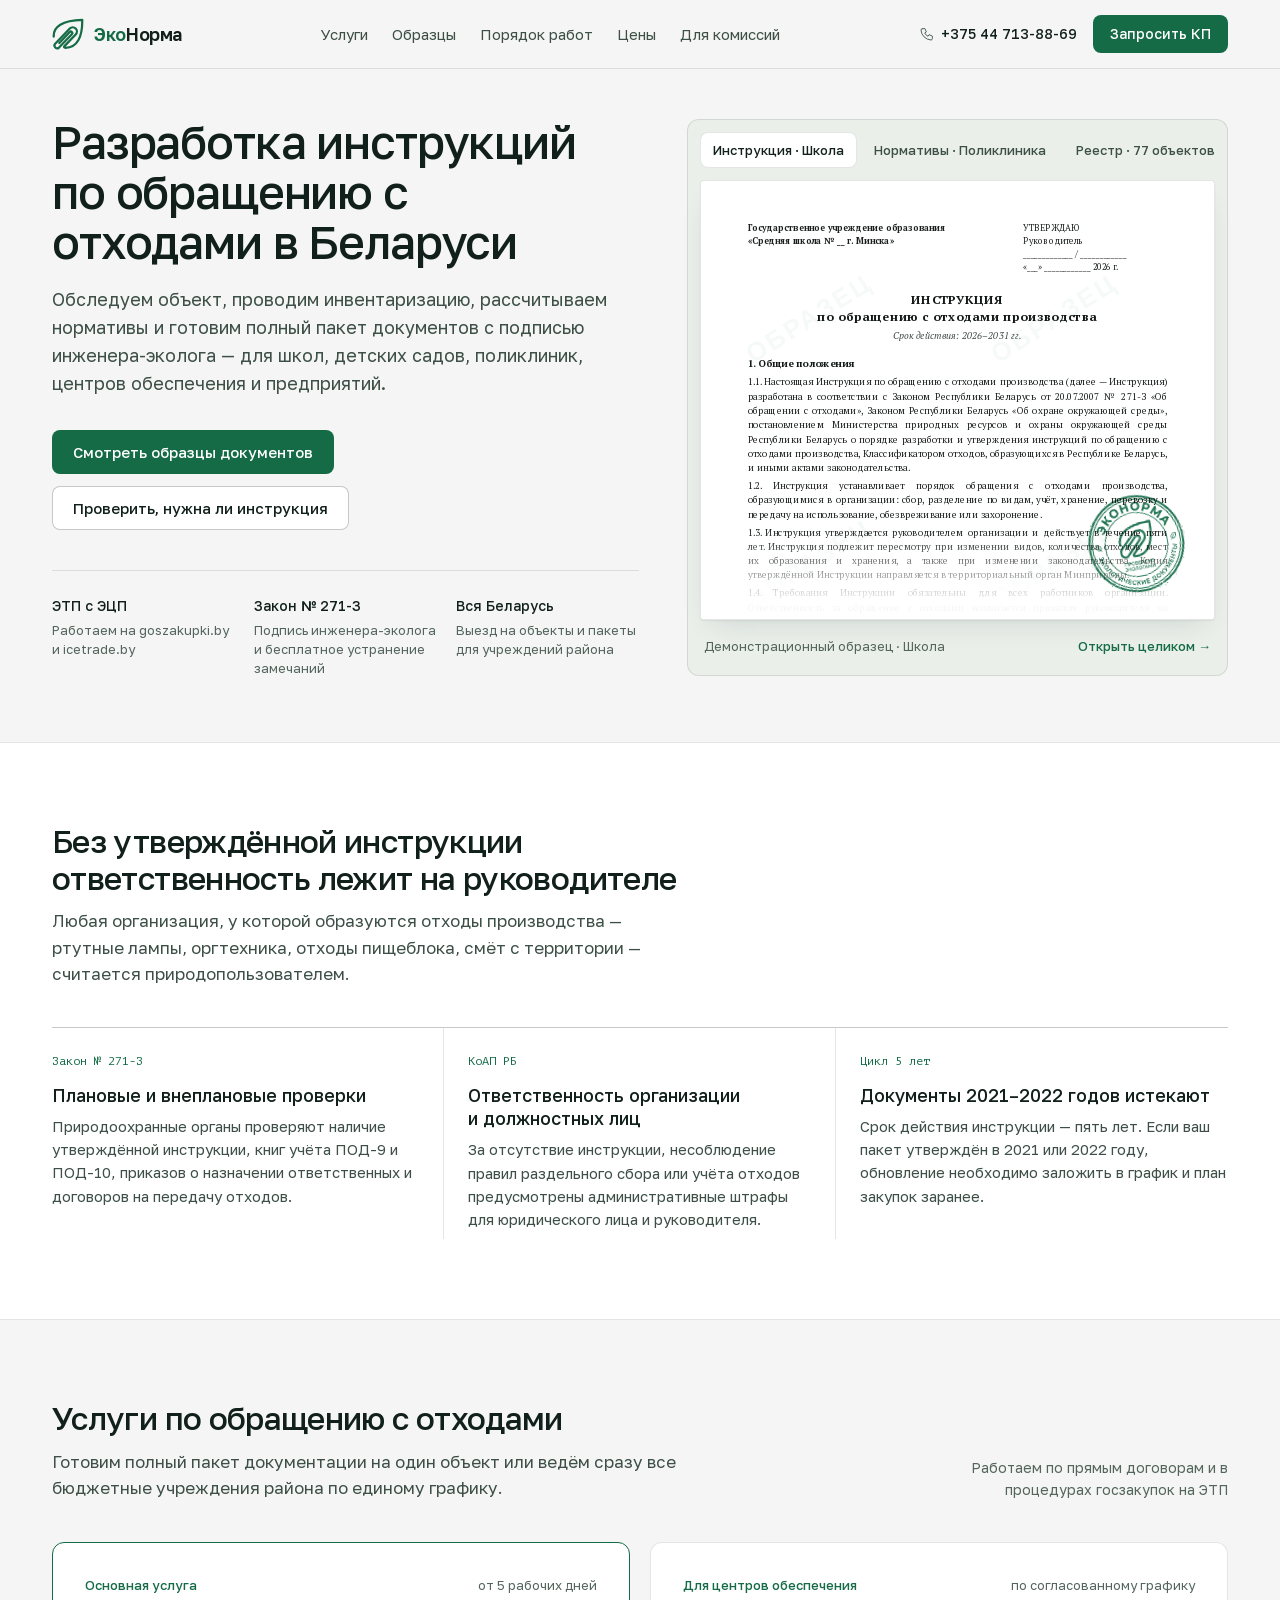
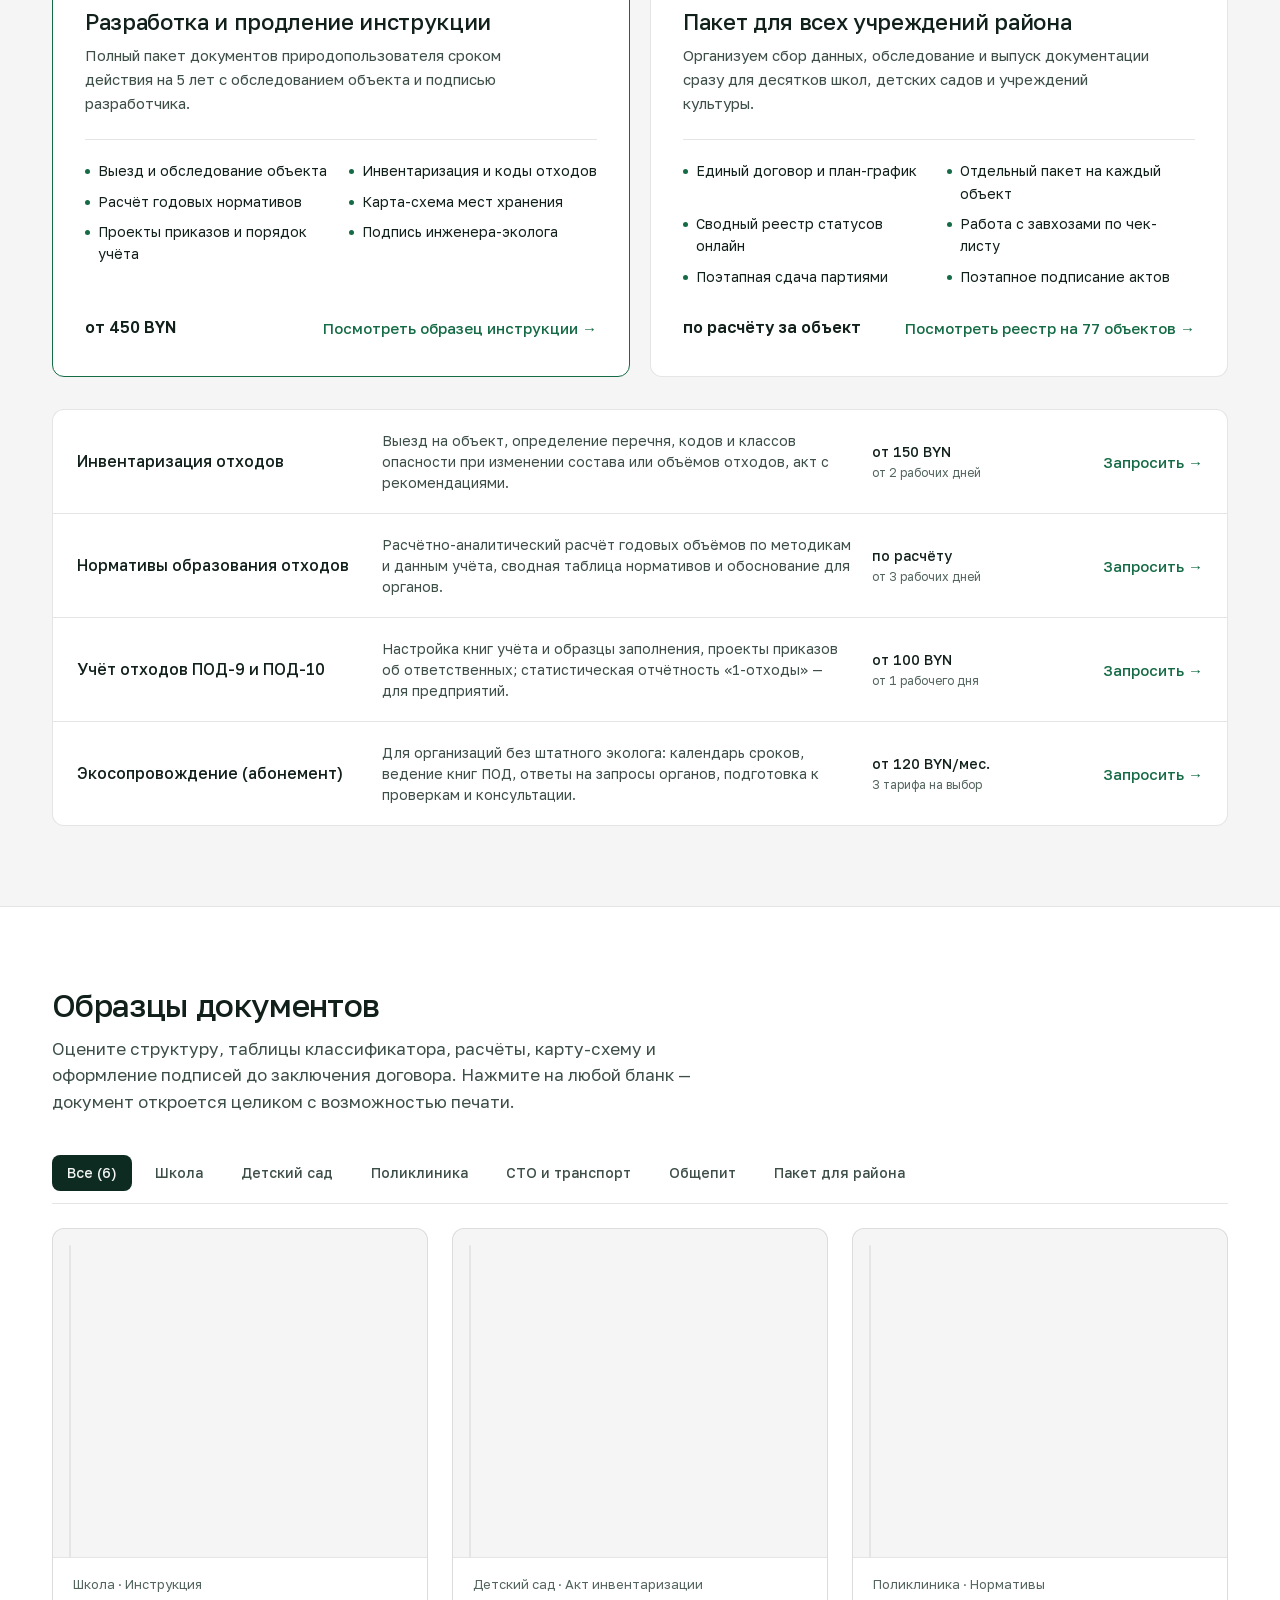
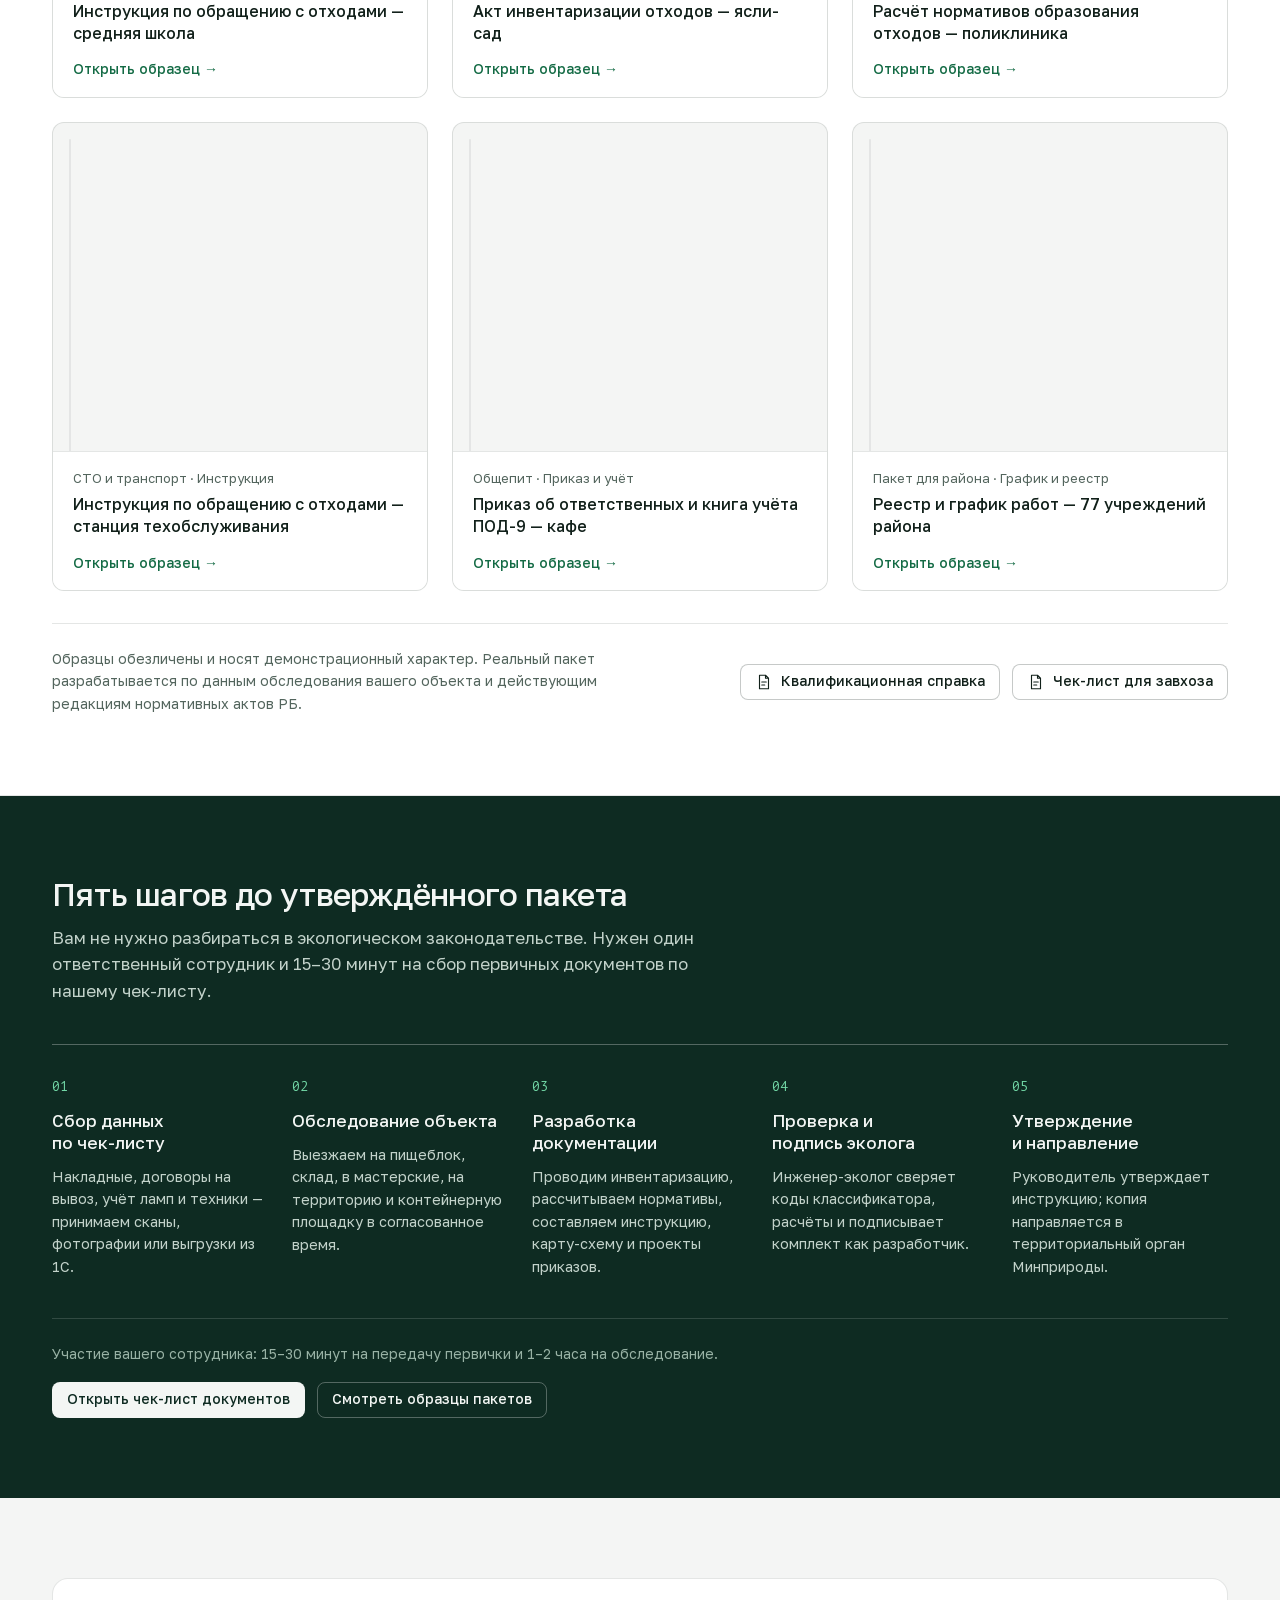
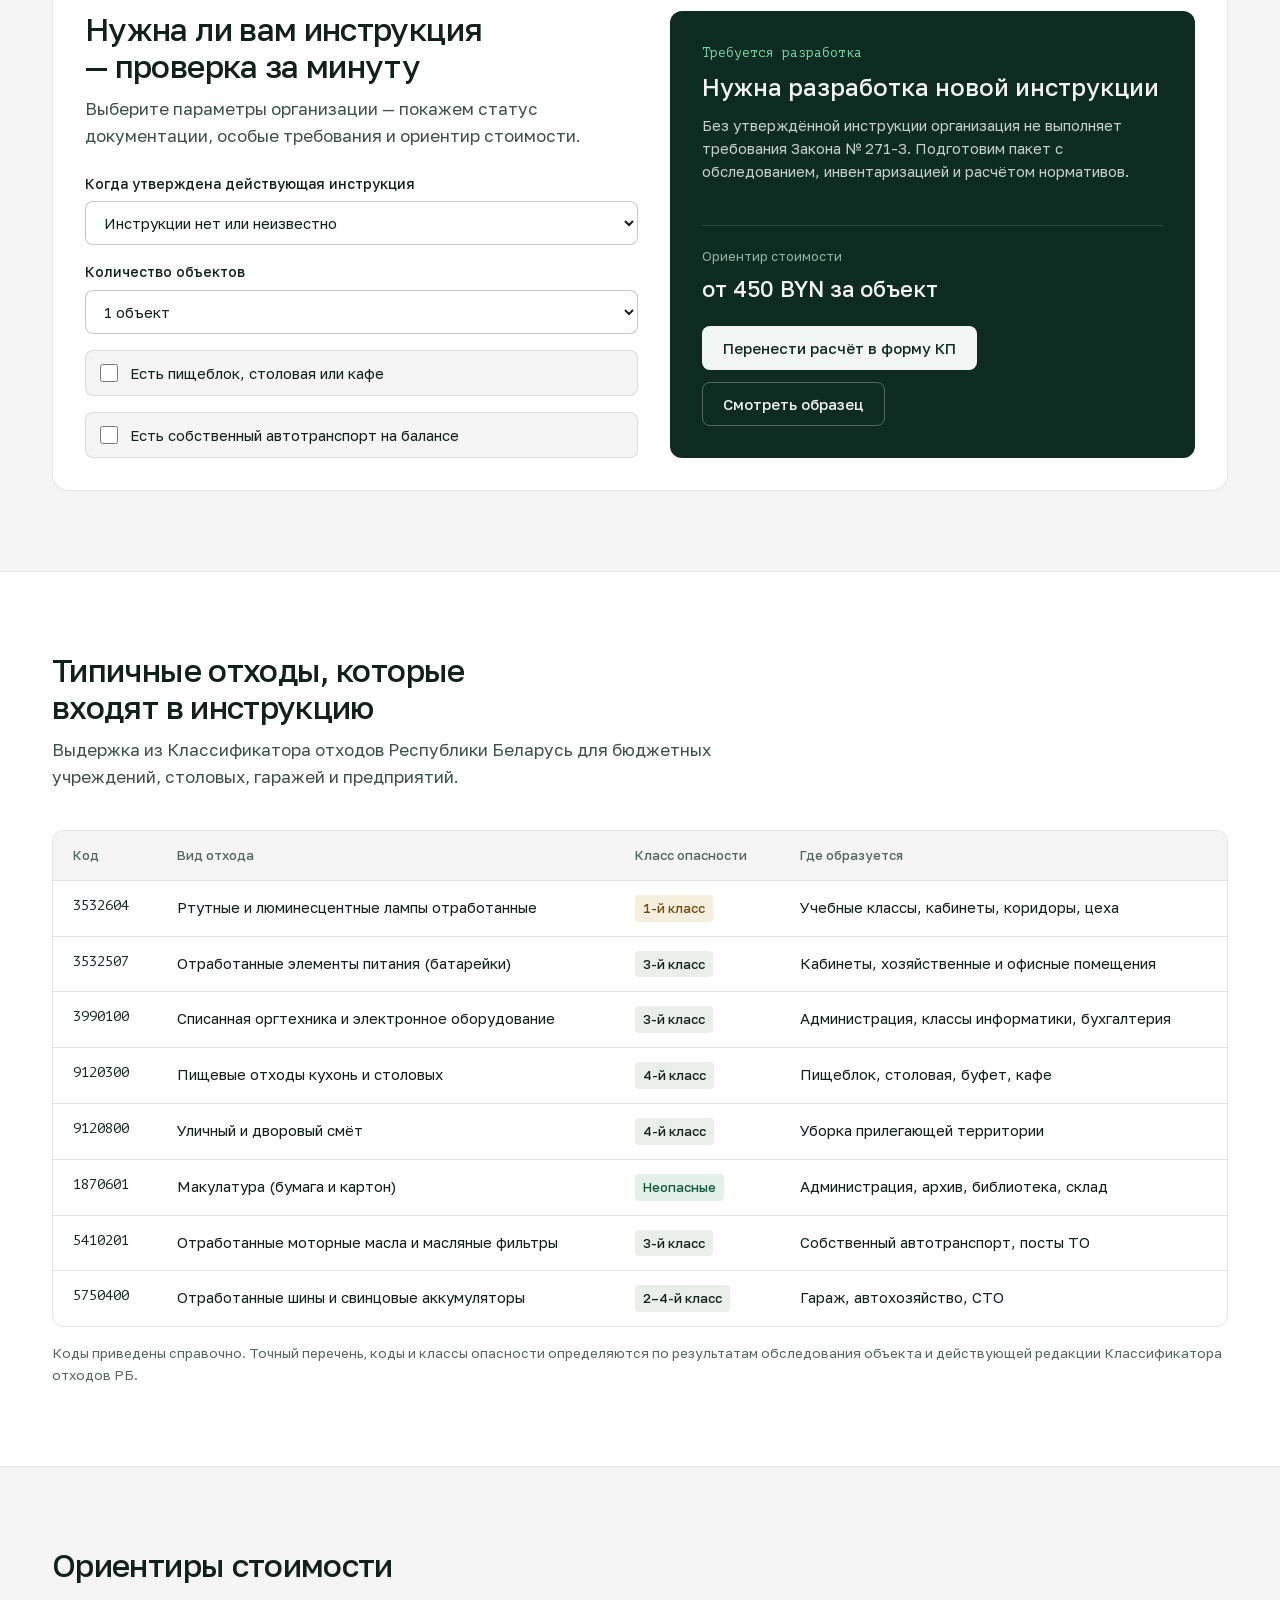
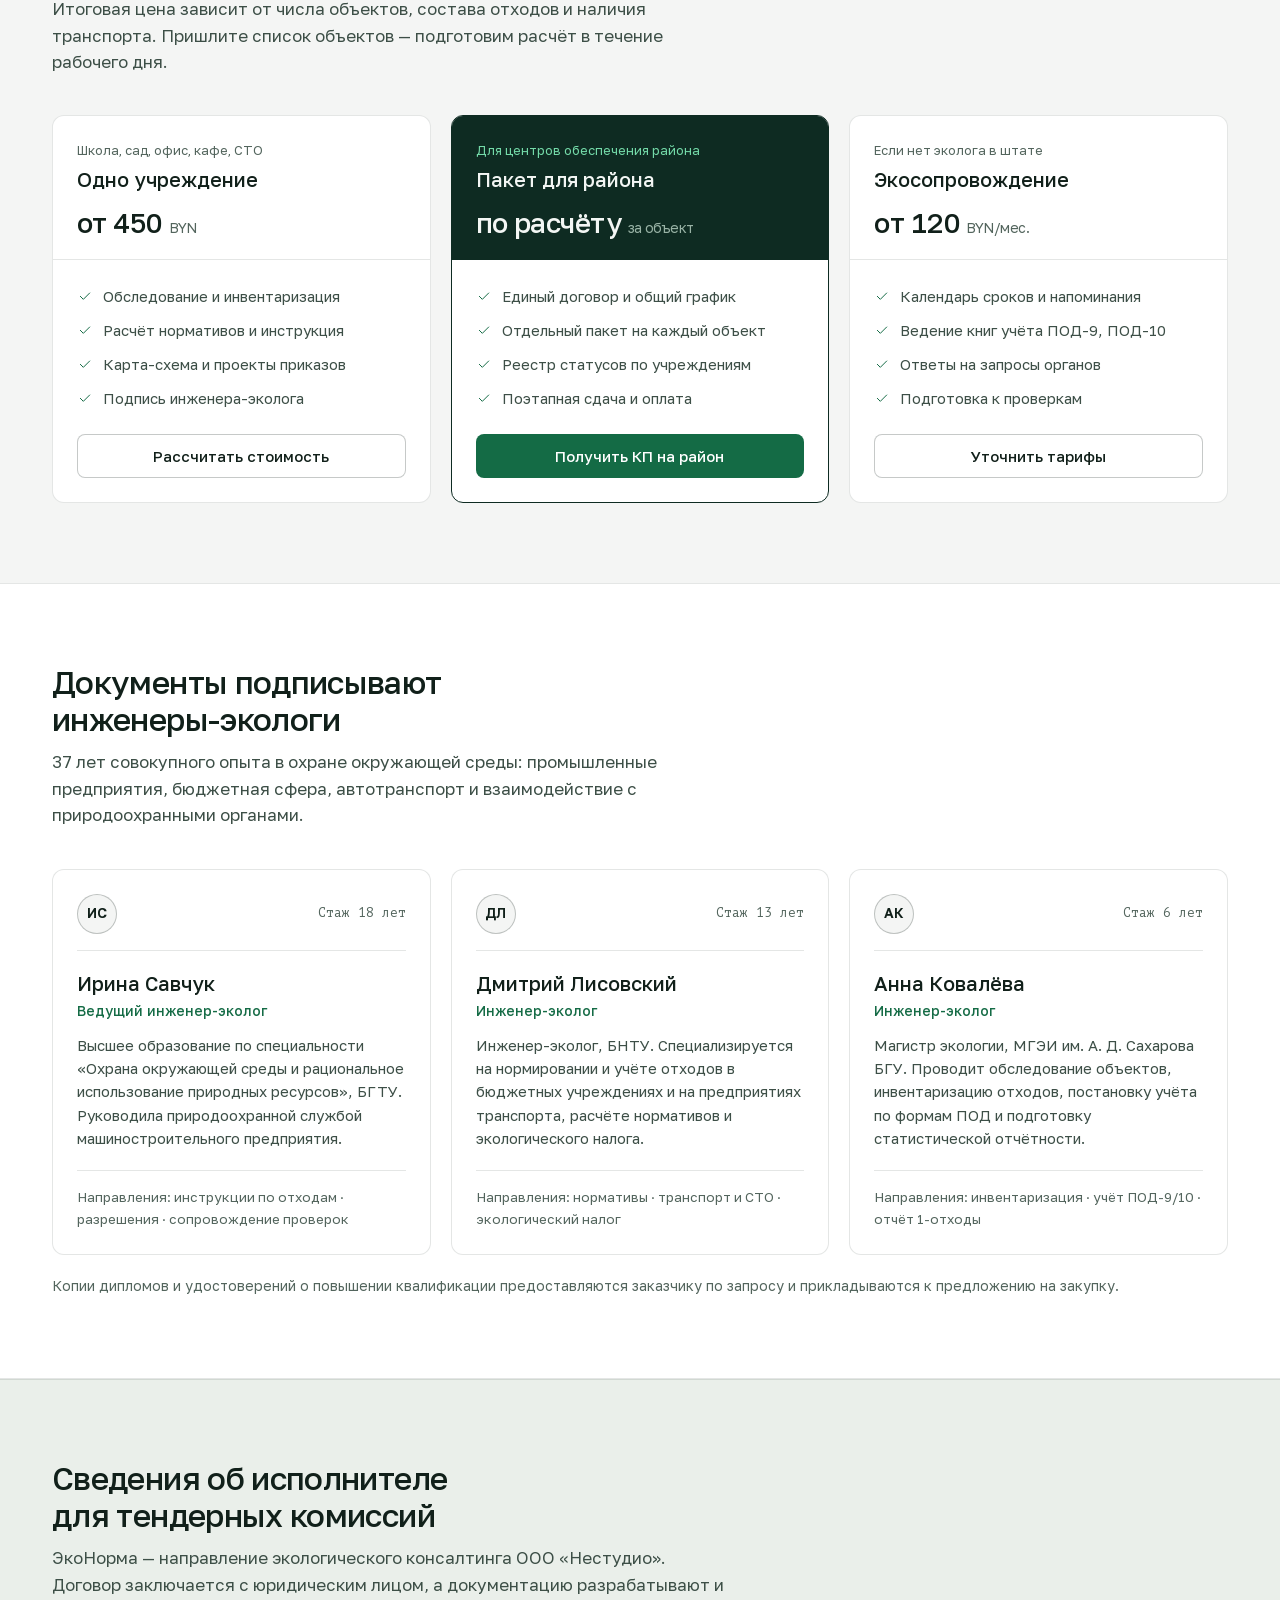
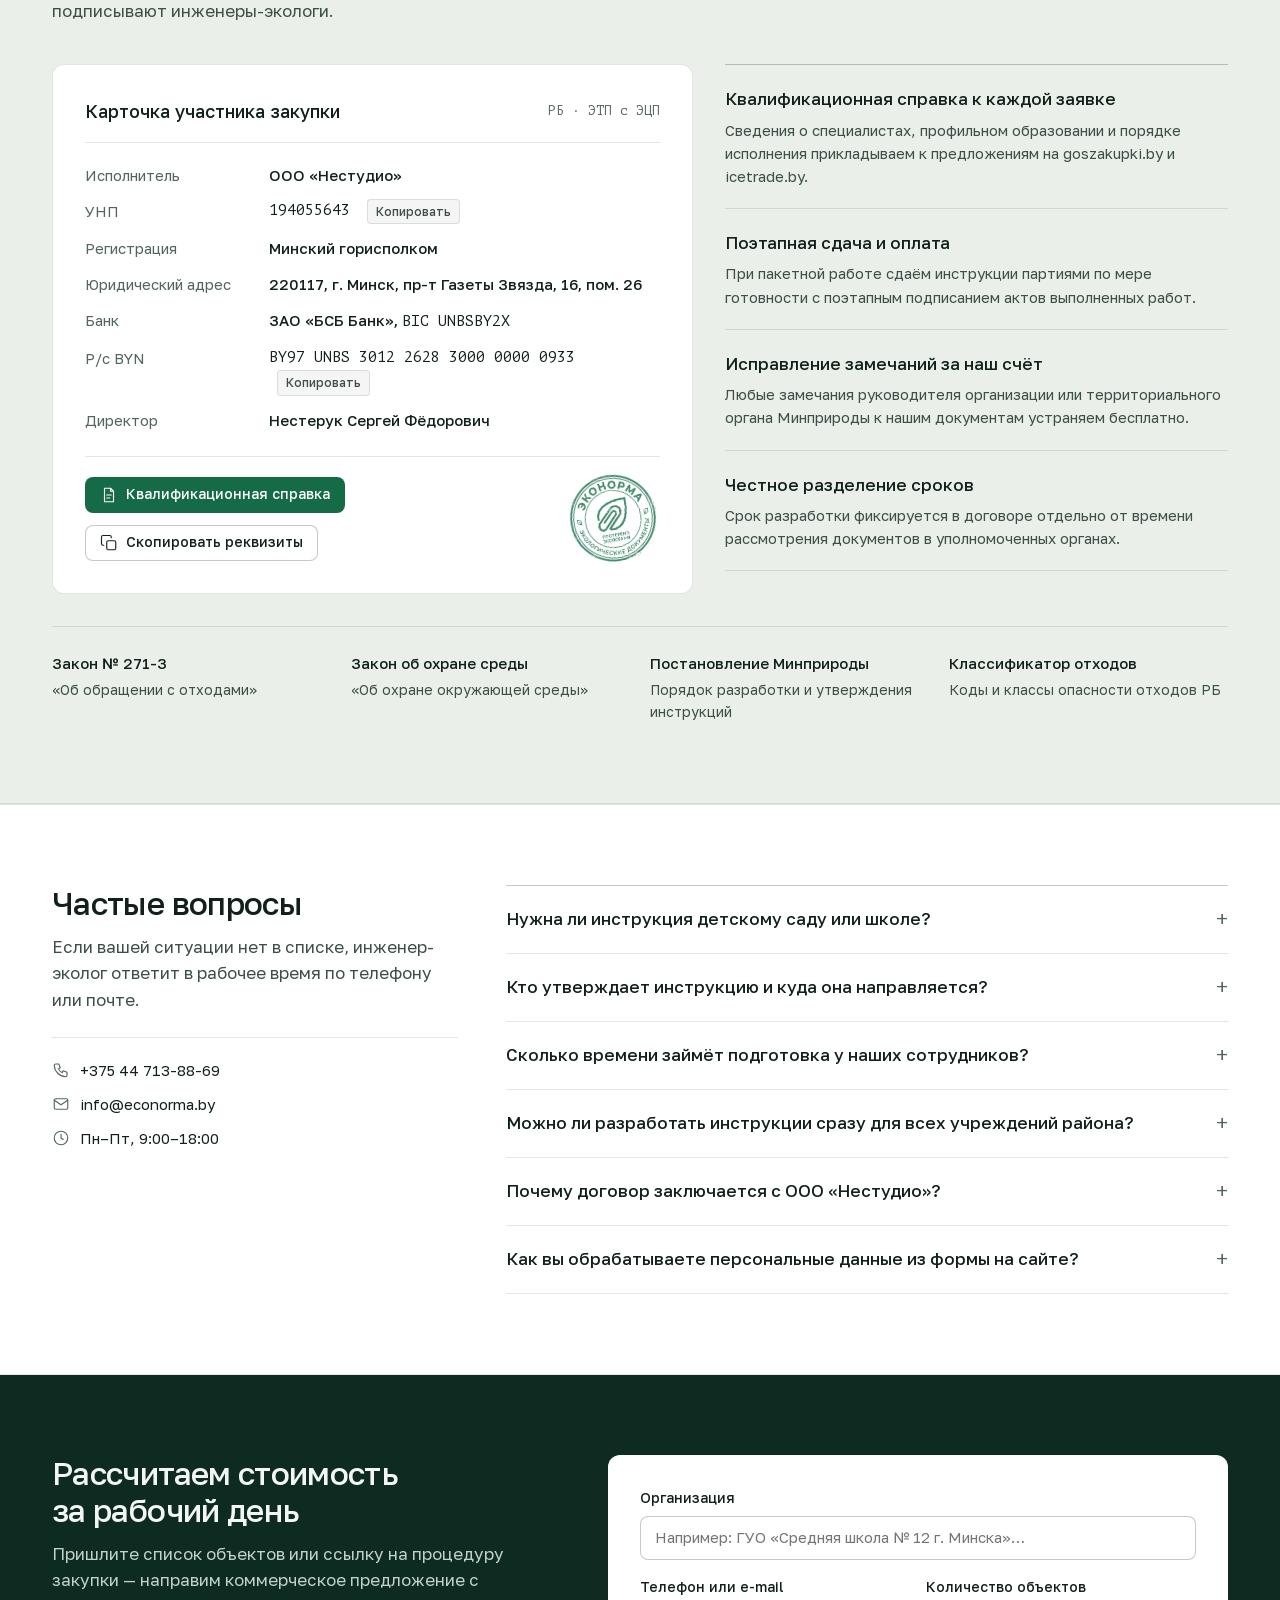
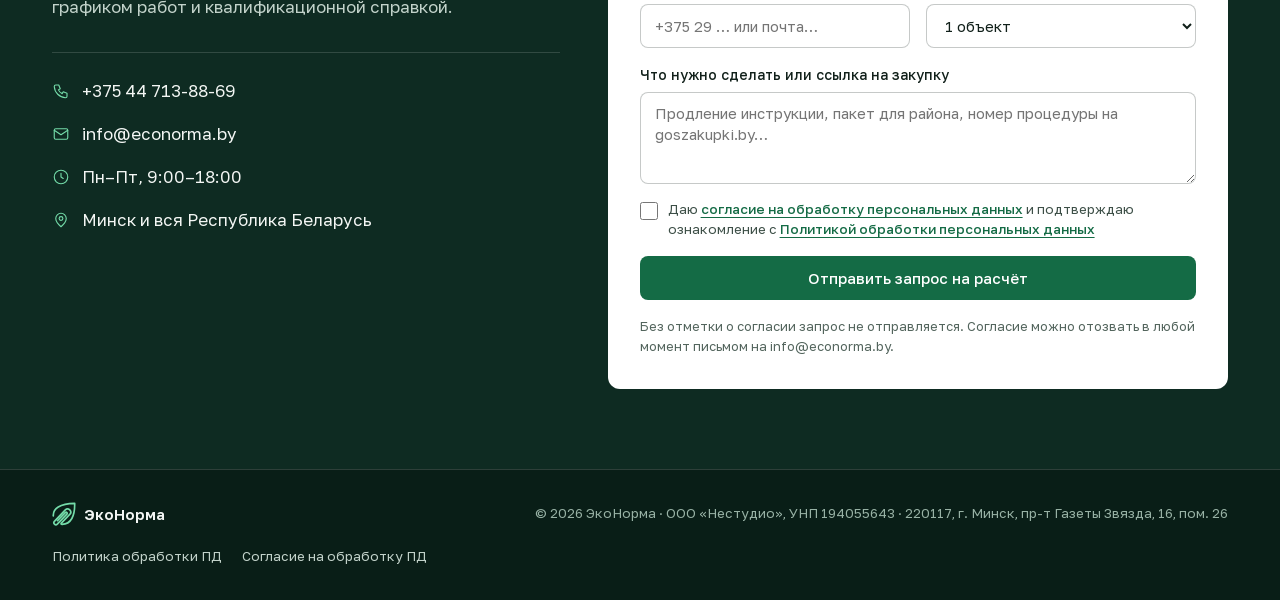
==== index.html @ 9ed4cd0b "Initial release: ЭкоНорма website (econorma.by)" ====
<!doctype html>
<html lang="ru">
<head>
  <meta charset="utf-8">
  <meta name="viewport" content="width=device-width, initial-scale=1">
  <title>ЭкоНорма — разработка инструкций по обращению с отходами в Беларуси</title>
  <meta name="description" content="Инструкции по обращению с отходами производства, инвентаризация, нормативы и учёт ПОД-9/ПОД-10 для школ, детских садов, поликлиник и предприятий Республики Беларусь. Образцы документов и самопроверка онлайн.">
  <meta name="theme-color" content="#F4F5F4">
  <meta property="og:type" content="website">
  <meta property="og:locale" content="ru_RU">
  <meta property="og:title" content="ЭкоНорма — экологическая документация по отходам для организаций Беларуси">
  <meta property="og:description" content="Разработка и продление инструкций по обращению с отходами, инвентаризация, нормативы и пакетное сопровождение учреждений района.">
  <meta property="og:image" content="assets/img/og-cover.png">
  <meta name="twitter:card" content="summary_large_image">
  <link rel="icon" type="image/svg+xml" href="assets/img/favicon.svg">
  <link rel="apple-touch-icon" href="assets/img/stamp.png">
  <link rel="stylesheet" href="css/fonts.css">
  <link rel="stylesheet" href="css/tokens.css">
  <link rel="stylesheet" href="css/docs.css">
  <link rel="stylesheet" href="css/styles.css">
</head>
<body>
  <a class="skip-link" href="#main">Перейти к содержанию</a>

  <!-- Uniform 1.5px line icon sprite + authentic ЭкоНорма paperclip-leaf mark -->
  <svg width="0" height="0" style="position:absolute" aria-hidden="true">
    <symbol id="econorma-mark" viewBox="0 0 400 400">
      <path d="M22 232C14 110 130 28 378 22C382 230 318 372 168 372C152 372 146 362 156 352L296 206A52 52 0 0 0 222 132L40 322A34 34 0 0 0 88 370L248 202A18 18 0 0 0 222 176L92 312"/>
    </symbol>
    <symbol id="ic-phone" viewBox="0 0 24 24"><path d="M5 4h4l2 5-2.5 1.5a11 11 0 0 0 5 5L15 13l5 2v4a2 2 0 0 1-2 2A16 16 0 0 1 3 6a2 2 0 0 1 2-2"/></symbol>
    <symbol id="ic-mail" viewBox="0 0 24 24"><rect x="3" y="5" width="18" height="14" rx="2"/><path d="M3 7l9 6 9-6"/></symbol>
    <symbol id="ic-clock" viewBox="0 0 24 24"><circle cx="12" cy="12" r="9"/><path d="M12 7v5l3 2"/></symbol>
    <symbol id="ic-pin" viewBox="0 0 24 24"><path d="M12 21s-7-6.2-7-11a7 7 0 0 1 14 0c0 4.8-7 11-7 11z"/><circle cx="12" cy="10" r="2.5"/></symbol>
    <symbol id="ic-check" viewBox="0 0 24 24"><path d="M5 12.5l4.5 4.5L19 7.5"/></symbol>
    <symbol id="ic-menu" viewBox="0 0 24 24"><path d="M4 7h16M4 12h16M4 17h16"/></symbol>
    <symbol id="ic-close" viewBox="0 0 24 24"><path d="M6 6l12 12M18 6L6 18"/></symbol>
    <symbol id="ic-left" viewBox="0 0 24 24"><path d="M19 12H5M11 6l-6 6 6 6"/></symbol>
    <symbol id="ic-right" viewBox="0 0 24 24"><path d="M5 12h14M13 6l6 6-6 6"/></symbol>
    <symbol id="ic-print" viewBox="0 0 24 24"><path d="M6 9V3h12v6M6 18H4a2 2 0 0 1-2-2v-5a2 2 0 0 1 2-2h16a2 2 0 0 1 2 2v5a2 2 0 0 1-2 2h-2"/><rect x="6" y="14" width="12" height="7"/></symbol>
    <symbol id="ic-copy" viewBox="0 0 24 24"><rect x="9" y="9" width="12" height="12" rx="2"/><path d="M5 15H4a2 2 0 0 1-2-2V4a2 2 0 0 1 2-2h9a2 2 0 0 1 2 2v1"/></symbol>
    <symbol id="ic-doc" viewBox="0 0 24 24"><path d="M6 3h8l4 4v14H6zM14 3v4h4M9 12h6M9 16h4"/></symbol>
  </svg>

  <header class="site-header" id="top">
    <div class="wrap header-inner">
      <a class="brand" href="#top" aria-label="ЭкоНорма — на главную" translate="no">
        <svg class="brand-mark" viewBox="0 0 400 400" aria-hidden="true"><use href="#econorma-mark"/></svg>
        <span class="brand-wordmark"><span>Эко</span>Норма</span>
      </a>

      <nav class="main-nav" aria-label="Основная навигация">
        <a href="#services">Услуги</a>
        <a href="#docs">Образцы</a>
        <a href="#process">Порядок работ</a>
        <a href="#prices">Цены</a>
        <a href="#tender">Для комиссий</a>
      </nav>

      <div class="header-actions">
        <a class="header-phone" href="tel:+375447138869">
          <svg class="icon" aria-hidden="true"><use href="#ic-phone"/></svg>
          <span>+375 44 713-88-69</span>
        </a>
        <a class="btn btn-primary header-cta" href="#contact">Запросить КП</a>
        <button type="button" class="menu-toggle" id="menuToggle" aria-label="Открыть меню" aria-expanded="false" aria-controls="mobileDrawer">
          <svg class="icon" aria-hidden="true"><use href="#ic-menu"/></svg>
        </button>
      </div>
    </div>

    <nav class="mobile-drawer" id="mobileDrawer" aria-label="Мобильное меню">
      <div class="mobile-drawer-links">
        <a href="#services">Услуги</a>
        <a href="#docs">Образцы документов</a>
        <a href="#process">Порядок работ</a>
        <a href="#check">Самопроверка</a>
        <a href="#prices">Цены</a>
        <a href="#tender">Для комиссий</a>
        <a href="#faq">Частые вопросы</a>
      </div>
      <div class="mobile-drawer-footer">
        <a class="btn btn-primary" href="#contact">Запросить КП</a>
        <a class="btn btn-secondary tnum" href="tel:+375447138869">+375 44 713-88-69</a>
      </div>
    </nav>
  </header>

  <main id="main">
    <!-- HERO -->
    <section class="hero" aria-labelledby="hero-heading">
      <div class="wrap hero-grid">
        <div class="hero-copy">
          <h1 id="hero-heading">Разработка инструкций по обращению с отходами в Беларуси</h1>
          <p class="hero-lead">Обследуем объект, проводим инвентаризацию, рассчитываем нормативы и готовим полный пакет документов с подписью инженера-эколога — для школ, детских садов, поликлиник, центров обеспечения и предприятий.</p>

          <div class="hero-actions">
            <a class="btn btn-primary" href="#docs">Смотреть образцы документов</a>
            <a class="btn btn-secondary" href="#check">Проверить, нужна ли инструкция</a>
          </div>

          <dl class="hero-facts">
            <div class="hero-fact">
              <dt>ЭТП с ЭЦП</dt>
              <dd>Работаем на goszakupki.by и icetrade.by</dd>
            </div>
            <div class="hero-fact">
              <dt>Закон № 271-З</dt>
              <dd>Подпись инженера-эколога и бесплатное устранение замечаний</dd>
            </div>
            <div class="hero-fact">
              <dt>Вся Беларусь</dt>
              <dd>Выезд на объекты и пакеты для учреждений района</dd>
            </div>
          </dl>
        </div>

        <div class="dossier" aria-label="Предпросмотр образцов документации">
          <div class="dossier-tabs" id="heroTabs" role="tablist" aria-label="Выбор образца документа"></div>
          <div class="dossier-stage" id="heroStage" role="button" tabindex="0" aria-label="Открыть образец документа целиком">
            <div class="dossier-scale" id="heroScale"></div>
            <img class="dossier-stamp" src="assets/img/stamp.png" alt="Штамп «ЭкоНорма — проверено экологами»" width="112" height="112" fetchpriority="high">
          </div>
          <div class="dossier-bar">
            <span id="heroDocCaption">Демонстрационный образец · Школа</span>
            <button type="button" class="dossier-open" id="heroOpenDoc">Открыть целиком →</button>
          </div>
        </div>
      </div>
    </section>

    <!-- REGULATORY BASIS -->
    <section class="section section-white" aria-labelledby="why-heading">
      <div class="wrap">
        <div class="section-head">
          <div class="section-head-copy">
            <h2 id="why-heading">Без утверждённой инструкции ответственность лежит на руководителе</h2>
            <p class="section-lead">Любая организация, у которой образуются отходы производства — ртутные лампы, оргтехника, отходы пищеблока, смёт с территории — считается природопользователем.</p>
          </div>
        </div>

        <div class="risk-strip">
          <article class="risk-item">
            <div class="risk-code">Закон № 271-З</div>
            <h3>Плановые и внеплановые проверки</h3>
            <p>Природоохранные органы проверяют наличие утверждённой инструкции, книг учёта ПОД-9 и ПОД-10, приказов о назначении ответственных и договоров на передачу отходов.</p>
          </article>
          <article class="risk-item">
            <div class="risk-code">КоАП РБ</div>
            <h3>Ответственность организации и должностных лиц</h3>
            <p>За отсутствие инструкции, несоблюдение правил раздельного сбора или учёта отходов предусмотрены административные штрафы для юридического лица и руководителя.</p>
          </article>
          <article class="risk-item">
            <div class="risk-code">Цикл 5 лет</div>
            <h3>Документы 2021–2022 годов истекают</h3>
            <p>Срок действия инструкции — пять лет. Если ваш пакет утверждён в 2021 или 2022 году, обновление необходимо заложить в график и план закупок заранее.</p>
          </article>
        </div>
      </div>
    </section>

    <!-- SERVICES -->
    <section class="section" id="services" aria-labelledby="services-heading">
      <div class="wrap">
        <div class="section-head">
          <div class="section-head-copy">
            <h2 id="services-heading">Услуги по обращению с отходами</h2>
            <p class="section-lead">Готовим полный пакет документации на один объект или ведём сразу все бюджетные учреждения района по единому графику.</p>
          </div>
          <p class="section-aside-note">Работаем по прямым договорам и в процедурах госзакупок на ЭТП</p>
        </div>

        <div class="flagships">
          <article class="flagship flagship-accent">
            <div class="flagship-head">
              <span class="flagship-tag">Основная услуга</span>
              <span class="flagship-term">от 5 рабочих дней</span>
            </div>
            <h3>Разработка и продление инструкции</h3>
            <p class="flagship-desc">Полный пакет документов природопользователя сроком действия на 5 лет с обследованием объекта и подписью разработчика.</p>
            <ul class="flagship-list">
              <li>Выезд и обследование объекта</li>
              <li>Инвентаризация и коды отходов</li>
              <li>Расчёт годовых нормативов</li>
              <li>Карта-схема мест хранения</li>
              <li>Проекты приказов и порядок учёта</li>
              <li>Подпись инженера-эколога</li>
            </ul>
            <div class="flagship-foot">
              <span class="flagship-price">от 450 BYN</span>
              <button type="button" class="text-link" data-open-doc="school">Посмотреть образец инструкции →</button>
            </div>
          </article>

          <article class="flagship">
            <div class="flagship-head">
              <span class="flagship-tag">Для центров обеспечения</span>
              <span class="flagship-term">по согласованному графику</span>
            </div>
            <h3>Пакет для всех учреждений района</h3>
            <p class="flagship-desc">Организуем сбор данных, обследование и выпуск документации сразу для десятков школ, детских садов и учреждений культуры.</p>
            <ul class="flagship-list">
              <li>Единый договор и план-график</li>
              <li>Отдельный пакет на каждый объект</li>
              <li>Сводный реестр статусов онлайн</li>
              <li>Работа с завхозами по чек-листу</li>
              <li>Поэтапная сдача партиями</li>
              <li>Поэтапное подписание актов</li>
            </ul>
            <div class="flagship-foot">
              <span class="flagship-price">по расчёту за объект</span>
              <button type="button" class="text-link" data-open-doc="center">Посмотреть реестр на 77 объектов →</button>
            </div>
          </article>
        </div>

        <div class="service-ledger" aria-label="Дополнительные услуги">
          <div class="service-row">
            <h3>Инвентаризация отходов</h3>
            <p>Выезд на объект, определение перечня, кодов и классов опасности при изменении состава или объёмов отходов, акт с рекомендациями.</p>
            <div class="service-meta">от 150 BYN<small>от 2 рабочих дней</small></div>
            <button type="button" class="text-link" data-prefill-count="1 объект" data-prefill-msg="Инвентаризация отходов производства">Запросить →</button>
          </div>
          <div class="service-row">
            <h3>Нормативы образования отходов</h3>
            <p>Расчётно-аналитический расчёт годовых объёмов по методикам и данным учёта, сводная таблица нормативов и обоснование для органов.</p>
            <div class="service-meta">по расчёту<small>от 3 рабочих дней</small></div>
            <button type="button" class="text-link" data-prefill-count="1 объект" data-prefill-msg="Расчёт нормативов образования отходов">Запросить →</button>
          </div>
          <div class="service-row">
            <h3>Учёт отходов ПОД-9 и ПОД-10</h3>
            <p>Настройка книг учёта и образцы заполнения, проекты приказов об ответственных; статистическая отчётность «1-отходы» — для предприятий.</p>
            <div class="service-meta">от 100 BYN<small>от 1 рабочего дня</small></div>
            <button type="button" class="text-link" data-prefill-count="1 объект" data-prefill-msg="Настройка учёта отходов ПОД-9 и ПОД-10">Запросить →</button>
          </div>
          <div class="service-row">
            <h3>Экосопровождение (абонемент)</h3>
            <p>Для организаций без штатного эколога: календарь сроков, ведение книг ПОД, ответы на запросы органов, подготовка к проверкам и консультации.</p>
            <div class="service-meta">от 120 BYN/мес.<small>3 тарифа на выбор</small></div>
            <button type="button" class="text-link" data-prefill-count="1 объект" data-prefill-msg="Экосопровождение (абонемент)">Запросить →</button>
          </div>
        </div>
      </div>
    </section>

    <!-- DOCUMENT SAMPLES -->
    <section class="section section-white" id="docs" aria-labelledby="docs-heading">
      <div class="wrap">
        <div class="section-head">
          <div class="section-head-copy">
            <h2 id="docs-heading">Образцы документов</h2>
            <p class="section-lead">Оцените структуру, таблицы классификатора, расчёты, карту-схему и оформление подписей до заключения договора. Нажмите на любой бланк — документ откроется целиком с возможностью печати.</p>
          </div>
        </div>

        <div class="filter-tabs" id="docFilters" role="group" aria-label="Фильтр образцов по типу организации"></div>
        <div class="doc-grid" id="docGrid"></div>

        <div class="docs-footer-bar">
          <p class="docs-disclaimer">Образцы обезличены и носят демонстрационный характер. Реальный пакет разрабатывается по данным обследования вашего объекта и действующим редакциям нормативных актов РБ.</p>
          <div class="docs-extra-actions">
            <button type="button" class="btn btn-secondary btn-sm" data-open-doc="qual">
              <svg class="icon" aria-hidden="true"><use href="#ic-doc"/></svg>
              Квалификационная справка
            </button>
            <button type="button" class="btn btn-secondary btn-sm" data-open-doc="checklist">
              <svg class="icon" aria-hidden="true"><use href="#ic-doc"/></svg>
              Чек-лист для завхоза
            </button>
          </div>
        </div>
      </div>
    </section>

    <!-- PROCESS PROTOCOL -->
    <section class="section section-dark" id="process" aria-labelledby="process-heading">
      <div class="wrap">
        <div class="section-head">
          <div class="section-head-copy">
            <h2 id="process-heading">Пять шагов до утверждённого пакета</h2>
            <p class="section-lead">Вам не нужно разбираться в экологическом законодательстве. Нужен один ответственный сотрудник и 15–30 минут на сбор первичных документов по нашему чек-листу.</p>
          </div>
        </div>

        <ol class="process-grid" style="list-style:none">
          <li class="process-step">
            <span class="process-num">01</span>
            <h3>Сбор данных по чек-листу</h3>
            <p>Накладные, договоры на вывоз, учёт ламп и техники — принимаем сканы, фотографии или выгрузки из 1С.</p>
          </li>
          <li class="process-step">
            <span class="process-num">02</span>
            <h3>Обследование объекта</h3>
            <p>Выезжаем на пищеблок, склад, в мастерские, на территорию и контейнерную площадку в согласованное время.</p>
          </li>
          <li class="process-step">
            <span class="process-num">03</span>
            <h3>Разработка документации</h3>
            <p>Проводим инвентаризацию, рассчитываем нормативы, составляем инструкцию, карту-схему и проекты приказов.</p>
          </li>
          <li class="process-step">
            <span class="process-num">04</span>
            <h3>Проверка и подпись эколога</h3>
            <p>Инженер-эколог сверяет коды классификатора, расчёты и подписывает комплект как разработчик.</p>
          </li>
          <li class="process-step">
            <span class="process-num">05</span>
            <h3>Утверждение и направление</h3>
            <p>Руководитель утверждает инструкцию; копия направляется в территориальный орган Минприроды.</p>
          </li>
        </ol>

        <div class="process-bar">
          <p class="process-time-note">Участие вашего сотрудника: 15–30 минут на передачу первички и 1–2 часа на обследование.</p>
          <div class="process-actions">
            <button type="button" class="btn btn-dark-primary btn-sm" data-open-doc="checklist">Открыть чек-лист документов</button>
            <a class="btn btn-dark-ghost btn-sm" href="#docs">Смотреть образцы пакетов</a>
          </div>
        </div>
      </div>
    </section>

    <!-- SELF-CHECK CALCULATOR -->
    <section class="section" id="check" aria-labelledby="check-heading">
      <div class="wrap">
        <div class="checker">
          <div>
            <h2 id="check-heading">Нужна ли вам инструкция — проверка за минуту</h2>
            <p class="section-lead">Выберите параметры организации — покажем статус документации, особые требования и ориентир стоимости.</p>

            <div class="checker-form">
              <div class="field">
                <label for="qYear">Когда утверждена действующая инструкция</label>
                <select class="select" id="qYear">
                  <option value="none">Инструкции нет или неизвестно</option>
                  <option value="old">Утверждена в 2021 году или раньше</option>
                  <option value="mid">Утверждена в 2022 году</option>
                  <option value="new">Утверждена в 2023–2026 годах</option>
                </select>
              </div>

              <div class="field">
                <label for="qCount">Количество объектов</label>
                <select class="select" id="qCount">
                  <option value="1">1 объект</option>
                  <option value="5">2–10 объектов</option>
                  <option value="20">11–30 объектов</option>
                  <option value="50">более 30 объектов</option>
                </select>
              </div>

              <label class="check-row" for="qFood">
                <input type="checkbox" id="qFood">
                <span>Есть пищеблок, столовая или кафе</span>
              </label>

              <label class="check-row" for="qCar">
                <input type="checkbox" id="qCar">
                <span>Есть собственный автотранспорт на балансе</span>
              </label>
            </div>
          </div>

          <div class="checker-output" id="checkerOutput" aria-live="polite"></div>
        </div>
      </div>
    </section>

    <!-- WASTE CLASSIFIER EXCERPT -->
    <section class="section section-white" id="waste" aria-labelledby="waste-heading">
      <div class="wrap">
        <div class="section-head">
          <div class="section-head-copy">
            <h2 id="waste-heading">Типичные отходы, которые входят в инструкцию</h2>
            <p class="section-lead">Выдержка из Классификатора отходов Республики Беларусь для бюджетных учреждений, столовых, гаражей и предприятий.</p>
          </div>
        </div>

        <div class="table-wrap">
          <table class="classifier-table">
            <thead>
              <tr>
                <th scope="col">Код</th>
                <th scope="col">Вид отхода</th>
                <th scope="col">Класс опасности</th>
                <th scope="col">Где образуется</th>
              </tr>
            </thead>
            <tbody>
              <tr>
                <td class="waste-code">3532604</td>
                <td>Ртутные и люминесцентные лампы отработанные</td>
                <td><span class="hazard-tag is-high">1-й класс</span></td>
                <td>Учебные классы, кабинеты, коридоры, цеха</td>
              </tr>
              <tr>
                <td class="waste-code">3532507</td>
                <td>Отработанные элементы питания (батарейки)</td>
                <td><span class="hazard-tag">3-й класс</span></td>
                <td>Кабинеты, хозяйственные и офисные помещения</td>
              </tr>
              <tr>
                <td class="waste-code">3990100</td>
                <td>Списанная оргтехника и электронное оборудование</td>
                <td><span class="hazard-tag">3-й класс</span></td>
                <td>Администрация, классы информатики, бухгалтерия</td>
              </tr>
              <tr>
                <td class="waste-code">9120300</td>
                <td>Пищевые отходы кухонь и столовых</td>
                <td><span class="hazard-tag">4-й класс</span></td>
                <td>Пищеблок, столовая, буфет, кафе</td>
              </tr>
              <tr>
                <td class="waste-code">9120800</td>
                <td>Уличный и дворовый смёт</td>
                <td><span class="hazard-tag">4-й класс</span></td>
                <td>Уборка прилегающей территории</td>
              </tr>
              <tr>
                <td class="waste-code">1870601</td>
                <td>Макулатура (бумага и картон)</td>
                <td><span class="hazard-tag is-safe">Неопасные</span></td>
                <td>Администрация, архив, библиотека, склад</td>
              </tr>
              <tr>
                <td class="waste-code">5410201</td>
                <td>Отработанные моторные масла и масляные фильтры</td>
                <td><span class="hazard-tag">3-й класс</span></td>
                <td>Собственный автотранспорт, посты ТО</td>
              </tr>
              <tr>
                <td class="waste-code">5750400</td>
                <td>Отработанные шины и свинцовые аккумуляторы</td>
                <td><span class="hazard-tag">2–4-й класс</span></td>
                <td>Гараж, автохозяйство, СТО</td>
              </tr>
            </tbody>
          </table>
        </div>
        <p class="table-caption-note">Коды приведены справочно. Точный перечень, коды и классы опасности определяются по результатам обследования объекта и действующей редакции Классификатора отходов РБ.</p>
      </div>
    </section>

    <!-- PRICING -->
    <section class="section" id="prices" aria-labelledby="prices-heading">
      <div class="wrap">
        <div class="section-head">
          <div class="section-head-copy">
            <h2 id="prices-heading">Ориентиры стоимости</h2>
            <p class="section-lead">Итоговая цена зависит от числа объектов, состава отходов и наличия транспорта. Пришлите список объектов — подготовим расчёт в течение рабочего дня.</p>
          </div>
        </div>

        <div class="pricing-grid">
          <article class="price-card">
            <div class="price-card-top">
              <div class="price-audience">Школа, сад, офис, кафе, СТО</div>
              <h3>Одно учреждение</h3>
              <div class="price-amount">от 450 <small>BYN</small></div>
            </div>
            <div class="price-card-body">
              <ul class="price-list">
                <li><svg class="icon" aria-hidden="true"><use href="#ic-check"/></svg><span>Обследование и инвентаризация</span></li>
                <li><svg class="icon" aria-hidden="true"><use href="#ic-check"/></svg><span>Расчёт нормативов и инструкция</span></li>
                <li><svg class="icon" aria-hidden="true"><use href="#ic-check"/></svg><span>Карта-схема и проекты приказов</span></li>
                <li><svg class="icon" aria-hidden="true"><use href="#ic-check"/></svg><span>Подпись инженера-эколога</span></li>
              </ul>
              <button type="button" class="btn btn-secondary" data-prefill-count="1 объект" data-prefill-msg="Инструкция для одного учреждения">Рассчитать стоимость</button>
            </div>
          </article>

          <article class="price-card price-card-featured">
            <div class="price-card-top">
              <div class="price-audience">Для центров обеспечения района</div>
              <h3>Пакет для района</h3>
              <div class="price-amount">по расчёту <small>за объект</small></div>
            </div>
            <div class="price-card-body">
              <ul class="price-list">
                <li><svg class="icon" aria-hidden="true"><use href="#ic-check"/></svg><span>Единый договор и общий график</span></li>
                <li><svg class="icon" aria-hidden="true"><use href="#ic-check"/></svg><span>Отдельный пакет на каждый объект</span></li>
                <li><svg class="icon" aria-hidden="true"><use href="#ic-check"/></svg><span>Реестр статусов по учреждениям</span></li>
                <li><svg class="icon" aria-hidden="true"><use href="#ic-check"/></svg><span>Поэтапная сдача и оплата</span></li>
              </ul>
              <button type="button" class="btn btn-primary" data-prefill-count="более 30 объектов" data-prefill-msg="Пакет для учреждений района (центр обеспечения)">Получить КП на район</button>
            </div>
          </article>

          <article class="price-card">
            <div class="price-card-top">
              <div class="price-audience">Если нет эколога в штате</div>
              <h3>Экосопровождение</h3>
              <div class="price-amount">от 120 <small>BYN/мес.</small></div>
            </div>
            <div class="price-card-body">
              <ul class="price-list">
                <li><svg class="icon" aria-hidden="true"><use href="#ic-check"/></svg><span>Календарь сроков и напоминания</span></li>
                <li><svg class="icon" aria-hidden="true"><use href="#ic-check"/></svg><span>Ведение книг учёта ПОД-9, ПОД-10</span></li>
                <li><svg class="icon" aria-hidden="true"><use href="#ic-check"/></svg><span>Ответы на запросы органов</span></li>
                <li><svg class="icon" aria-hidden="true"><use href="#ic-check"/></svg><span>Подготовка к проверкам</span></li>
              </ul>
              <button type="button" class="btn btn-secondary" data-prefill-count="1 объект" data-prefill-msg="Экосопровождение (абонемент)">Уточнить тарифы</button>
            </div>
          </article>
        </div>
      </div>
    </section>

    <!-- SPECIALISTS -->
    <section class="section section-white" id="team" aria-labelledby="team-heading">
      <div class="wrap">
        <div class="section-head">
          <div class="section-head-copy">
            <h2 id="team-heading">Документы подписывают инженеры-экологи</h2>
            <p class="section-lead">37 лет совокупного опыта в охране окружающей среды: промышленные предприятия, бюджетная сфера, автотранспорт и взаимодействие с природоохранными органами.</p>
          </div>
        </div>

        <div class="roster-grid">
          <article class="specialist">
            <div class="specialist-head">
              <div class="specialist-seal" aria-hidden="true">ИС</div>
              <span class="specialist-exp">Стаж 18 лет</span>
            </div>
            <h3>Ирина Савчук</h3>
            <div class="specialist-role">Ведущий инженер-эколог</div>
            <p class="specialist-bio">Высшее образование по специальности «Охрана окружающей среды и рациональное использование природных ресурсов», БГТУ. Руководила природоохранной службой машиностроительного предприятия.</p>
            <p class="specialist-focus">Направления: инструкции по отходам · разрешения · сопровождение проверок</p>
          </article>

          <article class="specialist">
            <div class="specialist-head">
              <div class="specialist-seal" aria-hidden="true">ДЛ</div>
              <span class="specialist-exp">Стаж 13 лет</span>
            </div>
            <h3>Дмитрий Лисовский</h3>
            <div class="specialist-role">Инженер-эколог</div>
            <p class="specialist-bio">Инженер-эколог, БНТУ. Специализируется на нормировании и учёте отходов в бюджетных учреждениях и на предприятиях транспорта, расчёте нормативов и экологического налога.</p>
            <p class="specialist-focus">Направления: нормативы · транспорт и СТО · экологический налог</p>
          </article>

          <article class="specialist">
            <div class="specialist-head">
              <div class="specialist-seal" aria-hidden="true">АК</div>
              <span class="specialist-exp">Стаж 6 лет</span>
            </div>
            <h3>Анна Ковалёва</h3>
            <div class="specialist-role">Инженер-эколог</div>
            <p class="specialist-bio">Магистр экологии, МГЭИ им. А. Д. Сахарова БГУ. Проводит обследование объектов, инвентаризацию отходов, постановку учёта по формам ПОД и подготовку статистической отчётности.</p>
            <p class="specialist-focus">Направления: инвентаризация · учёт ПОД-9/10 · отчёт 1-отходы</p>
          </article>
        </div>

        <p class="roster-note">Копии дипломов и удостоверений о повышении квалификации предоставляются заказчику по запросу и прикладываются к предложению на закупку.</p>
      </div>
    </section>

    <!-- FOR TENDER COMMISSIONS -->
    <section class="section section-tinted" id="tender" aria-labelledby="tender-heading">
      <div class="wrap">
        <div class="section-head">
          <div class="section-head-copy">
            <h2 id="tender-heading">Сведения об исполнителе для тендерных комиссий</h2>
            <p class="section-lead">ЭкоНорма — направление экологического консалтинга ООО «Нестудио». Договор заключается с юридическим лицом, а документацию разрабатывают и подписывают инженеры-экологи.</p>
          </div>
        </div>

        <div class="tender-grid">
          <div class="requisites-card">
            <div class="requisites-head">
              <h3>Карточка участника закупки</h3>
              <span class="mono" style="font-size:13px;color:var(--ink-muted)">РБ · ЭТП с ЭЦП</span>
            </div>

            <dl class="requisites-list">
              <dt>Исполнитель</dt>
              <dd>ООО «Нестудио»</dd>

              <dt>УНП</dt>
              <dd class="mono">
                194055643
                <button type="button" class="copy-inline" data-copy="194055643" data-copy-label="УНП 194055643 скопирован">Копировать</button>
              </dd>

              <dt>Регистрация</dt>
              <dd>Минский горисполком</dd>

              <dt>Юридический адрес</dt>
              <dd>220117, г. Минск, пр-т Газеты Звязда, 16, пом. 26</dd>

              <dt>Банк</dt>
              <dd>ЗАО «БСБ Банк», <span class="mono">BIC UNBSBY2X</span></dd>

              <dt>Р/с BYN</dt>
              <dd class="mono">
                BY97 UNBS 3012 2628 3000 0000 0933
                <button type="button" class="copy-inline" data-copy="BY97UNBS30122628300000000933" data-copy-label="Расчётный счёт скопирован">Копировать</button>
              </dd>

              <dt>Директор</dt>
              <dd>Нестерук Сергей Фёдорович</dd>
            </dl>

            <div class="requisites-actions">
              <button type="button" class="btn btn-primary btn-sm" data-open-doc="qual">
                <svg class="icon" aria-hidden="true"><use href="#ic-doc"/></svg>
                Квалификационная справка
              </button>
              <button type="button" class="btn btn-secondary btn-sm" id="copyAllRequisites">
                <svg class="icon" aria-hidden="true"><use href="#ic-copy"/></svg>
                Скопировать реквизиты
              </button>
            </div>

            <img class="requisites-stamp" src="assets/img/stamp.png" alt="" width="100" height="100" loading="lazy">
          </div>

          <ul class="principles-list">
            <li>
              <h3>Квалификационная справка к каждой заявке</h3>
              <p>Сведения о специалистах, профильном образовании и порядке исполнения прикладываем к предложениям на goszakupki.by и icetrade.by.</p>
            </li>
            <li>
              <h3>Поэтапная сдача и оплата</h3>
              <p>При пакетной работе сдаём инструкции партиями по мере готовности с поэтапным подписанием актов выполненных работ.</p>
            </li>
            <li>
              <h3>Исправление замечаний за наш счёт</h3>
              <p>Любые замечания руководителя организации или территориального органа Минприроды к нашим документам устраняем бесплатно.</p>
            </li>
            <li>
              <h3>Честное разделение сроков</h3>
              <p>Срок разработки фиксируется в договоре отдельно от времени рассмотрения документов в уполномоченных органах.</p>
            </li>
          </ul>
        </div>

        <dl class="law-strip">
          <div class="law-item">
            <dt>Закон № 271-З</dt>
            <dd>«Об обращении с отходами»</dd>
          </div>
          <div class="law-item">
            <dt>Закон об охране среды</dt>
            <dd>«Об охране окружающей среды»</dd>
          </div>
          <div class="law-item">
            <dt>Постановление Минприроды</dt>
            <dd>Порядок разработки и утверждения инструкций</dd>
          </div>
          <div class="law-item">
            <dt>Классификатор отходов</dt>
            <dd>Коды и классы опасности отходов РБ</dd>
          </div>
        </dl>
      </div>
    </section>

    <!-- FAQ -->
    <section class="section section-white" id="faq" aria-labelledby="faq-heading">
      <div class="wrap faq-grid">
        <div class="faq-aside">
          <h2 id="faq-heading">Частые вопросы</h2>
          <p class="section-lead">Если вашей ситуации нет в списке, инженер-эколог ответит в рабочее время по телефону или почте.</p>
          <div class="faq-contacts">
            <a href="tel:+375447138869"><svg class="icon" aria-hidden="true"><use href="#ic-phone"/></svg><span>+375 44 713-88-69</span></a>
            <a href="mailto:info@econorma.by"><svg class="icon" aria-hidden="true"><use href="#ic-mail"/></svg><span>info@econorma.by</span></a>
            <span><svg class="icon" aria-hidden="true"><use href="#ic-clock"/></svg><span>Пн–Пт, 9:00–18:00</span></span>
          </div>
        </div>

        <div class="faq-list">
          <details class="faq-item">
            <summary>Нужна ли инструкция детскому саду или школе?</summary>
            <div class="faq-answer">Да. Если в учреждении образуются отходы производства — ртутные лампы, оргтехника, отходы пищеблока, смёт с территории, металлолом, — законодательство требует утверждённую инструкцию и ведение учёта отходов.</div>
          </details>
          <details class="faq-item">
            <summary>Кто утверждает инструкцию и куда она направляется?</summary>
            <div class="faq-answer">Инструкцию утверждает руководитель организации-природопользователя. Копия утверждённой инструкции направляется в территориальный орган Минприроды (для Минска — Минский городской комитет природных ресурсов и охраны окружающей среды).</div>
          </details>
          <details class="faq-item">
            <summary>Сколько времени займёт подготовка у наших сотрудников?</summary>
            <div class="faq-answer">Обычно 15–30 минут на сбор первичных документов по нашему чек-листу (подходят сканы, фотографии и выгрузки из 1С) и 1–2 часа на совместное обследование объекта при выезде специалиста.</div>
          </details>
          <details class="faq-item">
            <summary>Можно ли разработать инструкции сразу для всех учреждений района?</summary>
            <div class="faq-answer">Да. Работаем с центрами по обеспечению деятельности бюджетных организаций: заключаем единый договор, согласуем график выездов, готовим отдельный пакет на каждое учреждение, ведём реестр статусов и сдаём работы поэтапно.</div>
          </details>
          <details class="faq-item">
            <summary>Почему договор заключается с ООО «Нестудио»?</summary>
            <div class="faq-answer">ЭкоНорма — профильное экологическое направление ООО «Нестудио». Сами документы разрабатывают, проверяют и подписывают дипломированные инженеры-экологи, а ООО «Нестудио» несёт ответственность по договору за сроки и качество.</div>
          </details>
          <details class="faq-item">
            <summary>Как вы обрабатываете персональные данные из формы на сайте?</summary>
            <div class="faq-answer">Исключительно для ответа на запрос и подготовки коммерческого предложения, на основании согласия и в соответствии с Законом РБ от 07.05.2021 № 99-З. Подробно — в <a href="politika.html">Политике обработки персональных данных</a>.</div>
          </details>
        </div>
      </div>
    </section>

    <!-- CONTACT & LEAD FORM -->
    <section class="section section-dark" id="contact" aria-labelledby="contact-heading">
      <div class="wrap contact-grid">
        <div>
          <h2 id="contact-heading">Рассчитаем стоимость за рабочий день</h2>
          <p class="section-lead">Пришлите список объектов или ссылку на процедуру закупки — направим коммерческое предложение с графиком работ и квалификационной справкой.</p>

          <div class="contact-list">
            <a href="tel:+375447138869">
              <svg class="icon" aria-hidden="true"><use href="#ic-phone"/></svg>
              <span>+375 44 713-88-69</span>
            </a>
            <a href="mailto:info@econorma.by">
              <svg class="icon" aria-hidden="true"><use href="#ic-mail"/></svg>
              <span>info@econorma.by</span>
            </a>
            <span>
              <svg class="icon" aria-hidden="true"><use href="#ic-clock"/></svg>
              <span>Пн–Пт, 9:00–18:00</span>
            </span>
            <span>
              <svg class="icon" aria-hidden="true"><use href="#ic-pin"/></svg>
              <span>Минск и вся Республика Беларусь</span>
            </span>
          </div>
        </div>

        <form class="lead-form" id="leadForm" novalidate>
          <div class="field">
            <label for="fOrg">Организация</label>
            <input class="input" id="fOrg" name="org" type="text" autocomplete="organization" placeholder="Например: ГУО «Средняя школа № 12 г. Минска»…" required>
          </div>

          <div class="form-row-2">
            <div class="field">
              <label for="fContact">Телефон или e-mail</label>
              <input class="input" id="fContact" name="contact" type="text" autocomplete="tel" spellcheck="false" placeholder="+375 29 … или почта…" required>
            </div>

            <div class="field">
              <label for="fObjects">Количество объектов</label>
              <select class="select" id="fObjects" name="objects">
                <option value="1 объект">1 объект</option>
                <option value="2–10 объектов">2–10 объектов</option>
                <option value="11–30 объектов">11–30 объектов</option>
                <option value="более 30 объектов">более 30 объектов</option>
              </select>
            </div>
          </div>

          <div class="field">
            <label for="fComment">Что нужно сделать или ссылка на закупку</label>
            <textarea class="textarea" id="fComment" name="comment" rows="3" placeholder="Продление инструкции, пакет для района, номер процедуры на goszakupki.by…"></textarea>
          </div>

          <label class="form-consent" for="fConsent">
            <input type="checkbox" id="fConsent" name="consent" required>
            <span>Даю <a href="soglasie.html" target="_blank" rel="noopener">согласие на обработку персональных данных</a> и подтверждаю ознакомление с <a href="politika.html" target="_blank" rel="noopener">Политикой обработки персональных данных</a></span>
          </label>

          <div class="form-error" id="formError" role="alert"></div>

          <button class="btn btn-primary" type="submit">Отправить запрос на расчёт</button>
          <p class="form-footnote">Без отметки о согласии запрос не отправляется. Согласие можно отозвать в любой момент письмом на info@econorma.by.</p>
        </form>
      </div>
    </section>
  </main>

  <footer class="site-footer">
    <div class="wrap footer-inner">
      <a class="footer-brand" href="#top" translate="no">
        <svg class="brand-mark" viewBox="0 0 400 400" aria-hidden="true"><use href="#econorma-mark"/></svg>
        <span>ЭкоНорма</span>
      </a>
      <span>© 2026 ЭкоНорма · ООО «Нестудио», УНП 194055643 · 220117, г. Минск, пр-т Газеты Звязда, 16, пом. 26</span>
      <div class="footer-links">
        <a href="politika.html">Политика обработки ПД</a>
        <a href="soglasie.html">Согласие на обработку ПД</a>
      </div>
    </div>
  </footer>

  <!-- Full-screen A4 Document Reader Modal -->
  <div class="modal" id="docModal" role="dialog" aria-modal="true" aria-labelledby="modalTitle">
    <div class="modal-bar">
      <button type="button" class="modal-icon-btn" id="modalPrev" aria-label="Предыдущий документ">
        <svg class="icon" aria-hidden="true"><use href="#ic-left"/></svg>
      </button>
      <div class="modal-meta">
        <small id="modalType"></small>
        <strong id="modalTitle"></strong>
      </div>
      <button type="button" class="btn btn-dark-ghost btn-sm btn-hide-sm" id="modalPrint">
        <svg class="icon" aria-hidden="true"><use href="#ic-print"/></svg>
        Печать / PDF
      </button>
      <button type="button" class="btn btn-dark-primary btn-sm btn-hide-sm" id="modalCta">Запросить такой пакет</button>
      <button type="button" class="modal-icon-btn" id="modalNext" aria-label="Следующий документ">
        <svg class="icon" aria-hidden="true"><use href="#ic-right"/></svg>
      </button>
      <button type="button" class="modal-icon-btn" id="modalClose" aria-label="Закрыть просмотр">
        <svg class="icon" aria-hidden="true"><use href="#ic-close"/></svg>
      </button>
    </div>
    <div class="modal-body" id="modalBody"></div>
  </div>

  <div class="status-live" id="statusLive" role="status" aria-live="polite"></div>

  <script src="js/docs-data.js"></script>
  <script src="js/app.js"></script>
</body>
</html>
---- css/fonts.css ----
/* Self-hosted Cyrillic & Latin fonts (Paratype: Golos Text, PT Mono, PT Serif).
   Zero external font requests — compliant with Belarus Law № 99-З. */

/* Golos Text (Variable 400..700) */
@font-face {
  font-family: 'Golos Text';
  font-style: normal;
  font-weight: 400 700;
  font-display: swap;
  src: url('../assets/fonts/golos-text-400-normal-cyrillic-ext.woff2') format('woff2');
  unicode-range: U+0460-052F, U+1C80-1C8A, U+20B4, U+2DE0-2DFF, U+A640-A69F, U+FE2E-FE2F;
}

@font-face {
  font-family: 'Golos Text';
  font-style: normal;
  font-weight: 400 700;
  font-display: swap;
  src: url('../assets/fonts/golos-text-400-normal-cyrillic.woff2') format('woff2');
  unicode-range: U+0301, U+0400-045F, U+0490-0491, U+04B0-04B1, U+2116;
}

@font-face {
  font-family: 'Golos Text';
  font-style: normal;
  font-weight: 400 700;
  font-display: swap;
  src: url('../assets/fonts/golos-text-400-normal-latin-ext.woff2') format('woff2');
  unicode-range: U+0100-02BA, U+02BD-02C5, U+02C7-02CC, U+02CE-02D7, U+02DD-02FF, U+0304, U+0308, U+0329, U+1D00-1DBF, U+1E00-1E9F, U+1EF2-1EFF, U+2020, U+20A0-20AB, U+20AD-20C4, U+2113, U+2C60-2C7F, U+A720-A7FF;
}

@font-face {
  font-family: 'Golos Text';
  font-style: normal;
  font-weight: 400 700;
  font-display: swap;
  src: url('../assets/fonts/golos-text-400-normal-latin.woff2') format('woff2');
  unicode-range: U+0000-00FF, U+0131, U+0152-0153, U+02BB-02BC, U+02C6, U+02DA, U+02DC, U+0304, U+0308, U+0329, U+2000-206F, U+20AC, U+2122, U+2191, U+2193, U+2212, U+2215, U+FEFF, U+FFFD;
}

/* PT Mono (400) — classifier codes, UNP, IBAN, regulatory indices */
@font-face {
  font-family: 'PT Mono';
  font-style: normal;
  font-weight: 400;
  font-display: swap;
  src: url('../assets/fonts/pt-mono-400-normal-cyrillic-ext.woff2') format('woff2');
  unicode-range: U+0460-052F, U+1C80-1C8A, U+20B4, U+2DE0-2DFF, U+A640-A69F, U+FE2E-FE2F;
}

@font-face {
  font-family: 'PT Mono';
  font-style: normal;
  font-weight: 400;
  font-display: swap;
  src: url('../assets/fonts/pt-mono-400-normal-cyrillic.woff2') format('woff2');
  unicode-range: U+0301, U+0400-045F, U+0490-0491, U+04B0-04B1, U+2116;
}

@font-face {
  font-family: 'PT Mono';
  font-style: normal;
  font-weight: 400;
  font-display: swap;
  src: url('../assets/fonts/pt-mono-400-normal-latin-ext.woff2') format('woff2');
  unicode-range: U+0100-02BA, U+02BD-02C5, U+02C7-02CC, U+02CE-02D7, U+02DD-02FF, U+0304, U+0308, U+0329, U+1D00-1DBF, U+1E00-1E9F, U+1EF2-1EFF, U+2020, U+20A0-20AB, U+20AD-20C4, U+2113, U+2C60-2C7F, U+A720-A7FF;
}

@font-face {
  font-family: 'PT Mono';
  font-style: normal;
  font-weight: 400;
  font-display: swap;
  src: url('../assets/fonts/pt-mono-400-normal-latin.woff2') format('woff2');
  unicode-range: U+0000-00FF, U+0131, U+0152-0153, U+02BB-02BC, U+02C6, U+02DA, U+02DC, U+0304, U+0308, U+0329, U+2000-206F, U+20AC, U+2122, U+2191, U+2193, U+2212, U+2215, U+FEFF, U+FFFD;
}

/* PT Serif (400, 400 italic, 700) — authentic A4 regulatory document sheets */
@font-face {
  font-family: 'PT Serif';
  font-style: normal;
  font-weight: 400;
  font-display: swap;
  src: url('../assets/fonts/pt-serif-400-normal-cyrillic-ext.woff2') format('woff2');
  unicode-range: U+0460-052F, U+1C80-1C8A, U+20B4, U+2DE0-2DFF, U+A640-A69F, U+FE2E-FE2F;
}

@font-face {
  font-family: 'PT Serif';
  font-style: normal;
  font-weight: 400;
  font-display: swap;
  src: url('../assets/fonts/pt-serif-400-normal-cyrillic.woff2') format('woff2');
  unicode-range: U+0301, U+0400-045F, U+0490-0491, U+04B0-04B1, U+2116;
}

@font-face {
  font-family: 'PT Serif';
  font-style: normal;
  font-weight: 400;
  font-display: swap;
  src: url('../assets/fonts/pt-serif-400-normal-latin-ext.woff2') format('woff2');
  unicode-range: U+0100-02BA, U+02BD-02C5, U+02C7-02CC, U+02CE-02D7, U+02DD-02FF, U+0304, U+0308, U+0329, U+1D00-1DBF, U+1E00-1E9F, U+1EF2-1EFF, U+2020, U+20A0-20AB, U+20AD-20C4, U+2113, U+2C60-2C7F, U+A720-A7FF;
}

@font-face {
  font-family: 'PT Serif';
  font-style: normal;
  font-weight: 400;
  font-display: swap;
  src: url('../assets/fonts/pt-serif-400-normal-latin.woff2') format('woff2');
  unicode-range: U+0000-00FF, U+0131, U+0152-0153, U+02BB-02BC, U+02C6, U+02DA, U+02DC, U+0304, U+0308, U+0329, U+2000-206F, U+20AC, U+2122, U+2191, U+2193, U+2212, U+2215, U+FEFF, U+FFFD;
}

@font-face {
  font-family: 'PT Serif';
  font-style: italic;
  font-weight: 400;
  font-display: swap;
  src: url('../assets/fonts/pt-serif-400-italic-cyrillic-ext.woff2') format('woff2');
  unicode-range: U+0460-052F, U+1C80-1C8A, U+20B4, U+2DE0-2DFF, U+A640-A69F, U+FE2E-FE2F;
}

@font-face {
  font-family: 'PT Serif';
  font-style: italic;
  font-weight: 400;
  font-display: swap;
  src: url('../assets/fonts/pt-serif-400-italic-cyrillic.woff2') format('woff2');
  unicode-range: U+0301, U+0400-045F, U+0490-0491, U+04B0-04B1, U+2116;
}

@font-face {
  font-family: 'PT Serif';
  font-style: italic;
  font-weight: 400;
  font-display: swap;
  src: url('../assets/fonts/pt-serif-400-italic-latin-ext.woff2') format('woff2');
  unicode-range: U+0100-02BA, U+02BD-02C5, U+02C7-02CC, U+02CE-02D7, U+02DD-02FF, U+0304, U+0308, U+0329, U+1D00-1DBF, U+1E00-1E9F, U+1EF2-1EFF, U+2020, U+20A0-20AB, U+20AD-20C4, U+2113, U+2C60-2C7F, U+A720-A7FF;
}

@font-face {
  font-family: 'PT Serif';
  font-style: italic;
  font-weight: 400;
  font-display: swap;
  src: url('../assets/fonts/pt-serif-400-italic-latin.woff2') format('woff2');
  unicode-range: U+0000-00FF, U+0131, U+0152-0153, U+02BB-02BC, U+02C6, U+02DA, U+02DC, U+0304, U+0308, U+0329, U+2000-206F, U+20AC, U+2122, U+2191, U+2193, U+2212, U+2215, U+FEFF, U+FFFD;
}

@font-face {
  font-family: 'PT Serif';
  font-style: normal;
  font-weight: 700;
  font-display: swap;
  src: url('../assets/fonts/pt-serif-700-normal-cyrillic-ext.woff2') format('woff2');
  unicode-range: U+0460-052F, U+1C80-1C8A, U+20B4, U+2DE0-2DFF, U+A640-A69F, U+FE2E-FE2F;
}

@font-face {
  font-family: 'PT Serif';
  font-style: normal;
  font-weight: 700;
  font-display: swap;
  src: url('../assets/fonts/pt-serif-700-normal-cyrillic.woff2') format('woff2');
  unicode-range: U+0301, U+0400-045F, U+0490-0491, U+04B0-04B1, U+2116;
}

@font-face {
  font-family: 'PT Serif';
  font-style: normal;
  font-weight: 700;
  font-display: swap;
  src: url('../assets/fonts/pt-serif-700-normal-latin-ext.woff2') format('woff2');
  unicode-range: U+0100-02BA, U+02BD-02C5, U+02C7-02CC, U+02CE-02D7, U+02DD-02FF, U+0304, U+0308, U+0329, U+1D00-1DBF, U+1E00-1E9F, U+1EF2-1EFF, U+2020, U+20A0-20AB, U+20AD-20C4, U+2113, U+2C60-2C7F, U+A720-A7FF;
}

@font-face {
  font-family: 'PT Serif';
  font-style: normal;
  font-weight: 700;
  font-display: swap;
  src: url('../assets/fonts/pt-serif-700-normal-latin.woff2') format('woff2');
  unicode-range: U+0000-00FF, U+0131, U+0152-0153, U+02BB-02BC, U+02C6, U+02DA, U+02DC, U+0304, U+0308, U+0329, U+2000-206F, U+20AC, U+2122, U+2191, U+2193, U+2212, U+2215, U+FEFF, U+FFFD;
}
---- css/tokens.css ----
/* Design tokens for ЭкоНорма
   Mineral archival paper ground + crisp A4 white sheets + deep institutional pine.
   All foreground/background pairs exceed WCAG AA (>= 4.5:1 body, >= 3:1 large). */

:root {
  /* Surfaces */
  --bg-ground: #F4F5F4;
  --bg-surface: #FFFFFF;
  --bg-subtle: #EAEFEA;
  --bg-hover: #E3EAE5;
  --bg-dark: #0E2B22;
  --bg-dark-raised: #15392E;
  --bg-dark-deep: #091E17;

  /* Borders */
  --border-hairline: rgba(17, 32, 26, 0.11);
  --border-strong: rgba(17, 32, 26, 0.24);
  --border-dark: rgba(243, 246, 244, 0.15);
  --border-dark-strong: rgba(243, 246, 244, 0.3);

  /* Ink (3 roles on light, 3 roles on dark) */
  --ink-primary: #11201A;
  --ink-secondary: #3D4F47;
  --ink-muted: #53655D;

  --ink-on-dark: #F3F6F4;
  --ink-on-dark-secondary: #C2D2CA;
  --ink-on-dark-muted: #98B2A5;

  /* Single brand accent (verified 6.45:1 with white and on white) */
  --accent: #146B45;
  --accent-hover: #0F5335;
  --accent-soft: #E3EFE9;
  --accent-soft-ink: #0E4D31;
  --accent-on-dark: #74DBA9;

  /* Semantic statuses (used only for document statuses & form validation) */
  --status-ok-bg: #E3F1E9;
  --status-ok-ink: #0F5736;
  --status-info-bg: #E7EEF5;
  --status-info-ink: #1D496E;
  --status-warn-bg: #F6EFE0;
  --status-warn-ink: #724A09;
  --status-err-bg: #FAEAEA;
  --status-err-ink: #991E1E;

  /* Typography */
  --font-sans: 'Golos Text', -apple-system, BlinkMacSystemFont, 'Segoe UI', Roboto, sans-serif;
  --font-mono: 'PT Mono', ui-monospace, 'SFMono-Regular', Menlo, Consolas, monospace;
  --font-doc: 'PT Serif', Georgia, 'Times New Roman', serif;

  /* Spacing scale (4px grid) */
  --s-1: 4px;
  --s-2: 8px;
  --s-3: 12px;
  --s-4: 16px;
  --s-5: 20px;
  --s-6: 24px;
  --s-8: 32px;
  --s-10: 40px;
  --s-12: 48px;
  --s-16: 64px;
  --s-20: 80px;
  --s-24: 96px;

  /* Radii (nested math) */
  --r-xs: 4px;
  --r-sm: 8px;
  --r-md: 12px;
  --r-lg: 16px;

  /* Elevation (neutral, restrained, never colored glows) */
  --shadow-sheet: 0 1px 2px rgba(17, 32, 26, 0.06), 0 12px 28px -12px rgba(17, 32, 26, 0.14);
  --shadow-modal: 0 24px 64px -20px rgba(9, 24, 18, 0.55);

  /* Motion (restrained, functional only) */
  --ease: cubic-bezier(0.22, 1, 0.36, 1);
  --dur-fast: 150ms;
  --dur-mid: 220ms;

  /* Layout */
  --container: 1240px;
  --header-h: 68px;
}
---- css/docs.css ----
/* Authentic A4 regulatory document sheets (used in hero preview, sample gallery, and reader modal) */

.doc-paper {
  width: 794px;
  background-color: #FFFFFF;
  color: #1A1F1D;
  padding: 64px 72px 56px;
  font-family: var(--font-doc);
  font-size: 14.5px;
  line-height: 1.52;
  position: relative;
  background-image: url("data:image/svg+xml,%3Csvg xmlns='http://www.w3.org/2000/svg' width='380' height='380'%3E%3Ctext x='48' y='210' transform='rotate(-32 190 190)' font-family='Arial, sans-serif' font-weight='700' font-size='40' letter-spacing='4' fill='%23146B45' fill-opacity='.045'%3E%D0%9E%D0%91%D0%A0%D0%90%D0%97%D0%95%D0%A6%3C/text%3E%3C/svg%3E");
}

.doc-paper h1.d-title {
  font-family: var(--font-doc);
  font-size: 19px;
  font-weight: 700;
  text-align: center;
  letter-spacing: 0.03em;
  line-height: 1.35;
  margin: 28px 0 6px;
  color: #111815;
}

.doc-paper .d-sub {
  text-align: center;
  font-style: italic;
  color: #3E4A45;
  margin-bottom: 20px;
}

.doc-paper h2 {
  font-family: var(--font-doc);
  font-size: 15.5px;
  font-weight: 700;
  line-height: 1.35;
  letter-spacing: 0;
  margin: 22px 0 8px;
  color: #111815;
}

.doc-paper h3 {
  font-family: var(--font-doc);
  font-size: 14.5px;
  font-weight: 700;
  margin: 14px 0 4px;
  color: #111815;
}

.doc-paper p {
  margin: 6px 0;
  text-align: justify;
  max-width: none;
}

.doc-paper ul,
.doc-paper ol {
  margin: 6px 0 8px 22px;
}

.doc-paper li {
  margin-bottom: 4px;
}

.d-top {
  display: flex;
  justify-content: space-between;
  align-items: flex-start;
  gap: 32px;
  font-size: 13.5px;
  line-height: 1.45;
}

.d-org {
  max-width: 54%;
  font-weight: 700;
}

.d-appr {
  text-align: left;
  min-width: 224px;
}

.d-tab {
  width: 100%;
  border-collapse: collapse;
  font-size: 11.5px;
  margin: 10px 0 12px;
  font-family: var(--font-sans);
  font-variant-numeric: tabular-nums;
}

.d-tab th,
.d-tab td {
  border: 1px solid #6E7773;
  padding: 5px 6px;
  vertical-align: top;
  text-align: left;
}

.d-tab th {
  background-color: #EEF2EF;
  font-weight: 600;
  color: #11201A;
}

.d-kv {
  width: 100%;
  border-collapse: collapse;
  font-size: 13.5px;
  margin: 8px 0 12px;
}

.d-kv td {
  border-bottom: 1px dotted #9BA6A1;
  padding: 5px 4px;
  vertical-align: top;
}

.d-kv td:first-child {
  width: 44%;
  color: #414E48;
}

.d-formula {
  background-color: #F2F6F3;
  border: 1px solid #D3DFD8;
  padding: 8px 12px;
  font-family: var(--font-sans);
  font-size: 13px;
  font-variant-numeric: tabular-nums;
  text-align: left !important;
}

.d-small {
  font-size: 12px;
  color: #4B5751;
}

.d-map {
  width: 100%;
  border: 1px solid #BFCAC4;
  margin: 8px 0;
  background-color: #FFFFFF;
  display: block;
}

.d-sign {
  display: flex;
  justify-content: space-between;
  align-items: center;
  gap: 24px;
  margin-top: 28px;
  padding-top: 16px;
  border-top: 1px solid #D4DDD8;
  font-size: 13px;
}

.d-sign p {
  text-align: left;
  margin: 5px 0;
}

.d-stamp {
  width: 168px;
  height: auto;
  mix-blend-mode: multiply;
  transform: rotate(-8deg);
  flex: none;
}

.d-foot {
  margin-top: 20px;
  font-size: 11px;
  color: #5C6862;
  border-top: 1px solid #DCE3DF;
  padding-top: 8px;
  font-family: var(--font-sans);
  text-align: left !important;
}

.d-status {
  display: inline-block;
  font-weight: 600;
  font-size: 11px;
  padding: 2px 6px;
  border-radius: 3px;
  white-space: nowrap;
}

.d-status.ok {
  background-color: var(--status-ok-bg);
  color: var(--status-ok-ink);
}

.d-status.mid {
  background-color: var(--status-info-bg);
  color: var(--status-info-ink);
}

.d-status.wait {
  background-color: var(--status-warn-bg);
  color: var(--status-warn-ink);
}

.d-check-list {
  list-style: none;
  margin: 8px 0 14px 0 !important;
  padding: 0;
}

.d-check-list li {
  display: flex;
  align-items: flex-start;
  gap: 10px;
  padding: 6px 0;
  border-bottom: 1px dotted #C6D0CB;
}

.d-check-box {
  display: inline-block;
  width: 14px;
  height: 14px;
  border: 1.5px solid #2A3832;
  border-radius: 2px;
  margin-top: 3px;
  flex: none;
}

/* Clean print output when user prints from the document modal */
@media print {
  body * {
    visibility: hidden;
  }

  .modal.is-open,
  .modal.is-open .modal-body,
  .modal.is-open .modal-scale,
  .modal.is-open .doc-paper,
  .modal.is-open .doc-paper * {
    visibility: visible;
  }

  .modal.is-open {
    position: static;
    background: #FFFFFF;
    display: block;
  }

  .modal-bar {
    display: none !important;
  }

  .modal-body {
    padding: 0 !important;
    overflow: visible !important;
  }

  .modal-scale {
    width: auto !important;
    height: auto !important;
  }

  .doc-paper {
    transform: none !important;
    box-shadow: none !important;
    width: 100% !important;
    padding: 12mm 15mm !important;
  }
}
---- css/styles.css ----
/* ЭкоНорма — main stylesheet
   Restrained, editorial, high-contrast institutional design system.
   Zero scroll-reveal gimmicks, zero looping animations, zero card-hover jumps. */

*,
*::before,
*::after {
  box-sizing: border-box;
  margin: 0;
  padding: 0;
}

html {
  scroll-behavior: smooth;
  -webkit-text-size-adjust: 100%;
  color-scheme: light;
  scrollbar-color: rgba(17, 32, 26, 0.25) transparent;
}

@media (prefers-reduced-motion: reduce) {
  html {
    scroll-behavior: auto;
  }
}

body {
  font-family: var(--font-sans);
  font-size: 16px;
  line-height: 1.6;
  color: var(--ink-primary);
  background-color: var(--bg-ground);
  -webkit-font-smoothing: antialiased;
  text-rendering: optimizeLegibility;
  caret-color: var(--accent);
  overflow-x: clip;
}

body.modal-open,
body.nav-open {
  overflow: hidden;
}

::selection {
  background-color: #CFE6DA;
  color: var(--bg-dark);
}

a {
  color: inherit;
  text-underline-offset: 3px;
  text-decoration-thickness: 1px;
  -webkit-tap-highlight-color: rgba(20, 107, 69, 0.14);
}

button,
input,
select,
textarea {
  font: inherit;
  color: inherit;
  touch-action: manipulation;
}

img,
svg {
  display: block;
  max-width: 100%;
}

:focus-visible {
  outline: 2px solid var(--accent);
  outline-offset: 2px;
}

.section-dark :focus-visible,
.site-footer :focus-visible,
.modal-bar :focus-visible {
  outline-color: var(--accent-on-dark);
}

/* Skip link */
.skip-link {
  position: fixed;
  top: -100px;
  left: 16px;
  z-index: 200;
  background-color: var(--bg-dark);
  color: var(--ink-on-dark);
  padding: 10px 16px;
  border-radius: var(--r-sm);
  font-size: 14px;
  font-weight: 500;
  text-decoration: none;
}

.skip-link:focus {
  top: 12px;
}

/* Layout container */
.wrap {
  max-width: var(--container);
  margin: 0 auto;
  padding-inline: var(--s-8);
}

.icon {
  width: 18px;
  height: 18px;
  fill: none;
  stroke: currentColor;
  stroke-width: 1.5;
  stroke-linecap: round;
  stroke-linejoin: round;
  flex: none;
}

.mono {
  font-family: var(--font-mono);
  font-variant-numeric: tabular-nums;
}

.tnum {
  font-variant-numeric: tabular-nums;
}

.sr-only {
  position: absolute;
  width: 1px;
  height: 1px;
  padding: 0;
  margin: -1px;
  overflow: hidden;
  clip: rect(0, 0, 0, 0);
  white-space: nowrap;
  border: 0;
}

/* Buttons */
.btn {
  display: inline-flex;
  align-items: center;
  justify-content: center;
  gap: var(--s-2);
  min-height: 44px;
  padding: 10px 20px;
  border-radius: var(--r-sm);
  border: 1px solid transparent;
  font-size: 15px;
  font-weight: 500;
  line-height: 1.2;
  text-decoration: none;
  cursor: pointer;
  white-space: nowrap;
  transition: background-color var(--dur-fast) var(--ease),
              border-color var(--dur-fast) var(--ease),
              color var(--dur-fast) var(--ease);
}

.btn-primary {
  background-color: var(--accent);
  color: #FFFFFF;
}

.btn-primary:hover {
  background-color: var(--accent-hover);
}

.btn-secondary {
  background-color: var(--bg-surface);
  color: var(--ink-primary);
  border-color: var(--border-strong);
}

.btn-secondary:hover {
  background-color: var(--bg-subtle);
  border-color: var(--ink-primary);
}

.btn-dark-primary {
  background-color: #F3F6F4;
  color: var(--bg-dark);
}

.btn-dark-primary:hover {
  background-color: #FFFFFF;
}

.btn-dark-ghost {
  background-color: transparent;
  color: var(--ink-on-dark);
  border-color: var(--border-dark-strong);
}

.btn-dark-ghost:hover {
  background-color: var(--bg-dark-raised);
  border-color: var(--ink-on-dark);
}

.btn-sm {
  min-height: 36px;
  padding: 8px 14px;
  font-size: 14px;
}

.text-link {
  display: inline-flex;
  align-items: center;
  gap: 6px;
  color: var(--accent);
  font-size: 15px;
  font-weight: 500;
  text-decoration: none;
  background: none;
  border: 0;
  padding: 4px 0;
  cursor: pointer;
  transition: color var(--dur-fast) var(--ease);
}

.text-link:hover {
  color: var(--accent-hover);
  text-decoration: underline;
}

/* Header */
.site-header {
  position: sticky;
  top: 0;
  z-index: 60;
  background-color: rgba(244, 245, 244, 0.94);
  backdrop-filter: blur(8px);
  border-bottom: 1px solid var(--border-hairline);
}

.header-inner {
  display: flex;
  align-items: center;
  justify-content: space-between;
  gap: var(--s-6);
  height: var(--header-h);
}

.brand {
  display: inline-flex;
  align-items: center;
  gap: 10px;
  text-decoration: none;
  flex: none;
}

.brand-mark {
  width: 32px;
  height: 32px;
  fill: none;
  stroke: var(--accent);
  stroke-width: 28;
  stroke-linecap: round;
  stroke-linejoin: round;
  flex: none;
}

.brand-wordmark {
  font-size: 18px;
  font-weight: 600;
  letter-spacing: -0.02em;
  line-height: 1;
  color: var(--ink-primary);
}

.brand-wordmark span {
  color: var(--accent);
}

.main-nav {
  display: flex;
  align-items: center;
  gap: var(--s-6);
}

.main-nav a {
  font-size: 15px;
  font-weight: 400;
  color: var(--ink-secondary);
  text-decoration: none;
  padding: 6px 0;
  white-space: nowrap;
  transition: color var(--dur-fast) var(--ease);
}

.main-nav a:hover {
  color: var(--ink-primary);
}

.header-actions {
  display: flex;
  align-items: center;
  gap: var(--s-4);
  flex: none;
}

.header-phone {
  display: inline-flex;
  align-items: center;
  gap: 6px;
  font-size: 14px;
  font-weight: 500;
  color: var(--ink-primary);
  text-decoration: none;
  white-space: nowrap;
  font-variant-numeric: tabular-nums;
}

.header-phone:hover {
  color: var(--accent);
}

.header-phone .icon {
  width: 16px;
  height: 16px;
  color: var(--ink-muted);
}

.header-cta {
  min-height: 38px;
  padding: 8px 16px;
  font-size: 14px;
}

.menu-toggle {
  display: none;
  align-items: center;
  justify-content: center;
  width: 40px;
  height: 40px;
  border: 1px solid var(--border-strong);
  border-radius: var(--r-sm);
  background-color: var(--bg-surface);
  color: var(--ink-primary);
  cursor: pointer;
}

.mobile-drawer {
  display: none;
  border-top: 1px solid var(--border-hairline);
  background-color: var(--bg-surface);
  padding: var(--s-4) var(--s-5) var(--s-6);
}

.mobile-drawer.is-open {
  display: block;
}

.mobile-drawer-links {
  display: flex;
  flex-direction: column;
}

.mobile-drawer-links a {
  padding: 14px 0;
  border-bottom: 1px solid var(--border-hairline);
  font-size: 16px;
  font-weight: 500;
  color: var(--ink-primary);
  text-decoration: none;
}

.mobile-drawer-footer {
  display: flex;
  flex-direction: column;
  gap: var(--s-3);
  margin-top: var(--s-5);
}

/* Section base & vertical cadence */
.section {
  padding-block: var(--s-20);
  scroll-margin-top: var(--header-h);
}

.section-white {
  background-color: var(--bg-surface);
  border-top: 1px solid var(--border-hairline);
  border-bottom: 1px solid var(--border-hairline);
}

.section-tinted {
  background-color: var(--bg-subtle);
  border-top: 1px solid var(--border-hairline);
  border-bottom: 1px solid var(--border-hairline);
}

.section-dark {
  background-color: var(--bg-dark);
  color: var(--ink-on-dark);
}

.section-head {
  display: flex;
  align-items: flex-end;
  justify-content: space-between;
  gap: var(--s-8);
  margin-bottom: var(--s-10);
  flex-wrap: wrap;
}

.section-head-copy {
  max-width: 680px;
}

h1,
h2,
h3 {
  font-weight: 500;
  text-wrap: balance;
}

h2 {
  font-size: clamp(1.625rem, 2.5vw, 2.25rem);
  line-height: 1.15;
  letter-spacing: -0.02em;
  color: var(--ink-primary);
}

.section-dark h2 {
  color: var(--ink-on-dark);
}

.section-lead {
  margin-top: var(--s-3);
  font-size: 17px;
  line-height: 1.55;
  color: var(--ink-secondary);
  max-width: 62ch;
  text-wrap: pretty;
}

.section-dark .section-lead {
  color: var(--ink-on-dark-secondary);
}

.section-aside-note {
  font-size: 14px;
  color: var(--ink-muted);
  max-width: 300px;
  text-align: right;
}

/* HERO */
.hero {
  padding-block: var(--s-12) var(--s-16);
}

.hero-grid {
  display: grid;
  grid-template-columns: minmax(0, 1.04fr) minmax(0, 0.96fr);
  gap: var(--s-12);
  align-items: center;
}

.hero-copy {
  min-width: 0;
}

.hero-copy h1 {
  font-size: clamp(2.125rem, 3.6vw, 3.25rem);
  line-height: 1.08;
  letter-spacing: -0.025em;
  color: var(--ink-primary);
}

.hero-lead {
  margin-top: var(--s-5);
  font-size: 18px;
  line-height: 1.55;
  color: var(--ink-secondary);
  max-width: 52ch;
  text-wrap: pretty;
}

.hero-actions {
  display: flex;
  flex-wrap: wrap;
  gap: var(--s-3);
  margin-top: var(--s-8);
}

.hero-facts {
  display: grid;
  grid-template-columns: repeat(3, minmax(0, 1fr));
  gap: var(--s-5);
  margin-top: var(--s-10);
  padding-top: var(--s-6);
  border-top: 1px solid var(--border-hairline);
}

.hero-fact dt {
  font-size: 14px;
  font-weight: 500;
  color: var(--ink-primary);
}

.hero-fact dd {
  margin-top: 4px;
  font-size: 13px;
  line-height: 1.45;
  color: var(--ink-muted);
}

/* Hero interactive A4 dossier */
.dossier {
  min-width: 0;
  background-color: var(--bg-subtle);
  border: 1px solid var(--border-hairline);
  border-radius: var(--r-md);
  padding: var(--s-3);
}

.dossier-tabs {
  display: flex;
  gap: var(--s-1);
  margin-bottom: var(--s-3);
  overflow-x: auto;
  scrollbar-width: none;
}

.dossier-tabs::-webkit-scrollbar {
  display: none;
}

.dossier-tab {
  flex: 1 0 auto;
  min-height: 36px;
  padding: 6px 12px;
  border-radius: var(--r-sm);
  border: 1px solid transparent;
  background-color: transparent;
  color: var(--ink-secondary);
  font-size: 13px;
  font-weight: 500;
  cursor: pointer;
  white-space: nowrap;
  transition: background-color var(--dur-fast) var(--ease),
              border-color var(--dur-fast) var(--ease),
              color var(--dur-fast) var(--ease);
}

.dossier-tab:hover {
  color: var(--ink-primary);
  background-color: rgba(255, 255, 255, 0.55);
}

.dossier-tab[aria-selected="true"] {
  background-color: var(--bg-surface);
  color: var(--ink-primary);
  border-color: var(--border-hairline);
}

.dossier-stage {
  position: relative;
  height: 440px;
  background-color: #FFFFFF;
  border: 1px solid var(--border-hairline);
  border-radius: var(--r-xs);
  overflow: hidden;
  box-shadow: var(--shadow-sheet);
  cursor: pointer;
}

.dossier-stage:hover {
  border-color: var(--border-strong);
}

.dossier-stage::after {
  content: "";
  position: absolute;
  inset: auto 0 0 0;
  height: 88px;
  background: linear-gradient(to bottom, rgba(255, 255, 255, 0), rgba(255, 255, 255, 0.96) 82%);
  pointer-events: none;
}

.dossier-scale {
  position: absolute;
  top: 0;
  left: 0;
  transform-origin: 0 0;
  pointer-events: none;
}

.dossier-stamp {
  position: absolute;
  right: 16px;
  bottom: 14px;
  width: 112px;
  height: 112px;
  object-fit: contain;
  mix-blend-mode: multiply;
  transform: rotate(-10deg);
  pointer-events: none;
  z-index: 2;
}

.dossier-bar {
  display: flex;
  align-items: center;
  justify-content: space-between;
  gap: var(--s-3);
  padding: var(--s-3) var(--s-1) 2px;
  font-size: 13px;
  color: var(--ink-muted);
}

.dossier-open {
  display: inline-flex;
  align-items: center;
  gap: 6px;
  border: 0;
  background: none;
  color: var(--accent);
  font-size: 13px;
  font-weight: 500;
  cursor: pointer;
  padding: 4px 0;
  white-space: nowrap;
}

.dossier-open:hover {
  color: var(--accent-hover);
  text-decoration: underline;
}

/* REGULATORY RISKS (Editorial ruled strip, no boxed cards) */
.risk-strip {
  display: grid;
  grid-template-columns: repeat(3, minmax(0, 1fr));
  border-top: 1px solid var(--border-strong);
}

.risk-item {
  padding: var(--s-6) var(--s-6) var(--s-2) 0;
  border-right: 1px solid var(--border-hairline);
}

.risk-item:not(:first-child) {
  padding-left: var(--s-6);
}

.risk-item:last-child {
  border-right: 0;
  padding-right: 0;
}

.risk-code {
  font-family: var(--font-mono);
  font-size: 12px;
  color: var(--accent);
  margin-bottom: var(--s-3);
}

.risk-item h3 {
  font-size: 18px;
  line-height: 1.3;
  color: var(--ink-primary);
  margin-bottom: var(--s-2);
}

.risk-item p {
  font-size: 15px;
  line-height: 1.55;
  color: var(--ink-secondary);
}

/* SERVICES (2 Flagships + 4-row institutional schedule) */
.flagships {
  display: grid;
  grid-template-columns: repeat(2, minmax(0, 1fr));
  gap: var(--s-5);
}

.flagship {
  background-color: var(--bg-surface);
  border: 1px solid var(--border-hairline);
  border-radius: var(--r-md);
  padding: var(--s-8);
  display: flex;
  flex-direction: column;
}

.flagship-accent {
  border-color: var(--accent);
}

.flagship-head {
  display: flex;
  align-items: baseline;
  justify-content: space-between;
  gap: var(--s-4);
  flex-wrap: wrap;
}

.flagship-tag {
  font-size: 13px;
  font-weight: 500;
  color: var(--accent);
}

.flagship-term {
  font-size: 13px;
  font-variant-numeric: tabular-nums;
  color: var(--ink-muted);
}

.flagship h3 {
  font-size: 22px;
  line-height: 1.25;
  letter-spacing: -0.015em;
  color: var(--ink-primary);
  margin-top: var(--s-3);
}

.flagship-desc {
  margin-top: var(--s-2);
  font-size: 15px;
  color: var(--ink-secondary);
  max-width: 52ch;
}

.flagship-list {
  list-style: none;
  display: grid;
  grid-template-columns: repeat(2, minmax(0, 1fr));
  gap: 8px var(--s-4);
  margin-top: var(--s-6);
  padding-top: var(--s-5);
  border-top: 1px solid var(--border-hairline);
  font-size: 14px;
  color: var(--ink-primary);
}

.flagship-list li {
  display: flex;
  align-items: flex-start;
  gap: 8px;
}

.flagship-list li::before {
  content: "";
  width: 5px;
  height: 5px;
  border-radius: 50%;
  background-color: var(--accent);
  margin-top: 9px;
  flex: none;
}

.flagship-foot {
  margin-top: auto;
  padding-top: var(--s-6);
  display: flex;
  align-items: center;
  justify-content: space-between;
  gap: var(--s-4);
  flex-wrap: wrap;
}

.flagship-price {
  font-size: 16px;
  font-weight: 600;
  color: var(--ink-primary);
  font-variant-numeric: tabular-nums;
}

/* Ruled register of additional services */
.service-ledger {
  margin-top: var(--s-8);
  background-color: var(--bg-surface);
  border: 1px solid var(--border-hairline);
  border-radius: var(--r-md);
  overflow: hidden;
}

.service-row {
  display: grid;
  grid-template-columns: minmax(210px, 1.15fr) minmax(0, 1.9fr) minmax(160px, 0.85fr) auto;
  align-items: center;
  gap: var(--s-5);
  padding: var(--s-5) var(--s-6);
  border-bottom: 1px solid var(--border-hairline);
}

.service-row:last-child {
  border-bottom: 0;
}

.service-row h3 {
  font-size: 16px;
  font-weight: 500;
  color: var(--ink-primary);
}

.service-row p {
  font-size: 14px;
  line-height: 1.5;
  color: var(--ink-secondary);
}

.service-meta {
  font-size: 14px;
  font-weight: 500;
  color: var(--ink-primary);
  font-variant-numeric: tabular-nums;
  white-space: nowrap;
}

.service-meta small {
  display: block;
  font-size: 12px;
  font-weight: 400;
  color: var(--ink-muted);
}

/* DOCUMENT SAMPLES */
.filter-tabs {
  display: flex;
  flex-wrap: wrap;
  gap: var(--s-2);
  margin-bottom: var(--s-6);
  border-bottom: 1px solid var(--border-hairline);
  padding-bottom: var(--s-3);
}

.filter-tab {
  min-height: 36px;
  padding: 6px 14px;
  border-radius: var(--r-sm);
  border: 1px solid transparent;
  background-color: transparent;
  color: var(--ink-secondary);
  font-size: 14px;
  font-weight: 500;
  cursor: pointer;
  transition: background-color var(--dur-fast) var(--ease),
              border-color var(--dur-fast) var(--ease),
              color var(--dur-fast) var(--ease);
}

.filter-tab:hover {
  color: var(--ink-primary);
  background-color: var(--bg-ground);
}

.filter-tab.is-active {
  background-color: var(--bg-dark);
  color: var(--ink-on-dark);
}

.doc-grid {
  display: grid;
  grid-template-columns: repeat(3, minmax(0, 1fr));
  gap: var(--s-6);
}

.doc-card {
  background-color: var(--bg-ground);
  border: 1px solid var(--border-hairline);
  border-radius: var(--r-md);
  overflow: hidden;
  display: flex;
  flex-direction: column;
  cursor: pointer;
  text-align: left;
  transition: border-color var(--dur-fast) var(--ease);
}

.doc-card:hover {
  border-color: var(--accent);
}

.doc-card-thumb {
  position: relative;
  height: 312px;
  margin: var(--s-4) var(--s-4) 0;
  border-radius: var(--r-xs) var(--r-xs) 0 0;
  background-color: #FFFFFF;
  border: 1px solid var(--border-hairline);
  border-bottom: 0;
  overflow: hidden;
}

.doc-card-thumb .doc-paper {
  position: absolute;
  top: 0;
  left: 0;
  transform-origin: 0 0;
  pointer-events: none;
}

.doc-card-thumb::after {
  content: "";
  position: absolute;
  inset: auto 0 0 0;
  height: 56px;
  background: linear-gradient(to bottom, rgba(255, 255, 255, 0), rgba(255, 255, 255, 0.96));
  pointer-events: none;
}

.doc-card-info {
  background-color: var(--bg-surface);
  border-top: 1px solid var(--border-hairline);
  padding: var(--s-4) var(--s-5);
  display: flex;
  flex-direction: column;
  gap: 6px;
  flex: 1;
}

.doc-card-meta {
  font-size: 13px;
  color: var(--ink-muted);
  white-space: nowrap;
  overflow: hidden;
  text-overflow: ellipsis;
}

.doc-card-title {
  font-size: 16px;
  font-weight: 500;
  line-height: 1.35;
  color: var(--ink-primary);
}

.doc-card-action {
  margin-top: auto;
  padding-top: var(--s-2);
  display: inline-flex;
  align-items: center;
  gap: 6px;
  font-size: 14px;
  font-weight: 500;
  color: var(--accent);
}

.docs-footer-bar {
  margin-top: var(--s-8);
  padding-top: var(--s-6);
  border-top: 1px solid var(--border-hairline);
  display: flex;
  align-items: center;
  justify-content: space-between;
  gap: var(--s-6);
  flex-wrap: wrap;
}

.docs-disclaimer {
  font-size: 14px;
  color: var(--ink-muted);
  max-width: 66ch;
}

.docs-extra-actions {
  display: flex;
  flex-wrap: wrap;
  gap: var(--s-3);
}

/* PROCESS (Dark institutional protocol band) */
.process-grid {
  display: grid;
  grid-template-columns: repeat(5, minmax(0, 1fr));
  gap: var(--s-6);
  border-top: 1px solid var(--border-dark-strong);
  padding-top: var(--s-8);
}

.process-step {
  display: flex;
  flex-direction: column;
  gap: var(--s-3);
}

.process-num {
  font-family: var(--font-mono);
  font-size: 13px;
  color: var(--accent-on-dark);
}

.process-step h3 {
  font-size: 17px;
  line-height: 1.3;
  color: var(--ink-on-dark);
}

.process-step p {
  font-size: 14.5px;
  line-height: 1.55;
  color: var(--ink-on-dark-secondary);
}

.process-bar {
  margin-top: var(--s-10);
  padding-top: var(--s-6);
  border-top: 1px solid var(--border-dark);
  display: flex;
  align-items: center;
  justify-content: space-between;
  gap: var(--s-4);
  flex-wrap: wrap;
}

.process-time-note {
  font-size: 14px;
  color: var(--ink-on-dark-muted);
}

.process-actions {
  display: flex;
  flex-wrap: wrap;
  gap: var(--s-3);
}

/* SELF-CHECK CALCULATOR */
.checker {
  background-color: var(--bg-surface);
  border: 1px solid var(--border-hairline);
  border-radius: var(--r-lg);
  padding: var(--s-8);
  display: grid;
  grid-template-columns: minmax(0, 1fr) minmax(0, 0.95fr);
  gap: var(--s-8);
  align-items: stretch;
}

.checker-form {
  display: flex;
  flex-direction: column;
  gap: var(--s-4);
  margin-top: var(--s-6);
}

.field {
  display: flex;
  flex-direction: column;
  gap: 6px;
}

.field label {
  font-size: 14px;
  font-weight: 500;
  color: var(--ink-primary);
}

.input,
.select,
.textarea {
  width: 100%;
  min-height: 44px;
  padding: 10px 14px;
  border-radius: var(--r-sm);
  border: 1px solid var(--border-strong);
  background-color: var(--bg-surface);
  color: var(--ink-primary);
  font-size: 15px;
  line-height: 1.4;
  transition: border-color var(--dur-fast) var(--ease);
}

.input:hover,
.select:hover,
.textarea:hover {
  border-color: var(--ink-primary);
}

.textarea {
  min-height: 92px;
  resize: vertical;
}

.check-row {
  display: flex;
  align-items: center;
  gap: var(--s-3);
  min-height: 44px;
  padding: 10px 14px;
  border-radius: var(--r-sm);
  border: 1px solid var(--border-hairline);
  background-color: var(--bg-ground);
  font-size: 15px;
  color: var(--ink-primary);
  cursor: pointer;
  transition: border-color var(--dur-fast) var(--ease),
              background-color var(--dur-fast) var(--ease);
}

.check-row:hover {
  border-color: var(--border-strong);
  background-color: var(--bg-subtle);
}

.check-row input[type="checkbox"] {
  width: 18px;
  height: 18px;
  accent-color: var(--accent);
  flex: none;
}

.checker-output {
  background-color: var(--bg-dark);
  color: var(--ink-on-dark);
  border-radius: var(--r-md);
  padding: var(--s-8);
  display: flex;
  flex-direction: column;
  justify-content: space-between;
  gap: var(--s-6);
}

.checker-status {
  font-size: 13px;
  font-family: var(--font-mono);
  color: var(--accent-on-dark);
}

.checker-title {
  margin-top: var(--s-2);
  font-size: 24px;
  font-weight: 500;
  line-height: 1.25;
  color: var(--ink-on-dark);
}

.checker-summary {
  margin-top: var(--s-3);
  font-size: 15px;
  line-height: 1.55;
  color: var(--ink-on-dark-secondary);
}

.checker-notes {
  list-style: none;
  margin-top: var(--s-4);
  padding-top: var(--s-4);
  border-top: 1px solid var(--border-dark);
  display: grid;
  gap: 8px;
  font-size: 14px;
  color: var(--ink-on-dark);
}

.checker-notes li {
  display: flex;
  gap: 8px;
}

.checker-notes li::before {
  content: "—";
  color: var(--accent-on-dark);
  flex: none;
}

.checker-price-box {
  padding-top: var(--s-5);
  border-top: 1px solid var(--border-dark);
}

.checker-price-label {
  font-size: 13px;
  color: var(--ink-on-dark-muted);
}

.checker-price-val {
  margin-top: 4px;
  font-size: 22px;
  font-weight: 500;
  color: var(--ink-on-dark);
  font-variant-numeric: tabular-nums;
}

.checker-actions {
  display: flex;
  flex-wrap: wrap;
  gap: var(--s-3);
  margin-top: var(--s-5);
}

/* WASTE CLASSIFIER TABLE */
.table-wrap {
  background-color: var(--bg-surface);
  border: 1px solid var(--border-hairline);
  border-radius: var(--r-md);
  overflow-x: auto;
}

.classifier-table {
  width: 100%;
  border-collapse: collapse;
  font-size: 15px;
  text-align: left;
  font-variant-numeric: tabular-nums;
}

.classifier-table th {
  padding: 14px var(--s-5);
  font-size: 13px;
  font-weight: 500;
  color: var(--ink-muted);
  background-color: var(--bg-ground);
  border-bottom: 1px solid var(--border-hairline);
  white-space: nowrap;
}

.classifier-table td {
  padding: 14px var(--s-5);
  border-bottom: 1px solid var(--border-hairline);
  vertical-align: top;
  color: var(--ink-primary);
}

.classifier-table tbody tr:last-child td {
  border-bottom: 0;
}

.classifier-table tbody tr:hover {
  background-color: var(--bg-ground);
}

.waste-code {
  font-family: var(--font-mono);
  font-size: 14px;
  color: var(--ink-secondary);
  white-space: nowrap;
}

.hazard-tag {
  display: inline-block;
  padding: 3px 8px;
  border-radius: var(--r-xs);
  font-size: 13px;
  font-weight: 500;
  white-space: nowrap;
  background-color: var(--bg-subtle);
  color: var(--ink-primary);
}

.hazard-tag.is-high {
  background-color: var(--status-warn-bg);
  color: var(--status-warn-ink);
}

.hazard-tag.is-safe {
  background-color: var(--status-ok-bg);
  color: var(--status-ok-ink);
}

.table-caption-note {
  margin-top: var(--s-4);
  font-size: 13.5px;
  color: var(--ink-muted);
}

/* PRICING */
.pricing-grid {
  display: grid;
  grid-template-columns: repeat(3, minmax(0, 1fr));
  gap: var(--s-5);
  align-items: stretch;
}

.price-card {
  background-color: var(--bg-surface);
  border: 1px solid var(--border-hairline);
  border-radius: var(--r-md);
  overflow: hidden;
  display: flex;
  flex-direction: column;
}

.price-card-featured {
  border-color: var(--bg-dark);
}

.price-card-top {
  padding: var(--s-6) var(--s-6) var(--s-5);
  border-bottom: 1px solid var(--border-hairline);
}

.price-card-featured .price-card-top {
  background-color: var(--bg-dark);
  color: var(--ink-on-dark);
  border-bottom-color: var(--bg-dark);
}

.price-audience {
  font-size: 13px;
  color: var(--ink-muted);
  margin-bottom: 6px;
}

.price-card-featured .price-audience {
  color: var(--accent-on-dark);
}

.price-card-top h3 {
  font-size: 20px;
  line-height: 1.25;
}

.price-amount {
  margin-top: var(--s-4);
  font-size: 28px;
  font-weight: 500;
  letter-spacing: -0.02em;
  line-height: 1.1;
  font-variant-numeric: tabular-nums;
}

.price-amount small {
  font-size: 14px;
  font-weight: 400;
  color: var(--ink-muted);
}

.price-card-featured .price-amount small {
  color: var(--ink-on-dark-muted);
}

.price-card-body {
  padding: var(--s-6);
  display: flex;
  flex-direction: column;
  flex: 1;
}

.price-list {
  list-style: none;
  display: grid;
  gap: 10px;
  font-size: 15px;
  color: var(--ink-secondary);
  margin-bottom: var(--s-6);
}

.price-list li {
  display: flex;
  align-items: flex-start;
  gap: 10px;
}

.price-list .icon {
  width: 16px;
  height: 16px;
  margin-top: 4px;
  color: var(--accent);
}

.price-card-body .btn {
  margin-top: auto;
  width: 100%;
}

/* TEAM / SPECIALISTS (Editorial credential roster) */
.roster-grid {
  display: grid;
  grid-template-columns: repeat(3, minmax(0, 1fr));
  gap: var(--s-5);
}

.specialist {
  background-color: var(--bg-surface);
  border: 1px solid var(--border-hairline);
  border-radius: var(--r-md);
  padding: var(--s-6);
  display: flex;
  flex-direction: column;
}

.specialist-head {
  display: flex;
  align-items: center;
  justify-content: space-between;
  gap: var(--s-3);
  padding-bottom: var(--s-4);
  border-bottom: 1px solid var(--border-hairline);
}

.specialist-seal {
  width: 40px;
  height: 40px;
  border-radius: 50%;
  border: 1px solid var(--border-strong);
  background-color: var(--bg-ground);
  display: grid;
  place-items: center;
  font-size: 14px;
  font-weight: 600;
  color: var(--ink-primary);
  flex: none;
}

.specialist-exp {
  font-family: var(--font-mono);
  font-size: 13px;
  color: var(--ink-muted);
}

.specialist h3 {
  margin-top: var(--s-5);
  font-size: 20px;
  line-height: 1.25;
  color: var(--ink-primary);
}

.specialist-role {
  margin-top: 4px;
  font-size: 14px;
  font-weight: 500;
  color: var(--accent);
}

.specialist-bio {
  margin-top: var(--s-3);
  font-size: 15px;
  line-height: 1.55;
  color: var(--ink-secondary);
}

.specialist-focus {
  margin-top: auto;
  padding-top: var(--s-4);
  margin-top: var(--s-5);
  border-top: 1px solid var(--border-hairline);
  font-size: 13.5px;
  color: var(--ink-muted);
}

.roster-note {
  margin-top: var(--s-5);
  font-size: 14px;
  color: var(--ink-muted);
}

/* TENDER COMMISSIONS */
.tender-grid {
  display: grid;
  grid-template-columns: minmax(0, 1.12fr) minmax(0, 0.88fr);
  gap: var(--s-8);
  align-items: start;
}

.requisites-card {
  background-color: var(--bg-surface);
  border: 1px solid var(--border-hairline);
  border-radius: var(--r-md);
  padding: var(--s-8);
  position: relative;
}

.requisites-head {
  display: flex;
  align-items: center;
  justify-content: space-between;
  gap: var(--s-4);
  padding-bottom: var(--s-4);
  border-bottom: 1px solid var(--border-hairline);
  margin-bottom: var(--s-5);
}

.requisites-head h3 {
  font-size: 18px;
  color: var(--ink-primary);
}

.requisites-list {
  display: grid;
  grid-template-columns: 168px minmax(0, 1fr);
  gap: 12px var(--s-4);
  font-size: 15px;
}

.requisites-list dt {
  color: var(--ink-muted);
}

.requisites-list dd {
  color: var(--ink-primary);
  font-weight: 500;
  word-break: break-word;
}

.copy-inline {
  display: inline-flex;
  align-items: center;
  gap: 6px;
  margin-left: 8px;
  padding: 2px 8px;
  border: 1px solid var(--border-hairline);
  border-radius: var(--r-xs);
  background-color: var(--bg-ground);
  font-family: var(--font-sans);
  font-size: 12px;
  font-weight: 500;
  color: var(--ink-secondary);
  cursor: pointer;
  vertical-align: middle;
}

.copy-inline:hover {
  border-color: var(--border-strong);
  color: var(--ink-primary);
}

.requisites-actions {
  margin-top: var(--s-6);
  padding-top: var(--s-5);
  border-top: 1px solid var(--border-hairline);
  display: flex;
  align-items: center;
  flex-wrap: wrap;
  gap: var(--s-3);
  padding-right: 112px;
}

.requisites-stamp {
  position: absolute;
  right: 24px;
  bottom: 20px;
  width: 100px;
  height: 100px;
  object-fit: contain;
  mix-blend-mode: multiply;
  transform: rotate(-10deg);
  opacity: 0.88;
  pointer-events: none;
}

.principles-list {
  list-style: none;
  border-top: 1px solid var(--border-strong);
}

.principles-list li {
  padding: var(--s-5) 0;
  border-bottom: 1px solid var(--border-hairline);
}

.principles-list h3 {
  font-size: 17px;
  color: var(--ink-primary);
  margin-bottom: 6px;
}

.principles-list p {
  font-size: 15px;
  line-height: 1.55;
  color: var(--ink-secondary);
}

.law-strip {
  display: grid;
  grid-template-columns: repeat(4, minmax(0, 1fr));
  gap: var(--s-5);
  margin-top: var(--s-8);
  padding-top: var(--s-6);
  border-top: 1px solid var(--border-hairline);
}

.law-item dt {
  font-size: 15px;
  font-weight: 500;
  color: var(--ink-primary);
}

.law-item dd {
  margin-top: 4px;
  font-size: 14px;
  color: var(--ink-secondary);
}

/* FAQ */
.faq-grid {
  display: grid;
  grid-template-columns: minmax(260px, 0.72fr) minmax(0, 1.28fr);
  gap: var(--s-12);
  align-items: start;
}

.faq-aside {
  position: sticky;
  top: calc(var(--header-h) + var(--s-6));
}

.faq-contacts {
  margin-top: var(--s-6);
  padding-top: var(--s-5);
  border-top: 1px solid var(--border-hairline);
  display: grid;
  gap: 10px;
  font-size: 15px;
}

.faq-contacts a,
.faq-contacts span {
  display: inline-flex;
  align-items: center;
  gap: 10px;
  text-decoration: none;
  color: var(--ink-primary);
  font-variant-numeric: tabular-nums;
}

.faq-contacts a:hover {
  color: var(--accent);
}

.faq-contacts .icon {
  color: var(--ink-muted);
}

.faq-list {
  border-top: 1px solid var(--border-strong);
}

.faq-item {
  border-bottom: 1px solid var(--border-hairline);
}

.faq-item summary {
  list-style: none;
  padding: var(--s-5) 0;
  font-size: 17px;
  font-weight: 500;
  line-height: 1.35;
  color: var(--ink-primary);
  cursor: pointer;
  display: flex;
  align-items: center;
  justify-content: space-between;
  gap: var(--s-4);
}

.faq-item summary::-webkit-details-marker {
  display: none;
}

.faq-item summary::after {
  content: "+";
  font-family: var(--font-mono);
  font-size: 20px;
  color: var(--ink-muted);
  flex: none;
}

.faq-item[open] summary::after {
  content: "−";
  color: var(--accent);
}

.faq-item summary:hover {
  color: var(--accent);
}

.faq-answer {
  padding-bottom: var(--s-5);
  font-size: 15.5px;
  line-height: 1.6;
  color: var(--ink-secondary);
  max-width: 64ch;
}

.faq-answer a {
  color: var(--accent);
}

/* CONTACT */
.contact-grid {
  display: grid;
  grid-template-columns: minmax(0, 0.9fr) minmax(0, 1.1fr);
  gap: var(--s-12);
  align-items: start;
}

.contact-list {
  margin-top: var(--s-8);
  padding-top: var(--s-6);
  border-top: 1px solid var(--border-dark);
  display: grid;
  gap: var(--s-4);
}

.contact-list a,
.contact-list span {
  display: inline-flex;
  align-items: center;
  gap: var(--s-3);
  font-size: 17px;
  color: var(--ink-on-dark);
  text-decoration: none;
  font-variant-numeric: tabular-nums;
}

.contact-list a:hover {
  color: var(--accent-on-dark);
}

.contact-list .icon {
  color: var(--accent-on-dark);
}

.lead-form {
  background-color: var(--bg-surface);
  color: var(--ink-primary);
  border-radius: var(--r-md);
  padding: var(--s-8);
  display: grid;
  gap: var(--s-4);
}

.form-row-2 {
  display: grid;
  grid-template-columns: repeat(2, minmax(0, 1fr));
  gap: var(--s-4);
}

.form-consent {
  display: flex;
  align-items: flex-start;
  gap: 10px;
  font-size: 13.5px;
  line-height: 1.45;
  color: var(--ink-secondary);
  cursor: pointer;
}

.form-consent input {
  width: 18px;
  height: 18px;
  margin-top: 2px;
  accent-color: var(--accent);
  flex: none;
}

.form-consent a {
  color: var(--accent);
  font-weight: 500;
}

.form-error {
  display: none;
  padding: 10px 14px;
  border-radius: var(--r-sm);
  background-color: var(--status-err-bg);
  color: var(--status-err-ink);
  font-size: 14px;
}

.form-error.is-visible {
  display: block;
}

.form-footnote {
  font-size: 13px;
  color: var(--ink-muted);
}

.form-success {
  display: grid;
  gap: var(--s-4);
}

.form-success h3 {
  font-size: 22px;
  color: var(--ink-primary);
}

.form-success p {
  font-size: 15px;
  color: var(--ink-secondary);
}

.form-summary-box {
  background-color: var(--bg-ground);
  border: 1px solid var(--border-hairline);
  border-radius: var(--r-sm);
  padding: var(--s-4);
  font-family: var(--font-mono);
  font-size: 13px;
  line-height: 1.55;
  white-space: pre-wrap;
  color: var(--ink-primary);
}

.form-success-actions {
  display: flex;
  flex-wrap: wrap;
  gap: var(--s-3);
}

/* FOOTER */
.site-footer {
  background-color: var(--bg-dark-deep);
  color: var(--ink-on-dark-muted);
  border-top: 1px solid var(--border-dark);
  padding-block: var(--s-8);
  font-size: 13.5px;
}

.footer-inner {
  display: flex;
  align-items: center;
  justify-content: space-between;
  gap: var(--s-5);
  flex-wrap: wrap;
}

.footer-brand {
  display: inline-flex;
  align-items: center;
  gap: 8px;
  text-decoration: none;
  color: var(--ink-on-dark);
  font-weight: 600;
  font-size: 15px;
}

.footer-brand .brand-mark {
  width: 24px;
  height: 24px;
  stroke: var(--accent-on-dark);
}

.footer-links {
  display: flex;
  flex-wrap: wrap;
  gap: var(--s-5);
}

.footer-links a {
  color: var(--ink-on-dark-secondary);
  text-decoration: none;
}

.footer-links a:hover {
  color: var(--ink-on-dark);
  text-decoration: underline;
}

/* DOCUMENT READER MODAL */
.modal {
  position: fixed;
  inset: 0;
  z-index: 120;
  background-color: rgba(9, 24, 18, 0.78);
  display: none;
  flex-direction: column;
}

.modal.is-open {
  display: flex;
}

.modal-bar {
  display: flex;
  align-items: center;
  gap: var(--s-3);
  padding: 12px var(--s-5);
  background-color: var(--bg-dark);
  color: var(--ink-on-dark);
  border-bottom: 1px solid var(--border-dark);
}

.modal-meta {
  flex: 1;
  min-width: 0;
}

.modal-meta small {
  display: block;
  font-size: 12px;
  color: var(--accent-on-dark);
}

.modal-meta strong {
  display: block;
  font-size: 15px;
  font-weight: 500;
  white-space: nowrap;
  overflow: hidden;
  text-overflow: ellipsis;
}

.modal-icon-btn {
  width: 40px;
  height: 40px;
  border-radius: var(--r-sm);
  border: 1px solid var(--border-dark);
  background-color: var(--bg-dark-raised);
  color: var(--ink-on-dark);
  display: grid;
  place-items: center;
  cursor: pointer;
  flex: none;
  transition: background-color var(--dur-fast) var(--ease),
              border-color var(--dur-fast) var(--ease);
}

.modal-icon-btn:hover {
  border-color: var(--ink-on-dark);
}

.modal-body {
  flex: 1;
  overflow: auto;
  overscroll-behavior: contain;
  padding: var(--s-8) var(--s-4) var(--s-16);
  -webkit-overflow-scrolling: touch;
}

.modal-scale {
  margin: 0 auto;
}

.modal-scale .doc-paper {
  box-shadow: var(--shadow-modal);
  transform-origin: 0 0;
}

/* LEGAL & 404 SUBPAGES */
.legal-main {
  max-width: 860px;
  margin: 0 auto;
  padding: var(--s-12) var(--s-6) var(--s-20);
}

.legal-main h1 {
  font-size: clamp(1.625rem, 3vw, 2.25rem);
  line-height: 1.2;
  margin: var(--s-4) 0 var(--s-2);
}

.legal-main h2 {
  font-size: 20px;
  margin: var(--s-10) 0 var(--s-3);
}

.legal-main h3 {
  font-size: 17px;
  margin: var(--s-5) 0 var(--s-2);
}

.legal-main p,
.legal-main li {
  color: var(--ink-secondary);
  margin-bottom: var(--s-3);
  overflow-wrap: break-word;
}

.legal-main ul,
.legal-main ol {
  padding-left: 22px;
  margin-bottom: var(--s-4);
}

.legal-note {
  background-color: var(--status-warn-bg);
  color: var(--status-warn-ink);
  border: 1px solid rgba(114, 74, 9, 0.22);
  border-radius: var(--r-sm);
  padding: 12px 16px;
  margin: var(--s-5) 0 var(--s-6);
  font-size: 14.5px;
  font-weight: 500;
}

.legal-card {
  background-color: var(--bg-surface);
  border: 1px solid var(--border-hairline);
  border-radius: var(--r-sm);
  padding: var(--s-4) var(--s-5);
  margin: var(--s-4) 0;
}

.legal-card p:last-child {
  margin-bottom: 0;
}

.legal-table-wrap {
  overflow-x: auto;
  margin: var(--s-4) 0 var(--s-6);
  border: 1px solid var(--border-hairline);
  border-radius: var(--r-sm);
  background-color: var(--bg-surface);
}

.legal-table {
  width: 100%;
  min-width: 640px;
  border-collapse: collapse;
  font-size: 14.5px;
}

.legal-table th,
.legal-table td {
  border-bottom: 1px solid var(--border-hairline);
  border-right: 1px solid var(--border-hairline);
  padding: 10px 12px;
  text-align: left;
  vertical-align: top;
}

.legal-table th {
  background-color: var(--bg-ground);
  color: var(--ink-primary);
  font-weight: 500;
}

.legal-table td:last-child,
.legal-table th:last-child {
  border-right: 0;
}

.legal-table tbody tr:last-child td {
  border-bottom: 0;
}

/* Live copy toast */
.status-live {
  position: fixed;
  right: 24px;
  bottom: 24px;
  z-index: 150;
  background-color: var(--bg-dark);
  color: var(--ink-on-dark);
  padding: 10px 16px;
  border-radius: var(--r-sm);
  font-size: 14px;
  font-weight: 500;
  box-shadow: var(--shadow-sheet);
  opacity: 0;
  pointer-events: none;
  transition: opacity var(--dur-mid) var(--ease);
}

.status-live.is-visible {
  opacity: 1;
}

/* RESPONSIVE */
@media (max-width: 1100px) {
  .main-nav,
  .header-phone {
    display: none;
  }

  .menu-toggle {
    display: inline-flex;
  }

  .hero-grid {
    grid-template-columns: minmax(0, 1fr);
    gap: var(--s-10);
  }

  .process-grid {
    grid-template-columns: repeat(2, minmax(0, 1fr));
    gap: var(--s-8) var(--s-6);
  }

  .service-row {
    grid-template-columns: minmax(0, 1fr) auto;
  }

  .service-row p {
    grid-column: 1 / -1;
    order: 3;
  }

  .tender-grid,
  .faq-grid,
  .contact-grid {
    grid-template-columns: minmax(0, 1fr);
    gap: var(--s-8);
  }

  .faq-aside {
    position: static;
  }

  .law-strip {
    grid-template-columns: repeat(2, minmax(0, 1fr));
  }
}

@media (max-width: 900px) {
  .risk-strip,
  .flagships,
  .doc-grid,
  .pricing-grid,
  .roster-grid,
  .checker {
    grid-template-columns: minmax(0, 1fr);
  }

  .risk-item {
    border-right: 0;
    border-bottom: 1px solid var(--border-hairline);
    padding: var(--s-5) 0;
  }

  .risk-item:not(:first-child) {
    padding-left: 0;
  }

  .risk-item:last-child {
    border-bottom: 0;
  }

  .flagship-list {
    grid-template-columns: minmax(0, 1fr);
  }

  .section-aside-note {
    text-align: left;
  }
}

@media (max-width: 640px) {
  .wrap {
    padding-inline: var(--s-5);
  }

  .section {
    padding-block: var(--s-12);
  }

  .hero {
    padding-block: var(--s-8) var(--s-12);
  }

  .header-cta {
    display: none;
  }

  .hero-actions .btn {
    width: 100%;
  }

  .hero-facts {
    grid-template-columns: minmax(0, 1fr);
    gap: var(--s-4);
  }

  .dossier-stage {
    height: 356px;
  }

  .dossier-stamp {
    width: 84px;
    height: 84px;
  }

  .process-grid,
  .law-strip,
  .form-row-2 {
    grid-template-columns: minmax(0, 1fr);
  }

  .flagship,
  .checker,
  .checker-output,
  .requisites-card,
  .lead-form {
    padding: var(--s-5);
  }

  .requisites-list {
    grid-template-columns: minmax(0, 1fr);
    gap: 2px;
  }

  .requisites-list dd {
    margin-bottom: var(--s-3);
  }

  .requisites-actions {
    padding-right: 0;
  }

  .requisites-stamp {
    position: static;
    margin-top: var(--s-4);
    width: 88px;
    height: 88px;
  }

  .service-row {
    grid-template-columns: minmax(0, 1fr);
    gap: var(--s-2);
    padding: var(--s-4) var(--s-5);
  }

  .doc-card-thumb {
    height: 268px;
  }

  .modal-bar .btn-hide-sm {
    display: none;
  }

  .modal-body {
    padding: var(--s-4) var(--s-2) var(--s-12);
  }
}
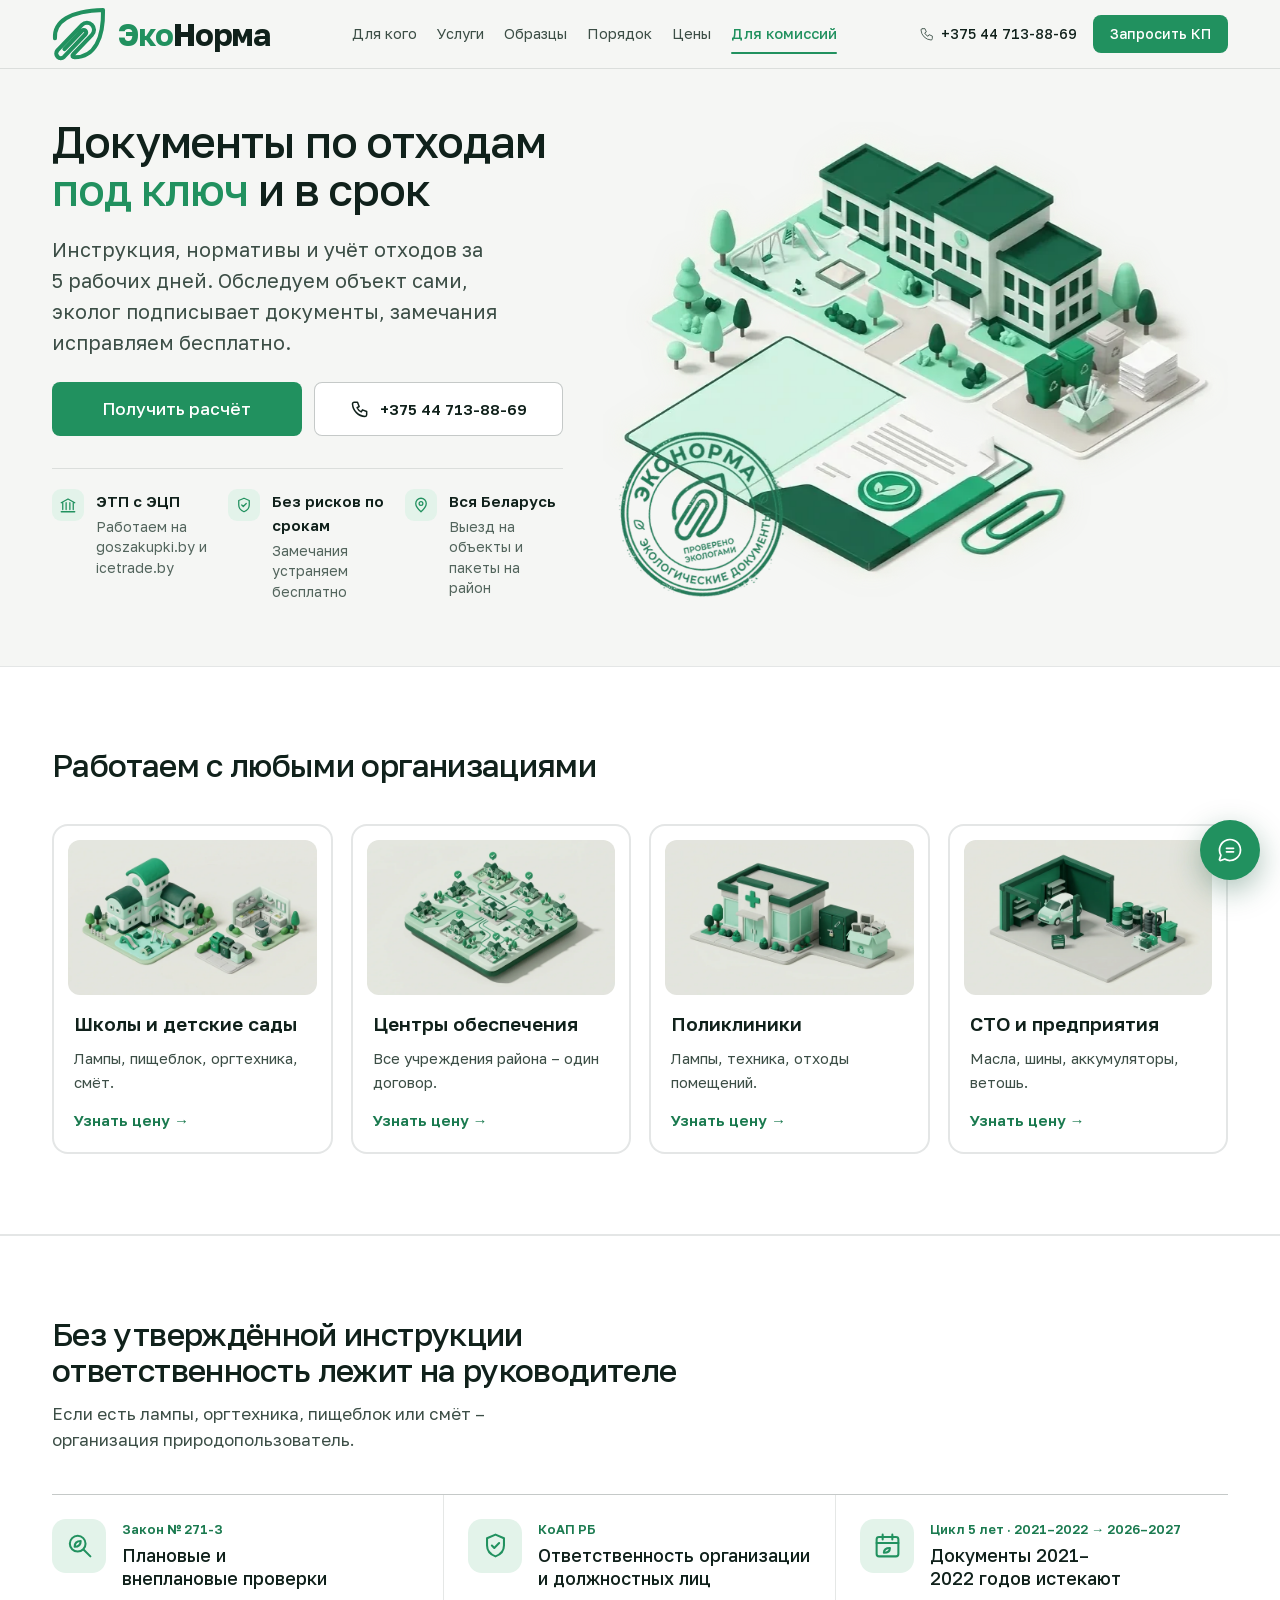
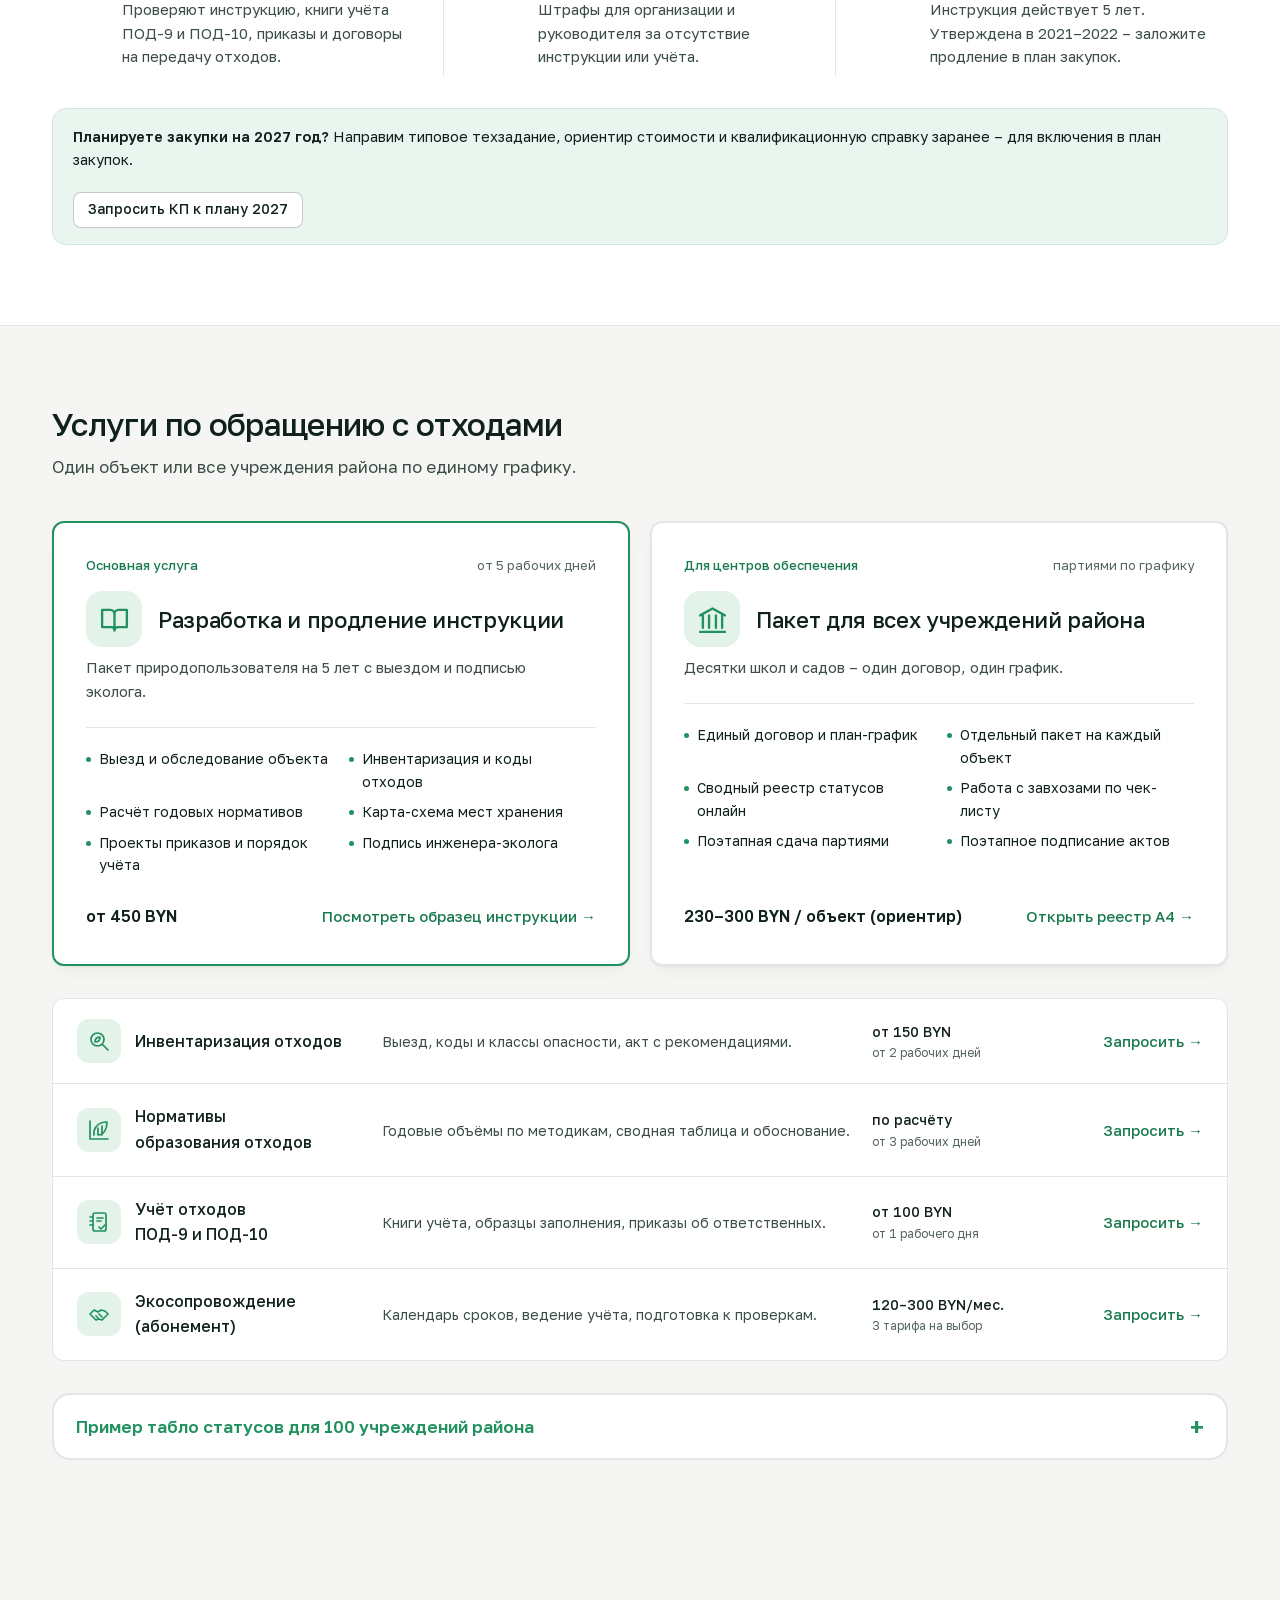
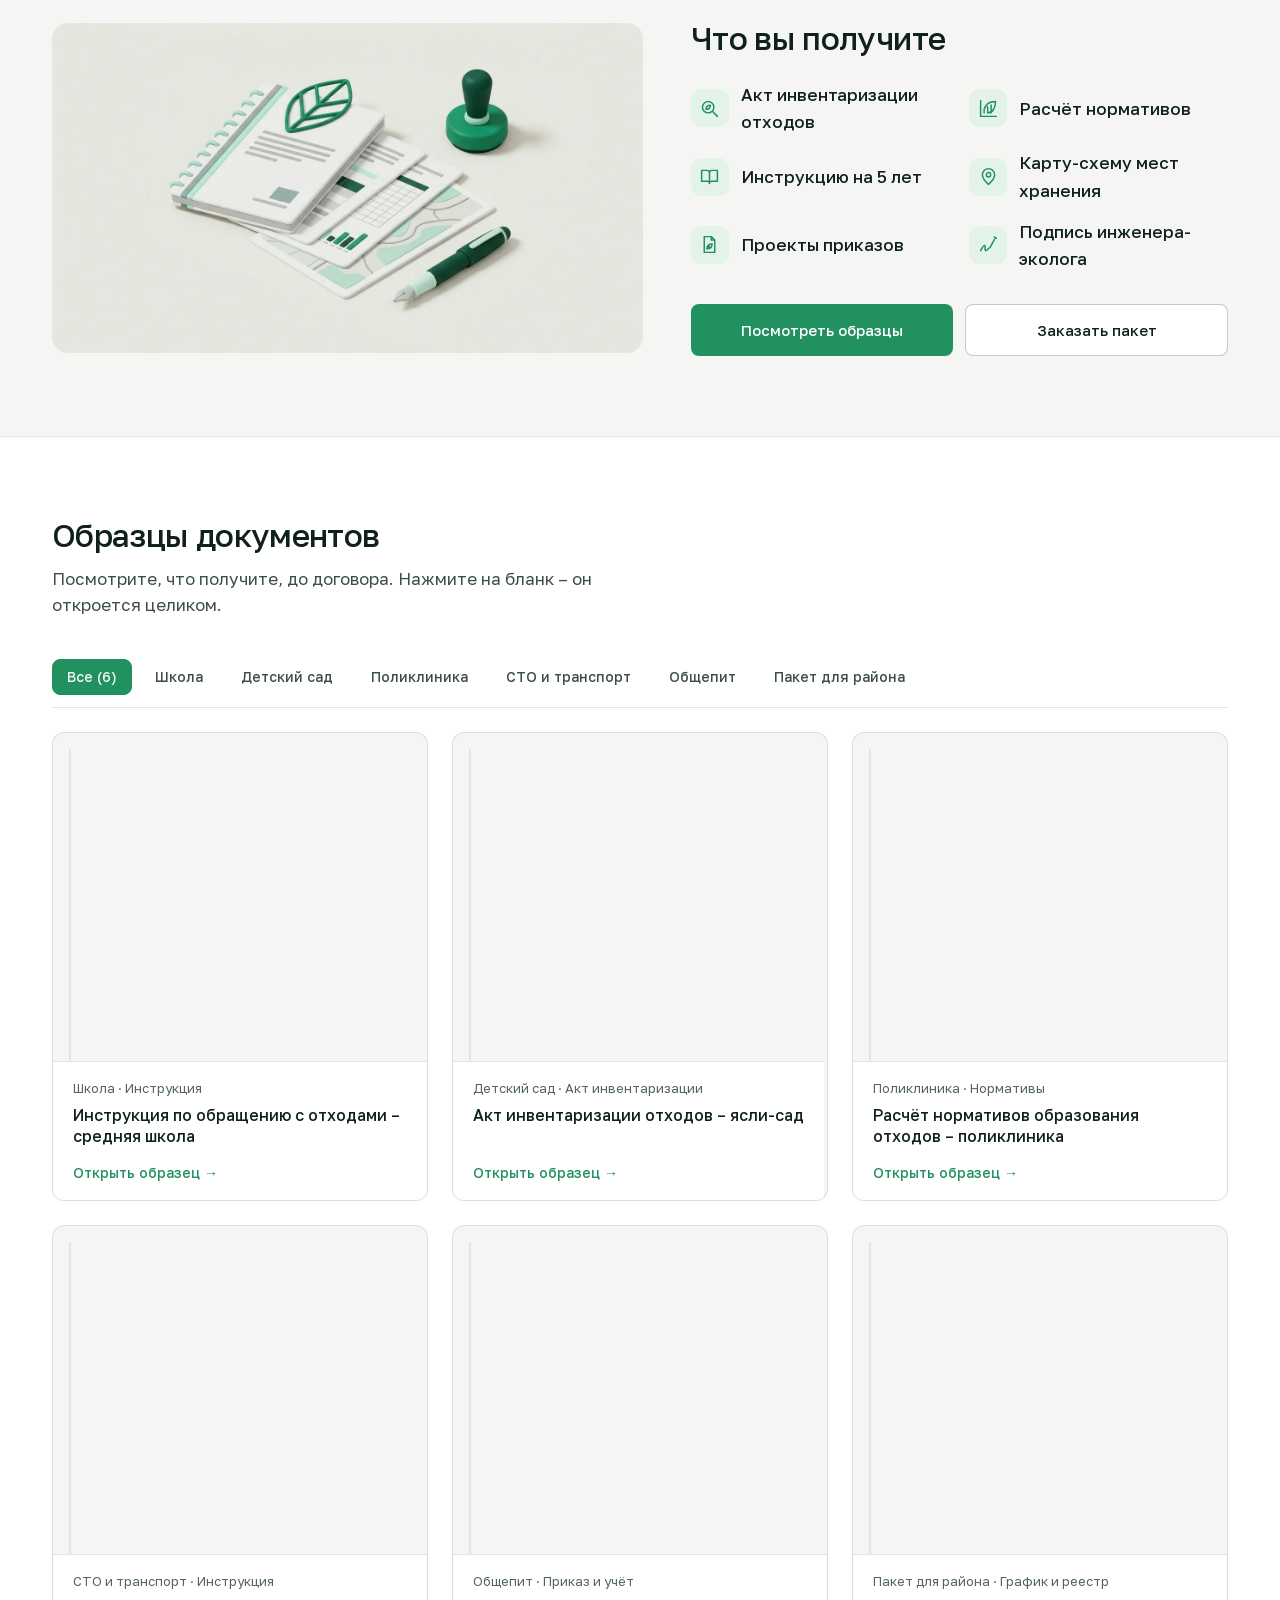
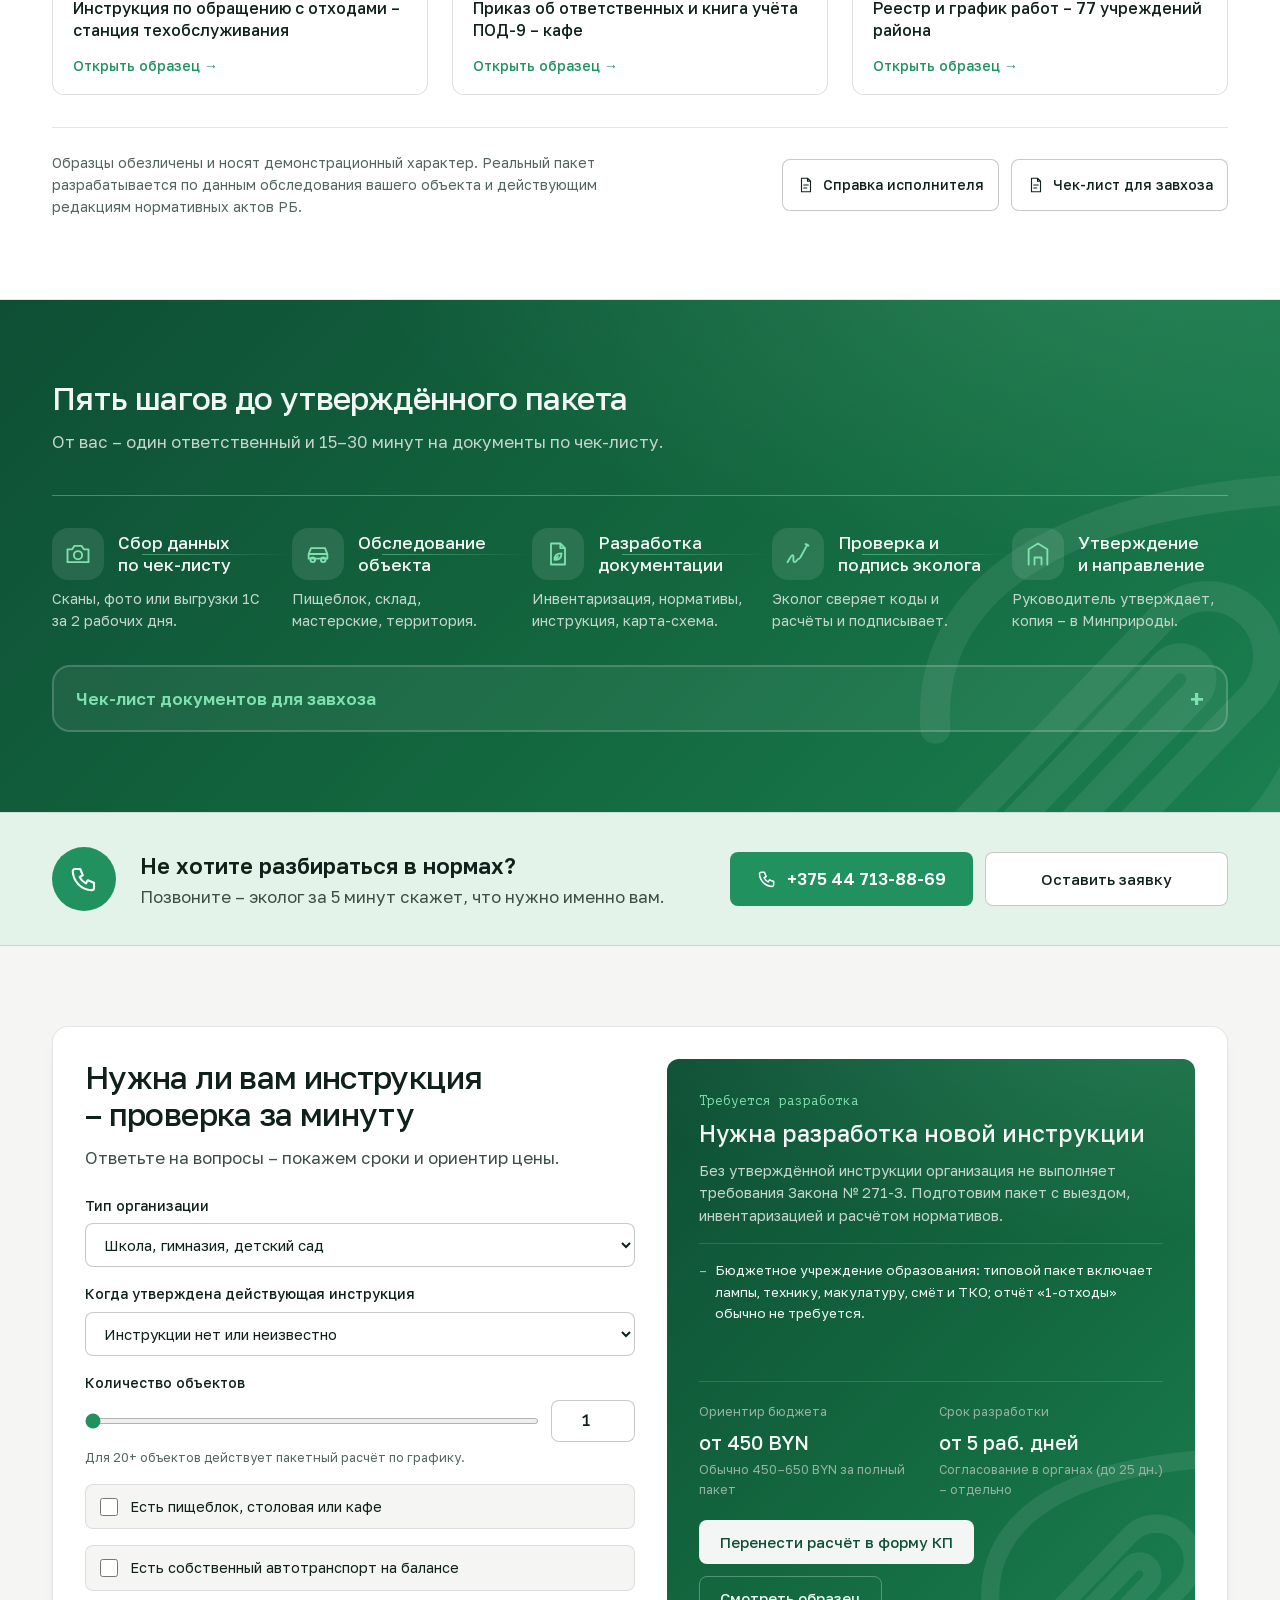
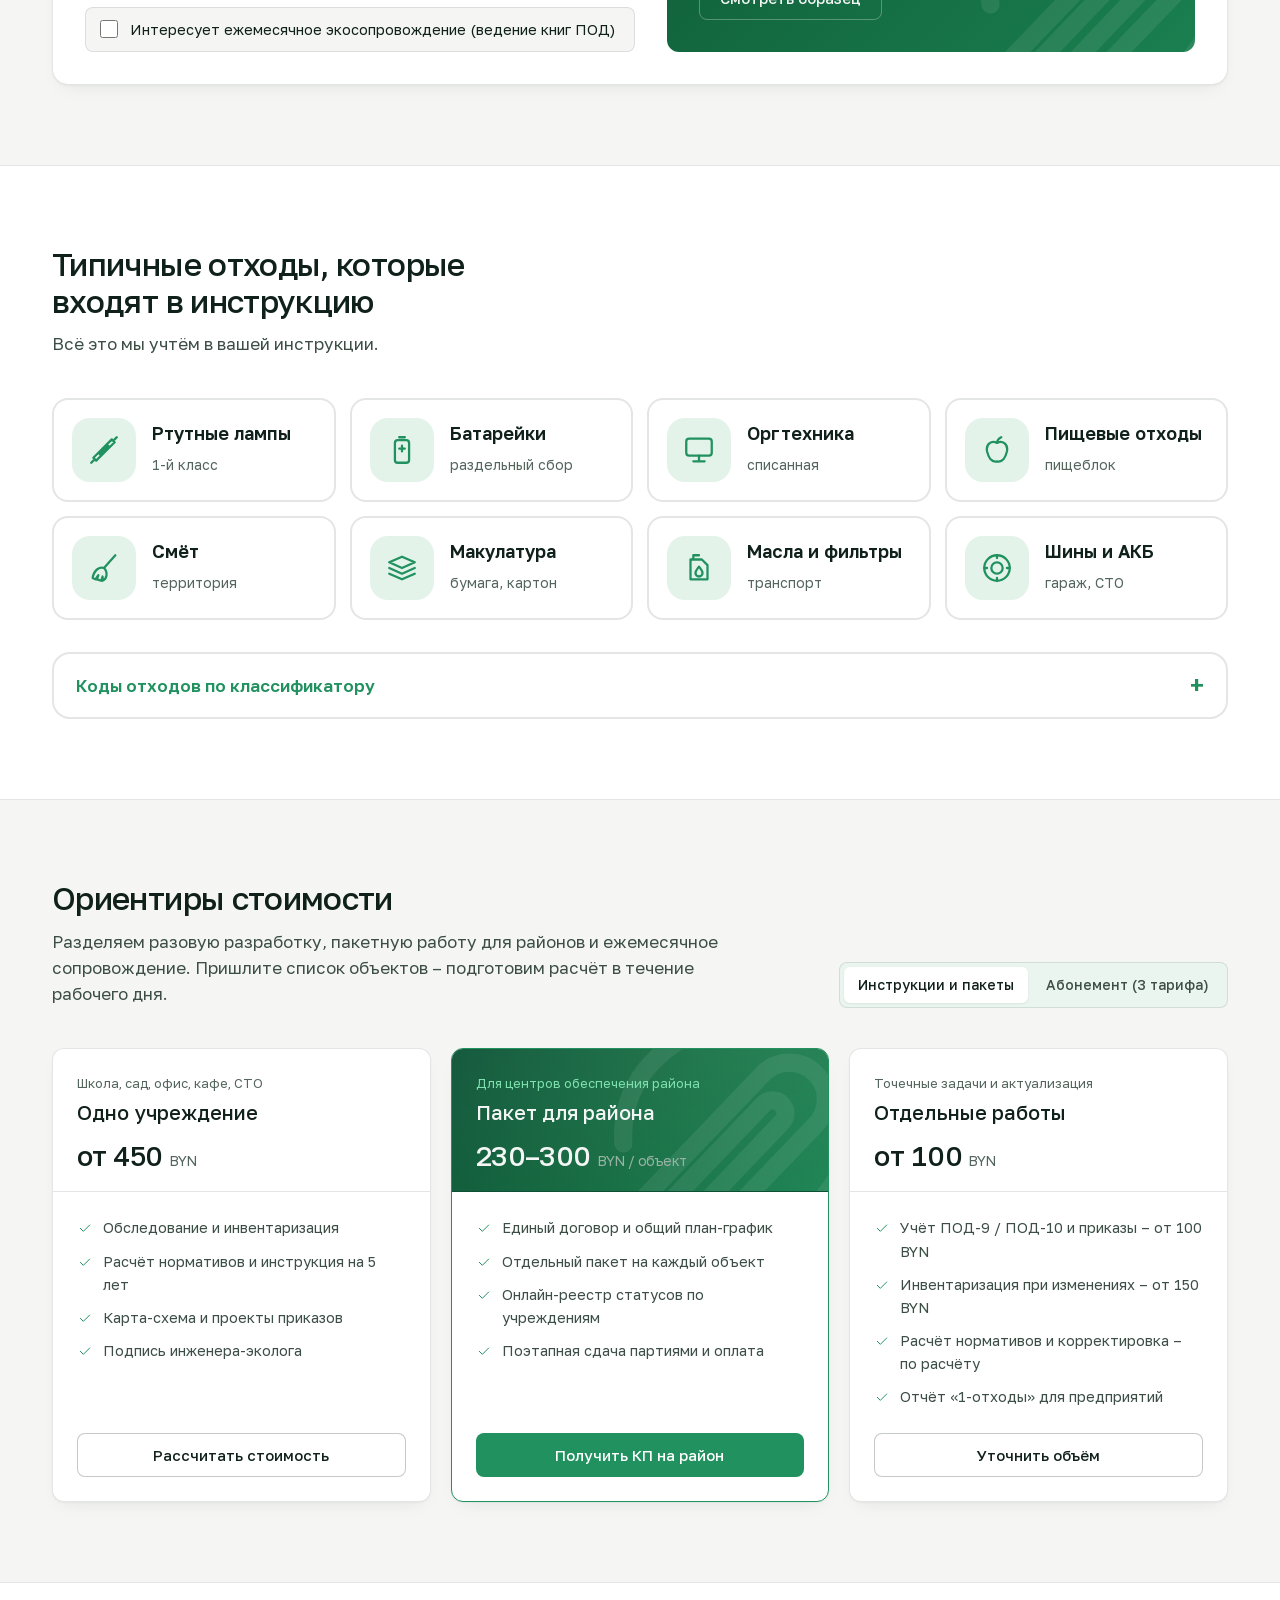
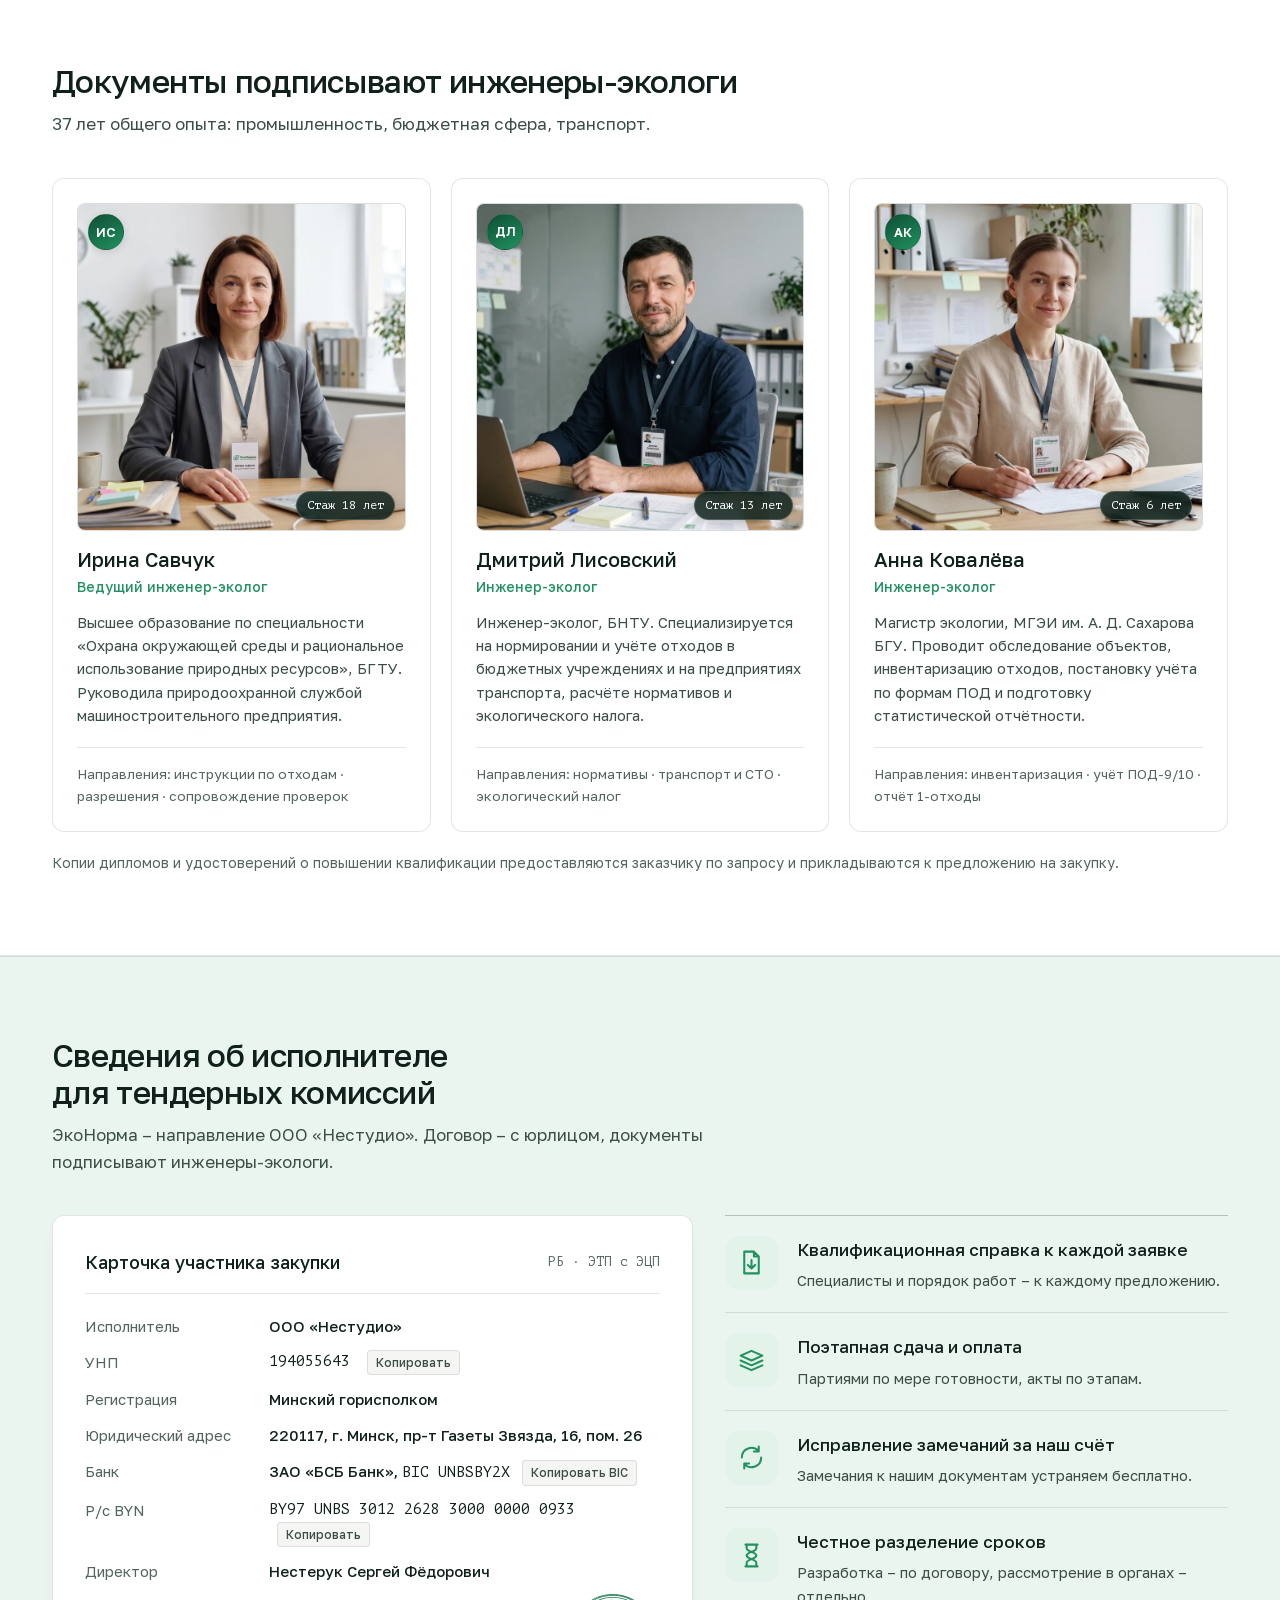
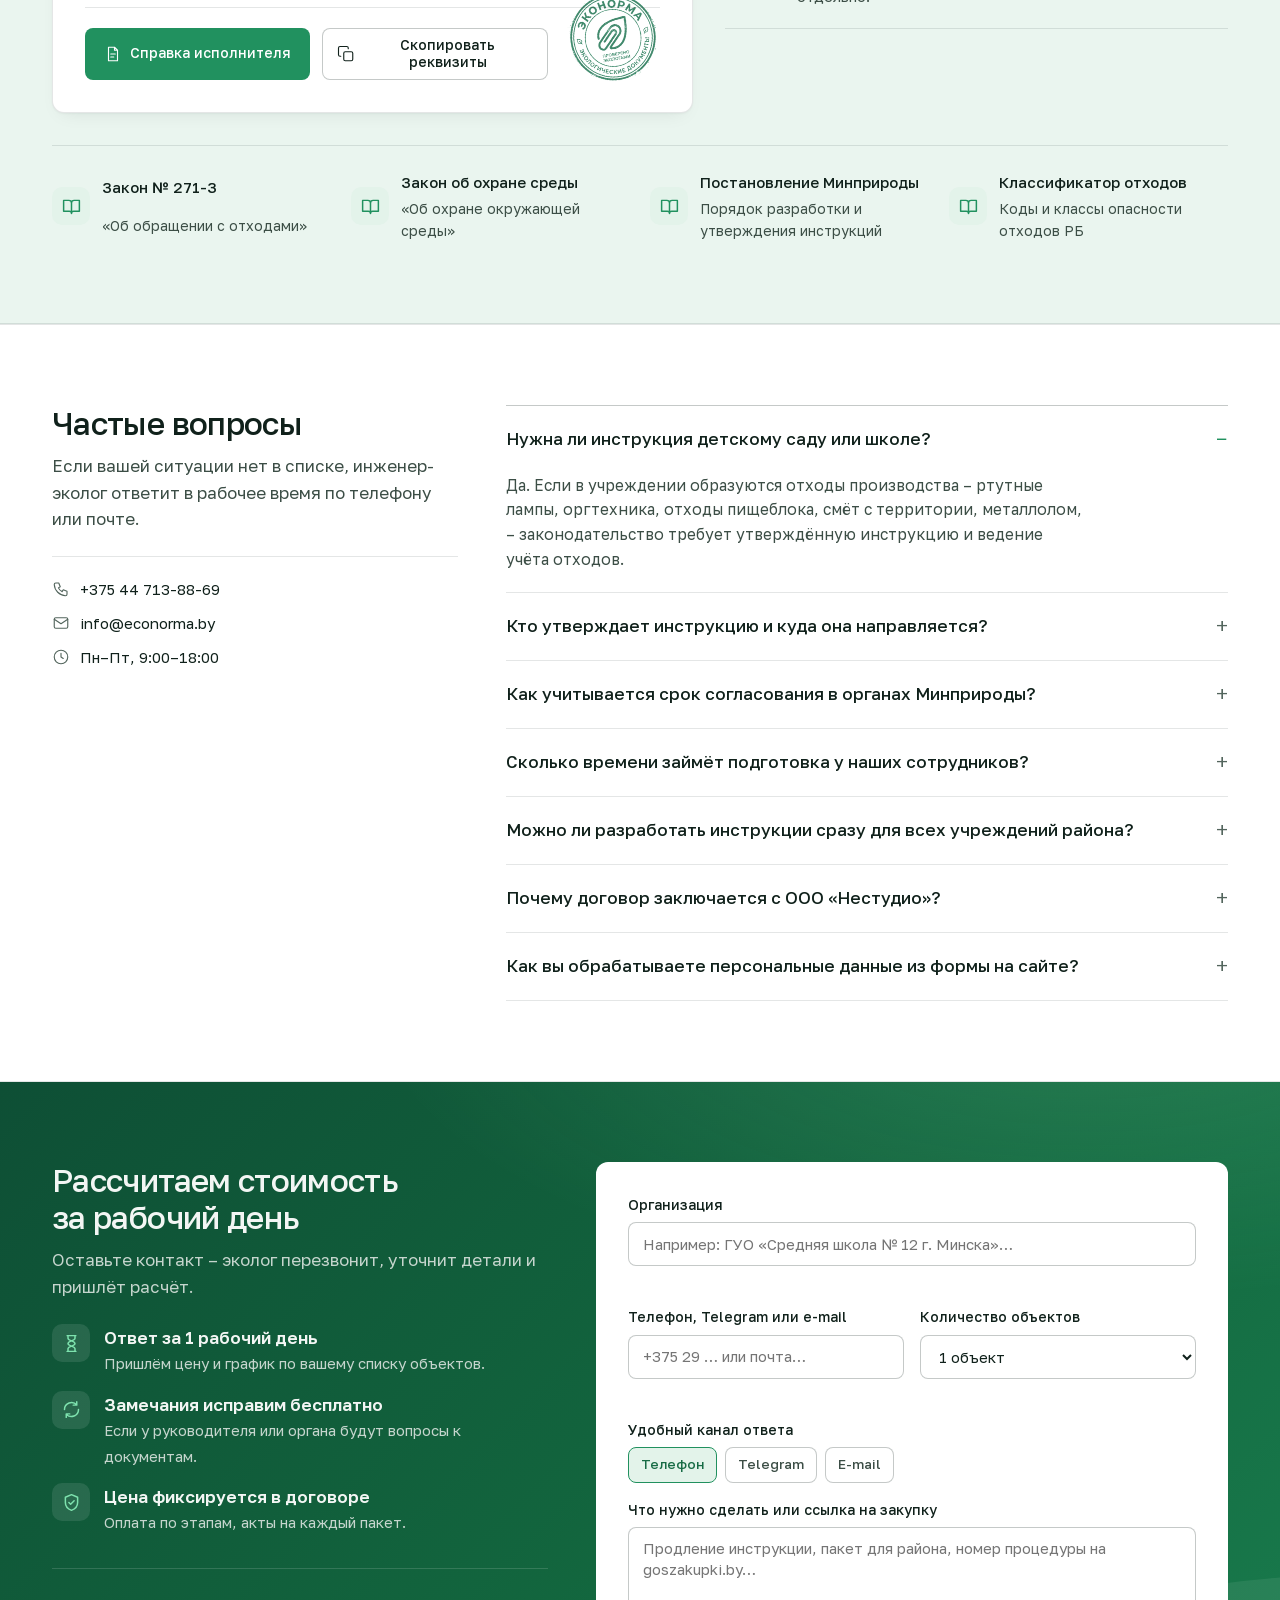
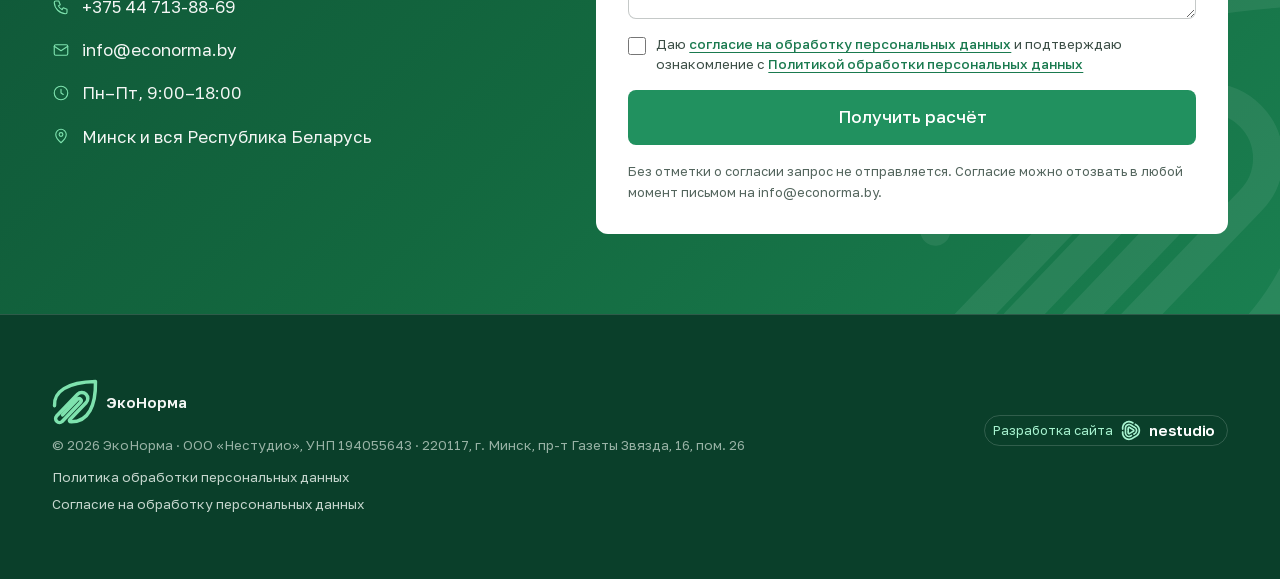
==== commit 89dd1105: "Deploy site v13 (from 05_Сайт_ecoreg/v13)" ====
--- a/index.html
+++ b/index.html
@@ -1,814 +1,1165 @@
-<!doctype html>
-<html lang="ru">
-<head>
-  <meta charset="utf-8">
-  <meta name="viewport" content="width=device-width, initial-scale=1">
-  <title>ЭкоНорма — разработка инструкций по обращению с отходами в Беларуси</title>
-  <meta name="description" content="Инструкции по обращению с отходами производства, инвентаризация, нормативы и учёт ПОД-9/ПОД-10 для школ, детских садов, поликлиник и предприятий Республики Беларусь. Образцы документов и самопроверка онлайн.">
-  <meta name="theme-color" content="#F4F5F4">
-  <meta property="og:type" content="website">
-  <meta property="og:locale" content="ru_RU">
-  <meta property="og:title" content="ЭкоНорма — экологическая документация по отходам для организаций Беларуси">
-  <meta property="og:description" content="Разработка и продление инструкций по обращению с отходами, инвентаризация, нормативы и пакетное сопровождение учреждений района.">
-  <meta property="og:image" content="assets/img/og-cover.png">
-  <meta name="twitter:card" content="summary_large_image">
-  <link rel="icon" type="image/svg+xml" href="assets/img/favicon.svg">
-  <link rel="apple-touch-icon" href="assets/img/stamp.png">
-  <link rel="stylesheet" href="css/fonts.css">
-  <link rel="stylesheet" href="css/tokens.css">
-  <link rel="stylesheet" href="css/docs.css">
-  <link rel="stylesheet" href="css/styles.css">
-</head>
-<body>
-  <a class="skip-link" href="#main">Перейти к содержанию</a>
-
-  <!-- Uniform 1.5px line icon sprite + authentic ЭкоНорма paperclip-leaf mark -->
-  <svg width="0" height="0" style="position:absolute" aria-hidden="true">
-    <symbol id="econorma-mark" viewBox="0 0 400 400">
-      <path d="M22 232C14 110 130 28 378 22C382 230 318 372 168 372C152 372 146 362 156 352L296 206A52 52 0 0 0 222 132L40 322A34 34 0 0 0 88 370L248 202A18 18 0 0 0 222 176L92 312"/>
-    </symbol>
-    <symbol id="ic-phone" viewBox="0 0 24 24"><path d="M5 4h4l2 5-2.5 1.5a11 11 0 0 0 5 5L15 13l5 2v4a2 2 0 0 1-2 2A16 16 0 0 1 3 6a2 2 0 0 1 2-2"/></symbol>
-    <symbol id="ic-mail" viewBox="0 0 24 24"><rect x="3" y="5" width="18" height="14" rx="2"/><path d="M3 7l9 6 9-6"/></symbol>
-    <symbol id="ic-clock" viewBox="0 0 24 24"><circle cx="12" cy="12" r="9"/><path d="M12 7v5l3 2"/></symbol>
-    <symbol id="ic-pin" viewBox="0 0 24 24"><path d="M12 21s-7-6.2-7-11a7 7 0 0 1 14 0c0 4.8-7 11-7 11z"/><circle cx="12" cy="10" r="2.5"/></symbol>
-    <symbol id="ic-check" viewBox="0 0 24 24"><path d="M5 12.5l4.5 4.5L19 7.5"/></symbol>
-    <symbol id="ic-menu" viewBox="0 0 24 24"><path d="M4 7h16M4 12h16M4 17h16"/></symbol>
-    <symbol id="ic-close" viewBox="0 0 24 24"><path d="M6 6l12 12M18 6L6 18"/></symbol>
-    <symbol id="ic-left" viewBox="0 0 24 24"><path d="M19 12H5M11 6l-6 6 6 6"/></symbol>
-    <symbol id="ic-right" viewBox="0 0 24 24"><path d="M5 12h14M13 6l6 6-6 6"/></symbol>
-    <symbol id="ic-print" viewBox="0 0 24 24"><path d="M6 9V3h12v6M6 18H4a2 2 0 0 1-2-2v-5a2 2 0 0 1 2-2h16a2 2 0 0 1 2 2v5a2 2 0 0 1-2 2h-2"/><rect x="6" y="14" width="12" height="7"/></symbol>
-    <symbol id="ic-copy" viewBox="0 0 24 24"><rect x="9" y="9" width="12" height="12" rx="2"/><path d="M5 15H4a2 2 0 0 1-2-2V4a2 2 0 0 1 2-2h9a2 2 0 0 1 2 2v1"/></symbol>
-    <symbol id="ic-doc" viewBox="0 0 24 24"><path d="M6 3h8l4 4v14H6zM14 3v4h4M9 12h6M9 16h4"/></symbol>
-  </svg>
-
-  <header class="site-header" id="top">
-    <div class="wrap header-inner">
-      <a class="brand" href="#top" aria-label="ЭкоНорма — на главную" translate="no">
-        <svg class="brand-mark" viewBox="0 0 400 400" aria-hidden="true"><use href="#econorma-mark"/></svg>
-        <span class="brand-wordmark"><span>Эко</span>Норма</span>
-      </a>
-
-      <nav class="main-nav" aria-label="Основная навигация">
-        <a href="#services">Услуги</a>
-        <a href="#docs">Образцы</a>
-        <a href="#process">Порядок работ</a>
-        <a href="#prices">Цены</a>
-        <a href="#tender">Для комиссий</a>
-      </nav>
-
-      <div class="header-actions">
-        <a class="header-phone" href="tel:+375447138869">
-          <svg class="icon" aria-hidden="true"><use href="#ic-phone"/></svg>
-          <span>+375 44 713-88-69</span>
-        </a>
-        <a class="btn btn-primary header-cta" href="#contact">Запросить КП</a>
-        <button type="button" class="menu-toggle" id="menuToggle" aria-label="Открыть меню" aria-expanded="false" aria-controls="mobileDrawer">
-          <svg class="icon" aria-hidden="true"><use href="#ic-menu"/></svg>
-        </button>
-      </div>
-    </div>
-
-    <nav class="mobile-drawer" id="mobileDrawer" aria-label="Мобильное меню">
-      <div class="mobile-drawer-links">
-        <a href="#services">Услуги</a>
-        <a href="#docs">Образцы документов</a>
-        <a href="#process">Порядок работ</a>
-        <a href="#check">Самопроверка</a>
-        <a href="#prices">Цены</a>
-        <a href="#tender">Для комиссий</a>
-        <a href="#faq">Частые вопросы</a>
-      </div>
-      <div class="mobile-drawer-footer">
-        <a class="btn btn-primary" href="#contact">Запросить КП</a>
-        <a class="btn btn-secondary tnum" href="tel:+375447138869">+375 44 713-88-69</a>
-      </div>
-    </nav>
-  </header>
-
-  <main id="main">
-    <!-- HERO -->
-    <section class="hero" aria-labelledby="hero-heading">
-      <div class="wrap hero-grid">
-        <div class="hero-copy">
-          <h1 id="hero-heading">Разработка инструкций по обращению с отходами в Беларуси</h1>
-          <p class="hero-lead">Обследуем объект, проводим инвентаризацию, рассчитываем нормативы и готовим полный пакет документов с подписью инженера-эколога — для школ, детских садов, поликлиник, центров обеспечения и предприятий.</p>
-
-          <div class="hero-actions">
-            <a class="btn btn-primary" href="#docs">Смотреть образцы документов</a>
-            <a class="btn btn-secondary" href="#check">Проверить, нужна ли инструкция</a>
-          </div>
-
-          <dl class="hero-facts">
-            <div class="hero-fact">
-              <dt>ЭТП с ЭЦП</dt>
-              <dd>Работаем на goszakupki.by и icetrade.by</dd>
-            </div>
-            <div class="hero-fact">
-              <dt>Закон № 271-З</dt>
-              <dd>Подпись инженера-эколога и бесплатное устранение замечаний</dd>
-            </div>
-            <div class="hero-fact">
-              <dt>Вся Беларусь</dt>
-              <dd>Выезд на объекты и пакеты для учреждений района</dd>
-            </div>
-          </dl>
-        </div>
-
-        <div class="dossier" aria-label="Предпросмотр образцов документации">
-          <div class="dossier-tabs" id="heroTabs" role="tablist" aria-label="Выбор образца документа"></div>
-          <div class="dossier-stage" id="heroStage" role="button" tabindex="0" aria-label="Открыть образец документа целиком">
-            <div class="dossier-scale" id="heroScale"></div>
-            <img class="dossier-stamp" src="assets/img/stamp.png" alt="Штамп «ЭкоНорма — проверено экологами»" width="112" height="112" fetchpriority="high">
-          </div>
-          <div class="dossier-bar">
-            <span id="heroDocCaption">Демонстрационный образец · Школа</span>
-            <button type="button" class="dossier-open" id="heroOpenDoc">Открыть целиком →</button>
-          </div>
-        </div>
-      </div>
-    </section>
-
-    <!-- REGULATORY BASIS -->
-    <section class="section section-white" aria-labelledby="why-heading">
-      <div class="wrap">
-        <div class="section-head">
-          <div class="section-head-copy">
-            <h2 id="why-heading">Без утверждённой инструкции ответственность лежит на руководителе</h2>
-            <p class="section-lead">Любая организация, у которой образуются отходы производства — ртутные лампы, оргтехника, отходы пищеблока, смёт с территории — считается природопользователем.</p>
-          </div>
-        </div>
-
-        <div class="risk-strip">
-          <article class="risk-item">
-            <div class="risk-code">Закон № 271-З</div>
-            <h3>Плановые и внеплановые проверки</h3>
-            <p>Природоохранные органы проверяют наличие утверждённой инструкции, книг учёта ПОД-9 и ПОД-10, приказов о назначении ответственных и договоров на передачу отходов.</p>
-          </article>
-          <article class="risk-item">
-            <div class="risk-code">КоАП РБ</div>
-            <h3>Ответственность организации и должностных лиц</h3>
-            <p>За отсутствие инструкции, несоблюдение правил раздельного сбора или учёта отходов предусмотрены административные штрафы для юридического лица и руководителя.</p>
-          </article>
-          <article class="risk-item">
-            <div class="risk-code">Цикл 5 лет</div>
-            <h3>Документы 2021–2022 годов истекают</h3>
-            <p>Срок действия инструкции — пять лет. Если ваш пакет утверждён в 2021 или 2022 году, обновление необходимо заложить в график и план закупок заранее.</p>
-          </article>
-        </div>
-      </div>
-    </section>
-
-    <!-- SERVICES -->
-    <section class="section" id="services" aria-labelledby="services-heading">
-      <div class="wrap">
-        <div class="section-head">
-          <div class="section-head-copy">
-            <h2 id="services-heading">Услуги по обращению с отходами</h2>
-            <p class="section-lead">Готовим полный пакет документации на один объект или ведём сразу все бюджетные учреждения района по единому графику.</p>
-          </div>
-          <p class="section-aside-note">Работаем по прямым договорам и в процедурах госзакупок на ЭТП</p>
-        </div>
-
-        <div class="flagships">
-          <article class="flagship flagship-accent">
-            <div class="flagship-head">
-              <span class="flagship-tag">Основная услуга</span>
-              <span class="flagship-term">от 5 рабочих дней</span>
-            </div>
-            <h3>Разработка и продление инструкции</h3>
-            <p class="flagship-desc">Полный пакет документов природопользователя сроком действия на 5 лет с обследованием объекта и подписью разработчика.</p>
-            <ul class="flagship-list">
-              <li>Выезд и обследование объекта</li>
-              <li>Инвентаризация и коды отходов</li>
-              <li>Расчёт годовых нормативов</li>
-              <li>Карта-схема мест хранения</li>
-              <li>Проекты приказов и порядок учёта</li>
-              <li>Подпись инженера-эколога</li>
-            </ul>
-            <div class="flagship-foot">
-              <span class="flagship-price">от 450 BYN</span>
-              <button type="button" class="text-link" data-open-doc="school">Посмотреть образец инструкции →</button>
-            </div>
-          </article>
-
-          <article class="flagship">
-            <div class="flagship-head">
-              <span class="flagship-tag">Для центров обеспечения</span>
-              <span class="flagship-term">по согласованному графику</span>
-            </div>
-            <h3>Пакет для всех учреждений района</h3>
-            <p class="flagship-desc">Организуем сбор данных, обследование и выпуск документации сразу для десятков школ, детских садов и учреждений культуры.</p>
-            <ul class="flagship-list">
-              <li>Единый договор и план-график</li>
-              <li>Отдельный пакет на каждый объект</li>
-              <li>Сводный реестр статусов онлайн</li>
-              <li>Работа с завхозами по чек-листу</li>
-              <li>Поэтапная сдача партиями</li>
-              <li>Поэтапное подписание актов</li>
-            </ul>
-            <div class="flagship-foot">
-              <span class="flagship-price">по расчёту за объект</span>
-              <button type="button" class="text-link" data-open-doc="center">Посмотреть реестр на 77 объектов →</button>
-            </div>
-          </article>
-        </div>
-
-        <div class="service-ledger" aria-label="Дополнительные услуги">
-          <div class="service-row">
-            <h3>Инвентаризация отходов</h3>
-            <p>Выезд на объект, определение перечня, кодов и классов опасности при изменении состава или объёмов отходов, акт с рекомендациями.</p>
-            <div class="service-meta">от 150 BYN<small>от 2 рабочих дней</small></div>
-            <button type="button" class="text-link" data-prefill-count="1 объект" data-prefill-msg="Инвентаризация отходов производства">Запросить →</button>
-          </div>
-          <div class="service-row">
-            <h3>Нормативы образования отходов</h3>
-            <p>Расчётно-аналитический расчёт годовых объёмов по методикам и данным учёта, сводная таблица нормативов и обоснование для органов.</p>
-            <div class="service-meta">по расчёту<small>от 3 рабочих дней</small></div>
-            <button type="button" class="text-link" data-prefill-count="1 объект" data-prefill-msg="Расчёт нормативов образования отходов">Запросить →</button>
-          </div>
-          <div class="service-row">
-            <h3>Учёт отходов ПОД-9 и ПОД-10</h3>
-            <p>Настройка книг учёта и образцы заполнения, проекты приказов об ответственных; статистическая отчётность «1-отходы» — для предприятий.</p>
-            <div class="service-meta">от 100 BYN<small>от 1 рабочего дня</small></div>
-            <button type="button" class="text-link" data-prefill-count="1 объект" data-prefill-msg="Настройка учёта отходов ПОД-9 и ПОД-10">Запросить →</button>
-          </div>
-          <div class="service-row">
-            <h3>Экосопровождение (абонемент)</h3>
-            <p>Для организаций без штатного эколога: календарь сроков, ведение книг ПОД, ответы на запросы органов, подготовка к проверкам и консультации.</p>
-            <div class="service-meta">от 120 BYN/мес.<small>3 тарифа на выбор</small></div>
-            <button type="button" class="text-link" data-prefill-count="1 объект" data-prefill-msg="Экосопровождение (абонемент)">Запросить →</button>
-          </div>
-        </div>
-      </div>
-    </section>
-
-    <!-- DOCUMENT SAMPLES -->
-    <section class="section section-white" id="docs" aria-labelledby="docs-heading">
-      <div class="wrap">
-        <div class="section-head">
-          <div class="section-head-copy">
-            <h2 id="docs-heading">Образцы документов</h2>
-            <p class="section-lead">Оцените структуру, таблицы классификатора, расчёты, карту-схему и оформление подписей до заключения договора. Нажмите на любой бланк — документ откроется целиком с возможностью печати.</p>
-          </div>
-        </div>
-
-        <div class="filter-tabs" id="docFilters" role="group" aria-label="Фильтр образцов по типу организации"></div>
-        <div class="doc-grid" id="docGrid"></div>
-
-        <div class="docs-footer-bar">
-          <p class="docs-disclaimer">Образцы обезличены и носят демонстрационный характер. Реальный пакет разрабатывается по данным обследования вашего объекта и действующим редакциям нормативных актов РБ.</p>
-          <div class="docs-extra-actions">
-            <button type="button" class="btn btn-secondary btn-sm" data-open-doc="qual">
-              <svg class="icon" aria-hidden="true"><use href="#ic-doc"/></svg>
-              Квалификационная справка
-            </button>
-            <button type="button" class="btn btn-secondary btn-sm" data-open-doc="checklist">
-              <svg class="icon" aria-hidden="true"><use href="#ic-doc"/></svg>
-              Чек-лист для завхоза
-            </button>
-          </div>
-        </div>
-      </div>
-    </section>
-
-    <!-- PROCESS PROTOCOL -->
-    <section class="section section-dark" id="process" aria-labelledby="process-heading">
-      <div class="wrap">
-        <div class="section-head">
-          <div class="section-head-copy">
-            <h2 id="process-heading">Пять шагов до утверждённого пакета</h2>
-            <p class="section-lead">Вам не нужно разбираться в экологическом законодательстве. Нужен один ответственный сотрудник и 15–30 минут на сбор первичных документов по нашему чек-листу.</p>
-          </div>
-        </div>
-
-        <ol class="process-grid" style="list-style:none">
-          <li class="process-step">
-            <span class="process-num">01</span>
-            <h3>Сбор данных по чек-листу</h3>
-            <p>Накладные, договоры на вывоз, учёт ламп и техники — принимаем сканы, фотографии или выгрузки из 1С.</p>
-          </li>
-          <li class="process-step">
-            <span class="process-num">02</span>
-            <h3>Обследование объекта</h3>
-            <p>Выезжаем на пищеблок, склад, в мастерские, на территорию и контейнерную площадку в согласованное время.</p>
-          </li>
-          <li class="process-step">
-            <span class="process-num">03</span>
-            <h3>Разработка документации</h3>
-            <p>Проводим инвентаризацию, рассчитываем нормативы, составляем инструкцию, карту-схему и проекты приказов.</p>
-          </li>
-          <li class="process-step">
-            <span class="process-num">04</span>
-            <h3>Проверка и подпись эколога</h3>
-            <p>Инженер-эколог сверяет коды классификатора, расчёты и подписывает комплект как разработчик.</p>
-          </li>
-          <li class="process-step">
-            <span class="process-num">05</span>
-            <h3>Утверждение и направление</h3>
-            <p>Руководитель утверждает инструкцию; копия направляется в территориальный орган Минприроды.</p>
-          </li>
-        </ol>
-
-        <div class="process-bar">
-          <p class="process-time-note">Участие вашего сотрудника: 15–30 минут на передачу первички и 1–2 часа на обследование.</p>
-          <div class="process-actions">
-            <button type="button" class="btn btn-dark-primary btn-sm" data-open-doc="checklist">Открыть чек-лист документов</button>
-            <a class="btn btn-dark-ghost btn-sm" href="#docs">Смотреть образцы пакетов</a>
-          </div>
-        </div>
-      </div>
-    </section>
-
-    <!-- SELF-CHECK CALCULATOR -->
-    <section class="section" id="check" aria-labelledby="check-heading">
-      <div class="wrap">
-        <div class="checker">
-          <div>
-            <h2 id="check-heading">Нужна ли вам инструкция — проверка за минуту</h2>
-            <p class="section-lead">Выберите параметры организации — покажем статус документации, особые требования и ориентир стоимости.</p>
-
-            <div class="checker-form">
-              <div class="field">
-                <label for="qYear">Когда утверждена действующая инструкция</label>
-                <select class="select" id="qYear">
-                  <option value="none">Инструкции нет или неизвестно</option>
-                  <option value="old">Утверждена в 2021 году или раньше</option>
-                  <option value="mid">Утверждена в 2022 году</option>
-                  <option value="new">Утверждена в 2023–2026 годах</option>
-                </select>
-              </div>
-
-              <div class="field">
-                <label for="qCount">Количество объектов</label>
-                <select class="select" id="qCount">
-                  <option value="1">1 объект</option>
-                  <option value="5">2–10 объектов</option>
-                  <option value="20">11–30 объектов</option>
-                  <option value="50">более 30 объектов</option>
-                </select>
-              </div>
-
-              <label class="check-row" for="qFood">
-                <input type="checkbox" id="qFood">
-                <span>Есть пищеблок, столовая или кафе</span>
-              </label>
-
-              <label class="check-row" for="qCar">
-                <input type="checkbox" id="qCar">
-                <span>Есть собственный автотранспорт на балансе</span>
-              </label>
-            </div>
-          </div>
-
-          <div class="checker-output" id="checkerOutput" aria-live="polite"></div>
-        </div>
-      </div>
-    </section>
-
-    <!-- WASTE CLASSIFIER EXCERPT -->
-    <section class="section section-white" id="waste" aria-labelledby="waste-heading">
-      <div class="wrap">
-        <div class="section-head">
-          <div class="section-head-copy">
-            <h2 id="waste-heading">Типичные отходы, которые входят в инструкцию</h2>
-            <p class="section-lead">Выдержка из Классификатора отходов Республики Беларусь для бюджетных учреждений, столовых, гаражей и предприятий.</p>
-          </div>
-        </div>
-
-        <div class="table-wrap">
-          <table class="classifier-table">
-            <thead>
-              <tr>
-                <th scope="col">Код</th>
-                <th scope="col">Вид отхода</th>
-                <th scope="col">Класс опасности</th>
-                <th scope="col">Где образуется</th>
-              </tr>
-            </thead>
-            <tbody>
-              <tr>
-                <td class="waste-code">3532604</td>
-                <td>Ртутные и люминесцентные лампы отработанные</td>
-                <td><span class="hazard-tag is-high">1-й класс</span></td>
-                <td>Учебные классы, кабинеты, коридоры, цеха</td>
-              </tr>
-              <tr>
-                <td class="waste-code">3532507</td>
-                <td>Отработанные элементы питания (батарейки)</td>
-                <td><span class="hazard-tag">3-й класс</span></td>
-                <td>Кабинеты, хозяйственные и офисные помещения</td>
-              </tr>
-              <tr>
-                <td class="waste-code">3990100</td>
-                <td>Списанная оргтехника и электронное оборудование</td>
-                <td><span class="hazard-tag">3-й класс</span></td>
-                <td>Администрация, классы информатики, бухгалтерия</td>
-              </tr>
-              <tr>
-                <td class="waste-code">9120300</td>
-                <td>Пищевые отходы кухонь и столовых</td>
-                <td><span class="hazard-tag">4-й класс</span></td>
-                <td>Пищеблок, столовая, буфет, кафе</td>
-              </tr>
-              <tr>
-                <td class="waste-code">9120800</td>
-                <td>Уличный и дворовый смёт</td>
-                <td><span class="hazard-tag">4-й класс</span></td>
-                <td>Уборка прилегающей территории</td>
-              </tr>
-              <tr>
-                <td class="waste-code">1870601</td>
-                <td>Макулатура (бумага и картон)</td>
-                <td><span class="hazard-tag is-safe">Неопасные</span></td>
-                <td>Администрация, архив, библиотека, склад</td>
-              </tr>
-              <tr>
-                <td class="waste-code">5410201</td>
-                <td>Отработанные моторные масла и масляные фильтры</td>
-                <td><span class="hazard-tag">3-й класс</span></td>
-                <td>Собственный автотранспорт, посты ТО</td>
-              </tr>
-              <tr>
-                <td class="waste-code">5750400</td>
-                <td>Отработанные шины и свинцовые аккумуляторы</td>
-                <td><span class="hazard-tag">2–4-й класс</span></td>
-                <td>Гараж, автохозяйство, СТО</td>
-              </tr>
-            </tbody>
-          </table>
-        </div>
-        <p class="table-caption-note">Коды приведены справочно. Точный перечень, коды и классы опасности определяются по результатам обследования объекта и действующей редакции Классификатора отходов РБ.</p>
-      </div>
-    </section>
-
-    <!-- PRICING -->
-    <section class="section" id="prices" aria-labelledby="prices-heading">
-      <div class="wrap">
-        <div class="section-head">
-          <div class="section-head-copy">
-            <h2 id="prices-heading">Ориентиры стоимости</h2>
-            <p class="section-lead">Итоговая цена зависит от числа объектов, состава отходов и наличия транспорта. Пришлите список объектов — подготовим расчёт в течение рабочего дня.</p>
-          </div>
-        </div>
-
-        <div class="pricing-grid">
-          <article class="price-card">
-            <div class="price-card-top">
-              <div class="price-audience">Школа, сад, офис, кафе, СТО</div>
-              <h3>Одно учреждение</h3>
-              <div class="price-amount">от 450 <small>BYN</small></div>
-            </div>
-            <div class="price-card-body">
-              <ul class="price-list">
-                <li><svg class="icon" aria-hidden="true"><use href="#ic-check"/></svg><span>Обследование и инвентаризация</span></li>
-                <li><svg class="icon" aria-hidden="true"><use href="#ic-check"/></svg><span>Расчёт нормативов и инструкция</span></li>
-                <li><svg class="icon" aria-hidden="true"><use href="#ic-check"/></svg><span>Карта-схема и проекты приказов</span></li>
-                <li><svg class="icon" aria-hidden="true"><use href="#ic-check"/></svg><span>Подпись инженера-эколога</span></li>
-              </ul>
-              <button type="button" class="btn btn-secondary" data-prefill-count="1 объект" data-prefill-msg="Инструкция для одного учреждения">Рассчитать стоимость</button>
-            </div>
-          </article>
-
-          <article class="price-card price-card-featured">
-            <div class="price-card-top">
-              <div class="price-audience">Для центров обеспечения района</div>
-              <h3>Пакет для района</h3>
-              <div class="price-amount">по расчёту <small>за объект</small></div>
-            </div>
-            <div class="price-card-body">
-              <ul class="price-list">
-                <li><svg class="icon" aria-hidden="true"><use href="#ic-check"/></svg><span>Единый договор и общий график</span></li>
-                <li><svg class="icon" aria-hidden="true"><use href="#ic-check"/></svg><span>Отдельный пакет на каждый объект</span></li>
-                <li><svg class="icon" aria-hidden="true"><use href="#ic-check"/></svg><span>Реестр статусов по учреждениям</span></li>
-                <li><svg class="icon" aria-hidden="true"><use href="#ic-check"/></svg><span>Поэтапная сдача и оплата</span></li>
-              </ul>
-              <button type="button" class="btn btn-primary" data-prefill-count="более 30 объектов" data-prefill-msg="Пакет для учреждений района (центр обеспечения)">Получить КП на район</button>
-            </div>
-          </article>
-
-          <article class="price-card">
-            <div class="price-card-top">
-              <div class="price-audience">Если нет эколога в штате</div>
-              <h3>Экосопровождение</h3>
-              <div class="price-amount">от 120 <small>BYN/мес.</small></div>
-            </div>
-            <div class="price-card-body">
-              <ul class="price-list">
-                <li><svg class="icon" aria-hidden="true"><use href="#ic-check"/></svg><span>Календарь сроков и напоминания</span></li>
-                <li><svg class="icon" aria-hidden="true"><use href="#ic-check"/></svg><span>Ведение книг учёта ПОД-9, ПОД-10</span></li>
-                <li><svg class="icon" aria-hidden="true"><use href="#ic-check"/></svg><span>Ответы на запросы органов</span></li>
-                <li><svg class="icon" aria-hidden="true"><use href="#ic-check"/></svg><span>Подготовка к проверкам</span></li>
-              </ul>
-              <button type="button" class="btn btn-secondary" data-prefill-count="1 объект" data-prefill-msg="Экосопровождение (абонемент)">Уточнить тарифы</button>
-            </div>
-          </article>
-        </div>
-      </div>
-    </section>
-
-    <!-- SPECIALISTS -->
-    <section class="section section-white" id="team" aria-labelledby="team-heading">
-      <div class="wrap">
-        <div class="section-head">
-          <div class="section-head-copy">
-            <h2 id="team-heading">Документы подписывают инженеры-экологи</h2>
-            <p class="section-lead">37 лет совокупного опыта в охране окружающей среды: промышленные предприятия, бюджетная сфера, автотранспорт и взаимодействие с природоохранными органами.</p>
-          </div>
-        </div>
-
-        <div class="roster-grid">
-          <article class="specialist">
-            <div class="specialist-head">
-              <div class="specialist-seal" aria-hidden="true">ИС</div>
-              <span class="specialist-exp">Стаж 18 лет</span>
-            </div>
-            <h3>Ирина Савчук</h3>
-            <div class="specialist-role">Ведущий инженер-эколог</div>
-            <p class="specialist-bio">Высшее образование по специальности «Охрана окружающей среды и рациональное использование природных ресурсов», БГТУ. Руководила природоохранной службой машиностроительного предприятия.</p>
-            <p class="specialist-focus">Направления: инструкции по отходам · разрешения · сопровождение проверок</p>
-          </article>
-
-          <article class="specialist">
-            <div class="specialist-head">
-              <div class="specialist-seal" aria-hidden="true">ДЛ</div>
-              <span class="specialist-exp">Стаж 13 лет</span>
-            </div>
-            <h3>Дмитрий Лисовский</h3>
-            <div class="specialist-role">Инженер-эколог</div>
-            <p class="specialist-bio">Инженер-эколог, БНТУ. Специализируется на нормировании и учёте отходов в бюджетных учреждениях и на предприятиях транспорта, расчёте нормативов и экологического налога.</p>
-            <p class="specialist-focus">Направления: нормативы · транспорт и СТО · экологический налог</p>
-          </article>
-
-          <article class="specialist">
-            <div class="specialist-head">
-              <div class="specialist-seal" aria-hidden="true">АК</div>
-              <span class="specialist-exp">Стаж 6 лет</span>
-            </div>
-            <h3>Анна Ковалёва</h3>
-            <div class="specialist-role">Инженер-эколог</div>
-            <p class="specialist-bio">Магистр экологии, МГЭИ им. А. Д. Сахарова БГУ. Проводит обследование объектов, инвентаризацию отходов, постановку учёта по формам ПОД и подготовку статистической отчётности.</p>
-            <p class="specialist-focus">Направления: инвентаризация · учёт ПОД-9/10 · отчёт 1-отходы</p>
-          </article>
-        </div>
-
-        <p class="roster-note">Копии дипломов и удостоверений о повышении квалификации предоставляются заказчику по запросу и прикладываются к предложению на закупку.</p>
-      </div>
-    </section>
-
-    <!-- FOR TENDER COMMISSIONS -->
-    <section class="section section-tinted" id="tender" aria-labelledby="tender-heading">
-      <div class="wrap">
-        <div class="section-head">
-          <div class="section-head-copy">
-            <h2 id="tender-heading">Сведения об исполнителе для тендерных комиссий</h2>
-            <p class="section-lead">ЭкоНорма — направление экологического консалтинга ООО «Нестудио». Договор заключается с юридическим лицом, а документацию разрабатывают и подписывают инженеры-экологи.</p>
-          </div>
-        </div>
-
-        <div class="tender-grid">
-          <div class="requisites-card">
-            <div class="requisites-head">
-              <h3>Карточка участника закупки</h3>
-              <span class="mono" style="font-size:13px;color:var(--ink-muted)">РБ · ЭТП с ЭЦП</span>
-            </div>
-
-            <dl class="requisites-list">
-              <dt>Исполнитель</dt>
-              <dd>ООО «Нестудио»</dd>
-
-              <dt>УНП</dt>
-              <dd class="mono">
-                194055643
-                <button type="button" class="copy-inline" data-copy="194055643" data-copy-label="УНП 194055643 скопирован">Копировать</button>
-              </dd>
-
-              <dt>Регистрация</dt>
-              <dd>Минский горисполком</dd>
-
-              <dt>Юридический адрес</dt>
-              <dd>220117, г. Минск, пр-т Газеты Звязда, 16, пом. 26</dd>
-
-              <dt>Банк</dt>
-              <dd>ЗАО «БСБ Банк», <span class="mono">BIC UNBSBY2X</span></dd>
-
-              <dt>Р/с BYN</dt>
-              <dd class="mono">
-                BY97 UNBS 3012 2628 3000 0000 0933
-                <button type="button" class="copy-inline" data-copy="BY97UNBS30122628300000000933" data-copy-label="Расчётный счёт скопирован">Копировать</button>
-              </dd>
-
-              <dt>Директор</dt>
-              <dd>Нестерук Сергей Фёдорович</dd>
-            </dl>
-
-            <div class="requisites-actions">
-              <button type="button" class="btn btn-primary btn-sm" data-open-doc="qual">
-                <svg class="icon" aria-hidden="true"><use href="#ic-doc"/></svg>
-                Квалификационная справка
-              </button>
-              <button type="button" class="btn btn-secondary btn-sm" id="copyAllRequisites">
-                <svg class="icon" aria-hidden="true"><use href="#ic-copy"/></svg>
-                Скопировать реквизиты
-              </button>
-            </div>
-
-            <img class="requisites-stamp" src="assets/img/stamp.png" alt="" width="100" height="100" loading="lazy">
-          </div>
-
-          <ul class="principles-list">
-            <li>
-              <h3>Квалификационная справка к каждой заявке</h3>
-              <p>Сведения о специалистах, профильном образовании и порядке исполнения прикладываем к предложениям на goszakupki.by и icetrade.by.</p>
-            </li>
-            <li>
-              <h3>Поэтапная сдача и оплата</h3>
-              <p>При пакетной работе сдаём инструкции партиями по мере готовности с поэтапным подписанием актов выполненных работ.</p>
-            </li>
-            <li>
-              <h3>Исправление замечаний за наш счёт</h3>
-              <p>Любые замечания руководителя организации или территориального органа Минприроды к нашим документам устраняем бесплатно.</p>
-            </li>
-            <li>
-              <h3>Честное разделение сроков</h3>
-              <p>Срок разработки фиксируется в договоре отдельно от времени рассмотрения документов в уполномоченных органах.</p>
-            </li>
-          </ul>
-        </div>
-
-        <dl class="law-strip">
-          <div class="law-item">
-            <dt>Закон № 271-З</dt>
-            <dd>«Об обращении с отходами»</dd>
-          </div>
-          <div class="law-item">
-            <dt>Закон об охране среды</dt>
-            <dd>«Об охране окружающей среды»</dd>
-          </div>
-          <div class="law-item">
-            <dt>Постановление Минприроды</dt>
-            <dd>Порядок разработки и утверждения инструкций</dd>
-          </div>
-          <div class="law-item">
-            <dt>Классификатор отходов</dt>
-            <dd>Коды и классы опасности отходов РБ</dd>
-          </div>
-        </dl>
-      </div>
-    </section>
-
-    <!-- FAQ -->
-    <section class="section section-white" id="faq" aria-labelledby="faq-heading">
-      <div class="wrap faq-grid">
-        <div class="faq-aside">
-          <h2 id="faq-heading">Частые вопросы</h2>
-          <p class="section-lead">Если вашей ситуации нет в списке, инженер-эколог ответит в рабочее время по телефону или почте.</p>
-          <div class="faq-contacts">
-            <a href="tel:+375447138869"><svg class="icon" aria-hidden="true"><use href="#ic-phone"/></svg><span>+375 44 713-88-69</span></a>
-            <a href="mailto:info@econorma.by"><svg class="icon" aria-hidden="true"><use href="#ic-mail"/></svg><span>info@econorma.by</span></a>
-            <span><svg class="icon" aria-hidden="true"><use href="#ic-clock"/></svg><span>Пн–Пт, 9:00–18:00</span></span>
-          </div>
-        </div>
-
-        <div class="faq-list">
-          <details class="faq-item">
-            <summary>Нужна ли инструкция детскому саду или школе?</summary>
-            <div class="faq-answer">Да. Если в учреждении образуются отходы производства — ртутные лампы, оргтехника, отходы пищеблока, смёт с территории, металлолом, — законодательство требует утверждённую инструкцию и ведение учёта отходов.</div>
-          </details>
-          <details class="faq-item">
-            <summary>Кто утверждает инструкцию и куда она направляется?</summary>
-            <div class="faq-answer">Инструкцию утверждает руководитель организации-природопользователя. Копия утверждённой инструкции направляется в территориальный орган Минприроды (для Минска — Минский городской комитет природных ресурсов и охраны окружающей среды).</div>
-          </details>
-          <details class="faq-item">
-            <summary>Сколько времени займёт подготовка у наших сотрудников?</summary>
-            <div class="faq-answer">Обычно 15–30 минут на сбор первичных документов по нашему чек-листу (подходят сканы, фотографии и выгрузки из 1С) и 1–2 часа на совместное обследование объекта при выезде специалиста.</div>
-          </details>
-          <details class="faq-item">
-            <summary>Можно ли разработать инструкции сразу для всех учреждений района?</summary>
-            <div class="faq-answer">Да. Работаем с центрами по обеспечению деятельности бюджетных организаций: заключаем единый договор, согласуем график выездов, готовим отдельный пакет на каждое учреждение, ведём реестр статусов и сдаём работы поэтапно.</div>
-          </details>
-          <details class="faq-item">
-            <summary>Почему договор заключается с ООО «Нестудио»?</summary>
-            <div class="faq-answer">ЭкоНорма — профильное экологическое направление ООО «Нестудио». Сами документы разрабатывают, проверяют и подписывают дипломированные инженеры-экологи, а ООО «Нестудио» несёт ответственность по договору за сроки и качество.</div>
-          </details>
-          <details class="faq-item">
-            <summary>Как вы обрабатываете персональные данные из формы на сайте?</summary>
-            <div class="faq-answer">Исключительно для ответа на запрос и подготовки коммерческого предложения, на основании согласия и в соответствии с Законом РБ от 07.05.2021 № 99-З. Подробно — в <a href="politika.html">Политике обработки персональных данных</a>.</div>
-          </details>
-        </div>
-      </div>
-    </section>
-
-    <!-- CONTACT & LEAD FORM -->
-    <section class="section section-dark" id="contact" aria-labelledby="contact-heading">
-      <div class="wrap contact-grid">
-        <div>
-          <h2 id="contact-heading">Рассчитаем стоимость за рабочий день</h2>
-          <p class="section-lead">Пришлите список объектов или ссылку на процедуру закупки — направим коммерческое предложение с графиком работ и квалификационной справкой.</p>
-
-          <div class="contact-list">
-            <a href="tel:+375447138869">
-              <svg class="icon" aria-hidden="true"><use href="#ic-phone"/></svg>
-              <span>+375 44 713-88-69</span>
-            </a>
-            <a href="mailto:info@econorma.by">
-              <svg class="icon" aria-hidden="true"><use href="#ic-mail"/></svg>
-              <span>info@econorma.by</span>
-            </a>
-            <span>
-              <svg class="icon" aria-hidden="true"><use href="#ic-clock"/></svg>
-              <span>Пн–Пт, 9:00–18:00</span>
-            </span>
-            <span>
-              <svg class="icon" aria-hidden="true"><use href="#ic-pin"/></svg>
-              <span>Минск и вся Республика Беларусь</span>
-            </span>
-          </div>
-        </div>
-
-        <form class="lead-form" id="leadForm" novalidate>
-          <div class="field">
-            <label for="fOrg">Организация</label>
-            <input class="input" id="fOrg" name="org" type="text" autocomplete="organization" placeholder="Например: ГУО «Средняя школа № 12 г. Минска»…" required>
-          </div>
-
-          <div class="form-row-2">
-            <div class="field">
-              <label for="fContact">Телефон или e-mail</label>
-              <input class="input" id="fContact" name="contact" type="text" autocomplete="tel" spellcheck="false" placeholder="+375 29 … или почта…" required>
-            </div>
-
-            <div class="field">
-              <label for="fObjects">Количество объектов</label>
-              <select class="select" id="fObjects" name="objects">
-                <option value="1 объект">1 объект</option>
-                <option value="2–10 объектов">2–10 объектов</option>
-                <option value="11–30 объектов">11–30 объектов</option>
-                <option value="более 30 объектов">более 30 объектов</option>
-              </select>
-            </div>
-          </div>
-
-          <div class="field">
-            <label for="fComment">Что нужно сделать или ссылка на закупку</label>
-            <textarea class="textarea" id="fComment" name="comment" rows="3" placeholder="Продление инструкции, пакет для района, номер процедуры на goszakupki.by…"></textarea>
-          </div>
-
-          <label class="form-consent" for="fConsent">
-            <input type="checkbox" id="fConsent" name="consent" required>
-            <span>Даю <a href="soglasie.html" target="_blank" rel="noopener">согласие на обработку персональных данных</a> и подтверждаю ознакомление с <a href="politika.html" target="_blank" rel="noopener">Политикой обработки персональных данных</a></span>
-          </label>
-
-          <div class="form-error" id="formError" role="alert"></div>
-
-          <button class="btn btn-primary" type="submit">Отправить запрос на расчёт</button>
-          <p class="form-footnote">Без отметки о согласии запрос не отправляется. Согласие можно отозвать в любой момент письмом на info@econorma.by.</p>
-        </form>
-      </div>
-    </section>
-  </main>
-
-  <footer class="site-footer">
-    <div class="wrap footer-inner">
-      <a class="footer-brand" href="#top" translate="no">
-        <svg class="brand-mark" viewBox="0 0 400 400" aria-hidden="true"><use href="#econorma-mark"/></svg>
-        <span>ЭкоНорма</span>
-      </a>
-      <span>© 2026 ЭкоНорма · ООО «Нестудио», УНП 194055643 · 220117, г. Минск, пр-т Газеты Звязда, 16, пом. 26</span>
-      <div class="footer-links">
-        <a href="politika.html">Политика обработки ПД</a>
-        <a href="soglasie.html">Согласие на обработку ПД</a>
-      </div>
-    </div>
-  </footer>
-
-  <!-- Full-screen A4 Document Reader Modal -->
-  <div class="modal" id="docModal" role="dialog" aria-modal="true" aria-labelledby="modalTitle">
-    <div class="modal-bar">
-      <button type="button" class="modal-icon-btn" id="modalPrev" aria-label="Предыдущий документ">
-        <svg class="icon" aria-hidden="true"><use href="#ic-left"/></svg>
-      </button>
-      <div class="modal-meta">
-        <small id="modalType"></small>
-        <strong id="modalTitle"></strong>
-      </div>
-      <button type="button" class="btn btn-dark-ghost btn-sm btn-hide-sm" id="modalPrint">
-        <svg class="icon" aria-hidden="true"><use href="#ic-print"/></svg>
-        Печать / PDF
-      </button>
-      <button type="button" class="btn btn-dark-primary btn-sm btn-hide-sm" id="modalCta">Запросить такой пакет</button>
-      <button type="button" class="modal-icon-btn" id="modalNext" aria-label="Следующий документ">
-        <svg class="icon" aria-hidden="true"><use href="#ic-right"/></svg>
-      </button>
-      <button type="button" class="modal-icon-btn" id="modalClose" aria-label="Закрыть просмотр">
-        <svg class="icon" aria-hidden="true"><use href="#ic-close"/></svg>
-      </button>
-    </div>
-    <div class="modal-body" id="modalBody"></div>
-  </div>
-
-  <div class="status-live" id="statusLive" role="status" aria-live="polite"></div>
-
-  <script src="js/docs-data.js"></script>
-  <script src="js/app.js"></script>
-</body>
-</html>
+<!doctype html>
+<html lang="ru">
+<head>
+  <meta charset="utf-8">
+  <meta name="viewport" content="width=device-width, initial-scale=1">
+  <title>ЭкоНорма – разработка инструкций по обращению с отходами в Беларуси</title>
+  <meta name="description" content="Инструкции по обращению с отходами производства, инвентаризация, нормативы и учёт ПОД-9/ПОД-10 для школ, детских садов, поликлиник, центров обеспечения и предприятий Республики Беларусь. Образцы документов, чек-лист завхоза и самопроверка онлайн.">
+  <meta name="theme-color" content="#21915F">
+  <meta property="og:type" content="website">
+  <meta property="og:locale" content="ru_RU">
+  <meta property="og:title" content="ЭкоНорма – экологическая документация по отходам для организаций Беларуси">
+  <meta property="og:description" content="Разработка и продление инструкций по обращению с отходами, инвентаризация, нормативы и пакетное сопровождение учреждений района.">
+  <meta property="og:image" content="assets/img/og-cover.png">
+  <meta name="twitter:card" content="summary_large_image">
+  <link rel="icon" type="image/svg+xml" href="assets/img/favicon.svg">
+  <link rel="apple-touch-icon" href="assets/img/stamp.png">
+  <link rel="stylesheet" href="css/fonts.css">
+  <link rel="stylesheet" href="css/tokens.css">
+  <link rel="stylesheet" href="css/docs.css">
+  <link rel="stylesheet" href="css/styles.css">
+  <link rel="stylesheet" href="css/v6.css">
+  <link rel="stylesheet" href="css/v7.css">
+  <link rel="stylesheet" href="css/v8.css">
+  <link rel="stylesheet" href="css/v10.css">
+  <link rel="stylesheet" href="css/v11.css">
+  <link rel="stylesheet" href="css/v12.css">
+  <link rel="stylesheet" href="css/v13.css">
+  <script type="application/ld+json">
+  {
+    "@context": "https://schema.org",
+    "@graph": [
+      {
+        "@type": "ProfessionalService",
+        "name": "ЭкоНорма (ООО «Нестудио»)",
+        "url": "https://econorma.by/",
+        "telephone": "+375447138869",
+        "email": "info@econorma.by",
+        "priceRange": "от 100 BYN",
+        "areaServed": {
+          "@type": "Country",
+          "name": "Беларусь"
+        },
+        "address": {
+          "@type": "PostalAddress",
+          "streetAddress": "пр-т Газеты Звязда, 16, пом. 26",
+          "addressLocality": "Минск",
+          "postalCode": "220117",
+          "addressCountry": "BY"
+        },
+        "openingHours": "Mo-Fr 09:00-18:00",
+        "description": "Разработка и продление инструкций по обращению с отходами производства, инвентаризация, расчёт нормативов, постановка учёта ПОД-9/ПОД-10 и пакетное сопровождение учреждений в Беларуси."
+      },
+      {
+        "@type": "FAQPage",
+        "mainEntity": [
+          {
+            "@type": "Question",
+            "name": "Нужна ли инструкция детскому саду или школе?",
+            "acceptedAnswer": {
+              "@type": "Answer",
+              "text": "Да. Если в учреждении образуются отходы производства – ртутные лампы, оргтехника, отходы пищеблока, смёт с территории, металлолом, – законодательство требует утверждённую инструкцию и ведение учёта отходов."
+            }
+          },
+          {
+            "@type": "Question",
+            "name": "Кто утверждает инструкцию и куда она направляется?",
+            "acceptedAnswer": {
+              "@type": "Answer",
+              "text": "Инструкцию утверждает руководитель организации-природопользователя. Копия утверждённой инструкции направляется в территориальный орган Минприроды."
+            }
+          },
+          {
+            "@type": "Question",
+            "name": "Сколько времени занимает разработка и согласование?",
+            "acceptedAnswer": {
+              "@type": "Answer",
+              "text": "Разработка пакета на один объект занимает от 5 рабочих дней после получения первичных данных и обследования. Рассмотрение в уполномоченных органах может занимать до 25 дней и фиксируется в договоре отдельно от срока разработки."
+            }
+          }
+        ]
+      }
+    ]
+  }
+  </script>
+</head>
+<body>
+  <a class="skip-link" href="#main">Перейти к содержанию</a>
+
+  <!-- Uniform 1.5px icon sprite + streamlined ЭкоНорма architectural leaf-sheet mark -->
+  <svg width="0" height="0" style="position:absolute" aria-hidden="true">
+    <symbol id="econorma-mark" viewBox="0 0 400 400" fill="none"><path d="M22 232C14 110 130 28 378 22C382 230 318 372 168 372C152 372 146 362 156 352L296 206A52 52 0 0 0 222 132L40 322A34 34 0 0 0 88 370L248 202A18 18 0 0 0 222 176L92 312" stroke="currentColor" stroke-width="30" stroke-linecap="round" stroke-linejoin="round"/></symbol>
+    <symbol id="e-leaf" viewBox="0 0 24 24"><path d="M5 19C5 10 10 5 19 5c0 9-5 14-14 14zM5 19l7-7"/></symbol>
+    <symbol id="e-doc" viewBox="0 0 24 24"><path d="M6 3h8l4 4v14H6zM14 3v4h4M9 17c0-3.5 2-5.5 6-5.5 0 3.5-2 5.5-6 5.5zM9 17l3-3"/></symbol>
+    <symbol id="e-book" viewBox="0 0 24 24"><path d="M3 5h6a3 3 0 0 1 3 3v12a2.5 2.5 0 0 0-2.5-2.5H3zM21 5h-6a3 3 0 0 0-3 3v12a2.5 2.5 0 0 1 2.5-2.5H21z"/></symbol>
+    <symbol id="e-find" viewBox="0 0 24 24"><circle cx="10.5" cy="10.5" r="6.5"/><path d="M15.5 15.5L21 21M8 13c0-3 1.7-4.8 5-4.8 0 3-1.7 4.8-5 4.8z"/></symbol>
+    <symbol id="e-chart" viewBox="0 0 24 24"><path d="M3 3v18h18M7 17v-4M11 17v-7M15 17v-9M7 13c2-7 7-9 13-9 0 7-3 13-9 13"/></symbol>
+    <symbol id="e-ledger" viewBox="0 0 24 24"><rect x="6" y="3" width="13" height="18" rx="2"/><path d="M3 7h3M3 11h3M3 15h3M10 8h6M10 11h4M12 17l2 2 5-5"/></symbol>
+    <symbol id="e-cal" viewBox="0 0 24 24"><rect x="3" y="5" width="18" height="16" rx="2"/><path d="M3 10h18M8 3v4M16 3v4M9 18c0-2.5 1.5-4 5-4 0 2.5-1.5 4-5 4z"/></symbol>
+    <symbol id="e-shield" viewBox="0 0 24 24"><path d="M12 3l7 3v6c0 4.5-3 7.5-7 9-4-1.5-7-4.5-7-9V6zM9 12l2 2 4-4"/></symbol>
+    <symbol id="e-gov" viewBox="0 0 24 24"><path d="M3 9l9-5 9 5M5 9v9M9.5 9v9M14.5 9v9M19 9v9M3 21h18"/></symbol>
+    <symbol id="e-hand" viewBox="0 0 24 24"><path d="M3 12l4-4 4 2 3-2 4 1 3 3M3 12l6 6 3-1 3 1 6-6M9 14l2 2M12 12l3 3"/></symbol>
+    <symbol id="e-cam" viewBox="0 0 24 24"><path d="M3 8h4l2-3h6l2 3h4v11H3z"/><circle cx="12" cy="13" r="3.5"/></symbol>
+    <symbol id="e-car" viewBox="0 0 24 24"><path d="M4 16v-4l2-5h12l2 5v4zM4 12h16"/><circle cx="7.5" cy="17" r="2"/><circle cx="16.5" cy="17" r="2"/></symbol>
+    <symbol id="e-sign" viewBox="0 0 24 24"><path d="M3 19c2-3 3-6 4.5-6S7 19 9 19s2-3 4-3M14 15L20 4M18.5 3.5l2.5 1.3"/></symbol>
+    <symbol id="e-down" viewBox="0 0 24 24"><path d="M6 3h8l4 4v14H6zM14 3v4h4M12 10v7M9 14l3 3 3-3"/></symbol>
+    <symbol id="e-paper" viewBox="0 0 24 24"><path d="M3 8l9-4 9 4-9 4zM3 12l9 4 9-4M3 16l9 4 9-4"/></symbol>
+    <symbol id="e-refresh" viewBox="0 0 24 24"><path d="M20 12a8 8 0 0 1-14 5.3M4 12a8 8 0 0 1 14-5.3M18 3v4h-4M6 21v-4h4"/></symbol>
+    <symbol id="e-hour" viewBox="0 0 24 24"><path d="M7 3h10M7 21h10M8 3v3c0 3 8 3 8 6s-8 3-8 6v3M16 3v3c0 3-8 3-8 6s8 3 8 6v3"/></symbol>
+    <symbol id="e-lamp" viewBox="0 0 24 24"><path d="M6.5 19.5l-2-2L17.5 4.5l2 2zM3 21l1.5-1.5M19.5 4.5L21 3M9 15l6-6"/></symbol>
+    <symbol id="e-batt" viewBox="0 0 24 24"><rect x="7" y="5" width="10" height="16" rx="2"/><path d="M10 3h4M12 9v4M10 11h4"/></symbol>
+    <symbol id="e-pc" viewBox="0 0 24 24"><rect x="3" y="4" width="18" height="12" rx="2"/><path d="M8 20h8M12 16v4"/></symbol>
+    <symbol id="e-apple" viewBox="0 0 24 24"><path d="M12 7c-4-2-8 1-7 6 1 4 3 8 7 7 4 1 6-3 7-7 1-5-3-8-7-6zM12 7c0-2 1-3 3-4"/></symbol>
+    <symbol id="e-broom" viewBox="0 0 24 24"><path d="M20 3l-8 9M12 12c-3-1-7 1-8 7l2 1 2-3-1 3 3 1 1-3v3c3-1 4-6 1-9z"/></symbol>
+    <symbol id="e-oil" viewBox="0 0 24 24"><path d="M6 6h8l4 4v10H6zM8 6V3h4M12 11c-1.5 2-2.5 3-2.5 4.5a2.5 2.5 0 0 0 5 0c0-1.5-1-2.5-2.5-4.5z"/></symbol>
+    <symbol id="e-tire" viewBox="0 0 24 24"><circle cx="12" cy="12" r="9"/><circle cx="12" cy="12" r="4"/><path d="M12 3v2M12 19v2M3 12h2M19 12h2"/></symbol>
+    <symbol id="e-pin" viewBox="0 0 24 24"><path d="M12 21s-7-6.2-7-11a7 7 0 0 1 14 0c0 4.8-7 11-7 11z"/><circle cx="12" cy="10" r="2.5"/></symbol>
+    <symbol id="e-gov2" viewBox="0 0 24 24"><path d="M4 21V8l8-5 8 5v13M9 21v-6h6v6"/></symbol>
+    <symbol id="ic-phone" viewBox="0 0 24 24"><path d="M5 4h4l2 5-2.5 1.5a11 11 0 0 0 5 5L15 13l5 2v4a2 2 0 0 1-2 2A16 16 0 0 1 3 6a2 2 0 0 1 2-2"/></symbol>
+    <symbol id="ic-mail" viewBox="0 0 24 24"><rect x="3" y="5" width="18" height="14" rx="2"/><path d="M3 7l9 6 9-6"/></symbol>
+    <symbol id="ic-clock" viewBox="0 0 24 24"><circle cx="12" cy="12" r="9"/><path d="M12 7v5l3 2"/></symbol>
+    <symbol id="ic-pin" viewBox="0 0 24 24"><path d="M12 21s-7-6.2-7-11a7 7 0 0 1 14 0c0 4.8-7 11-7 11z"/><circle cx="12" cy="10" r="2.5"/></symbol>
+    <symbol id="ic-check" viewBox="0 0 24 24"><path d="M5 12.5l4.5 4.5L19 7.5"/></symbol>
+    <symbol id="ic-menu" viewBox="0 0 24 24"><path d="M4 7h16M4 12h16M4 17h16"/></symbol>
+    <symbol id="ic-close" viewBox="0 0 24 24"><path d="M6 6l12 12M18 6L6 18"/></symbol>
+    <symbol id="ic-left" viewBox="0 0 24 24"><path d="M19 12H5M11 6l-6 6 6 6"/></symbol>
+    <symbol id="ic-right" viewBox="0 0 24 24"><path d="M5 12h14M13 6l6 6-6 6"/></symbol>
+    <symbol id="ic-print" viewBox="0 0 24 24"><path d="M6 9V3h12v6M6 18H4a2 2 0 0 1-2-2v-5a2 2 0 0 1 2-2h16a2 2 0 0 1 2 2v5a2 2 0 0 1-2 2h-2"/><rect x="6" y="14" width="12" height="7"/></symbol>
+    <symbol id="ic-copy" viewBox="0 0 24 24"><rect x="9" y="9" width="12" height="12" rx="2"/><path d="M5 15H4a2 2 0 0 1-2-2V4a2 2 0 0 1 2-2h9a2 2 0 0 1 2 2v1"/></symbol>
+    <symbol id="ic-doc" viewBox="0 0 24 24"><path d="M6 3h8l4 4v14H6zM14 3v4h4M9 12h6M9 16h4"/></symbol>
+    <symbol id="ic-search" viewBox="0 0 24 24"><circle cx="11" cy="11" r="7"/><path d="M20 20l-3.5-3.5"/></symbol>
+    <symbol id="ic-download" viewBox="0 0 24 24"><path d="M12 4v11M7.5 10.5L12 15l4.5-4.5M5 19h14"/></symbol>
+  </svg>
+
+  <header class="site-header" id="top">
+    <div class="wrap header-inner">
+      <a class="brand" href="#top" aria-label="ЭкоНорма – на главную" translate="no">
+        <svg class="brand-mark" viewBox="0 0 400 400" aria-hidden="true"><use href="#econorma-mark"/></svg>
+        <span class="brand-text"><span class="brand-wordmark"><span class="brand-eco">Эко</span><span class="brand-norma">Норма</span></span></span>
+      </a>
+
+      <nav class="main-nav" aria-label="Основная навигация">
+        <a href="#who">Для кого</a>
+        <a href="#services">Услуги</a>
+        <a href="#docs">Образцы</a>
+        <a href="#process">Порядок</a>
+        <a href="#prices">Цены</a>
+        <a href="#tender">Для комиссий</a>
+      </nav>
+
+      <div class="header-actions">
+        <a class="header-phone" href="tel:+375447138869">
+          <svg class="icon" aria-hidden="true"><use href="#ic-phone"/></svg>
+          <span>+375 44 713-88-69</span>
+        </a>
+        <a class="btn btn-primary header-cta" href="#contact">Запросить КП</a>
+        <button type="button" class="menu-toggle" id="menuToggle" aria-label="Открыть меню" aria-expanded="false" aria-controls="mobileDrawer">
+          <svg class="icon" aria-hidden="true"><use href="#ic-menu"/></svg>
+        </button>
+      </div>
+    </div>
+    <div class="read-progress" id="readProgress" aria-hidden="true"></div>
+
+    <nav class="mobile-drawer" id="mobileDrawer" aria-label="Мобильное меню">
+      <div class="mobile-drawer-links">
+        <a href="#services">Услуги и пакеты</a>
+        <a href="#district-board">Табло для района (100 объектов)</a>
+        <a href="#docs">Образцы документов</a>
+        <a href="#process">Порядок работ и чек-лист</a>
+        <a href="#check">Самопроверка и расчёт</a>
+        <a href="#waste">Классификатор отходов</a>
+        <a href="#prices">Цены и абонементы</a>
+        <a href="#tender">Для тендерных комиссий</a>
+        <a href="#faq">Частые вопросы</a>
+      </div>
+      <div class="mobile-drawer-footer">
+        <a class="btn btn-primary" href="#contact">Запросить КП</a>
+        <a class="btn btn-secondary tnum" href="tel:+375447138869">+375 44 713-88-69</a>
+      </div>
+    </nav>
+  </header>
+
+  <main id="main">
+    <!-- HERO -->
+    <section class="hero" aria-labelledby="hero-heading">
+      <div class="wrap hero-grid">
+        <div class="hero-copy">
+          <h1 id="hero-heading">Документы по отходам <em>под ключ</em> и в срок</h1>
+          <p class="hero-lead">Инструкция, нормативы и учёт отходов за 5 рабочих дней. Обследуем объект сами, эколог подписывает документы, замечания исправляем бесплатно.</p>
+
+          <div class="hero-actions">
+            <a class="btn btn-primary btn-lg" href="#contact">Получить расчёт</a>
+            <a class="btn btn-secondary btn-call" href="tel:+375447138869"><svg class="icon" aria-hidden="true"><use href="#ic-phone"/></svg>+375 44 713-88-69</a>
+          </div>
+
+          <div class="role-router" aria-label="Быстрый выбор по типу организации">
+            <span class="role-router-label">Быстрый старт:</span>
+            <button type="button" class="role-pill" data-role="school">Школа / сад</button>
+            <button type="button" class="role-pill" data-role="center">Центр обеспечения</button>
+            <button type="button" class="role-pill" data-role="clinic">Поликлиника</button>
+            <button type="button" class="role-pill" data-role="business">Предприятие / СТО</button>
+          </div>
+
+          <dl class="hero-facts">
+            <div class="hero-fact"><span class="ix ix-sm" aria-hidden="true"><svg class="icon"><use href="#e-gov"/></svg></span><div><dt>ЭТП с ЭЦП</dt><dd>Работаем на goszakupki.by и icetrade.by</dd></div>
+            </div>
+            <div class="hero-fact"><span class="ix ix-sm" aria-hidden="true"><svg class="icon"><use href="#e-shield"/></svg></span><div><dt>Без рисков по срокам</dt><dd>Замечания устраняем бесплатно</dd></div>
+            </div>
+            <div class="hero-fact"><span class="ix ix-sm" aria-hidden="true"><svg class="icon"><use href="#e-pin"/></svg></span><div><dt>Вся Беларусь</dt><dd>Выезд на объекты и пакеты на район</dd></div>
+            </div>
+          </dl>
+        </div>
+
+        <div class="hero-art" id="heroArt"><img class="hero-main" src="assets/img/ill/hero_stamp.webp" alt="Школа, контейнеры для раздельного сбора и готовый пакет документов" width="831" height="632" fetchpriority="high"><img class="hero-art-stamp" src="assets/img/stamp.png" alt="" width="360" height="369"></div>
+        <div class="dossier" hidden aria-label="Предпросмотр образцов документации">
+          <div class="dossier-tabs" id="heroTabs" role="tablist" aria-label="Выбор образца документа"></div>
+          <div class="dossier-stage-wrap">
+            <div class="dossier-stage" id="heroStage" role="button" tabindex="0" aria-label="Открыть образец документа целиком">
+              <div class="dossier-scale" id="heroScale"></div>
+              <img class="dossier-stamp" src="assets/img/stamp.png" alt="Штамп «ЭкоНорма – проверено экологами»" width="110" height="110" fetchpriority="high">
+            </div>
+          </div>
+          <div class="dossier-bar">
+            <span id="heroDocCaption">Демонстрационный образец · Школа</span>
+            <button type="button" class="dossier-open" id="heroOpenDoc">Открыть целиком →</button>
+          </div>
+        </div>
+      </div>
+    </section>
+
+    <!-- AUDIENCE -->
+    <section class="section section-white" id="who" aria-labelledby="who-heading">
+      <div class="wrap">
+        <div class="section-head"><div class="section-head-copy">
+          <h2 id="who-heading">Работаем с любыми организациями</h2>
+        </div></div>
+        <div class="aud-grid">
+          <article class="aud-card">
+            <div class="aud-img"><img src="assets/img/ill/school.webp" alt="" width="1376" height="768" loading="lazy"></div>
+            <h3>Школы и детские сады</h3><p>Лампы, пищеблок, оргтехника, смёт.</p>
+            <button type="button" class="text-link" data-prefill-count="1 объект" data-prefill-msg="Инструкция для школы или детского сада">Узнать цену →</button>
+          </article>
+          <article class="aud-card">
+            <div class="aud-img"><img src="assets/img/ill/district.webp" alt="" width="1376" height="768" loading="lazy"></div>
+            <h3>Центры обеспечения</h3><p>Все учреждения района – один договор.</p>
+            <button type="button" class="text-link" data-prefill-count="более 30 объектов" data-prefill-msg="Пакет для учреждений района">Узнать цену →</button>
+          </article>
+          <article class="aud-card">
+            <div class="aud-img"><img src="assets/img/ill/clinic.webp" alt="" width="1376" height="768" loading="lazy"></div>
+            <h3>Поликлиники</h3><p>Лампы, техника, отходы помещений.</p>
+            <button type="button" class="text-link" data-prefill-count="1 объект" data-prefill-msg="Инструкция для поликлиники">Узнать цену →</button>
+          </article>
+          <article class="aud-card">
+            <div class="aud-img"><img src="assets/img/ill/sto.webp" alt="" width="1376" height="768" loading="lazy"></div>
+            <h3>СТО и предприятия</h3><p>Масла, шины, аккумуляторы, ветошь.</p>
+            <button type="button" class="text-link" data-prefill-count="1 объект" data-prefill-msg="Инструкция для СТО или предприятия">Узнать цену →</button>
+          </article>
+        </div>
+      </div>
+    </section>
+
+    <!-- REGULATORY BASIS -->
+    <section class="section section-white" aria-labelledby="why-heading">
+      <div class="wrap">
+        <div class="section-head">
+          <div class="section-head-copy">
+            <h2 id="why-heading">Без утверждённой инструкции ответственность лежит на руководителе</h2>
+            <p class="section-lead">Если есть лампы, оргтехника, пищеблок или смёт – организация природопользователь.</p>
+          </div>
+        </div>
+
+        <div class="risk-strip">
+          <article class="risk-item">
+            <span class="ix ix-lg" aria-hidden="true"><svg class="icon"><use href="#e-find"/></svg></span><div class="risk-code">Закон № 271-З</div>
+            <h3>Плановые и внеплановые проверки</h3>
+            <p>Проверяют инструкцию, книги учёта ПОД-9 и ПОД-10, приказы и договоры на передачу отходов.</p>
+          </article>
+          <article class="risk-item">
+            <span class="ix ix-lg" aria-hidden="true"><svg class="icon"><use href="#e-shield"/></svg></span><div class="risk-code">КоАП РБ</div>
+            <h3>Ответственность организации и должностных лиц</h3>
+            <p>Штрафы для организации и руководителя за отсутствие инструкции или учёта.</p>
+          </article>
+          <article class="risk-item">
+            <span class="ix ix-lg" aria-hidden="true"><svg class="icon"><use href="#e-cal"/></svg></span><div class="risk-code">Цикл 5 лет · 2021–2022 → 2026–2027</div>
+            <h3>Документы 2021–2022 годов истекают</h3>
+            <p>Инструкция действует 5 лет. Утверждена в 2021–2022 – заложите продление в план закупок.</p>
+          </article>
+        </div>
+
+        <div class="risk-callout">
+          <span><strong>Планируете закупки на 2027 год?</strong> Направим типовое техзадание, ориентир стоимости и квалификационную справку заранее – для включения в план закупок.</span>
+          <button type="button" class="btn btn-secondary btn-sm" data-prefill-count="более 30 объектов" data-prefill-msg="Подготовка КП и ТЗ для включения продления инструкций в план закупок на 2027 год">Запросить КП к плану 2027</button>
+        </div>
+      </div>
+    </section>
+
+    <!-- SERVICES + DISTRICT STATUS BOARD -->
+    <section class="section" id="services" aria-labelledby="services-heading">
+      <div class="wrap">
+        <div class="section-head">
+          <div class="section-head-copy">
+            <h2 id="services-heading">Услуги по обращению с отходами</h2>
+            <p class="section-lead">Один объект или все учреждения района по единому графику.</p>
+          </div>
+          
+        </div>
+
+        <div class="flagships">
+          <article class="flagship flagship-accent">
+            <div class="flagship-head">
+              <span class="flagship-tag">Основная услуга</span>
+              <span class="flagship-term">от 5 рабочих дней</span>
+            </div>
+            <div class="head-row"><span class="ix ix-xl" aria-hidden="true"><svg class="icon"><use href="#e-book"/></svg></span><h3>Разработка и продление инструкции</h3></div>
+            <p class="flagship-desc">Пакет природопользователя на 5 лет с выездом и подписью эколога.</p>
+            <ul class="flagship-list">
+              <li>Выезд и обследование объекта</li>
+              <li>Инвентаризация и коды отходов</li>
+              <li>Расчёт годовых нормативов</li>
+              <li>Карта-схема мест хранения</li>
+              <li>Проекты приказов и порядок учёта</li>
+              <li>Подпись инженера-эколога</li>
+            </ul>
+            <div class="flagship-foot">
+              <span class="flagship-price">от 450 BYN</span>
+              <button type="button" class="text-link" data-open-doc="school">Посмотреть образец инструкции →</button>
+            </div>
+          </article>
+
+          <article class="flagship">
+            <div class="flagship-head">
+              <span class="flagship-tag">Для центров обеспечения</span>
+              <span class="flagship-term">партиями по графику</span>
+            </div>
+            <div class="head-row"><span class="ix ix-xl" aria-hidden="true"><svg class="icon"><use href="#e-gov"/></svg></span><h3>Пакет для всех учреждений района</h3></div>
+            <p class="flagship-desc">Десятки школ и садов – один договор, один график.</p>
+            <ul class="flagship-list">
+              <li>Единый договор и план-график</li>
+              <li>Отдельный пакет на каждый объект</li>
+              <li>Сводный реестр статусов онлайн</li>
+              <li>Работа с завхозами по чек-листу</li>
+              <li>Поэтапная сдача партиями</li>
+              <li>Поэтапное подписание актов</li>
+            </ul>
+            <div class="flagship-foot">
+              <span class="flagship-price">230–300 BYN / объект (ориентир)</span>
+              <button type="button" class="text-link" data-open-doc="center">Открыть реестр А4 →</button>
+            </div>
+          </article>
+        </div>
+
+        <div class="service-ledger" aria-label="Дополнительные услуги">
+          <div class="service-row">
+            <h3><span class="ix" aria-hidden="true"><svg class="icon"><use href="#e-find"/></svg></span><span>Инвентаризация отходов</span></h3>
+            <p>Выезд, коды и классы опасности, акт с рекомендациями.</p>
+            <div class="service-meta">от 150 BYN<small>от 2 рабочих дней</small></div>
+            <button type="button" class="text-link" data-prefill-count="1 объект" data-prefill-msg="Инвентаризация отходов производства">Запросить →</button>
+          </div>
+          <div class="service-row">
+            <h3><span class="ix" aria-hidden="true"><svg class="icon"><use href="#e-chart"/></svg></span><span>Нормативы образования отходов</span></h3>
+            <p>Годовые объёмы по методикам, сводная таблица и обоснование.</p>
+            <div class="service-meta">по расчёту<small>от 3 рабочих дней</small></div>
+            <button type="button" class="text-link" data-prefill-count="1 объект" data-prefill-msg="Расчёт нормативов образования отходов">Запросить →</button>
+          </div>
+          <div class="service-row">
+            <h3><span class="ix" aria-hidden="true"><svg class="icon"><use href="#e-ledger"/></svg></span><span>Учёт отходов ПОД-9 и ПОД-10</span></h3>
+            <p>Книги учёта, образцы заполнения, приказы об ответственных.</p>
+            <div class="service-meta">от 100 BYN<small>от 1 рабочего дня</small></div>
+            <button type="button" class="text-link" data-prefill-count="1 объект" data-prefill-msg="Настройка учёта отходов ПОД-9 и ПОД-10">Запросить →</button>
+          </div>
+          <div class="service-row">
+            <h3><span class="ix" aria-hidden="true"><svg class="icon"><use href="#e-hand"/></svg></span><span>Экосопровождение (абонемент)</span></h3>
+            <p>Календарь сроков, ведение учёта, подготовка к проверкам.</p>
+            <div class="service-meta">120–300 BYN/мес.<small>3 тарифа на выбор</small></div>
+            <button type="button" class="text-link" data-prefill-count="1 объект" data-prefill-msg="Экосопровождение (абонемент)">Запросить →</button>
+          </div>
+        </div>
+
+        <details class="more"><summary>Пример табло статусов для 100 учреждений района</summary>
+        <!-- INTERACTIVE DISTRICT STATUS BOARD -->
+        <div class="board-shell" id="district-board" aria-labelledby="board-heading">
+          <div class="board-top">
+            <div>
+              <span class="board-demo-tag">Пример рабочего реестра · Пакет для центра обеспечения</span>
+              <h3 id="board-heading">Табло статусов на 100 учреждений района</h3>
+              <p>Статус каждой школы и сада – в одной сводке.</p>
+            </div>
+            <div class="board-kpis">
+              <div class="board-kpi"><strong>100</strong><span>учреждений</span></div>
+              <div class="board-kpi"><strong>6</strong><span>этапов сдачи</span></div>
+              <div class="board-kpi"><strong>2 дня</strong><span>сбор первички</span></div>
+            </div>
+          </div>
+
+          <div class="board-progress-wrap">
+            <div class="board-progress-bar" aria-label="Распределение учреждений по статусам (пример)">
+              <div class="board-seg-ok" style="width:28%" title="Утверждено: 22"></div>
+              <div class="board-seg-appr" style="width:17%" title="На утверждении: 13"></div>
+              <div class="board-seg-work" style="width:21%" title="Разработка: 16"></div>
+              <div class="board-seg-insp" style="width:18%" title="Обследование: 14"></div>
+              <div class="board-seg-wait" style="width:16%" title="Сбор данных: 12"></div>
+            </div>
+            <div class="board-legend">
+              <span><i class="board-dot board-seg-ok"></i>Утверждено: 22</span>
+              <span><i class="board-dot board-seg-appr"></i>На утверждении: 13</span>
+              <span><i class="board-dot board-seg-work"></i>Разработка: 16</span>
+              <span><i class="board-dot board-seg-insp"></i>Обследование: 14</span>
+              <span><i class="board-dot board-seg-wait"></i>Сбор данных: 12</span>
+            </div>
+          </div>
+
+          <div class="board-controls">
+            <div class="board-filters" id="boardFilters" role="group" aria-label="Фильтр реестра по статусу"></div>
+            <div class="search-box">
+              <svg class="icon" aria-hidden="true"><use href="#ic-search"/></svg>
+              <input class="search-input" id="boardSearch" type="search" placeholder="Найти школу, сад, этап…" aria-label="Поиск по демонстрационному реестру">
+            </div>
+          </div>
+
+          <div class="board-table-wrap">
+            <table class="board-table">
+              <thead>
+                <tr>
+                  <th scope="col">№</th>
+                  <th scope="col">Учреждение (пример)</th>
+                  <th scope="col">Этап сдачи</th>
+                  <th scope="col">Обследование</th>
+                  <th scope="col">Статус</th>
+                </tr>
+              </thead>
+              <tbody id="boardTbody"></tbody>
+            </table>
+          </div>
+
+          <div class="board-foot">
+            <span id="boardCountNote">Показано 8 из 20 записей демонстрационной выборки (полный реестр – 100 учреждений).</span>
+            <div class="board-foot-actions">
+              <button type="button" class="btn btn-secondary btn-sm" id="boardToggleMore">Показать все записи</button>
+              <button type="button" class="btn btn-primary btn-sm" data-open-doc="center">Открыть реестр А4 целиком</button>
+            </div>
+          </div>
+        </div>
+        </details>
+      </div>
+    </section>
+
+    <!-- WHAT YOU GET -->
+    <section class="section" id="get" aria-labelledby="get-heading">
+      <div class="wrap get-grid">
+        <div class="get-img"><img src="assets/img/ill/package.webp" alt="Готовый пакет документов с фирменной скрепкой и штампом" width="1376" height="768" loading="lazy"></div>
+        <div>
+          <h2 id="get-heading">Что вы получите</h2>
+          <ul class="get-list"><li><span class="ix ix-sm" aria-hidden="true"><svg class="icon"><use href="#e-find"/></svg></span><span>Акт инвентаризации отходов</span></li><li><span class="ix ix-sm" aria-hidden="true"><svg class="icon"><use href="#e-chart"/></svg></span><span>Расчёт нормативов</span></li><li><span class="ix ix-sm" aria-hidden="true"><svg class="icon"><use href="#e-book"/></svg></span><span>Инструкцию на 5 лет</span></li><li><span class="ix ix-sm" aria-hidden="true"><svg class="icon"><use href="#e-pin"/></svg></span><span>Карту-схему мест хранения</span></li><li><span class="ix ix-sm" aria-hidden="true"><svg class="icon"><use href="#e-doc"/></svg></span><span>Проекты приказов</span></li><li><span class="ix ix-sm" aria-hidden="true"><svg class="icon"><use href="#e-sign"/></svg></span><span>Подпись инженера-эколога</span></li></ul>
+          <div class="get-actions"><a class="btn btn-primary" href="#docs">Посмотреть образцы</a><a class="btn btn-secondary" href="#contact">Заказать пакет</a></div>
+        </div>
+      </div>
+    </section>
+
+    <!-- DOCUMENT SAMPLES -->
+    <section class="section section-white" id="docs" aria-labelledby="docs-heading">
+      <div class="wrap">
+        <div class="section-head">
+          <div class="section-head-copy">
+            <h2 id="docs-heading">Образцы документов</h2>
+            <p class="section-lead">Посмотрите, что получите, до договора. Нажмите на бланк – он откроется целиком.</p>
+          </div>
+        </div>
+
+        <div class="filter-tabs" id="docFilters" role="group" aria-label="Фильтр образцов по типу организации"></div>
+        <div class="doc-grid" id="docGrid"></div>
+
+        <div class="docs-footer-bar">
+          <p class="docs-disclaimer">Образцы обезличены и носят демонстрационный характер. Реальный пакет разрабатывается по данным обследования вашего объекта и действующим редакциям нормативных актов РБ.</p>
+          <div class="docs-extra-actions">
+            <button type="button" class="btn btn-secondary btn-sm" data-open-doc="qual">
+              <svg class="icon" aria-hidden="true"><use href="#ic-doc"/></svg>
+              Справка исполнителя
+            </button>
+            <button type="button" class="btn btn-secondary btn-sm" data-open-doc="checklist">
+              <svg class="icon" aria-hidden="true"><use href="#ic-doc"/></svg>
+              Чек-лист для завхоза
+            </button>
+          </div>
+        </div>
+      </div>
+    </section>
+
+    <!-- PROCESS PROTOCOL + INTERACTIVE ZAVHOZ CHECKLIST -->
+    <section class="section section-dark" id="process" aria-labelledby="process-heading">
+      <div class="wrap">
+        <div class="section-head">
+          <div class="section-head-copy">
+            <h2 id="process-heading">Пять шагов до утверждённого пакета</h2>
+            <p class="section-lead">От вас – один ответственный и 15–30 минут на документы по чек-листу.</p>
+          </div>
+        </div>
+
+        <ol class="process-grid" style="list-style:none">
+          <li class="process-step">
+            <span class="process-num">01</span><span class="ix ix-step" aria-hidden="true"><svg class="icon"><use href="#e-cam"/></svg></span>
+            <h3>Сбор данных по чек-листу</h3>
+            <p>Сканы, фото или выгрузки 1С за 2 рабочих дня.</p>
+          </li>
+          <li class="process-step">
+            <span class="process-num">02</span><span class="ix ix-step" aria-hidden="true"><svg class="icon"><use href="#e-car"/></svg></span>
+            <h3>Обследование объекта</h3>
+            <p>Пищеблок, склад, мастерские, территория.</p>
+          </li>
+          <li class="process-step">
+            <span class="process-num">03</span><span class="ix ix-step" aria-hidden="true"><svg class="icon"><use href="#e-doc"/></svg></span>
+            <h3>Разработка документации</h3>
+            <p>Инвентаризация, нормативы, инструкция, карта-схема.</p>
+          </li>
+          <li class="process-step">
+            <span class="process-num">04</span><span class="ix ix-step" aria-hidden="true"><svg class="icon"><use href="#e-sign"/></svg></span>
+            <h3>Проверка и подпись эколога</h3>
+            <p>Эколог сверяет коды и расчёты и подписывает.</p>
+          </li>
+          <li class="process-step">
+            <span class="process-num">05</span><span class="ix ix-step" aria-hidden="true"><svg class="icon"><use href="#e-gov2"/></svg></span>
+            <h3>Утверждение и направление</h3>
+            <p>Руководитель утверждает, копия – в Минприроды.</p>
+          </li>
+        </ol>
+
+        <details class="more more-dark"><summary>Чек-лист документов для завхоза</summary>
+        <!-- INTERACTIVE ZAVHOZ READINESS CHECKLIST -->
+        <div class="zavhoz-card" id="checklist-tool" aria-labelledby="zavhoz-heading">
+          <div class="zavhoz-head">
+            <div>
+              <h3 id="zavhoz-heading">Интерактивный чек-лист готовности для завхоза</h3>
+              <p>Отметьте, что уже есть. Чего нет – поможем восстановить.</p>
+            </div>
+            <div class="zavhoz-progress-box">
+              <div class="zavhoz-progress-label">
+                <span>Готовность данных</span>
+                <span id="zavhozProgressText">0 из 10</span>
+              </div>
+              <div class="zavhoz-track">
+                <div class="zavhoz-fill" id="zavhozProgressFill"></div>
+              </div>
+            </div>
+          </div>
+
+          <div class="zavhoz-grid" id="zavhozGrid"></div>
+
+          <div class="zavhoz-foot">
+            <p class="process-time-note">Участие вашего сотрудника: 15–30 минут на передачу первички и 1–2 часа на обследование.</p>
+            <div class="zavhoz-foot-actions">
+              <button type="button" class="btn btn-dark-primary btn-sm" id="zavhozToForm">Перенести статус в заявку</button>
+              <button type="button" class="btn btn-dark-ghost btn-sm" id="zavhozCopyMissing">Скопировать недостающее</button>
+              <button type="button" class="btn btn-dark-ghost btn-sm" data-open-doc="checklist">Печать памятки А4</button>
+              <button type="button" class="btn btn-dark-ghost btn-sm" id="zavhozReset">Сбросить</button>
+            </div>
+          </div>
+        </div>
+        </details>
+      </div>
+    </section>
+
+    <!-- CALL BAND -->
+    <section class="call-band" aria-label="Консультация">
+      <div class="wrap call-inner">
+        <div class="call-ic"><span class="ix ix-call" aria-hidden="true"><svg class="icon"><use href="#ic-phone"/></svg></span></div>
+        <div class="call-copy"><b>Не хотите разбираться в нормах?</b><span>Позвоните – эколог за 5 минут скажет, что нужно именно вам.</span></div>
+        <div class="call-actions"><a class="btn btn-primary btn-lg btn-call" href="tel:+375447138869"><svg class="icon" aria-hidden="true"><use href="#ic-phone"/></svg>+375 44 713-88-69</a><a class="btn btn-secondary" href="#contact">Оставить заявку</a></div>
+      </div>
+    </section>
+
+    <!-- SELF-CHECK CALCULATOR -->
+    <section class="section" id="check" aria-labelledby="check-heading">
+      <div class="wrap">
+        <div class="checker">
+          <div>
+            <h2 id="check-heading">Нужна ли вам инструкция – проверка за минуту</h2>
+            <p class="section-lead">Ответьте на вопросы – покажем сроки и ориентир цены.</p>
+
+            <div class="checker-form">
+              <div class="field">
+                <label for="qType">Тип организации</label>
+                <select class="select" id="qType">
+                  <option value="school">Школа, гимназия, детский сад</option>
+                  <option value="center">Центр обеспечения (учреждения района)</option>
+                  <option value="clinic">Поликлиника, медучреждение</option>
+                  <option value="office">Офис, кафе, торговля, услуги</option>
+                  <option value="sto">СТО, гараж, транспорт, производство</option>
+                </select>
+              </div>
+
+              <div class="field">
+                <label for="qYear">Когда утверждена действующая инструкция</label>
+                <select class="select" id="qYear">
+                  <option value="none">Инструкции нет или неизвестно</option>
+                  <option value="old">Утверждена в 2021 году или раньше</option>
+                  <option value="mid">Утверждена в 2022 году</option>
+                  <option value="new">Утверждена в 2023–2026 годах</option>
+                </select>
+              </div>
+
+              <div class="field">
+                <label for="qCountNum">Количество объектов</label>
+                <div class="count-stepper">
+                  <input type="range" id="qCountRange" min="1" max="100" value="1" aria-label="Количество объектов (ползунок)">
+                  <input class="input" type="number" id="qCountNum" min="1" max="200" value="1" aria-label="Количество объектов (число)">
+                </div>
+                <span class="field-hint">Для 20+ объектов действует пакетный расчёт по графику.</span>
+              </div>
+
+              <label class="check-row" for="qFood">
+                <input type="checkbox" id="qFood">
+                <span>Есть пищеблок, столовая или кафе</span>
+              </label>
+
+              <label class="check-row" for="qCar">
+                <input type="checkbox" id="qCar">
+                <span>Есть собственный автотранспорт на балансе</span>
+              </label>
+
+              <label class="check-row" for="qSub">
+                <input type="checkbox" id="qSub">
+                <span>Интересует ежемесячное экосопровождение (ведение книг ПОД)</span>
+              </label>
+            </div>
+          </div>
+
+          <div class="checker-output" id="checkerOutput" aria-live="polite"></div>
+        </div>
+      </div>
+    </section>
+
+    <!-- WASTE CLASSIFIER EXCERPT -->
+    <section class="section section-white" id="waste" aria-labelledby="waste-heading">
+      <div class="wrap">
+        <div class="section-head">
+          <div class="section-head-copy">
+            <h2 id="waste-heading">Типичные отходы, которые входят в инструкцию</h2>
+            <p class="section-lead">Всё это мы учтём в вашей инструкции.</p>
+          </div>
+        </div>
+
+        <div class="waste-tiles"><div class="waste-tile"><span class="ix ix-tile" aria-hidden="true"><svg class="icon"><use href="#e-lamp"/></svg></span><b>Ртутные лампы</b><small>1-й класс</small></div><div class="waste-tile"><span class="ix ix-tile" aria-hidden="true"><svg class="icon"><use href="#e-batt"/></svg></span><b>Батарейки</b><small>раздельный сбор</small></div><div class="waste-tile"><span class="ix ix-tile" aria-hidden="true"><svg class="icon"><use href="#e-pc"/></svg></span><b>Оргтехника</b><small>списанная</small></div><div class="waste-tile"><span class="ix ix-tile" aria-hidden="true"><svg class="icon"><use href="#e-apple"/></svg></span><b>Пищевые отходы</b><small>пищеблок</small></div><div class="waste-tile"><span class="ix ix-tile" aria-hidden="true"><svg class="icon"><use href="#e-broom"/></svg></span><b>Смёт</b><small>территория</small></div><div class="waste-tile"><span class="ix ix-tile" aria-hidden="true"><svg class="icon"><use href="#e-paper"/></svg></span><b>Макулатура</b><small>бумага, картон</small></div><div class="waste-tile"><span class="ix ix-tile" aria-hidden="true"><svg class="icon"><use href="#e-oil"/></svg></span><b>Масла и фильтры</b><small>транспорт</small></div><div class="waste-tile"><span class="ix ix-tile" aria-hidden="true"><svg class="icon"><use href="#e-tire"/></svg></span><b>Шины и АКБ</b><small>гараж, СТО</small></div></div>
+        <details class="more"><summary>Коды отходов по классификатору</summary>
+        <div class="waste-controls">
+          <div class="board-filters" id="wasteFilters" role="group" aria-label="Фильтр по классу опасности"></div>
+          <div class="search-box">
+            <svg class="icon" aria-hidden="true"><use href="#ic-search"/></svg>
+            <input class="search-input" id="wasteSearch" type="search" placeholder="Поиск по коду или виду отхода…" aria-label="Поиск в классификаторе отходов">
+          </div>
+        </div>
+
+        <div class="table-wrap">
+          <table class="classifier-table">
+            <thead>
+              <tr>
+                <th scope="col">Код</th>
+                <th scope="col">Вид отхода</th>
+                <th scope="col">Класс опасности</th>
+                <th scope="col">Где образуется</th>
+              </tr>
+            </thead>
+            <tbody id="wasteTbody"></tbody>
+          </table>
+        </div>
+        <p class="table-caption-note">Коды приведены справочно. Точный перечень, коды и классы опасности определяются по результатам обследования объекта и действующей редакции Классификатора отходов РБ.</p>
+        </details>
+      </div>
+    </section>
+
+    <!-- PRICING WITH MODE SWITCHER -->
+    <section class="section" id="prices" aria-labelledby="prices-heading">
+      <div class="wrap">
+        <div class="section-head">
+          <div class="section-head-copy">
+            <h2 id="prices-heading">Ориентиры стоимости</h2>
+            <p class="section-lead">Разделяем разовую разработку, пакетную работу для районов и ежемесячное сопровождение. Пришлите список объектов – подготовим расчёт в течение рабочего дня.</p>
+          </div>
+
+          <div class="segmented" role="tablist" aria-label="Режим тарифов">
+            <button type="button" class="segmented-btn is-active" id="tabPriceOnce" role="tab" aria-selected="true" aria-controls="panelPriceOnce">Инструкции и пакеты</button>
+            <button type="button" class="segmented-btn" id="tabPriceSub" role="tab" aria-selected="false" aria-controls="panelPriceSub">Абонемент (3 тарифа)</button>
+          </div>
+        </div>
+
+        <div class="pricing-panel" id="panelPriceOnce" role="tabpanel" aria-labelledby="tabPriceOnce">
+          <div class="pricing-grid">
+            <article class="price-card">
+              <div class="price-card-top">
+                <div class="price-audience">Школа, сад, офис, кафе, СТО</div>
+                <h3>Одно учреждение</h3>
+                <div class="price-amount">от 450 <small>BYN</small></div>
+              </div>
+              <div class="price-card-body">
+                <ul class="price-list">
+                  <li><svg class="icon" aria-hidden="true"><use href="#ic-check"/></svg><span>Обследование и инвентаризация</span></li>
+                  <li><svg class="icon" aria-hidden="true"><use href="#ic-check"/></svg><span>Расчёт нормативов и инструкция на 5 лет</span></li>
+                  <li><svg class="icon" aria-hidden="true"><use href="#ic-check"/></svg><span>Карта-схема и проекты приказов</span></li>
+                  <li><svg class="icon" aria-hidden="true"><use href="#ic-check"/></svg><span>Подпись инженера-эколога</span></li>
+                </ul>
+                <button type="button" class="btn btn-secondary" data-prefill-count="1 объект" data-prefill-msg="Инструкция для одного учреждения (от 450 BYN)">Рассчитать стоимость</button>
+              </div>
+            </article>
+
+            <article class="price-card price-card-featured">
+              <div class="price-card-top">
+                <div class="price-audience">Для центров обеспечения района</div>
+                <h3>Пакет для района</h3>
+                <div class="price-amount">230–300 <small>BYN / объект</small></div>
+              </div>
+              <div class="price-card-body">
+                <ul class="price-list">
+                  <li><svg class="icon" aria-hidden="true"><use href="#ic-check"/></svg><span>Единый договор и общий план-график</span></li>
+                  <li><svg class="icon" aria-hidden="true"><use href="#ic-check"/></svg><span>Отдельный пакет на каждый объект</span></li>
+                  <li><svg class="icon" aria-hidden="true"><use href="#ic-check"/></svg><span>Онлайн-реестр статусов по учреждениям</span></li>
+                  <li><svg class="icon" aria-hidden="true"><use href="#ic-check"/></svg><span>Поэтапная сдача партиями и оплата</span></li>
+                </ul>
+                <button type="button" class="btn btn-primary" data-prefill-count="более 30 объектов" data-prefill-msg="Пакет для учреждений района (центр обеспечения)">Получить КП на район</button>
+              </div>
+            </article>
+
+            <article class="price-card">
+              <div class="price-card-top">
+                <div class="price-audience">Точечные задачи и актуализация</div>
+                <h3>Отдельные работы</h3>
+                <div class="price-amount">от 100 <small>BYN</small></div>
+              </div>
+              <div class="price-card-body">
+                <ul class="price-list">
+                  <li><svg class="icon" aria-hidden="true"><use href="#ic-check"/></svg><span>Учёт ПОД-9 / ПОД-10 и приказы – от 100 BYN</span></li>
+                  <li><svg class="icon" aria-hidden="true"><use href="#ic-check"/></svg><span>Инвентаризация при изменениях – от 150 BYN</span></li>
+                  <li><svg class="icon" aria-hidden="true"><use href="#ic-check"/></svg><span>Расчёт нормативов и корректировка – по расчёту</span></li>
+                  <li><svg class="icon" aria-hidden="true"><use href="#ic-check"/></svg><span>Отчёт «1-отходы» для предприятий</span></li>
+                </ul>
+                <button type="button" class="btn btn-secondary" data-prefill-count="1 объект" data-prefill-msg="Отдельные работы (инвентаризация / учёт ПОД-9, ПОД-10)">Уточнить объём</button>
+              </div>
+            </article>
+          </div>
+        </div>
+
+        <div class="pricing-panel" id="panelPriceSub" role="tabpanel" aria-labelledby="tabPriceSub" hidden>
+          <div class="pricing-grid">
+            <article class="price-card">
+              <div class="price-card-top">
+                <div class="price-audience">Контроль сроков и поддержка</div>
+                <h3>Базовый</h3>
+                <div class="price-amount">120 <small>BYN / мес.</small></div>
+              </div>
+              <div class="price-card-body">
+                <ul class="price-list">
+                  <li><svg class="icon" aria-hidden="true"><use href="#ic-check"/></svg><span>Персональный календарь экологических сроков</span></li>
+                  <li><svg class="icon" aria-hidden="true"><use href="#ic-check"/></svg><span>Заблаговременные напоминания ответственному</span></li>
+                  <li><svg class="icon" aria-hidden="true"><use href="#ic-check"/></svg><span>Консультации инженера-эколога до 1 часа в месяц</span></li>
+                  <li><svg class="icon" aria-hidden="true"><use href="#ic-check"/></svg><span>Уведомления об изменениях норм по отходам</span></li>
+                </ul>
+                <button type="button" class="btn btn-secondary" data-prefill-count="1 объект" data-prefill-msg="Экосопровождение – тариф Базовый (120 BYN/мес.)">Выбрать «Базовый»</button>
+              </div>
+            </article>
+
+            <article class="price-card price-card-featured">
+              <div class="price-card-top">
+                <div class="price-audience">Оптимально без штатного эколога</div>
+                <h3>Стандарт</h3>
+                <div class="price-amount">200 <small>BYN / мес.</small></div>
+              </div>
+              <div class="price-card-body">
+                <ul class="price-list">
+                  <li><svg class="icon" aria-hidden="true"><use href="#ic-check"/></svg><span>Всё, что входит в тариф «Базовый»</span></li>
+                  <li><svg class="icon" aria-hidden="true"><use href="#ic-check"/></svg><span>Регулярное ведение книг учёта ПОД-9 и ПОД-10</span></li>
+                  <li><svg class="icon" aria-hidden="true"><use href="#ic-check"/></svg><span>Подготовка ответов на запросы органов Минприроды</span></li>
+                  <li><svg class="icon" aria-hidden="true"><use href="#ic-check"/></svg><span>Проверка договоров с перевозчиками отходов</span></li>
+                </ul>
+                <button type="button" class="btn btn-primary" data-prefill-count="1 объект" data-prefill-msg="Экосопровождение – тариф Стандарт (200 BYN/мес.)">Выбрать «Стандарт»</button>
+              </div>
+            </article>
+
+            <article class="price-card">
+              <div class="price-card-top">
+                <div class="price-audience">Предприятия, СТО, сложные объекты</div>
+                <h3>Полный</h3>
+                <div class="price-amount">300 <small>BYN / мес.</small></div>
+              </div>
+              <div class="price-card-body">
+                <ul class="price-list">
+                  <li><svg class="icon" aria-hidden="true"><use href="#ic-check"/></svg><span>Всё, что входит в тариф «Стандарт»</span></li>
+                  <li><svg class="icon" aria-hidden="true"><use href="#ic-check"/></svg><span>Подготовка объекта к плановым проверкам</span></li>
+                  <li><svg class="icon" aria-hidden="true"><use href="#ic-check"/></svg><span>Статотчётность «1-отходы» и расчёт эконалога</span></li>
+                  <li><svg class="icon" aria-hidden="true"><use href="#ic-check"/></svg><span>1 плановый выезд эколога на объект в квартал</span></li>
+                </ul>
+                <button type="button" class="btn btn-secondary" data-prefill-count="1 объект" data-prefill-msg="Экосопровождение – тариф Полный (300 BYN/мес.)">Выбрать «Полный»</button>
+              </div>
+            </article>
+          </div>
+        </div>
+      </div>
+    </section>
+
+    <!-- SPECIALISTS -->
+    <section class="section section-white" id="team" aria-labelledby="team-heading">
+      <div class="wrap">
+        <div class="section-head">
+          <div class="section-head-copy">
+            <h2 id="team-heading">Документы подписывают инженеры-экологи</h2>
+            <p class="section-lead">37 лет общего опыта: промышленность, бюджетная сфера, транспорт.</p>
+          </div>
+        </div>
+
+        <div class="roster-grid">
+          <article class="specialist">
+            <div class="specialist-media">
+              <img class="specialist-photo" src="assets/img/team/irina-savchuk.webp" alt="Ирина Савчук – ведущий инженер-эколог" width="800" height="800" loading="lazy">
+              <div class="specialist-seal" aria-hidden="true">ИС<svg viewBox="0 0 400 400"><use href="#econorma-mark"/></svg></div>
+              <span class="specialist-exp">Стаж 18 лет</span>
+            </div>
+            <h3>Ирина Савчук</h3>
+            <div class="specialist-role">Ведущий инженер-эколог</div>
+            <p class="specialist-bio">Высшее образование по специальности «Охрана окружающей среды и рациональное использование природных ресурсов», БГТУ. Руководила природоохранной службой машиностроительного предприятия.</p>
+            <p class="specialist-focus">Направления: инструкции по отходам · разрешения · сопровождение проверок</p>
+          </article>
+
+          <article class="specialist">
+            <div class="specialist-media">
+              <img class="specialist-photo" src="assets/img/team/dmitriy-lisovskiy.webp" alt="Дмитрий Лисовский – инженер-эколог" width="800" height="800" loading="lazy">
+              <div class="specialist-seal" aria-hidden="true">ДЛ<svg viewBox="0 0 400 400"><use href="#econorma-mark"/></svg></div>
+              <span class="specialist-exp">Стаж 13 лет</span>
+            </div>
+            <h3>Дмитрий Лисовский</h3>
+            <div class="specialist-role">Инженер-эколог</div>
+            <p class="specialist-bio">Инженер-эколог, БНТУ. Специализируется на нормировании и учёте отходов в бюджетных учреждениях и на предприятиях транспорта, расчёте нормативов и экологического налога.</p>
+            <p class="specialist-focus">Направления: нормативы · транспорт и СТО · экологический налог</p>
+          </article>
+
+          <article class="specialist">
+            <div class="specialist-media">
+              <img class="specialist-photo" src="assets/img/team/anna-kovaleva.webp" alt="Анна Ковалёва – инженер-эколог" width="800" height="800" loading="lazy">
+              <div class="specialist-seal" aria-hidden="true">АК<svg viewBox="0 0 400 400"><use href="#econorma-mark"/></svg></div>
+              <span class="specialist-exp">Стаж 6 лет</span>
+            </div>
+            <h3>Анна Ковалёва</h3>
+            <div class="specialist-role">Инженер-эколог</div>
+            <p class="specialist-bio">Магистр экологии, МГЭИ им. А. Д. Сахарова БГУ. Проводит обследование объектов, инвентаризацию отходов, постановку учёта по формам ПОД и подготовку статистической отчётности.</p>
+            <p class="specialist-focus">Направления: инвентаризация · учёт ПОД-9/10 · отчёт 1-отходы</p>
+          </article>
+        </div>
+
+        <p class="roster-note">Копии дипломов и удостоверений о повышении квалификации предоставляются заказчику по запросу и прикладываются к предложению на закупку.</p>
+      </div>
+    </section>
+
+    <!-- FOR TENDER COMMISSIONS -->
+    <section class="section section-tinted" id="tender" aria-labelledby="tender-heading">
+      <div class="wrap">
+        <div class="section-head">
+          <div class="section-head-copy">
+            <h2 id="tender-heading">Сведения об исполнителе для тендерных комиссий</h2>
+            <p class="section-lead">ЭкоНорма – направление ООО «Нестудио». Договор – с юрлицом, документы подписывают инженеры-экологи.</p>
+          </div>
+        </div>
+
+        <div class="tender-grid">
+          <div class="requisites-card">
+            <div class="requisites-head">
+              <h3>Карточка участника закупки</h3>
+              <span class="mono" style="font-size:13px;color:var(--ink-muted)">РБ · ЭТП с ЭЦП</span>
+            </div>
+
+            <dl class="requisites-list">
+              <dt>Исполнитель</dt>
+              <dd>ООО «Нестудио»</dd>
+
+              <dt>УНП</dt>
+              <dd class="mono">
+                194055643
+                <button type="button" class="copy-inline" data-copy="194055643" data-copy-label="УНП 194055643 скопирован">Копировать</button>
+              </dd>
+
+              <dt>Регистрация</dt>
+              <dd>Минский горисполком</dd>
+
+              <dt>Юридический адрес</dt>
+              <dd>220117, г. Минск, пр-т Газеты Звязда, 16, пом. 26</dd>
+
+              <dt>Банк</dt>
+              <dd>
+                ЗАО «БСБ Банк», <span class="mono">BIC UNBSBY2X</span>
+                <button type="button" class="copy-inline" data-copy="UNBSBY2X" data-copy-label="BIC UNBSBY2X скопирован">Копировать BIC</button>
+              </dd>
+
+              <dt>Р/с BYN</dt>
+              <dd class="mono">
+                BY97 UNBS 3012 2628 3000 0000 0933
+                <button type="button" class="copy-inline" data-copy="BY97UNBS30122628300000000933" data-copy-label="Расчётный счёт скопирован">Копировать</button>
+              </dd>
+
+              <dt>Директор</dt>
+              <dd>Нестерук Сергей Фёдорович</dd>
+            </dl>
+
+            <div class="requisites-actions">
+              <button type="button" class="btn btn-primary btn-sm" data-open-doc="qual">
+                <svg class="icon" aria-hidden="true"><use href="#ic-doc"/></svg>
+                Справка исполнителя
+              </button>
+              <button type="button" class="btn btn-secondary btn-sm" id="copyAllRequisites">
+                <svg class="icon" aria-hidden="true"><use href="#ic-copy"/></svg>
+                Скопировать реквизиты
+              </button>
+            </div>
+
+            <img class="requisites-stamp" src="assets/img/stamp.png" alt="" width="100" height="100" loading="lazy">
+          </div>
+
+          <ul class="principles-list">
+            <li><span class="ix ix-lg" aria-hidden="true"><svg class="icon"><use href="#e-down"/></svg></span>
+              <h3>Квалификационная справка к каждой заявке</h3>
+              <p>Специалисты и порядок работ – к каждому предложению.</p>
+            </li>
+            <li><span class="ix ix-lg" aria-hidden="true"><svg class="icon"><use href="#e-paper"/></svg></span>
+              <h3>Поэтапная сдача и оплата</h3>
+              <p>Партиями по мере готовности, акты по этапам.</p>
+            </li>
+            <li><span class="ix ix-lg" aria-hidden="true"><svg class="icon"><use href="#e-refresh"/></svg></span>
+              <h3>Исправление замечаний за наш счёт</h3>
+              <p>Замечания к нашим документам устраняем бесплатно.</p>
+            </li>
+            <li><span class="ix ix-lg" aria-hidden="true"><svg class="icon"><use href="#e-hour"/></svg></span>
+              <h3>Честное разделение сроков</h3>
+              <p>Разработка – по договору, рассмотрение в органах – отдельно.</p>
+            </li>
+          </ul>
+        </div>
+
+        <dl class="law-strip">
+          <div class="law-item"><span class="ix ix-sm" aria-hidden="true"><svg class="icon"><use href="#e-book"/></svg></span>
+            <dt>Закон № 271-З</dt>
+            <dd>«Об обращении с отходами»</dd>
+          </div>
+          <div class="law-item"><span class="ix ix-sm" aria-hidden="true"><svg class="icon"><use href="#e-book"/></svg></span>
+            <dt>Закон об охране среды</dt>
+            <dd>«Об охране окружающей среды»</dd>
+          </div>
+          <div class="law-item"><span class="ix ix-sm" aria-hidden="true"><svg class="icon"><use href="#e-book"/></svg></span>
+            <dt>Постановление Минприроды</dt>
+            <dd>Порядок разработки и утверждения инструкций</dd>
+          </div>
+          <div class="law-item"><span class="ix ix-sm" aria-hidden="true"><svg class="icon"><use href="#e-book"/></svg></span>
+            <dt>Классификатор отходов</dt>
+            <dd>Коды и классы опасности отходов РБ</dd>
+          </div>
+        </dl>
+      </div>
+    </section>
+
+    <!-- FAQ -->
+    <section class="section section-white" id="faq" aria-labelledby="faq-heading">
+      <div class="wrap faq-grid">
+        <div class="faq-aside">
+          <h2 id="faq-heading">Частые вопросы</h2>
+          <p class="section-lead">Если вашей ситуации нет в списке, инженер-эколог ответит в рабочее время по телефону или почте.</p>
+          <div class="faq-contacts">
+            <a href="tel:+375447138869"><svg class="icon" aria-hidden="true"><use href="#ic-phone"/></svg><span>+375 44 713-88-69</span></a>
+            <a href="mailto:info@econorma.by"><svg class="icon" aria-hidden="true"><use href="#ic-mail"/></svg><span>info@econorma.by</span></a>
+            <span><svg class="icon" aria-hidden="true"><use href="#ic-clock"/></svg><span>Пн–Пт, 9:00–18:00</span></span>
+          </div>
+        </div>
+
+        <div class="faq-list">
+          <details class="faq-item" open>
+            <summary>Нужна ли инструкция детскому саду или школе?</summary>
+            <div class="faq-answer">Да. Если в учреждении образуются отходы производства – ртутные лампы, оргтехника, отходы пищеблока, смёт с территории, металлолом, – законодательство требует утверждённую инструкцию и ведение учёта отходов.</div>
+          </details>
+          <details class="faq-item">
+            <summary>Кто утверждает инструкцию и куда она направляется?</summary>
+            <div class="faq-answer">Инструкцию утверждает руководитель организации-природопользователя. Копия утверждённой инструкции направляется в территориальный орган Минприроды (для Минска – Минский городской комитет природных ресурсов и охраны окружающей среды).</div>
+          </details>
+          <details class="faq-item">
+            <summary>Как учитывается срок согласования в органах Минприроды?</summary>
+            <div class="faq-answer">Рассмотрение документов в территориальных органах может занимать до 25 календарных дней. Чтобы исключить риски просрочки по договору, мы честно разделяем срок разработки (от 5 рабочих дней) и время рассмотрения в уполномоченных органах.</div>
+          </details>
+          <details class="faq-item">
+            <summary>Сколько времени займёт подготовка у наших сотрудников?</summary>
+            <div class="faq-answer">Обычно 15–30 минут на сбор первичных документов по нашему чек-листу (подходят сканы, фотографии и выгрузки из 1С) и 1–2 часа на совместное обследование объекта при выезде специалиста.</div>
+          </details>
+          <details class="faq-item">
+            <summary>Можно ли разработать инструкции сразу для всех учреждений района?</summary>
+            <div class="faq-answer">Да. Работаем с центрами по обеспечению деятельности бюджетных организаций: заключаем единый договор, согласуем график выездов, готовим отдельный пакет на каждое учреждение, ведём реестр статусов и сдаём работы поэтапно.</div>
+          </details>
+          <details class="faq-item">
+            <summary>Почему договор заключается с ООО «Нестудио»?</summary>
+            <div class="faq-answer">ЭкоНорма – профильное экологическое направление ООО «Нестудио». Сами документы разрабатывают, проверяют и подписывают дипломированные инженеры-экологи, а ООО «Нестудио» несёт полную ответственность по договору за сроки и качество.</div>
+          </details>
+          <details class="faq-item">
+            <summary>Как вы обрабатываете персональные данные из формы на сайте?</summary>
+            <div class="faq-answer">Исключительно для ответа на запрос и подготовки коммерческого предложения, на основании согласия и в соответствии с Законом РБ от 07.05.2021 № 99-З. Подробно – в <a href="politika.html">Политике обработки персональных данных</a>.</div>
+          </details>
+        </div>
+      </div>
+    </section>
+
+    <!-- CONTACT & LEAD FORM -->
+    <section class="section section-dark" id="contact" aria-labelledby="contact-heading">
+      <div class="wrap contact-grid">
+        <div>
+          <h2 id="contact-heading">Рассчитаем стоимость за рабочий день</h2>
+          <p class="section-lead">Оставьте контакт – эколог перезвонит, уточнит детали и пришлёт расчёт.</p>
+
+          <ul class="assure"><li><span class="ix ix-sm" aria-hidden="true"><svg class="icon"><use href="#e-hour"/></svg></span><div><b>Ответ за 1 рабочий день</b><span>Пришлём цену и график по вашему списку объектов.</span></div></li><li><span class="ix ix-sm" aria-hidden="true"><svg class="icon"><use href="#e-refresh"/></svg></span><div><b>Замечания исправим бесплатно</b><span>Если у руководителя или органа будут вопросы к документам.</span></div></li><li><span class="ix ix-sm" aria-hidden="true"><svg class="icon"><use href="#e-shield"/></svg></span><div><b>Цена фиксируется в договоре</b><span>Оплата по этапам, акты на каждый пакет.</span></div></li></ul>
+          <div class="contact-list">
+            <a href="tel:+375447138869">
+              <svg class="icon" aria-hidden="true"><use href="#ic-phone"/></svg>
+              <span>+375 44 713-88-69</span>
+            </a>
+            <a href="mailto:info@econorma.by">
+              <svg class="icon" aria-hidden="true"><use href="#ic-mail"/></svg>
+              <span>info@econorma.by</span>
+            </a>
+            <span>
+              <svg class="icon" aria-hidden="true"><use href="#ic-clock"/></svg>
+              <span>Пн–Пт, 9:00–18:00</span>
+            </span>
+            <span>
+              <svg class="icon" aria-hidden="true"><use href="#ic-pin"/></svg>
+              <span>Минск и вся Республика Беларусь</span>
+            </span>
+          </div>
+        </div>
+
+        <div class="lead-card">
+          <form class="lead-form" id="leadForm" novalidate>
+            <div class="field">
+              <label for="fOrg">Организация</label>
+              <input class="input" id="fOrg" name="org" type="text" autocomplete="organization" placeholder="Например: ГУО «Средняя школа № 12 г. Минска»…" required>
+              <span class="field-error-text" id="errOrg" aria-live="polite"></span>
+            </div>
+
+            <div class="form-row-2">
+              <div class="field">
+                <label for="fContact">Телефон, Telegram или e-mail</label>
+                <input class="input" id="fContact" name="contact" type="text" autocomplete="tel" spellcheck="false" placeholder="+375 29 … или почта…" required>
+                <span class="field-error-text" id="errContact" aria-live="polite"></span>
+              </div>
+
+              <div class="field">
+                <label for="fObjects">Количество объектов</label>
+                <select class="select" id="fObjects" name="objects">
+                  <option value="1 объект">1 объект</option>
+                  <option value="2–10 объектов">2–10 объектов</option>
+                  <option value="11–30 объектов">11–30 объектов</option>
+                  <option value="более 30 объектов">более 30 объектов</option>
+                </select>
+              </div>
+            </div>
+
+            <div class="field">
+              <label>Удобный канал ответа</label>
+              <div class="channel-group" role="radiogroup" aria-label="Удобный канал ответа">
+                <label class="channel-pill"><input type="radio" name="channel" value="Телефон" checked><span>Телефон</span></label>
+                <label class="channel-pill"><input type="radio" name="channel" value="Telegram"><span>Telegram</span></label>
+                <label class="channel-pill"><input type="radio" name="channel" value="E-mail"><span>E-mail</span></label>
+              </div>
+            </div>
+
+            <div class="field">
+              <label for="fComment">Что нужно сделать или ссылка на закупку</label>
+              <textarea class="textarea" id="fComment" name="comment" rows="3" placeholder="Продление инструкции, пакет для района, номер процедуры на goszakupki.by…"></textarea>
+            </div>
+
+            <label class="form-consent" for="fConsent">
+              <input type="checkbox" id="fConsent" name="consent" required>
+              <span>Даю <a href="soglasie.html" target="_blank" rel="noopener">согласие на обработку персональных данных</a> и подтверждаю ознакомление с <a href="politika.html" target="_blank" rel="noopener">Политикой обработки персональных данных</a></span>
+            </label>
+
+            <div class="form-error" id="formError" role="alert"></div>
+
+            <button class="btn btn-primary btn-lg" type="submit">Получить расчёт</button>
+            <p class="form-footnote">Без отметки о согласии запрос не отправляется. Согласие можно отозвать в любой момент письмом на info@econorma.by.</p>
+          </form>
+
+          <div class="form-success" id="formSuccess" hidden aria-live="polite"></div>
+        </div>
+      </div>
+    </section>
+  </main>
+
+  <footer class="site-footer">
+    <div class="wrap footer-inner">
+      <div class="footer-legal-copy">
+        <a class="footer-brand" href="#top" translate="no">
+          <svg class="brand-mark" viewBox="0 0 400 400" aria-hidden="true"><use href="#econorma-mark"/></svg>
+          <span>ЭкоНорма</span>
+        </a>
+        <span>© 2026 ЭкоНорма · ООО «Нестудио», УНП 194055643 · 220117, г. Минск, пр-т Газеты Звязда, 16, пом. 26</span>
+        <div class="footer-links">
+          <a href="politika.html">Политика обработки персональных данных</a>
+          <a href="soglasie.html">Согласие на обработку персональных данных</a>
+        </div>
+      </div>
+      <div class="footer-right">
+        <a class="dev-credit" href="https://nestudio.by/sayty/" target="_blank" rel="noopener" aria-label="Разработка сайта: nestudio"><span>Разработка сайта</span><svg class="ns-mark" aria-hidden="true" focusable="false" fill="currentColor" xmlns="http://www.w3.org/2000/svg" viewBox="0 0 99 104"><path fill-rule="evenodd" d="M37.100 99.915C36.280 99.874 35.271 99.736 34.123 99.507C33.437 99.370 32.465 99.177 31.964 99.078C30.651 98.819 28.193 98.035 26.900 97.463C26.584 97.323 26.137 97.137 25.907 97.049C25.426 96.864 23.109 95.704 22.700 95.442C22.549 95.345 22.223 95.157 21.975 95.025C19.894 93.909 16.324 91.102 14.169 88.887C12.730 87.407 11.380 85.730 9.952 83.649C9.716 83.304 9.463 82.944 9.391 82.849C9.106 82.471 8.235 80.969 8.021 80.486C7.897 80.205 7.664 79.739 7.504 79.450C7.344 79.161 7.095 78.613 6.951 78.231C6.807 77.849 6.578 77.278 6.443 76.963C6.307 76.648 6.109 76.098 6.001 75.741C5.893 75.384 5.690 74.774 5.549 74.387C5.408 74.000 5.227 73.400 5.147 73.054C4.077 68.414 4.075 68.399 4.075 62.875C4.075 57.798 4.039 58.173 4.616 57.206C5.119 56.361 5.753 55.766 6.595 55.348C7.549 54.875 9.205 54.914 10.146 55.431C11.179 55.998 11.785 56.684 12.178 57.729C12.589 58.820 12.565 58.567 12.603 62.225C12.635 65.258 12.700 66.842 12.828 67.725C13.074 69.427 13.268 70.308 13.579 71.150C13.700 71.478 13.891 72.102 14.003 72.536C14.114 72.970 14.293 73.539 14.399 73.800C14.506 74.061 14.730 74.612 14.898 75.025C15.065 75.438 15.346 76.034 15.521 76.350C15.696 76.666 15.934 77.116 16.050 77.350C16.814 78.892 18.776 81.597 20.200 83.069C21.898 84.824 24.808 87.048 26.565 87.933C26.763 88.032 27.161 88.248 27.450 88.412C27.739 88.576 28.166 88.789 28.400 88.885C28.634 88.981 29.174 89.214 29.600 89.402C30.026 89.591 30.656 89.826 31.000 89.926C31.344 90.025 31.962 90.210 32.375 90.335C33.869 90.789 34.544 90.924 36.346 91.128C39.961 91.536 44.227 91.242 46.800 90.407C47.144 90.296 47.727 90.123 48.095 90.024C48.822 89.828 49.308 89.648 49.849 89.376C50.040 89.280 50.427 89.109 50.710 88.997C51.276 88.772 52.611 88.078 53.291 87.654C53.530 87.505 54.040 87.200 54.425 86.975C55.155 86.549 55.829 86.148 56.675 85.635C56.950 85.468 57.434 85.187 57.750 85.009C58.066 84.831 58.449 84.602 58.600 84.500C58.751 84.398 59.145 84.162 59.475 83.976C59.805 83.789 60.199 83.552 60.350 83.450C60.501 83.347 60.861 83.133 61.150 82.973C61.439 82.814 61.846 82.577 62.055 82.446C62.263 82.316 62.590 82.131 62.780 82.035C62.970 81.939 63.333 81.724 63.587 81.557C63.841 81.389 64.235 81.148 64.462 81.020C64.689 80.893 65.123 80.631 65.425 80.439C66.511 79.750 67.036 79.427 67.725 79.026C68.110 78.802 68.549 78.539 68.700 78.442C68.851 78.345 69.200 78.145 69.475 77.998C69.750 77.852 70.177 77.605 70.425 77.449C70.672 77.294 71.032 77.080 71.225 76.975C71.417 76.870 71.811 76.645 72.100 76.475C72.389 76.305 72.760 76.090 72.925 75.998C73.285 75.798 74.710 74.839 75.475 74.283C79.168 71.598 82.121 67.917 84.024 63.625C84.171 63.295 84.406 62.771 84.547 62.461C84.724 62.072 84.859 61.667 84.980 61.161C85.076 60.756 85.277 60.020 85.426 59.525C85.747 58.461 85.815 58.153 85.977 57.025C86.045 56.558 86.157 55.894 86.227 55.550C86.445 54.479 86.502 51.635 86.346 49.650C86.200 47.793 85.876 45.933 85.457 44.550C85.319 44.096 85.138 43.451 85.053 43.116C84.867 42.375 84.699 41.897 84.447 41.395C84.342 41.186 84.155 40.762 84.030 40.452C83.906 40.142 83.646 39.604 83.454 39.257C83.262 38.909 83.055 38.513 82.995 38.375C82.877 38.107 82.745 37.885 82.107 36.882C80.059 33.663 77.276 30.858 74.250 28.965C73.989 28.801 73.617 28.567 73.425 28.444C73.233 28.320 72.917 28.133 72.725 28.027C72.532 27.921 72.139 27.683 71.850 27.499C71.561 27.314 71.114 27.057 70.857 26.928C69.238 26.116 68.400 25.452 67.607 24.349C66.662 23.037 66.586 21.290 67.418 20.006C68.484 18.362 69.926 17.666 71.789 17.895C72.685 18.006 73.205 18.250 75.150 19.476C75.466 19.676 75.845 19.899 75.991 19.972C77.722 20.839 80.892 23.086 82.875 24.852C84.842 26.605 87.623 29.873 89.016 32.069C89.210 32.375 89.441 32.726 89.529 32.850C89.616 32.974 89.846 33.356 90.040 33.700C90.233 34.044 90.491 34.498 90.613 34.710C90.735 34.922 90.943 35.361 91.076 35.685C91.208 36.010 91.435 36.500 91.580 36.775C91.725 37.050 91.944 37.568 92.066 37.925C92.189 38.282 92.378 38.777 92.487 39.025C92.727 39.571 92.893 40.074 93.104 40.898C93.192 41.241 93.350 41.763 93.455 42.058C93.703 42.752 93.809 43.180 94.000 44.250C94.085 44.731 94.266 45.564 94.402 46.100C94.841 47.842 94.893 48.329 94.932 51.100C94.980 54.473 94.815 56.476 94.332 58.358C94.210 58.835 94.050 59.574 93.977 60.000C93.812 60.962 93.756 61.187 93.452 62.125C93.318 62.538 93.117 63.204 93.007 63.606C92.896 64.008 92.667 64.656 92.499 65.047C92.332 65.438 92.083 66.052 91.947 66.412C91.812 66.771 91.603 67.248 91.483 67.470C91.363 67.693 91.156 68.120 91.023 68.420C90.889 68.720 90.627 69.222 90.440 69.535C90.253 69.848 90.042 70.217 89.973 70.354C89.062 72.152 87.083 74.832 85.141 76.900C83.155 79.015 79.891 81.609 77.492 82.980C77.263 83.112 76.884 83.346 76.650 83.501C76.416 83.657 76.000 83.916 75.725 84.077C75.450 84.238 75.079 84.463 74.900 84.578C74.721 84.693 74.417 84.867 74.225 84.964C74.032 85.062 73.672 85.270 73.425 85.428C73.177 85.585 72.683 85.883 72.325 86.088C71.968 86.294 71.585 86.524 71.475 86.600C71.365 86.675 71.016 86.883 70.700 87.062C70.032 87.440 68.490 88.365 68.283 88.512C68.205 88.567 67.823 88.797 67.433 89.022C67.044 89.248 66.545 89.545 66.325 89.684C65.806 90.010 64.423 90.830 63.975 91.076C63.783 91.182 63.479 91.363 63.300 91.478C63.121 91.593 62.716 91.832 62.400 92.010C62.084 92.188 61.585 92.478 61.291 92.654C60.997 92.831 60.592 93.070 60.391 93.186C60.021 93.400 59.535 93.702 58.519 94.347C58.214 94.541 57.640 94.877 57.244 95.093C56.849 95.308 56.401 95.559 56.250 95.649C56.099 95.739 55.807 95.890 55.602 95.983C55.397 96.077 54.970 96.297 54.652 96.471C54.335 96.646 53.805 96.891 53.475 97.016C53.145 97.140 52.594 97.364 52.250 97.514C51.906 97.663 51.400 97.859 51.125 97.949C50.850 98.039 50.231 98.254 49.750 98.427C48.757 98.782 47.874 99.025 46.750 99.252C46.324 99.338 45.685 99.475 45.330 99.555C43.931 99.872 42.772 99.951 39.725 99.940C38.460 99.935 37.279 99.923 37.100 99.915ZM37.600 85.599C35.990 85.382 33.603 84.881 32.875 84.607C31.635 84.140 30.982 83.870 30.625 83.679C30.405 83.561 29.944 83.312 29.600 83.126C26.178 81.271 22.678 77.853 21.025 74.750C20.827 74.379 20.539 73.839 20.385 73.550C20.231 73.261 20.047 72.871 19.976 72.683C19.905 72.495 19.726 72.076 19.578 71.752C19.238 71.010 19.102 70.578 18.876 69.526C18.777 69.065 18.609 68.335 18.502 67.903C18.043 66.038 18.038 65.878 18.062 51.325C18.085 37.338 18.073 37.740 18.550 36.000C18.659 35.601 18.828 34.915 18.925 34.475C19.133 33.530 19.194 33.331 19.479 32.693C19.598 32.428 19.809 31.881 19.949 31.477C20.982 28.500 23.590 25.072 26.475 22.901C28.058 21.710 30.461 20.365 31.675 19.991C31.950 19.906 32.483 19.716 32.859 19.568C35.487 18.536 39.859 18.261 43.422 18.906C44.795 19.154 44.971 19.199 45.775 19.511C46.133 19.650 46.729 19.860 47.100 19.980C47.817 20.209 49.378 20.964 50.400 21.575C50.883 21.863 51.446 22.188 52.388 22.720C52.588 22.833 52.993 23.069 53.288 23.244C53.583 23.420 54.061 23.699 54.350 23.865C54.639 24.031 55.123 24.317 55.425 24.500C55.727 24.683 56.211 24.969 56.500 25.135C56.789 25.300 57.441 25.690 57.950 26.000C58.459 26.310 59.044 26.661 59.250 26.779C59.456 26.897 59.850 27.133 60.125 27.304C60.791 27.718 61.593 28.195 63.333 29.212C63.604 29.371 64.021 29.618 64.261 29.762C64.997 30.205 65.501 30.501 66.075 30.827C66.377 30.999 66.895 31.311 67.225 31.521C68.395 32.263 69.334 32.840 69.553 32.950C69.882 33.115 71.576 34.247 72.350 34.819C75.385 37.060 77.711 40.027 79.107 43.437C79.329 43.981 79.587 44.608 79.681 44.832C80.023 45.650 80.577 47.941 80.833 49.600C80.963 50.437 80.964 53.516 80.835 54.525C80.586 56.477 80.023 58.692 79.475 59.875C79.373 60.095 79.168 60.586 79.020 60.966C77.491 64.887 74.120 68.608 69.895 71.039C69.659 71.175 69.299 71.399 69.095 71.536C68.892 71.673 68.534 71.893 68.300 72.025C68.066 72.157 67.718 72.371 67.525 72.500C66.846 72.955 65.576 73.668 65.228 73.790C63.479 74.398 61.533 73.401 60.511 71.372C60.254 70.863 60.182 70.539 60.184 69.900C60.188 68.314 61.125 66.893 62.725 66.046C63.248 65.769 64.568 64.984 65.325 64.501C65.655 64.290 66.094 64.023 66.300 63.907C67.558 63.199 69.240 61.665 70.359 60.204C72.687 57.163 73.558 52.448 72.526 48.473C72.182 47.149 71.868 46.297 71.462 45.589C71.269 45.251 71.049 44.851 70.973 44.700C70.405 43.560 68.862 41.931 67.400 40.929C67.111 40.731 66.740 40.477 66.575 40.364C66.089 40.032 64.689 39.171 64.370 39.008C64.208 38.925 63.789 38.681 63.439 38.466C63.090 38.251 62.595 37.961 62.339 37.822C61.904 37.585 61.096 37.129 60.350 36.700C59.746 36.352 58.604 35.656 58.308 35.455C58.146 35.345 57.780 35.128 57.494 34.972C57.209 34.816 56.773 34.559 56.525 34.401C55.417 33.693 54.548 33.154 54.225 32.975C54.033 32.869 53.639 32.631 53.350 32.448C53.061 32.264 52.724 32.063 52.600 32.000C52.476 31.938 52.150 31.746 51.875 31.574C51.600 31.402 51.105 31.116 50.775 30.938C50.095 30.573 49.331 30.121 48.524 29.607C48.221 29.414 47.737 29.124 47.449 28.963C47.161 28.802 46.747 28.562 46.530 28.430C44.345 27.102 42.188 26.528 39.375 26.528C38.041 26.527 37.740 26.562 35.905 26.932C34.374 27.241 31.882 28.577 30.532 29.812C29.316 30.925 27.858 33.034 27.221 34.600C27.082 34.941 26.552 36.893 26.379 37.700C26.140 38.813 26.143 38.612 26.161 52.475C26.180 67.379 26.126 65.717 26.655 67.600C27.170 69.438 27.214 69.553 27.749 70.510C29.169 73.049 31.119 74.956 33.655 76.286C34.786 76.879 36.368 77.369 37.925 77.610C38.578 77.711 40.727 77.695 41.267 77.585C41.940 77.448 43.943 76.923 44.225 76.809C44.612 76.653 46.251 75.851 46.475 75.708C46.730 75.546 48.320 74.578 48.975 74.186C49.250 74.021 49.658 73.768 49.882 73.622C50.716 73.078 51.223 72.879 51.962 72.802C53.429 72.649 54.622 73.199 55.584 74.471C56.381 75.524 56.481 77.295 55.815 78.562C55.460 79.238 54.292 80.300 53.200 80.939C52.939 81.092 52.534 81.345 52.300 81.500C52.066 81.656 51.707 81.881 51.501 82.000C51.296 82.120 50.913 82.356 50.651 82.524C49.192 83.464 46.862 84.517 45.456 84.873C44.894 85.016 42.882 85.397 41.875 85.552C40.836 85.712 38.618 85.736 37.600 85.599ZM38.275 71.869C36.061 71.541 34.081 70.145 32.827 68.025C31.770 66.237 31.690 65.834 31.662 62.097C31.632 58.032 31.782 57.361 32.983 56.194C33.938 55.267 34.841 54.941 36.143 55.055C37.445 55.168 38.584 56.006 39.247 57.337C39.730 58.307 39.722 58.254 39.730 60.462C39.738 62.399 39.738 62.399 39.867 62.662C40.179 63.302 40.724 63.273 41.781 62.563C42.026 62.398 42.429 62.155 42.676 62.022C42.923 61.890 43.282 61.677 43.475 61.548C43.668 61.420 44.129 61.140 44.500 60.926C44.871 60.712 45.232 60.496 45.302 60.447C45.443 60.348 46.624 59.656 47.475 59.173C47.777 59.001 48.216 58.742 48.450 58.597C48.684 58.452 49.156 58.177 49.500 57.985C49.843 57.794 50.248 57.554 50.400 57.452C50.551 57.350 50.832 57.180 51.025 57.074C51.217 56.969 51.611 56.732 51.900 56.548C52.189 56.364 52.639 56.094 52.900 55.949C53.161 55.803 53.465 55.623 53.575 55.549C53.685 55.475 54.056 55.261 54.400 55.074C54.744 54.886 55.160 54.642 55.325 54.530C55.609 54.339 56.335 53.919 57.573 53.230C58.948 52.465 58.941 51.786 57.550 51.003C57.289 50.856 56.951 50.652 56.800 50.550C56.530 50.367 55.332 49.666 54.300 49.086C54.011 48.924 53.612 48.681 53.414 48.545C53.080 48.318 52.802 48.146 51.425 47.314C50.450 46.725 49.184 45.970 48.717 45.700C48.503 45.576 48.054 45.316 47.718 45.122C47.383 44.928 46.865 44.610 46.567 44.415C45.758 43.886 44.898 43.358 44.225 42.976C43.895 42.789 43.468 42.531 43.275 42.402C43.082 42.274 42.767 42.082 42.575 41.976C42.383 41.870 42.025 41.649 41.781 41.486C40.685 40.752 40.094 40.719 39.774 41.372C39.636 41.655 39.636 41.655 39.627 43.790C39.616 46.131 39.605 46.241 39.300 46.959C38.405 49.062 35.987 49.933 33.856 48.920C33.297 48.654 32.451 47.796 32.156 47.195C31.704 46.275 31.650 45.786 31.650 42.564C31.650 39.813 31.669 39.531 31.932 38.279C32.348 36.304 33.645 34.444 35.380 33.338C35.891 33.012 36.890 32.623 37.803 32.395C38.490 32.223 40.165 32.220 40.785 32.389C41.924 32.700 42.985 33.123 43.725 33.561C44.027 33.741 44.399 33.949 44.550 34.025C44.701 34.101 45.050 34.304 45.325 34.477C45.600 34.649 46.027 34.900 46.275 35.034C46.696 35.264 47.102 35.509 48.363 36.294C48.645 36.469 49.123 36.748 49.425 36.913C49.727 37.079 50.211 37.365 50.500 37.549C50.789 37.732 51.160 37.959 51.325 38.051C51.490 38.144 51.805 38.337 52.025 38.480C52.245 38.622 52.650 38.862 52.925 39.012C53.200 39.162 53.616 39.408 53.850 39.558C54.084 39.708 54.409 39.905 54.574 39.997C54.738 40.088 55.087 40.304 55.349 40.475C55.611 40.647 56.084 40.933 56.400 41.112C57.234 41.582 58.353 42.235 58.900 42.570C59.532 42.957 60.602 43.591 61.250 43.963C61.539 44.129 61.899 44.348 62.050 44.450C62.201 44.552 62.591 44.785 62.915 44.969C65.174 46.248 66.568 47.829 67.079 49.691C67.569 51.476 67.572 52.234 67.099 54.229C66.546 56.561 64.883 58.370 61.775 60.022C61.473 60.183 61.111 60.387 60.971 60.476C60.832 60.565 60.449 60.790 60.121 60.976C59.793 61.162 59.398 61.400 59.244 61.505C59.089 61.609 58.712 61.832 58.405 62.000C58.098 62.167 57.695 62.402 57.511 62.521C57.326 62.640 57.006 62.822 56.800 62.925C56.594 63.029 56.199 63.255 55.923 63.428C55.647 63.601 55.154 63.892 54.829 64.074C54.504 64.256 54.111 64.490 53.956 64.594C53.802 64.697 53.540 64.858 53.375 64.950C53.210 65.042 52.828 65.278 52.525 65.474C52.223 65.670 51.817 65.917 51.625 66.023C51.433 66.130 51.061 66.352 50.800 66.517C50.539 66.683 50.145 66.923 49.925 67.052C49.705 67.180 49.300 67.420 49.025 67.586C48.750 67.752 48.323 67.999 48.075 68.136C47.828 68.272 47.434 68.502 47.200 68.646C46.795 68.896 46.182 69.263 45.250 69.813C45.016 69.951 44.600 70.200 44.325 70.367C43.248 71.022 42.048 71.588 41.378 71.758C40.986 71.858 38.742 71.938 38.275 71.869ZM7.501 49.273C6.263 49.049 5.439 48.465 4.601 47.215C4.042 46.383 4.051 46.472 4.051 41.400C4.052 35.111 3.976 35.877 5.083 31.050C5.181 30.624 5.403 29.848 5.576 29.325C5.750 28.802 5.974 28.107 6.075 27.780C6.175 27.452 6.360 26.957 6.484 26.680C6.608 26.402 6.815 25.894 6.944 25.550C7.073 25.206 7.312 24.678 7.476 24.375C7.639 24.072 7.877 23.600 8.003 23.325C8.130 23.050 8.324 22.679 8.434 22.500C8.544 22.321 8.780 21.916 8.960 21.600C10.605 18.704 13.336 15.379 16.125 12.875C18.129 11.076 19.044 10.421 22.093 8.599C22.832 8.157 24.654 7.251 25.416 6.945C25.687 6.836 26.148 6.638 26.441 6.504C26.735 6.370 27.268 6.170 27.625 6.058C27.982 5.947 28.713 5.720 29.249 5.552C29.784 5.385 30.583 5.170 31.024 5.073C31.464 4.977 32.264 4.797 32.800 4.675C36.508 3.825 42.747 3.815 46.100 4.652C46.526 4.759 47.235 4.928 47.675 5.028C48.115 5.128 48.948 5.363 49.525 5.550C50.102 5.737 50.811 5.963 51.100 6.050C51.389 6.138 51.929 6.345 52.300 6.510C52.671 6.674 53.201 6.894 53.477 6.998C53.754 7.102 54.271 7.335 54.627 7.516C54.984 7.697 55.464 7.926 55.695 8.024C55.926 8.122 56.353 8.346 56.645 8.521C56.936 8.695 57.313 8.907 57.481 8.992C57.650 9.076 58.043 9.300 58.356 9.490C58.669 9.680 59.049 9.897 59.200 9.972C61.035 10.881 62.426 11.982 62.838 12.850C63.637 14.533 63.336 16.456 62.075 17.724C61.057 18.748 60.115 19.138 58.782 19.088C57.739 19.049 57.100 18.783 55.126 17.569C54.105 16.941 50.991 15.336 50.000 14.927C49.711 14.808 49.254 14.607 48.984 14.481C48.465 14.239 47.854 14.029 47.150 13.851C46.916 13.791 46.421 13.645 46.050 13.525C45.273 13.274 44.919 13.200 43.675 13.028C42.029 12.800 41.661 12.778 39.500 12.777C36.729 12.777 34.722 12.981 33.164 13.420C32.840 13.512 32.119 13.714 31.561 13.869C30.480 14.171 30.159 14.282 29.525 14.575C29.305 14.677 28.900 14.849 28.625 14.958C28.350 15.067 27.866 15.299 27.550 15.473C27.234 15.647 26.785 15.885 26.552 16.001C26.319 16.117 25.982 16.302 25.802 16.413C25.622 16.523 25.217 16.770 24.901 16.960C22.649 18.317 19.480 21.279 18.010 23.400C17.829 23.661 17.588 23.999 17.474 24.150C17.125 24.616 16.170 26.197 15.904 26.750C15.765 27.039 15.539 27.477 15.401 27.725C15.263 27.973 15.059 28.411 14.947 28.700C14.835 28.989 14.631 29.477 14.495 29.785C14.359 30.093 14.179 30.565 14.095 30.835C14.011 31.104 13.810 31.719 13.649 32.200C13.223 33.468 13.116 33.980 12.853 36.000C12.658 37.503 12.638 37.968 12.603 41.825C12.568 45.675 12.568 45.675 12.432 46.125C12.000 47.551 11.077 48.643 9.960 49.049C9.192 49.328 8.270 49.412 7.501 49.273Z"/><rect x="31.6" y="43" width="8.1" height="18"/></svg><b>nestudio</b></a>
+      </div>
+    </div>
+  </footer>
+
+  <!-- Mobile sticky bottom dock removed in v12 -->
+
+  <!-- Full-screen A4 Document Reader Modal -->
+  <div class="modal" id="docModal" role="dialog" aria-modal="true" aria-labelledby="modalTitle">
+    <div class="modal-bar">
+      <button type="button" class="modal-icon-btn" id="modalPrev" aria-label="Предыдущий документ">
+        <svg class="icon" aria-hidden="true"><use href="#ic-left"/></svg>
+      </button>
+      <div class="modal-meta">
+        <small id="modalType"></small>
+        <strong id="modalTitle"></strong>
+      </div>
+      <span class="modal-counter" id="modalCounter" aria-live="polite"></span>
+      <div class="modal-zoom" role="group" aria-label="Масштаб документа">
+        <button type="button" id="zoomOut" aria-label="Уменьшить масштаб">−</button>
+        <button type="button" id="zoomFit" aria-label="По ширине экрана">Авто</button>
+        <button type="button" id="zoomIn" aria-label="Увеличить масштаб">+</button>
+      </div>
+      <button type="button" class="btn btn-dark-ghost btn-sm btn-hide-sm" id="modalPrint">
+        <svg class="icon" aria-hidden="true"><use href="#ic-print"/></svg>
+        Печать / PDF
+      </button>
+      <button type="button" class="btn btn-dark-primary btn-sm btn-hide-sm" id="modalCta">Запросить такой пакет</button>
+      <button type="button" class="modal-icon-btn" id="modalNext" aria-label="Следующий документ">
+        <svg class="icon" aria-hidden="true"><use href="#ic-right"/></svg>
+      </button>
+      <button type="button" class="modal-icon-btn" id="modalClose" aria-label="Закрыть просмотр">
+        <svg class="icon" aria-hidden="true"><use href="#ic-close"/></svg>
+      </button>
+    </div>
+    <div class="modal-body" id="modalBody"></div>
+    <div class="modal-mobile-bar">
+      <button type="button" class="btn btn-dark-ghost btn-sm" id="modalPrintMob">
+        <svg class="icon" aria-hidden="true"><use href="#ic-print"/></svg>
+        Печать / PDF
+      </button>
+      <button type="button" class="btn btn-dark-primary btn-sm" id="modalCtaMob">Запросить пакет</button>
+    </div>
+  </div>
+
+  <div class="status-live" id="statusLive" role="status" aria-live="polite"></div>
+
+  <script src="js/docs-data.js"></script>
+  <script src="js/app.js"></script>
+  <script src="js/hero-tilt.js"></script>
+
+  <div class="contact-fab" id="contactFab">
+    <nav class="fab-menu" id="fabMenu" aria-label="Связаться с ЭкоНорма" hidden>
+      <a class="fab-item fi-call" href="tel:+375447138869"><span class="fab-l">Позвонить</span><span class="fab-c"><svg class="ic" viewBox="0 0 256 256" fill="currentColor" aria-hidden="true"><path d="M231.88,175.08A56.26,56.26,0,0,1,176,224C96.6,224,32,159.4,32,80A56.26,56.26,0,0,1,80.92,24.12a16,16,0,0,1,16.62,9.52l21.12,47.15,0,.12A16,16,0,0,1,117.39,96c-.18.27-.37.52-.57.77L96,121.45c7.490,15.220,23.410,31,38.830,38.510l24.340-20.710a8.120,8.120,0,0,1,.75-.56,16,16,0,0,1,15.170-1.400l.13.06,47.110,21.110A16,16,0,0,1,231.88,175.08Z"/></svg></span></a>
+      <a class="fab-item fi-tg" href="https://t.me/nestudiopro" target="_blank" rel="noopener"><span class="fab-l">Telegram</span><span class="fab-c"><svg class="ic" viewBox="0 0 24 24" fill="currentColor" aria-hidden="true"><path d="M11.944 0A12 12 0 0 0 0 12a12 12 0 0 0 12 12 12 12 0 0 0 12-12A12 12 0 0 0 12 0a12 12 0 0 0-.056 0zm4.962 7.224c.1-.002.321.023.465.14a.506.506 0 0 1 .171.325c.016.093.036.306.02.472-.18 1.898-.962 6.502-1.36 8.627-.168.9-.499 1.201-.82 1.23-.696.065-1.225-.46-1.9-.902-1.056-.693-1.653-1.124-2.678-1.8-1.185-.78-.417-1.21.258-1.91.177-.184 3.247-2.977 3.307-3.23.007-.032.014-.15-.056-.212s-.174-.041-.249-.024c-.106.024-1.793 1.14-5.061 3.345-.48.33-.913.49-1.302.48-.428-.008-1.252-.241-1.865-.44-.752-.245-1.349-.374-1.297-.789.027-.216.325-.437.893-.663 3.498-1.524 5.830-2.529 6.998-3.014 3.332-1.386 4.025-1.627 4.476-1.635z"/></svg></span></a>
+      <a class="fab-item fi-viber" href="viber://chat?number=%2B375447138869"><span class="fab-l">Viber</span><span class="fab-c"><svg class="ic" viewBox="0 0 24 24" fill="currentColor" aria-hidden="true"><path d="M11.4 0C9.473.028 5.333.344 3.02 2.467 1.302 4.187.696 6.7.633 9.817.57 12.933.488 18.776 6.12 20.36h.003l-.004 2.416s-.037.977.61 1.177c.777.242 1.234-.5 1.98-1.302.407-.44.972-1.084 1.397-1.58 3.85.326 6.812-.416 7.15-.525.776-.252 5.176-.816 5.892-6.657.74-6.02-.36-9.83-2.34-11.546-.596-.55-3.006-2.3-8.375-2.323 0 0-.395-.025-1.037-.017zm.058 1.693c.545-.004.88.017.88.017 4.542.02 6.717 1.388 7.222 1.846 1.675 1.435 2.53 4.868 1.906 9.897v.002c-.604 4.878-4.174 5.184-4.832 5.395-.28.09-2.882.737-6.153.524 0 0-2.436 2.94-3.197 3.704-.12.12-.26.167-.352.144-.13-.033-.166-.188-.165-.414l.02-4.018c-4.762-1.32-4.485-6.292-4.43-8.895.054-2.604.543-4.738 1.996-6.173 1.96-1.773 5.474-2.018 7.11-2.03zm.38 2.602c-.167 0-.303.135-.304.302 0 .167.133.303.3.305 1.624.01 2.946.537 4.028 1.592 1.073 1.046 1.62 2.468 1.633 4.334.002.167.14.3.307.3.166-.002.3-.138.3-.304-.014-1.984-.618-3.596-1.816-4.764-1.19-1.16-2.692-1.753-4.447-1.765zm-3.96.695c-.19-.032-.4.005-.616.117l-.01.002c-.43.247-.816.562-1.146.932-.002.004-.006.004-.008.008-.267.323-.42.638-.46.948-.008.046-.01.093-.007.14 0 .136.022.27.065.4l.013.01c.135.48.473 1.276 1.205 2.604.42.768.903 1.5 1.446 2.186.27.344.56.673.87.984l.132.132c.31.308.64.6.984.87.686.543 1.418 1.027 2.186 1.447 1.328.733 2.126 1.07 2.604 1.206l.01.014c.13.042.265.064.402.063.046.002.092 0 .138-.008.31-.036.627-.19.948-.46.004 0 .003-.002.008-.005.37-.33.683-.72.93-1.148l.003-.01c.225-.432.15-.842-.18-1.12-.004 0-.698-.58-1.037-.83-.36-.255-.73-.492-1.113-.71-.51-.285-1.032-.106-1.248.174l-.447.564c-.23.283-.657.246-.657.246-3.12-.796-3.955-3.955-3.955-3.955s-.037-.426.248-.656l.563-.448c.277-.215.456-.737.17-1.248-.217-.383-.454-.756-.71-1.115-.25-.34-.826-1.033-.83-1.035-.137-.165-.31-.265-.502-.297zm4.490.88c-.158.002-.29.124-.3.282-.01.167.115.312.282.324 1.16.085 2.017.466 2.645 1.15.63.688.93 1.524.906 2.57-.002.168.13.306.3.31.166.003.305-.13.31-.297.025-1.175-.334-2.193-1.067-2.994-.74-.81-1.777-1.253-3.05-1.346h-.024zm.463 1.63c-.16.002-.29.127-.3.287-.008.167.12.31.288.32.523.028.875.175 1.113.422.24.245.388.62.416 1.164.01.167.15.295.318.287.167-.008.295-.15.287-.317-.03-.644-.215-1.178-.58-1.557-.367-.378-.893-.574-1.52-.607h-.018z"/></svg></span></a>
+      <a class="fab-item fi-wa" href="https://wa.me/375447138869" target="_blank" rel="noopener"><span class="fab-l">WhatsApp</span><span class="fab-c"><svg class="ic" viewBox="0 0 24 24" fill="currentColor" aria-hidden="true"><path d="M17.472 14.382c-.297-.149-1.758-.867-2.03-.967-.273-.099-.471-.148-.67.15-.197.297-.767.966-.94 1.164-.173.199-.347.223-.644.075-.297-.15-1.255-.463-2.39-1.475-.883-.788-1.48-1.761-1.653-2.059-.173-.297-.018-.458.13-.606.134-.133.298-.347.446-.52.149-.174.198-.298.298-.497.099-.198.05-.371-.025-.52-.075-.149-.669-1.612-.916-2.207-.242-.579-.487-.5-.669-.51-.173-.008-.371-.01-.57-.01-.198 0-.52.074-.792.372-.272.297-1.04 1.016-1.04 2.479 0 1.462 1.065 2.875 1.213 3.074.149.198 2.096 3.2 5.077 4.487.709.306 1.262.489 1.694.625.712.227 1.36.195 1.871.118.571-.085 1.758-.719 2.006-1.413.248-.694.248-1.289.173-1.413-.074-.124-.272-.198-.57-.347m-5.421 7.403h-.004a9.87 9.87 0 01-5.031-1.378l-.361-.214-3.741.982.998-3.648-.235-.374a9.860 9.860 0 01-1.510-5.260c.001-5.45 4.436-9.884 9.888-9.884 2.640 0 5.122 1.030 6.988 2.898a9.825 9.825 0 012.893 6.994c-.003 5.450-4.437 9.884-9.885 9.884m8.413-18.297A11.815 11.815 0 0012.050 0C5.495 0 .160 5.335.157 11.892c0 2.096.547 4.142 1.588 5.945L.057 24l6.305-1.654a11.882 11.882 0 005.683 1.448h.005c6.554 0 11.890-5.335 11.893-11.893a11.821 11.821 0 00-3.480-8.413Z"/></svg></span></a>
+      <a class="fab-item fi-mail" href="mailto:info@econorma.by"><span class="fab-l">Почта</span><span class="fab-c"><svg class="ic" viewBox="0 0 256 256" fill="currentColor" aria-hidden="true"><path d="M224,48H32a8,8,0,0,0-8,8V192a16,16,0,0,0,16,16H216a16,16,0,0,0,16-16V56A8,8,0,0,0,224,48Zm-8,144H40V74.19l82.59,75.71a8,8,0,0,0,10.82,0L216,74.19V192Z"/></svg></span></a>
+    </nav>
+    <button type="button" class="fab" id="fabBtn" aria-expanded="false" aria-controls="fabMenu" aria-label="Связаться с нами"><span class="fab-on"><svg class="ic" viewBox="0 0 256 256" fill="currentColor" aria-hidden="true"><path d="M168,112a8,8,0,0,1-8,8H96a8,8,0,0,1,0-16h64A8,8,0,0,1,168,112Zm-8,24H96a8,8,0,0,0,0,16h64a8,8,0,0,0,0-16Zm72-8A104,104,0,0,1,79.12,219.82L45.07,231.17a16,16,0,0,1-20.24-20.24l11.35-34.05A104,104,0,1,1,232,128Zm-16,0A88,88,0,1,0,51.81,172.06a8,8,0,0,1,.66,6.54L40,216,77.4,203.53a7.850,7.850,0,0,1,2.53-.42,8,8,0,0,1,4,1.08A88,88,0,0,0,216,128Z"/></svg></span><span class="fab-off"><svg class="ic" viewBox="0 0 256 256" fill="currentColor" aria-hidden="true"><path d="M205.66,194.34a8,8,0,0,1-11.32,11.32L128,139.31,61.66,205.66a8,8,0,0,1-11.32-11.32L116.69,128,50.34,61.66A8,8,0,0,1,61.66,50.34L128,116.69l66.34-66.35a8,8,0,0,1,11.32,11.32L139.31,128Z"/></svg></span></button>
+  </div>
+<script>
+(function(){var w=document.getElementById('contactFab'),b=document.getElementById('fabBtn'),m=document.getElementById('fabMenu');if(!w)return;
+function set(o){w.classList.toggle('open',o);m.hidden=!o;b.setAttribute('aria-expanded',o);b.setAttribute('aria-label',o?'Закрыть':'Связаться с нами');}
+b.addEventListener('click',function(e){e.stopPropagation();set(m.hidden)});
+document.addEventListener('click',function(e){if(!w.contains(e.target))set(false)});
+document.addEventListener('keydown',function(e){if(e.key==='Escape')set(false)});})();
+</script>
+</body>
+</html>
--- a/css/fonts.css
+++ b/css/fonts.css
@@ -1,185 +1,185 @@
-/* Self-hosted Cyrillic & Latin fonts (Paratype: Golos Text, PT Mono, PT Serif).
-   Zero external font requests — compliant with Belarus Law № 99-З. */
-
-/* Golos Text (Variable 400..700) */
-@font-face {
-  font-family: 'Golos Text';
-  font-style: normal;
-  font-weight: 400 700;
-  font-display: swap;
-  src: url('../assets/fonts/golos-text-400-normal-cyrillic-ext.woff2') format('woff2');
-  unicode-range: U+0460-052F, U+1C80-1C8A, U+20B4, U+2DE0-2DFF, U+A640-A69F, U+FE2E-FE2F;
-}
-
-@font-face {
-  font-family: 'Golos Text';
-  font-style: normal;
-  font-weight: 400 700;
-  font-display: swap;
-  src: url('../assets/fonts/golos-text-400-normal-cyrillic.woff2') format('woff2');
-  unicode-range: U+0301, U+0400-045F, U+0490-0491, U+04B0-04B1, U+2116;
-}
-
-@font-face {
-  font-family: 'Golos Text';
-  font-style: normal;
-  font-weight: 400 700;
-  font-display: swap;
-  src: url('../assets/fonts/golos-text-400-normal-latin-ext.woff2') format('woff2');
-  unicode-range: U+0100-02BA, U+02BD-02C5, U+02C7-02CC, U+02CE-02D7, U+02DD-02FF, U+0304, U+0308, U+0329, U+1D00-1DBF, U+1E00-1E9F, U+1EF2-1EFF, U+2020, U+20A0-20AB, U+20AD-20C4, U+2113, U+2C60-2C7F, U+A720-A7FF;
-}
-
-@font-face {
-  font-family: 'Golos Text';
-  font-style: normal;
-  font-weight: 400 700;
-  font-display: swap;
-  src: url('../assets/fonts/golos-text-400-normal-latin.woff2') format('woff2');
-  unicode-range: U+0000-00FF, U+0131, U+0152-0153, U+02BB-02BC, U+02C6, U+02DA, U+02DC, U+0304, U+0308, U+0329, U+2000-206F, U+20AC, U+2122, U+2191, U+2193, U+2212, U+2215, U+FEFF, U+FFFD;
-}
-
-/* PT Mono (400) — classifier codes, UNP, IBAN, regulatory indices */
-@font-face {
-  font-family: 'PT Mono';
-  font-style: normal;
-  font-weight: 400;
-  font-display: swap;
-  src: url('../assets/fonts/pt-mono-400-normal-cyrillic-ext.woff2') format('woff2');
-  unicode-range: U+0460-052F, U+1C80-1C8A, U+20B4, U+2DE0-2DFF, U+A640-A69F, U+FE2E-FE2F;
-}
-
-@font-face {
-  font-family: 'PT Mono';
-  font-style: normal;
-  font-weight: 400;
-  font-display: swap;
-  src: url('../assets/fonts/pt-mono-400-normal-cyrillic.woff2') format('woff2');
-  unicode-range: U+0301, U+0400-045F, U+0490-0491, U+04B0-04B1, U+2116;
-}
-
-@font-face {
-  font-family: 'PT Mono';
-  font-style: normal;
-  font-weight: 400;
-  font-display: swap;
-  src: url('../assets/fonts/pt-mono-400-normal-latin-ext.woff2') format('woff2');
-  unicode-range: U+0100-02BA, U+02BD-02C5, U+02C7-02CC, U+02CE-02D7, U+02DD-02FF, U+0304, U+0308, U+0329, U+1D00-1DBF, U+1E00-1E9F, U+1EF2-1EFF, U+2020, U+20A0-20AB, U+20AD-20C4, U+2113, U+2C60-2C7F, U+A720-A7FF;
-}
-
-@font-face {
-  font-family: 'PT Mono';
-  font-style: normal;
-  font-weight: 400;
-  font-display: swap;
-  src: url('../assets/fonts/pt-mono-400-normal-latin.woff2') format('woff2');
-  unicode-range: U+0000-00FF, U+0131, U+0152-0153, U+02BB-02BC, U+02C6, U+02DA, U+02DC, U+0304, U+0308, U+0329, U+2000-206F, U+20AC, U+2122, U+2191, U+2193, U+2212, U+2215, U+FEFF, U+FFFD;
-}
-
-/* PT Serif (400, 400 italic, 700) — authentic A4 regulatory document sheets */
-@font-face {
-  font-family: 'PT Serif';
-  font-style: normal;
-  font-weight: 400;
-  font-display: swap;
-  src: url('../assets/fonts/pt-serif-400-normal-cyrillic-ext.woff2') format('woff2');
-  unicode-range: U+0460-052F, U+1C80-1C8A, U+20B4, U+2DE0-2DFF, U+A640-A69F, U+FE2E-FE2F;
-}
-
-@font-face {
-  font-family: 'PT Serif';
-  font-style: normal;
-  font-weight: 400;
-  font-display: swap;
-  src: url('../assets/fonts/pt-serif-400-normal-cyrillic.woff2') format('woff2');
-  unicode-range: U+0301, U+0400-045F, U+0490-0491, U+04B0-04B1, U+2116;
-}
-
-@font-face {
-  font-family: 'PT Serif';
-  font-style: normal;
-  font-weight: 400;
-  font-display: swap;
-  src: url('../assets/fonts/pt-serif-400-normal-latin-ext.woff2') format('woff2');
-  unicode-range: U+0100-02BA, U+02BD-02C5, U+02C7-02CC, U+02CE-02D7, U+02DD-02FF, U+0304, U+0308, U+0329, U+1D00-1DBF, U+1E00-1E9F, U+1EF2-1EFF, U+2020, U+20A0-20AB, U+20AD-20C4, U+2113, U+2C60-2C7F, U+A720-A7FF;
-}
-
-@font-face {
-  font-family: 'PT Serif';
-  font-style: normal;
-  font-weight: 400;
-  font-display: swap;
-  src: url('../assets/fonts/pt-serif-400-normal-latin.woff2') format('woff2');
-  unicode-range: U+0000-00FF, U+0131, U+0152-0153, U+02BB-02BC, U+02C6, U+02DA, U+02DC, U+0304, U+0308, U+0329, U+2000-206F, U+20AC, U+2122, U+2191, U+2193, U+2212, U+2215, U+FEFF, U+FFFD;
-}
-
-@font-face {
-  font-family: 'PT Serif';
-  font-style: italic;
-  font-weight: 400;
-  font-display: swap;
-  src: url('../assets/fonts/pt-serif-400-italic-cyrillic-ext.woff2') format('woff2');
-  unicode-range: U+0460-052F, U+1C80-1C8A, U+20B4, U+2DE0-2DFF, U+A640-A69F, U+FE2E-FE2F;
-}
-
-@font-face {
-  font-family: 'PT Serif';
-  font-style: italic;
-  font-weight: 400;
-  font-display: swap;
-  src: url('../assets/fonts/pt-serif-400-italic-cyrillic.woff2') format('woff2');
-  unicode-range: U+0301, U+0400-045F, U+0490-0491, U+04B0-04B1, U+2116;
-}
-
-@font-face {
-  font-family: 'PT Serif';
-  font-style: italic;
-  font-weight: 400;
-  font-display: swap;
-  src: url('../assets/fonts/pt-serif-400-italic-latin-ext.woff2') format('woff2');
-  unicode-range: U+0100-02BA, U+02BD-02C5, U+02C7-02CC, U+02CE-02D7, U+02DD-02FF, U+0304, U+0308, U+0329, U+1D00-1DBF, U+1E00-1E9F, U+1EF2-1EFF, U+2020, U+20A0-20AB, U+20AD-20C4, U+2113, U+2C60-2C7F, U+A720-A7FF;
-}
-
-@font-face {
-  font-family: 'PT Serif';
-  font-style: italic;
-  font-weight: 400;
-  font-display: swap;
-  src: url('../assets/fonts/pt-serif-400-italic-latin.woff2') format('woff2');
-  unicode-range: U+0000-00FF, U+0131, U+0152-0153, U+02BB-02BC, U+02C6, U+02DA, U+02DC, U+0304, U+0308, U+0329, U+2000-206F, U+20AC, U+2122, U+2191, U+2193, U+2212, U+2215, U+FEFF, U+FFFD;
-}
-
-@font-face {
-  font-family: 'PT Serif';
-  font-style: normal;
-  font-weight: 700;
-  font-display: swap;
-  src: url('../assets/fonts/pt-serif-700-normal-cyrillic-ext.woff2') format('woff2');
-  unicode-range: U+0460-052F, U+1C80-1C8A, U+20B4, U+2DE0-2DFF, U+A640-A69F, U+FE2E-FE2F;
-}
-
-@font-face {
-  font-family: 'PT Serif';
-  font-style: normal;
-  font-weight: 700;
-  font-display: swap;
-  src: url('../assets/fonts/pt-serif-700-normal-cyrillic.woff2') format('woff2');
-  unicode-range: U+0301, U+0400-045F, U+0490-0491, U+04B0-04B1, U+2116;
-}
-
-@font-face {
-  font-family: 'PT Serif';
-  font-style: normal;
-  font-weight: 700;
-  font-display: swap;
-  src: url('../assets/fonts/pt-serif-700-normal-latin-ext.woff2') format('woff2');
-  unicode-range: U+0100-02BA, U+02BD-02C5, U+02C7-02CC, U+02CE-02D7, U+02DD-02FF, U+0304, U+0308, U+0329, U+1D00-1DBF, U+1E00-1E9F, U+1EF2-1EFF, U+2020, U+20A0-20AB, U+20AD-20C4, U+2113, U+2C60-2C7F, U+A720-A7FF;
-}
-
-@font-face {
-  font-family: 'PT Serif';
-  font-style: normal;
-  font-weight: 700;
-  font-display: swap;
-  src: url('../assets/fonts/pt-serif-700-normal-latin.woff2') format('woff2');
-  unicode-range: U+0000-00FF, U+0131, U+0152-0153, U+02BB-02BC, U+02C6, U+02DA, U+02DC, U+0304, U+0308, U+0329, U+2000-206F, U+20AC, U+2122, U+2191, U+2193, U+2212, U+2215, U+FEFF, U+FFFD;
-}
+/* Self-hosted Cyrillic & Latin fonts (Paratype: Golos Text, PT Mono, PT Serif).
+   Zero external font requests – compliant with Belarus Law № 99-З. */
+
+/* Golos Text (Variable 400..700) */
+@font-face {
+  font-family: 'Golos Text';
+  font-style: normal;
+  font-weight: 400 700;
+  font-display: swap;
+  src: url('../assets/fonts/golos-text-400-normal-cyrillic-ext.woff2') format('woff2');
+  unicode-range: U+0460-052F, U+1C80-1C8A, U+20B4, U+2DE0-2DFF, U+A640-A69F, U+FE2E-FE2F;
+}
+
+@font-face {
+  font-family: 'Golos Text';
+  font-style: normal;
+  font-weight: 400 700;
+  font-display: swap;
+  src: url('../assets/fonts/golos-text-400-normal-cyrillic.woff2') format('woff2');
+  unicode-range: U+0301, U+0400-045F, U+0490-0491, U+04B0-04B1, U+2116;
+}
+
+@font-face {
+  font-family: 'Golos Text';
+  font-style: normal;
+  font-weight: 400 700;
+  font-display: swap;
+  src: url('../assets/fonts/golos-text-400-normal-latin-ext.woff2') format('woff2');
+  unicode-range: U+0100-02BA, U+02BD-02C5, U+02C7-02CC, U+02CE-02D7, U+02DD-02FF, U+0304, U+0308, U+0329, U+1D00-1DBF, U+1E00-1E9F, U+1EF2-1EFF, U+2020, U+20A0-20AB, U+20AD-20C4, U+2113, U+2C60-2C7F, U+A720-A7FF;
+}
+
+@font-face {
+  font-family: 'Golos Text';
+  font-style: normal;
+  font-weight: 400 700;
+  font-display: swap;
+  src: url('../assets/fonts/golos-text-400-normal-latin.woff2') format('woff2');
+  unicode-range: U+0000-00FF, U+0131, U+0152-0153, U+02BB-02BC, U+02C6, U+02DA, U+02DC, U+0304, U+0308, U+0329, U+2000-206F, U+20AC, U+2122, U+2191, U+2193, U+2212, U+2215, U+FEFF, U+FFFD;
+}
+
+/* PT Mono (400) – classifier codes, UNP, IBAN, regulatory indices */
+@font-face {
+  font-family: 'PT Mono';
+  font-style: normal;
+  font-weight: 400;
+  font-display: swap;
+  src: url('../assets/fonts/pt-mono-400-normal-cyrillic-ext.woff2') format('woff2');
+  unicode-range: U+0460-052F, U+1C80-1C8A, U+20B4, U+2DE0-2DFF, U+A640-A69F, U+FE2E-FE2F;
+}
+
+@font-face {
+  font-family: 'PT Mono';
+  font-style: normal;
+  font-weight: 400;
+  font-display: swap;
+  src: url('../assets/fonts/pt-mono-400-normal-cyrillic.woff2') format('woff2');
+  unicode-range: U+0301, U+0400-045F, U+0490-0491, U+04B0-04B1, U+2116;
+}
+
+@font-face {
+  font-family: 'PT Mono';
+  font-style: normal;
+  font-weight: 400;
+  font-display: swap;
+  src: url('../assets/fonts/pt-mono-400-normal-latin-ext.woff2') format('woff2');
+  unicode-range: U+0100-02BA, U+02BD-02C5, U+02C7-02CC, U+02CE-02D7, U+02DD-02FF, U+0304, U+0308, U+0329, U+1D00-1DBF, U+1E00-1E9F, U+1EF2-1EFF, U+2020, U+20A0-20AB, U+20AD-20C4, U+2113, U+2C60-2C7F, U+A720-A7FF;
+}
+
+@font-face {
+  font-family: 'PT Mono';
+  font-style: normal;
+  font-weight: 400;
+  font-display: swap;
+  src: url('../assets/fonts/pt-mono-400-normal-latin.woff2') format('woff2');
+  unicode-range: U+0000-00FF, U+0131, U+0152-0153, U+02BB-02BC, U+02C6, U+02DA, U+02DC, U+0304, U+0308, U+0329, U+2000-206F, U+20AC, U+2122, U+2191, U+2193, U+2212, U+2215, U+FEFF, U+FFFD;
+}
+
+/* PT Serif (400, 400 italic, 700) – authentic A4 regulatory document sheets */
+@font-face {
+  font-family: 'PT Serif';
+  font-style: normal;
+  font-weight: 400;
+  font-display: swap;
+  src: url('../assets/fonts/pt-serif-400-normal-cyrillic-ext.woff2') format('woff2');
+  unicode-range: U+0460-052F, U+1C80-1C8A, U+20B4, U+2DE0-2DFF, U+A640-A69F, U+FE2E-FE2F;
+}
+
+@font-face {
+  font-family: 'PT Serif';
+  font-style: normal;
+  font-weight: 400;
+  font-display: swap;
+  src: url('../assets/fonts/pt-serif-400-normal-cyrillic.woff2') format('woff2');
+  unicode-range: U+0301, U+0400-045F, U+0490-0491, U+04B0-04B1, U+2116;
+}
+
+@font-face {
+  font-family: 'PT Serif';
+  font-style: normal;
+  font-weight: 400;
+  font-display: swap;
+  src: url('../assets/fonts/pt-serif-400-normal-latin-ext.woff2') format('woff2');
+  unicode-range: U+0100-02BA, U+02BD-02C5, U+02C7-02CC, U+02CE-02D7, U+02DD-02FF, U+0304, U+0308, U+0329, U+1D00-1DBF, U+1E00-1E9F, U+1EF2-1EFF, U+2020, U+20A0-20AB, U+20AD-20C4, U+2113, U+2C60-2C7F, U+A720-A7FF;
+}
+
+@font-face {
+  font-family: 'PT Serif';
+  font-style: normal;
+  font-weight: 400;
+  font-display: swap;
+  src: url('../assets/fonts/pt-serif-400-normal-latin.woff2') format('woff2');
+  unicode-range: U+0000-00FF, U+0131, U+0152-0153, U+02BB-02BC, U+02C6, U+02DA, U+02DC, U+0304, U+0308, U+0329, U+2000-206F, U+20AC, U+2122, U+2191, U+2193, U+2212, U+2215, U+FEFF, U+FFFD;
+}
+
+@font-face {
+  font-family: 'PT Serif';
+  font-style: italic;
+  font-weight: 400;
+  font-display: swap;
+  src: url('../assets/fonts/pt-serif-400-italic-cyrillic-ext.woff2') format('woff2');
+  unicode-range: U+0460-052F, U+1C80-1C8A, U+20B4, U+2DE0-2DFF, U+A640-A69F, U+FE2E-FE2F;
+}
+
+@font-face {
+  font-family: 'PT Serif';
+  font-style: italic;
+  font-weight: 400;
+  font-display: swap;
+  src: url('../assets/fonts/pt-serif-400-italic-cyrillic.woff2') format('woff2');
+  unicode-range: U+0301, U+0400-045F, U+0490-0491, U+04B0-04B1, U+2116;
+}
+
+@font-face {
+  font-family: 'PT Serif';
+  font-style: italic;
+  font-weight: 400;
+  font-display: swap;
+  src: url('../assets/fonts/pt-serif-400-italic-latin-ext.woff2') format('woff2');
+  unicode-range: U+0100-02BA, U+02BD-02C5, U+02C7-02CC, U+02CE-02D7, U+02DD-02FF, U+0304, U+0308, U+0329, U+1D00-1DBF, U+1E00-1E9F, U+1EF2-1EFF, U+2020, U+20A0-20AB, U+20AD-20C4, U+2113, U+2C60-2C7F, U+A720-A7FF;
+}
+
+@font-face {
+  font-family: 'PT Serif';
+  font-style: italic;
+  font-weight: 400;
+  font-display: swap;
+  src: url('../assets/fonts/pt-serif-400-italic-latin.woff2') format('woff2');
+  unicode-range: U+0000-00FF, U+0131, U+0152-0153, U+02BB-02BC, U+02C6, U+02DA, U+02DC, U+0304, U+0308, U+0329, U+2000-206F, U+20AC, U+2122, U+2191, U+2193, U+2212, U+2215, U+FEFF, U+FFFD;
+}
+
+@font-face {
+  font-family: 'PT Serif';
+  font-style: normal;
+  font-weight: 700;
+  font-display: swap;
+  src: url('../assets/fonts/pt-serif-700-normal-cyrillic-ext.woff2') format('woff2');
+  unicode-range: U+0460-052F, U+1C80-1C8A, U+20B4, U+2DE0-2DFF, U+A640-A69F, U+FE2E-FE2F;
+}
+
+@font-face {
+  font-family: 'PT Serif';
+  font-style: normal;
+  font-weight: 700;
+  font-display: swap;
+  src: url('../assets/fonts/pt-serif-700-normal-cyrillic.woff2') format('woff2');
+  unicode-range: U+0301, U+0400-045F, U+0490-0491, U+04B0-04B1, U+2116;
+}
+
+@font-face {
+  font-family: 'PT Serif';
+  font-style: normal;
+  font-weight: 700;
+  font-display: swap;
+  src: url('../assets/fonts/pt-serif-700-normal-latin-ext.woff2') format('woff2');
+  unicode-range: U+0100-02BA, U+02BD-02C5, U+02C7-02CC, U+02CE-02D7, U+02DD-02FF, U+0304, U+0308, U+0329, U+1D00-1DBF, U+1E00-1E9F, U+1EF2-1EFF, U+2020, U+20A0-20AB, U+20AD-20C4, U+2113, U+2C60-2C7F, U+A720-A7FF;
+}
+
+@font-face {
+  font-family: 'PT Serif';
+  font-style: normal;
+  font-weight: 700;
+  font-display: swap;
+  src: url('../assets/fonts/pt-serif-700-normal-latin.woff2') format('woff2');
+  unicode-range: U+0000-00FF, U+0131, U+0152-0153, U+02BB-02BC, U+02C6, U+02DA, U+02DC, U+0304, U+0308, U+0329, U+2000-206F, U+20AC, U+2122, U+2191, U+2193, U+2212, U+2215, U+FEFF, U+FFFD;
+}
--- a/css/tokens.css
+++ b/css/tokens.css
@@ -1,84 +1,85 @@
-/* Design tokens for ЭкоНорма
-   Mineral archival paper ground + crisp A4 white sheets + deep institutional pine.
-   All foreground/background pairs exceed WCAG AA (>= 4.5:1 body, >= 3:1 large). */
-
-:root {
-  /* Surfaces */
-  --bg-ground: #F4F5F4;
-  --bg-surface: #FFFFFF;
-  --bg-subtle: #EAEFEA;
-  --bg-hover: #E3EAE5;
-  --bg-dark: #0E2B22;
-  --bg-dark-raised: #15392E;
-  --bg-dark-deep: #091E17;
-
-  /* Borders */
-  --border-hairline: rgba(17, 32, 26, 0.11);
-  --border-strong: rgba(17, 32, 26, 0.24);
-  --border-dark: rgba(243, 246, 244, 0.15);
-  --border-dark-strong: rgba(243, 246, 244, 0.3);
-
-  /* Ink (3 roles on light, 3 roles on dark) */
-  --ink-primary: #11201A;
-  --ink-secondary: #3D4F47;
-  --ink-muted: #53655D;
-
-  --ink-on-dark: #F3F6F4;
-  --ink-on-dark-secondary: #C2D2CA;
-  --ink-on-dark-muted: #98B2A5;
-
-  /* Single brand accent (verified 6.45:1 with white and on white) */
-  --accent: #146B45;
-  --accent-hover: #0F5335;
-  --accent-soft: #E3EFE9;
-  --accent-soft-ink: #0E4D31;
-  --accent-on-dark: #74DBA9;
-
-  /* Semantic statuses (used only for document statuses & form validation) */
-  --status-ok-bg: #E3F1E9;
-  --status-ok-ink: #0F5736;
-  --status-info-bg: #E7EEF5;
-  --status-info-ink: #1D496E;
-  --status-warn-bg: #F6EFE0;
-  --status-warn-ink: #724A09;
-  --status-err-bg: #FAEAEA;
-  --status-err-ink: #991E1E;
-
-  /* Typography */
-  --font-sans: 'Golos Text', -apple-system, BlinkMacSystemFont, 'Segoe UI', Roboto, sans-serif;
-  --font-mono: 'PT Mono', ui-monospace, 'SFMono-Regular', Menlo, Consolas, monospace;
-  --font-doc: 'PT Serif', Georgia, 'Times New Roman', serif;
-
-  /* Spacing scale (4px grid) */
-  --s-1: 4px;
-  --s-2: 8px;
-  --s-3: 12px;
-  --s-4: 16px;
-  --s-5: 20px;
-  --s-6: 24px;
-  --s-8: 32px;
-  --s-10: 40px;
-  --s-12: 48px;
-  --s-16: 64px;
-  --s-20: 80px;
-  --s-24: 96px;
-
-  /* Radii (nested math) */
-  --r-xs: 4px;
-  --r-sm: 8px;
-  --r-md: 12px;
-  --r-lg: 16px;
-
-  /* Elevation (neutral, restrained, never colored glows) */
-  --shadow-sheet: 0 1px 2px rgba(17, 32, 26, 0.06), 0 12px 28px -12px rgba(17, 32, 26, 0.14);
-  --shadow-modal: 0 24px 64px -20px rgba(9, 24, 18, 0.55);
-
-  /* Motion (restrained, functional only) */
-  --ease: cubic-bezier(0.22, 1, 0.36, 1);
-  --dur-fast: 150ms;
-  --dur-mid: 220ms;
-
-  /* Layout */
-  --container: 1240px;
-  --header-h: 68px;
-}
+/* Design tokens for ЭкоНорма v2
+   Warm mineral archival paper + crisp A4 sheets + deep institutional pine.
+   All foreground/background pairs verified WCAG AA (>= 4.5:1 body, >= 3:1 large). */
+
+:root {
+  /* Surfaces */
+  --bg-ground: #F5F6F4;
+  --bg-surface: #FFFFFF;
+  --bg-subtle: #EAF5EF;
+  --bg-hover: #E1EBE5;
+  --bg-dark: #0E4F35;
+  --bg-dark-raised: #155E40;
+  --bg-dark-deep: #0A3F2A;
+
+  /* Borders */
+  --border-hairline: rgba(16, 33, 27, 0.11);
+  --border-strong: rgba(16, 33, 27, 0.24);
+  --border-dark: rgba(243, 246, 244, 0.15);
+  --border-dark-strong: rgba(243, 246, 244, 0.30);
+
+  /* Ink */
+  --ink-primary: #10211B;
+  --ink-secondary: #3C4E46;
+  --ink-muted: #53655D;
+
+  --ink-on-dark: #F3F6F4;
+  --ink-on-dark-secondary: #C5D5CD;
+  --ink-on-dark-muted: #98B2A5;
+
+  /* Brand Accent (WCAG AAA/AA verified) */
+  --accent: #21915F;
+  --accent-hover: #187A4E;
+  --accent-soft: #E3F3EA;
+  --accent-soft-ink: #176B45;
+  --accent-on-dark: #7EE2AE;
+
+  /* Semantic statuses */
+  --status-ok-bg: #E2F2E9;
+  --status-ok-ink: #0F5736;
+  --status-info-bg: #E6EEF6;
+  --status-info-ink: #1C4A6E;
+  --status-warn-bg: #F7EFE0;
+  --status-warn-ink: #744B08;
+  --status-err-bg: #FAEAEA;
+  --status-err-ink: #991E1E;
+
+  /* Typography */
+  --font-sans: 'Golos Text', -apple-system, BlinkMacSystemFont, 'Segoe UI', Roboto, sans-serif;
+  --font-mono: 'PT Mono', ui-monospace, 'SFMono-Regular', Menlo, Consolas, monospace;
+  --font-doc: 'PT Serif', Georgia, 'Times New Roman', serif;
+
+  /* Spacing scale (4px grid) */
+  --s-1: 4px;
+  --s-2: 8px;
+  --s-3: 12px;
+  --s-4: 16px;
+  --s-5: 20px;
+  --s-6: 24px;
+  --s-8: 32px;
+  --s-10: 40px;
+  --s-12: 48px;
+  --s-16: 64px;
+  --s-20: 80px;
+  --s-24: 96px;
+
+  /* Radii */
+  --r-xs: 4px;
+  --r-sm: 8px;
+  --r-md: 12px;
+  --r-lg: 16px;
+
+  /* Elevation */
+  --shadow-sheet: 0 1px 2px rgba(16, 33, 27, 0.06), 0 14px 32px -12px rgba(16, 33, 27, 0.16);
+  --shadow-card: 0 1px 2px rgba(16, 33, 27, 0.04), 0 8px 20px -10px rgba(16, 33, 27, 0.10);
+  --shadow-modal: 0 24px 64px -20px rgba(7, 27, 21, 0.58);
+
+  /* Motion */
+  --ease: cubic-bezier(0.22, 1, 0.36, 1);
+  --dur-fast: 150ms;
+  --dur-mid: 220ms;
+
+  /* Layout */
+  --container: 1240px;
+  --header-h: 68px;
+}
--- a/css/docs.css
+++ b/css/docs.css
@@ -248,7 +248,10 @@
     display: block;
   }
 
-  .modal-bar {
+  .modal-bar,
+  .modal-mobile-bar,
+  .mobile-dock,
+  .status-live {
     display: none !important;
   }
 
--- a/css/styles.css
+++ b/css/styles.css
@@ -1,2212 +1,3047 @@
-/* ЭкоНорма — main stylesheet
-   Restrained, editorial, high-contrast institutional design system.
-   Zero scroll-reveal gimmicks, zero looping animations, zero card-hover jumps. */
-
-*,
-*::before,
-*::after {
-  box-sizing: border-box;
-  margin: 0;
-  padding: 0;
-}
-
-html {
-  scroll-behavior: smooth;
-  -webkit-text-size-adjust: 100%;
-  color-scheme: light;
-  scrollbar-color: rgba(17, 32, 26, 0.25) transparent;
-}
-
-@media (prefers-reduced-motion: reduce) {
-  html {
-    scroll-behavior: auto;
-  }
-}
-
-body {
-  font-family: var(--font-sans);
-  font-size: 16px;
-  line-height: 1.6;
-  color: var(--ink-primary);
-  background-color: var(--bg-ground);
-  -webkit-font-smoothing: antialiased;
-  text-rendering: optimizeLegibility;
-  caret-color: var(--accent);
-  overflow-x: clip;
-}
-
-body.modal-open,
-body.nav-open {
-  overflow: hidden;
-}
-
-::selection {
-  background-color: #CFE6DA;
-  color: var(--bg-dark);
-}
-
-a {
-  color: inherit;
-  text-underline-offset: 3px;
-  text-decoration-thickness: 1px;
-  -webkit-tap-highlight-color: rgba(20, 107, 69, 0.14);
-}
-
-button,
-input,
-select,
-textarea {
-  font: inherit;
-  color: inherit;
-  touch-action: manipulation;
-}
-
-img,
-svg {
-  display: block;
-  max-width: 100%;
-}
-
-:focus-visible {
-  outline: 2px solid var(--accent);
-  outline-offset: 2px;
-}
-
-.section-dark :focus-visible,
-.site-footer :focus-visible,
-.modal-bar :focus-visible {
-  outline-color: var(--accent-on-dark);
-}
-
-/* Skip link */
-.skip-link {
-  position: fixed;
-  top: -100px;
-  left: 16px;
-  z-index: 200;
-  background-color: var(--bg-dark);
-  color: var(--ink-on-dark);
-  padding: 10px 16px;
-  border-radius: var(--r-sm);
-  font-size: 14px;
-  font-weight: 500;
-  text-decoration: none;
-}
-
-.skip-link:focus {
-  top: 12px;
-}
-
-/* Layout container */
-.wrap {
-  max-width: var(--container);
-  margin: 0 auto;
-  padding-inline: var(--s-8);
-}
-
-.icon {
-  width: 18px;
-  height: 18px;
-  fill: none;
-  stroke: currentColor;
-  stroke-width: 1.5;
-  stroke-linecap: round;
-  stroke-linejoin: round;
-  flex: none;
-}
-
-.mono {
-  font-family: var(--font-mono);
-  font-variant-numeric: tabular-nums;
-}
-
-.tnum {
-  font-variant-numeric: tabular-nums;
-}
-
-.sr-only {
-  position: absolute;
-  width: 1px;
-  height: 1px;
-  padding: 0;
-  margin: -1px;
-  overflow: hidden;
-  clip: rect(0, 0, 0, 0);
-  white-space: nowrap;
-  border: 0;
-}
-
-/* Buttons */
-.btn {
-  display: inline-flex;
-  align-items: center;
-  justify-content: center;
-  gap: var(--s-2);
-  min-height: 44px;
-  padding: 10px 20px;
-  border-radius: var(--r-sm);
-  border: 1px solid transparent;
-  font-size: 15px;
-  font-weight: 500;
-  line-height: 1.2;
-  text-decoration: none;
-  cursor: pointer;
-  white-space: nowrap;
-  transition: background-color var(--dur-fast) var(--ease),
-              border-color var(--dur-fast) var(--ease),
-              color var(--dur-fast) var(--ease);
-}
-
-.btn-primary {
-  background-color: var(--accent);
-  color: #FFFFFF;
-}
-
-.btn-primary:hover {
-  background-color: var(--accent-hover);
-}
-
-.btn-secondary {
-  background-color: var(--bg-surface);
-  color: var(--ink-primary);
-  border-color: var(--border-strong);
-}
-
-.btn-secondary:hover {
-  background-color: var(--bg-subtle);
-  border-color: var(--ink-primary);
-}
-
-.btn-dark-primary {
-  background-color: #F3F6F4;
-  color: var(--bg-dark);
-}
-
-.btn-dark-primary:hover {
-  background-color: #FFFFFF;
-}
-
-.btn-dark-ghost {
-  background-color: transparent;
-  color: var(--ink-on-dark);
-  border-color: var(--border-dark-strong);
-}
-
-.btn-dark-ghost:hover {
-  background-color: var(--bg-dark-raised);
-  border-color: var(--ink-on-dark);
-}
-
-.btn-sm {
-  min-height: 36px;
-  padding: 8px 14px;
-  font-size: 14px;
-}
-
-.text-link {
-  display: inline-flex;
-  align-items: center;
-  gap: 6px;
-  color: var(--accent);
-  font-size: 15px;
-  font-weight: 500;
-  text-decoration: none;
-  background: none;
-  border: 0;
-  padding: 4px 0;
-  cursor: pointer;
-  transition: color var(--dur-fast) var(--ease);
-}
-
-.text-link:hover {
-  color: var(--accent-hover);
-  text-decoration: underline;
-}
-
-/* Header */
-.site-header {
-  position: sticky;
-  top: 0;
-  z-index: 60;
-  background-color: rgba(244, 245, 244, 0.94);
-  backdrop-filter: blur(8px);
-  border-bottom: 1px solid var(--border-hairline);
-}
-
-.header-inner {
-  display: flex;
-  align-items: center;
-  justify-content: space-between;
-  gap: var(--s-6);
-  height: var(--header-h);
-}
-
-.brand {
-  display: inline-flex;
-  align-items: center;
-  gap: 10px;
-  text-decoration: none;
-  flex: none;
-}
-
-.brand-mark {
-  width: 32px;
-  height: 32px;
-  fill: none;
-  stroke: var(--accent);
-  stroke-width: 28;
-  stroke-linecap: round;
-  stroke-linejoin: round;
-  flex: none;
-}
-
-.brand-wordmark {
-  font-size: 18px;
-  font-weight: 600;
-  letter-spacing: -0.02em;
-  line-height: 1;
-  color: var(--ink-primary);
-}
-
-.brand-wordmark span {
-  color: var(--accent);
-}
-
-.main-nav {
-  display: flex;
-  align-items: center;
-  gap: var(--s-6);
-}
-
-.main-nav a {
-  font-size: 15px;
-  font-weight: 400;
-  color: var(--ink-secondary);
-  text-decoration: none;
-  padding: 6px 0;
-  white-space: nowrap;
-  transition: color var(--dur-fast) var(--ease);
-}
-
-.main-nav a:hover {
-  color: var(--ink-primary);
-}
-
-.header-actions {
-  display: flex;
-  align-items: center;
-  gap: var(--s-4);
-  flex: none;
-}
-
-.header-phone {
-  display: inline-flex;
-  align-items: center;
-  gap: 6px;
-  font-size: 14px;
-  font-weight: 500;
-  color: var(--ink-primary);
-  text-decoration: none;
-  white-space: nowrap;
-  font-variant-numeric: tabular-nums;
-}
-
-.header-phone:hover {
-  color: var(--accent);
-}
-
-.header-phone .icon {
-  width: 16px;
-  height: 16px;
-  color: var(--ink-muted);
-}
-
-.header-cta {
-  min-height: 38px;
-  padding: 8px 16px;
-  font-size: 14px;
-}
-
-.menu-toggle {
-  display: none;
-  align-items: center;
-  justify-content: center;
-  width: 40px;
-  height: 40px;
-  border: 1px solid var(--border-strong);
-  border-radius: var(--r-sm);
-  background-color: var(--bg-surface);
-  color: var(--ink-primary);
-  cursor: pointer;
-}
-
-.mobile-drawer {
-  display: none;
-  border-top: 1px solid var(--border-hairline);
-  background-color: var(--bg-surface);
-  padding: var(--s-4) var(--s-5) var(--s-6);
-}
-
-.mobile-drawer.is-open {
-  display: block;
-}
-
-.mobile-drawer-links {
-  display: flex;
-  flex-direction: column;
-}
-
-.mobile-drawer-links a {
-  padding: 14px 0;
-  border-bottom: 1px solid var(--border-hairline);
-  font-size: 16px;
-  font-weight: 500;
-  color: var(--ink-primary);
-  text-decoration: none;
-}
-
-.mobile-drawer-footer {
-  display: flex;
-  flex-direction: column;
-  gap: var(--s-3);
-  margin-top: var(--s-5);
-}
-
-/* Section base & vertical cadence */
-.section {
-  padding-block: var(--s-20);
-  scroll-margin-top: var(--header-h);
-}
-
-.section-white {
-  background-color: var(--bg-surface);
-  border-top: 1px solid var(--border-hairline);
-  border-bottom: 1px solid var(--border-hairline);
-}
-
-.section-tinted {
-  background-color: var(--bg-subtle);
-  border-top: 1px solid var(--border-hairline);
-  border-bottom: 1px solid var(--border-hairline);
-}
-
-.section-dark {
-  background-color: var(--bg-dark);
-  color: var(--ink-on-dark);
-}
-
-.section-head {
-  display: flex;
-  align-items: flex-end;
-  justify-content: space-between;
-  gap: var(--s-8);
-  margin-bottom: var(--s-10);
-  flex-wrap: wrap;
-}
-
-.section-head-copy {
-  max-width: 680px;
-}
-
-h1,
-h2,
-h3 {
-  font-weight: 500;
-  text-wrap: balance;
-}
-
-h2 {
-  font-size: clamp(1.625rem, 2.5vw, 2.25rem);
-  line-height: 1.15;
-  letter-spacing: -0.02em;
-  color: var(--ink-primary);
-}
-
-.section-dark h2 {
-  color: var(--ink-on-dark);
-}
-
-.section-lead {
-  margin-top: var(--s-3);
-  font-size: 17px;
-  line-height: 1.55;
-  color: var(--ink-secondary);
-  max-width: 62ch;
-  text-wrap: pretty;
-}
-
-.section-dark .section-lead {
-  color: var(--ink-on-dark-secondary);
-}
-
-.section-aside-note {
-  font-size: 14px;
-  color: var(--ink-muted);
-  max-width: 300px;
-  text-align: right;
-}
-
-/* HERO */
-.hero {
-  padding-block: var(--s-12) var(--s-16);
-}
-
-.hero-grid {
-  display: grid;
-  grid-template-columns: minmax(0, 1.04fr) minmax(0, 0.96fr);
-  gap: var(--s-12);
-  align-items: center;
-}
-
-.hero-copy {
-  min-width: 0;
-}
-
-.hero-copy h1 {
-  font-size: clamp(2.125rem, 3.6vw, 3.25rem);
-  line-height: 1.08;
-  letter-spacing: -0.025em;
-  color: var(--ink-primary);
-}
-
-.hero-lead {
-  margin-top: var(--s-5);
-  font-size: 18px;
-  line-height: 1.55;
-  color: var(--ink-secondary);
-  max-width: 52ch;
-  text-wrap: pretty;
-}
-
-.hero-actions {
-  display: flex;
-  flex-wrap: wrap;
-  gap: var(--s-3);
-  margin-top: var(--s-8);
-}
-
-.hero-facts {
-  display: grid;
-  grid-template-columns: repeat(3, minmax(0, 1fr));
-  gap: var(--s-5);
-  margin-top: var(--s-10);
-  padding-top: var(--s-6);
-  border-top: 1px solid var(--border-hairline);
-}
-
-.hero-fact dt {
-  font-size: 14px;
-  font-weight: 500;
-  color: var(--ink-primary);
-}
-
-.hero-fact dd {
-  margin-top: 4px;
-  font-size: 13px;
-  line-height: 1.45;
-  color: var(--ink-muted);
-}
-
-/* Hero interactive A4 dossier */
-.dossier {
-  min-width: 0;
-  background-color: var(--bg-subtle);
-  border: 1px solid var(--border-hairline);
-  border-radius: var(--r-md);
-  padding: var(--s-3);
-}
-
-.dossier-tabs {
-  display: flex;
-  gap: var(--s-1);
-  margin-bottom: var(--s-3);
-  overflow-x: auto;
-  scrollbar-width: none;
-}
-
-.dossier-tabs::-webkit-scrollbar {
-  display: none;
-}
-
-.dossier-tab {
-  flex: 1 0 auto;
-  min-height: 36px;
-  padding: 6px 12px;
-  border-radius: var(--r-sm);
-  border: 1px solid transparent;
-  background-color: transparent;
-  color: var(--ink-secondary);
-  font-size: 13px;
-  font-weight: 500;
-  cursor: pointer;
-  white-space: nowrap;
-  transition: background-color var(--dur-fast) var(--ease),
-              border-color var(--dur-fast) var(--ease),
-              color var(--dur-fast) var(--ease);
-}
-
-.dossier-tab:hover {
-  color: var(--ink-primary);
-  background-color: rgba(255, 255, 255, 0.55);
-}
-
-.dossier-tab[aria-selected="true"] {
-  background-color: var(--bg-surface);
-  color: var(--ink-primary);
-  border-color: var(--border-hairline);
-}
-
-.dossier-stage {
-  position: relative;
-  height: 440px;
-  background-color: #FFFFFF;
-  border: 1px solid var(--border-hairline);
-  border-radius: var(--r-xs);
-  overflow: hidden;
-  box-shadow: var(--shadow-sheet);
-  cursor: pointer;
-}
-
-.dossier-stage:hover {
-  border-color: var(--border-strong);
-}
-
-.dossier-stage::after {
-  content: "";
-  position: absolute;
-  inset: auto 0 0 0;
-  height: 88px;
-  background: linear-gradient(to bottom, rgba(255, 255, 255, 0), rgba(255, 255, 255, 0.96) 82%);
-  pointer-events: none;
-}
-
-.dossier-scale {
-  position: absolute;
-  top: 0;
-  left: 0;
-  transform-origin: 0 0;
-  pointer-events: none;
-}
-
-.dossier-stamp {
-  position: absolute;
-  right: 16px;
-  bottom: 14px;
-  width: 112px;
-  height: 112px;
-  object-fit: contain;
-  mix-blend-mode: multiply;
-  transform: rotate(-10deg);
-  pointer-events: none;
-  z-index: 2;
-}
-
-.dossier-bar {
-  display: flex;
-  align-items: center;
-  justify-content: space-between;
-  gap: var(--s-3);
-  padding: var(--s-3) var(--s-1) 2px;
-  font-size: 13px;
-  color: var(--ink-muted);
-}
-
-.dossier-open {
-  display: inline-flex;
-  align-items: center;
-  gap: 6px;
-  border: 0;
-  background: none;
-  color: var(--accent);
-  font-size: 13px;
-  font-weight: 500;
-  cursor: pointer;
-  padding: 4px 0;
-  white-space: nowrap;
-}
-
-.dossier-open:hover {
-  color: var(--accent-hover);
-  text-decoration: underline;
-}
-
-/* REGULATORY RISKS (Editorial ruled strip, no boxed cards) */
-.risk-strip {
-  display: grid;
-  grid-template-columns: repeat(3, minmax(0, 1fr));
-  border-top: 1px solid var(--border-strong);
-}
-
-.risk-item {
-  padding: var(--s-6) var(--s-6) var(--s-2) 0;
-  border-right: 1px solid var(--border-hairline);
-}
-
-.risk-item:not(:first-child) {
-  padding-left: var(--s-6);
-}
-
-.risk-item:last-child {
-  border-right: 0;
-  padding-right: 0;
-}
-
-.risk-code {
-  font-family: var(--font-mono);
-  font-size: 12px;
-  color: var(--accent);
-  margin-bottom: var(--s-3);
-}
-
-.risk-item h3 {
-  font-size: 18px;
-  line-height: 1.3;
-  color: var(--ink-primary);
-  margin-bottom: var(--s-2);
-}
-
-.risk-item p {
-  font-size: 15px;
-  line-height: 1.55;
-  color: var(--ink-secondary);
-}
-
-/* SERVICES (2 Flagships + 4-row institutional schedule) */
-.flagships {
-  display: grid;
-  grid-template-columns: repeat(2, minmax(0, 1fr));
-  gap: var(--s-5);
-}
-
-.flagship {
-  background-color: var(--bg-surface);
-  border: 1px solid var(--border-hairline);
-  border-radius: var(--r-md);
-  padding: var(--s-8);
-  display: flex;
-  flex-direction: column;
-}
-
-.flagship-accent {
-  border-color: var(--accent);
-}
-
-.flagship-head {
-  display: flex;
-  align-items: baseline;
-  justify-content: space-between;
-  gap: var(--s-4);
-  flex-wrap: wrap;
-}
-
-.flagship-tag {
-  font-size: 13px;
-  font-weight: 500;
-  color: var(--accent);
-}
-
-.flagship-term {
-  font-size: 13px;
-  font-variant-numeric: tabular-nums;
-  color: var(--ink-muted);
-}
-
-.flagship h3 {
-  font-size: 22px;
-  line-height: 1.25;
-  letter-spacing: -0.015em;
-  color: var(--ink-primary);
-  margin-top: var(--s-3);
-}
-
-.flagship-desc {
-  margin-top: var(--s-2);
-  font-size: 15px;
-  color: var(--ink-secondary);
-  max-width: 52ch;
-}
-
-.flagship-list {
-  list-style: none;
-  display: grid;
-  grid-template-columns: repeat(2, minmax(0, 1fr));
-  gap: 8px var(--s-4);
-  margin-top: var(--s-6);
-  padding-top: var(--s-5);
-  border-top: 1px solid var(--border-hairline);
-  font-size: 14px;
-  color: var(--ink-primary);
-}
-
-.flagship-list li {
-  display: flex;
-  align-items: flex-start;
-  gap: 8px;
-}
-
-.flagship-list li::before {
-  content: "";
-  width: 5px;
-  height: 5px;
-  border-radius: 50%;
-  background-color: var(--accent);
-  margin-top: 9px;
-  flex: none;
-}
-
-.flagship-foot {
-  margin-top: auto;
-  padding-top: var(--s-6);
-  display: flex;
-  align-items: center;
-  justify-content: space-between;
-  gap: var(--s-4);
-  flex-wrap: wrap;
-}
-
-.flagship-price {
-  font-size: 16px;
-  font-weight: 600;
-  color: var(--ink-primary);
-  font-variant-numeric: tabular-nums;
-}
-
-/* Ruled register of additional services */
-.service-ledger {
-  margin-top: var(--s-8);
-  background-color: var(--bg-surface);
-  border: 1px solid var(--border-hairline);
-  border-radius: var(--r-md);
-  overflow: hidden;
-}
-
-.service-row {
-  display: grid;
-  grid-template-columns: minmax(210px, 1.15fr) minmax(0, 1.9fr) minmax(160px, 0.85fr) auto;
-  align-items: center;
-  gap: var(--s-5);
-  padding: var(--s-5) var(--s-6);
-  border-bottom: 1px solid var(--border-hairline);
-}
-
-.service-row:last-child {
-  border-bottom: 0;
-}
-
-.service-row h3 {
-  font-size: 16px;
-  font-weight: 500;
-  color: var(--ink-primary);
-}
-
-.service-row p {
-  font-size: 14px;
-  line-height: 1.5;
-  color: var(--ink-secondary);
-}
-
-.service-meta {
-  font-size: 14px;
-  font-weight: 500;
-  color: var(--ink-primary);
-  font-variant-numeric: tabular-nums;
-  white-space: nowrap;
-}
-
-.service-meta small {
-  display: block;
-  font-size: 12px;
-  font-weight: 400;
-  color: var(--ink-muted);
-}
-
-/* DOCUMENT SAMPLES */
-.filter-tabs {
-  display: flex;
-  flex-wrap: wrap;
-  gap: var(--s-2);
-  margin-bottom: var(--s-6);
-  border-bottom: 1px solid var(--border-hairline);
-  padding-bottom: var(--s-3);
-}
-
-.filter-tab {
-  min-height: 36px;
-  padding: 6px 14px;
-  border-radius: var(--r-sm);
-  border: 1px solid transparent;
-  background-color: transparent;
-  color: var(--ink-secondary);
-  font-size: 14px;
-  font-weight: 500;
-  cursor: pointer;
-  transition: background-color var(--dur-fast) var(--ease),
-              border-color var(--dur-fast) var(--ease),
-              color var(--dur-fast) var(--ease);
-}
-
-.filter-tab:hover {
-  color: var(--ink-primary);
-  background-color: var(--bg-ground);
-}
-
-.filter-tab.is-active {
-  background-color: var(--bg-dark);
-  color: var(--ink-on-dark);
-}
-
-.doc-grid {
-  display: grid;
-  grid-template-columns: repeat(3, minmax(0, 1fr));
-  gap: var(--s-6);
-}
-
-.doc-card {
-  background-color: var(--bg-ground);
-  border: 1px solid var(--border-hairline);
-  border-radius: var(--r-md);
-  overflow: hidden;
-  display: flex;
-  flex-direction: column;
-  cursor: pointer;
-  text-align: left;
-  transition: border-color var(--dur-fast) var(--ease);
-}
-
-.doc-card:hover {
-  border-color: var(--accent);
-}
-
-.doc-card-thumb {
-  position: relative;
-  height: 312px;
-  margin: var(--s-4) var(--s-4) 0;
-  border-radius: var(--r-xs) var(--r-xs) 0 0;
-  background-color: #FFFFFF;
-  border: 1px solid var(--border-hairline);
-  border-bottom: 0;
-  overflow: hidden;
-}
-
-.doc-card-thumb .doc-paper {
-  position: absolute;
-  top: 0;
-  left: 0;
-  transform-origin: 0 0;
-  pointer-events: none;
-}
-
-.doc-card-thumb::after {
-  content: "";
-  position: absolute;
-  inset: auto 0 0 0;
-  height: 56px;
-  background: linear-gradient(to bottom, rgba(255, 255, 255, 0), rgba(255, 255, 255, 0.96));
-  pointer-events: none;
-}
-
-.doc-card-info {
-  background-color: var(--bg-surface);
-  border-top: 1px solid var(--border-hairline);
-  padding: var(--s-4) var(--s-5);
-  display: flex;
-  flex-direction: column;
-  gap: 6px;
-  flex: 1;
-}
-
-.doc-card-meta {
-  font-size: 13px;
-  color: var(--ink-muted);
-  white-space: nowrap;
-  overflow: hidden;
-  text-overflow: ellipsis;
-}
-
-.doc-card-title {
-  font-size: 16px;
-  font-weight: 500;
-  line-height: 1.35;
-  color: var(--ink-primary);
-}
-
-.doc-card-action {
-  margin-top: auto;
-  padding-top: var(--s-2);
-  display: inline-flex;
-  align-items: center;
-  gap: 6px;
-  font-size: 14px;
-  font-weight: 500;
-  color: var(--accent);
-}
-
-.docs-footer-bar {
-  margin-top: var(--s-8);
-  padding-top: var(--s-6);
-  border-top: 1px solid var(--border-hairline);
-  display: flex;
-  align-items: center;
-  justify-content: space-between;
-  gap: var(--s-6);
-  flex-wrap: wrap;
-}
-
-.docs-disclaimer {
-  font-size: 14px;
-  color: var(--ink-muted);
-  max-width: 66ch;
-}
-
-.docs-extra-actions {
-  display: flex;
-  flex-wrap: wrap;
-  gap: var(--s-3);
-}
-
-/* PROCESS (Dark institutional protocol band) */
-.process-grid {
-  display: grid;
-  grid-template-columns: repeat(5, minmax(0, 1fr));
-  gap: var(--s-6);
-  border-top: 1px solid var(--border-dark-strong);
-  padding-top: var(--s-8);
-}
-
-.process-step {
-  display: flex;
-  flex-direction: column;
-  gap: var(--s-3);
-}
-
-.process-num {
-  font-family: var(--font-mono);
-  font-size: 13px;
-  color: var(--accent-on-dark);
-}
-
-.process-step h3 {
-  font-size: 17px;
-  line-height: 1.3;
-  color: var(--ink-on-dark);
-}
-
-.process-step p {
-  font-size: 14.5px;
-  line-height: 1.55;
-  color: var(--ink-on-dark-secondary);
-}
-
-.process-bar {
-  margin-top: var(--s-10);
-  padding-top: var(--s-6);
-  border-top: 1px solid var(--border-dark);
-  display: flex;
-  align-items: center;
-  justify-content: space-between;
-  gap: var(--s-4);
-  flex-wrap: wrap;
-}
-
-.process-time-note {
-  font-size: 14px;
-  color: var(--ink-on-dark-muted);
-}
-
-.process-actions {
-  display: flex;
-  flex-wrap: wrap;
-  gap: var(--s-3);
-}
-
-/* SELF-CHECK CALCULATOR */
-.checker {
-  background-color: var(--bg-surface);
-  border: 1px solid var(--border-hairline);
-  border-radius: var(--r-lg);
-  padding: var(--s-8);
-  display: grid;
-  grid-template-columns: minmax(0, 1fr) minmax(0, 0.95fr);
-  gap: var(--s-8);
-  align-items: stretch;
-}
-
-.checker-form {
-  display: flex;
-  flex-direction: column;
-  gap: var(--s-4);
-  margin-top: var(--s-6);
-}
-
-.field {
-  display: flex;
-  flex-direction: column;
-  gap: 6px;
-}
-
-.field label {
-  font-size: 14px;
-  font-weight: 500;
-  color: var(--ink-primary);
-}
-
-.input,
-.select,
-.textarea {
-  width: 100%;
-  min-height: 44px;
-  padding: 10px 14px;
-  border-radius: var(--r-sm);
-  border: 1px solid var(--border-strong);
-  background-color: var(--bg-surface);
-  color: var(--ink-primary);
-  font-size: 15px;
-  line-height: 1.4;
-  transition: border-color var(--dur-fast) var(--ease);
-}
-
-.input:hover,
-.select:hover,
-.textarea:hover {
-  border-color: var(--ink-primary);
-}
-
-.textarea {
-  min-height: 92px;
-  resize: vertical;
-}
-
-.check-row {
-  display: flex;
-  align-items: center;
-  gap: var(--s-3);
-  min-height: 44px;
-  padding: 10px 14px;
-  border-radius: var(--r-sm);
-  border: 1px solid var(--border-hairline);
-  background-color: var(--bg-ground);
-  font-size: 15px;
-  color: var(--ink-primary);
-  cursor: pointer;
-  transition: border-color var(--dur-fast) var(--ease),
-              background-color var(--dur-fast) var(--ease);
-}
-
-.check-row:hover {
-  border-color: var(--border-strong);
-  background-color: var(--bg-subtle);
-}
-
-.check-row input[type="checkbox"] {
-  width: 18px;
-  height: 18px;
-  accent-color: var(--accent);
-  flex: none;
-}
-
-.checker-output {
-  background-color: var(--bg-dark);
-  color: var(--ink-on-dark);
-  border-radius: var(--r-md);
-  padding: var(--s-8);
-  display: flex;
-  flex-direction: column;
-  justify-content: space-between;
-  gap: var(--s-6);
-}
-
-.checker-status {
-  font-size: 13px;
-  font-family: var(--font-mono);
-  color: var(--accent-on-dark);
-}
-
-.checker-title {
-  margin-top: var(--s-2);
-  font-size: 24px;
-  font-weight: 500;
-  line-height: 1.25;
-  color: var(--ink-on-dark);
-}
-
-.checker-summary {
-  margin-top: var(--s-3);
-  font-size: 15px;
-  line-height: 1.55;
-  color: var(--ink-on-dark-secondary);
-}
-
-.checker-notes {
-  list-style: none;
-  margin-top: var(--s-4);
-  padding-top: var(--s-4);
-  border-top: 1px solid var(--border-dark);
-  display: grid;
-  gap: 8px;
-  font-size: 14px;
-  color: var(--ink-on-dark);
-}
-
-.checker-notes li {
-  display: flex;
-  gap: 8px;
-}
-
-.checker-notes li::before {
-  content: "—";
-  color: var(--accent-on-dark);
-  flex: none;
-}
-
-.checker-price-box {
-  padding-top: var(--s-5);
-  border-top: 1px solid var(--border-dark);
-}
-
-.checker-price-label {
-  font-size: 13px;
-  color: var(--ink-on-dark-muted);
-}
-
-.checker-price-val {
-  margin-top: 4px;
-  font-size: 22px;
-  font-weight: 500;
-  color: var(--ink-on-dark);
-  font-variant-numeric: tabular-nums;
-}
-
-.checker-actions {
-  display: flex;
-  flex-wrap: wrap;
-  gap: var(--s-3);
-  margin-top: var(--s-5);
-}
-
-/* WASTE CLASSIFIER TABLE */
-.table-wrap {
-  background-color: var(--bg-surface);
-  border: 1px solid var(--border-hairline);
-  border-radius: var(--r-md);
-  overflow-x: auto;
-}
-
-.classifier-table {
-  width: 100%;
-  border-collapse: collapse;
-  font-size: 15px;
-  text-align: left;
-  font-variant-numeric: tabular-nums;
-}
-
-.classifier-table th {
-  padding: 14px var(--s-5);
-  font-size: 13px;
-  font-weight: 500;
-  color: var(--ink-muted);
-  background-color: var(--bg-ground);
-  border-bottom: 1px solid var(--border-hairline);
-  white-space: nowrap;
-}
-
-.classifier-table td {
-  padding: 14px var(--s-5);
-  border-bottom: 1px solid var(--border-hairline);
-  vertical-align: top;
-  color: var(--ink-primary);
-}
-
-.classifier-table tbody tr:last-child td {
-  border-bottom: 0;
-}
-
-.classifier-table tbody tr:hover {
-  background-color: var(--bg-ground);
-}
-
-.waste-code {
-  font-family: var(--font-mono);
-  font-size: 14px;
-  color: var(--ink-secondary);
-  white-space: nowrap;
-}
-
-.hazard-tag {
-  display: inline-block;
-  padding: 3px 8px;
-  border-radius: var(--r-xs);
-  font-size: 13px;
-  font-weight: 500;
-  white-space: nowrap;
-  background-color: var(--bg-subtle);
-  color: var(--ink-primary);
-}
-
-.hazard-tag.is-high {
-  background-color: var(--status-warn-bg);
-  color: var(--status-warn-ink);
-}
-
-.hazard-tag.is-safe {
-  background-color: var(--status-ok-bg);
-  color: var(--status-ok-ink);
-}
-
-.table-caption-note {
-  margin-top: var(--s-4);
-  font-size: 13.5px;
-  color: var(--ink-muted);
-}
-
-/* PRICING */
-.pricing-grid {
-  display: grid;
-  grid-template-columns: repeat(3, minmax(0, 1fr));
-  gap: var(--s-5);
-  align-items: stretch;
-}
-
-.price-card {
-  background-color: var(--bg-surface);
-  border: 1px solid var(--border-hairline);
-  border-radius: var(--r-md);
-  overflow: hidden;
-  display: flex;
-  flex-direction: column;
-}
-
-.price-card-featured {
-  border-color: var(--bg-dark);
-}
-
-.price-card-top {
-  padding: var(--s-6) var(--s-6) var(--s-5);
-  border-bottom: 1px solid var(--border-hairline);
-}
-
-.price-card-featured .price-card-top {
-  background-color: var(--bg-dark);
-  color: var(--ink-on-dark);
-  border-bottom-color: var(--bg-dark);
-}
-
-.price-audience {
-  font-size: 13px;
-  color: var(--ink-muted);
-  margin-bottom: 6px;
-}
-
-.price-card-featured .price-audience {
-  color: var(--accent-on-dark);
-}
-
-.price-card-top h3 {
-  font-size: 20px;
-  line-height: 1.25;
-}
-
-.price-amount {
-  margin-top: var(--s-4);
-  font-size: 28px;
-  font-weight: 500;
-  letter-spacing: -0.02em;
-  line-height: 1.1;
-  font-variant-numeric: tabular-nums;
-}
-
-.price-amount small {
-  font-size: 14px;
-  font-weight: 400;
-  color: var(--ink-muted);
-}
-
-.price-card-featured .price-amount small {
-  color: var(--ink-on-dark-muted);
-}
-
-.price-card-body {
-  padding: var(--s-6);
-  display: flex;
-  flex-direction: column;
-  flex: 1;
-}
-
-.price-list {
-  list-style: none;
-  display: grid;
-  gap: 10px;
-  font-size: 15px;
-  color: var(--ink-secondary);
-  margin-bottom: var(--s-6);
-}
-
-.price-list li {
-  display: flex;
-  align-items: flex-start;
-  gap: 10px;
-}
-
-.price-list .icon {
-  width: 16px;
-  height: 16px;
-  margin-top: 4px;
-  color: var(--accent);
-}
-
-.price-card-body .btn {
-  margin-top: auto;
-  width: 100%;
-}
-
-/* TEAM / SPECIALISTS (Editorial credential roster) */
-.roster-grid {
-  display: grid;
-  grid-template-columns: repeat(3, minmax(0, 1fr));
-  gap: var(--s-5);
-}
-
-.specialist {
-  background-color: var(--bg-surface);
-  border: 1px solid var(--border-hairline);
-  border-radius: var(--r-md);
-  padding: var(--s-6);
-  display: flex;
-  flex-direction: column;
-}
-
-.specialist-head {
-  display: flex;
-  align-items: center;
-  justify-content: space-between;
-  gap: var(--s-3);
-  padding-bottom: var(--s-4);
-  border-bottom: 1px solid var(--border-hairline);
-}
-
-.specialist-seal {
-  width: 40px;
-  height: 40px;
-  border-radius: 50%;
-  border: 1px solid var(--border-strong);
-  background-color: var(--bg-ground);
-  display: grid;
-  place-items: center;
-  font-size: 14px;
-  font-weight: 600;
-  color: var(--ink-primary);
-  flex: none;
-}
-
-.specialist-exp {
-  font-family: var(--font-mono);
-  font-size: 13px;
-  color: var(--ink-muted);
-}
-
-.specialist h3 {
-  margin-top: var(--s-5);
-  font-size: 20px;
-  line-height: 1.25;
-  color: var(--ink-primary);
-}
-
-.specialist-role {
-  margin-top: 4px;
-  font-size: 14px;
-  font-weight: 500;
-  color: var(--accent);
-}
-
-.specialist-bio {
-  margin-top: var(--s-3);
-  font-size: 15px;
-  line-height: 1.55;
-  color: var(--ink-secondary);
-}
-
-.specialist-focus {
-  margin-top: auto;
-  padding-top: var(--s-4);
-  margin-top: var(--s-5);
-  border-top: 1px solid var(--border-hairline);
-  font-size: 13.5px;
-  color: var(--ink-muted);
-}
-
-.roster-note {
-  margin-top: var(--s-5);
-  font-size: 14px;
-  color: var(--ink-muted);
-}
-
-/* TENDER COMMISSIONS */
-.tender-grid {
-  display: grid;
-  grid-template-columns: minmax(0, 1.12fr) minmax(0, 0.88fr);
-  gap: var(--s-8);
-  align-items: start;
-}
-
-.requisites-card {
-  background-color: var(--bg-surface);
-  border: 1px solid var(--border-hairline);
-  border-radius: var(--r-md);
-  padding: var(--s-8);
-  position: relative;
-}
-
-.requisites-head {
-  display: flex;
-  align-items: center;
-  justify-content: space-between;
-  gap: var(--s-4);
-  padding-bottom: var(--s-4);
-  border-bottom: 1px solid var(--border-hairline);
-  margin-bottom: var(--s-5);
-}
-
-.requisites-head h3 {
-  font-size: 18px;
-  color: var(--ink-primary);
-}
-
-.requisites-list {
-  display: grid;
-  grid-template-columns: 168px minmax(0, 1fr);
-  gap: 12px var(--s-4);
-  font-size: 15px;
-}
-
-.requisites-list dt {
-  color: var(--ink-muted);
-}
-
-.requisites-list dd {
-  color: var(--ink-primary);
-  font-weight: 500;
-  word-break: break-word;
-}
-
-.copy-inline {
-  display: inline-flex;
-  align-items: center;
-  gap: 6px;
-  margin-left: 8px;
-  padding: 2px 8px;
-  border: 1px solid var(--border-hairline);
-  border-radius: var(--r-xs);
-  background-color: var(--bg-ground);
-  font-family: var(--font-sans);
-  font-size: 12px;
-  font-weight: 500;
-  color: var(--ink-secondary);
-  cursor: pointer;
-  vertical-align: middle;
-}
-
-.copy-inline:hover {
-  border-color: var(--border-strong);
-  color: var(--ink-primary);
-}
-
-.requisites-actions {
-  margin-top: var(--s-6);
-  padding-top: var(--s-5);
-  border-top: 1px solid var(--border-hairline);
-  display: flex;
-  align-items: center;
-  flex-wrap: wrap;
-  gap: var(--s-3);
-  padding-right: 112px;
-}
-
-.requisites-stamp {
-  position: absolute;
-  right: 24px;
-  bottom: 20px;
-  width: 100px;
-  height: 100px;
-  object-fit: contain;
-  mix-blend-mode: multiply;
-  transform: rotate(-10deg);
-  opacity: 0.88;
-  pointer-events: none;
-}
-
-.principles-list {
-  list-style: none;
-  border-top: 1px solid var(--border-strong);
-}
-
-.principles-list li {
-  padding: var(--s-5) 0;
-  border-bottom: 1px solid var(--border-hairline);
-}
-
-.principles-list h3 {
-  font-size: 17px;
-  color: var(--ink-primary);
-  margin-bottom: 6px;
-}
-
-.principles-list p {
-  font-size: 15px;
-  line-height: 1.55;
-  color: var(--ink-secondary);
-}
-
-.law-strip {
-  display: grid;
-  grid-template-columns: repeat(4, minmax(0, 1fr));
-  gap: var(--s-5);
-  margin-top: var(--s-8);
-  padding-top: var(--s-6);
-  border-top: 1px solid var(--border-hairline);
-}
-
-.law-item dt {
-  font-size: 15px;
-  font-weight: 500;
-  color: var(--ink-primary);
-}
-
-.law-item dd {
-  margin-top: 4px;
-  font-size: 14px;
-  color: var(--ink-secondary);
-}
-
-/* FAQ */
-.faq-grid {
-  display: grid;
-  grid-template-columns: minmax(260px, 0.72fr) minmax(0, 1.28fr);
-  gap: var(--s-12);
-  align-items: start;
-}
-
-.faq-aside {
-  position: sticky;
-  top: calc(var(--header-h) + var(--s-6));
-}
-
-.faq-contacts {
-  margin-top: var(--s-6);
-  padding-top: var(--s-5);
-  border-top: 1px solid var(--border-hairline);
-  display: grid;
-  gap: 10px;
-  font-size: 15px;
-}
-
-.faq-contacts a,
-.faq-contacts span {
-  display: inline-flex;
-  align-items: center;
-  gap: 10px;
-  text-decoration: none;
-  color: var(--ink-primary);
-  font-variant-numeric: tabular-nums;
-}
-
-.faq-contacts a:hover {
-  color: var(--accent);
-}
-
-.faq-contacts .icon {
-  color: var(--ink-muted);
-}
-
-.faq-list {
-  border-top: 1px solid var(--border-strong);
-}
-
-.faq-item {
-  border-bottom: 1px solid var(--border-hairline);
-}
-
-.faq-item summary {
-  list-style: none;
-  padding: var(--s-5) 0;
-  font-size: 17px;
-  font-weight: 500;
-  line-height: 1.35;
-  color: var(--ink-primary);
-  cursor: pointer;
-  display: flex;
-  align-items: center;
-  justify-content: space-between;
-  gap: var(--s-4);
-}
-
-.faq-item summary::-webkit-details-marker {
-  display: none;
-}
-
-.faq-item summary::after {
-  content: "+";
-  font-family: var(--font-mono);
-  font-size: 20px;
-  color: var(--ink-muted);
-  flex: none;
-}
-
-.faq-item[open] summary::after {
-  content: "−";
-  color: var(--accent);
-}
-
-.faq-item summary:hover {
-  color: var(--accent);
-}
-
-.faq-answer {
-  padding-bottom: var(--s-5);
-  font-size: 15.5px;
-  line-height: 1.6;
-  color: var(--ink-secondary);
-  max-width: 64ch;
-}
-
-.faq-answer a {
-  color: var(--accent);
-}
-
-/* CONTACT */
-.contact-grid {
-  display: grid;
-  grid-template-columns: minmax(0, 0.9fr) minmax(0, 1.1fr);
-  gap: var(--s-12);
-  align-items: start;
-}
-
-.contact-list {
-  margin-top: var(--s-8);
-  padding-top: var(--s-6);
-  border-top: 1px solid var(--border-dark);
-  display: grid;
-  gap: var(--s-4);
-}
-
-.contact-list a,
-.contact-list span {
-  display: inline-flex;
-  align-items: center;
-  gap: var(--s-3);
-  font-size: 17px;
-  color: var(--ink-on-dark);
-  text-decoration: none;
-  font-variant-numeric: tabular-nums;
-}
-
-.contact-list a:hover {
-  color: var(--accent-on-dark);
-}
-
-.contact-list .icon {
-  color: var(--accent-on-dark);
-}
-
-.lead-form {
-  background-color: var(--bg-surface);
-  color: var(--ink-primary);
-  border-radius: var(--r-md);
-  padding: var(--s-8);
-  display: grid;
-  gap: var(--s-4);
-}
-
-.form-row-2 {
-  display: grid;
-  grid-template-columns: repeat(2, minmax(0, 1fr));
-  gap: var(--s-4);
-}
-
-.form-consent {
-  display: flex;
-  align-items: flex-start;
-  gap: 10px;
-  font-size: 13.5px;
-  line-height: 1.45;
-  color: var(--ink-secondary);
-  cursor: pointer;
-}
-
-.form-consent input {
-  width: 18px;
-  height: 18px;
-  margin-top: 2px;
-  accent-color: var(--accent);
-  flex: none;
-}
-
-.form-consent a {
-  color: var(--accent);
-  font-weight: 500;
-}
-
-.form-error {
-  display: none;
-  padding: 10px 14px;
-  border-radius: var(--r-sm);
-  background-color: var(--status-err-bg);
-  color: var(--status-err-ink);
-  font-size: 14px;
-}
-
-.form-error.is-visible {
-  display: block;
-}
-
-.form-footnote {
-  font-size: 13px;
-  color: var(--ink-muted);
-}
-
-.form-success {
-  display: grid;
-  gap: var(--s-4);
-}
-
-.form-success h3 {
-  font-size: 22px;
-  color: var(--ink-primary);
-}
-
-.form-success p {
-  font-size: 15px;
-  color: var(--ink-secondary);
-}
-
-.form-summary-box {
-  background-color: var(--bg-ground);
-  border: 1px solid var(--border-hairline);
-  border-radius: var(--r-sm);
-  padding: var(--s-4);
-  font-family: var(--font-mono);
-  font-size: 13px;
-  line-height: 1.55;
-  white-space: pre-wrap;
-  color: var(--ink-primary);
-}
-
-.form-success-actions {
-  display: flex;
-  flex-wrap: wrap;
-  gap: var(--s-3);
-}
-
-/* FOOTER */
-.site-footer {
-  background-color: var(--bg-dark-deep);
-  color: var(--ink-on-dark-muted);
-  border-top: 1px solid var(--border-dark);
-  padding-block: var(--s-8);
-  font-size: 13.5px;
-}
-
-.footer-inner {
-  display: flex;
-  align-items: center;
-  justify-content: space-between;
-  gap: var(--s-5);
-  flex-wrap: wrap;
-}
-
-.footer-brand {
-  display: inline-flex;
-  align-items: center;
-  gap: 8px;
-  text-decoration: none;
-  color: var(--ink-on-dark);
-  font-weight: 600;
-  font-size: 15px;
-}
-
-.footer-brand .brand-mark {
-  width: 24px;
-  height: 24px;
-  stroke: var(--accent-on-dark);
-}
-
-.footer-links {
-  display: flex;
-  flex-wrap: wrap;
-  gap: var(--s-5);
-}
-
-.footer-links a {
-  color: var(--ink-on-dark-secondary);
-  text-decoration: none;
-}
-
-.footer-links a:hover {
-  color: var(--ink-on-dark);
-  text-decoration: underline;
-}
-
-/* DOCUMENT READER MODAL */
-.modal {
-  position: fixed;
-  inset: 0;
-  z-index: 120;
-  background-color: rgba(9, 24, 18, 0.78);
-  display: none;
-  flex-direction: column;
-}
-
-.modal.is-open {
-  display: flex;
-}
-
-.modal-bar {
-  display: flex;
-  align-items: center;
-  gap: var(--s-3);
-  padding: 12px var(--s-5);
-  background-color: var(--bg-dark);
-  color: var(--ink-on-dark);
-  border-bottom: 1px solid var(--border-dark);
-}
-
-.modal-meta {
-  flex: 1;
-  min-width: 0;
-}
-
-.modal-meta small {
-  display: block;
-  font-size: 12px;
-  color: var(--accent-on-dark);
-}
-
-.modal-meta strong {
-  display: block;
-  font-size: 15px;
-  font-weight: 500;
-  white-space: nowrap;
-  overflow: hidden;
-  text-overflow: ellipsis;
-}
-
-.modal-icon-btn {
-  width: 40px;
-  height: 40px;
-  border-radius: var(--r-sm);
-  border: 1px solid var(--border-dark);
-  background-color: var(--bg-dark-raised);
-  color: var(--ink-on-dark);
-  display: grid;
-  place-items: center;
-  cursor: pointer;
-  flex: none;
-  transition: background-color var(--dur-fast) var(--ease),
-              border-color var(--dur-fast) var(--ease);
-}
-
-.modal-icon-btn:hover {
-  border-color: var(--ink-on-dark);
-}
-
-.modal-body {
-  flex: 1;
-  overflow: auto;
-  overscroll-behavior: contain;
-  padding: var(--s-8) var(--s-4) var(--s-16);
-  -webkit-overflow-scrolling: touch;
-}
-
-.modal-scale {
-  margin: 0 auto;
-}
-
-.modal-scale .doc-paper {
-  box-shadow: var(--shadow-modal);
-  transform-origin: 0 0;
-}
-
-/* LEGAL & 404 SUBPAGES */
-.legal-main {
-  max-width: 860px;
-  margin: 0 auto;
-  padding: var(--s-12) var(--s-6) var(--s-20);
-}
-
-.legal-main h1 {
-  font-size: clamp(1.625rem, 3vw, 2.25rem);
-  line-height: 1.2;
-  margin: var(--s-4) 0 var(--s-2);
-}
-
-.legal-main h2 {
-  font-size: 20px;
-  margin: var(--s-10) 0 var(--s-3);
-}
-
-.legal-main h3 {
-  font-size: 17px;
-  margin: var(--s-5) 0 var(--s-2);
-}
-
-.legal-main p,
-.legal-main li {
-  color: var(--ink-secondary);
-  margin-bottom: var(--s-3);
-  overflow-wrap: break-word;
-}
-
-.legal-main ul,
-.legal-main ol {
-  padding-left: 22px;
-  margin-bottom: var(--s-4);
-}
-
-.legal-note {
-  background-color: var(--status-warn-bg);
-  color: var(--status-warn-ink);
-  border: 1px solid rgba(114, 74, 9, 0.22);
-  border-radius: var(--r-sm);
-  padding: 12px 16px;
-  margin: var(--s-5) 0 var(--s-6);
-  font-size: 14.5px;
-  font-weight: 500;
-}
-
-.legal-card {
-  background-color: var(--bg-surface);
-  border: 1px solid var(--border-hairline);
-  border-radius: var(--r-sm);
-  padding: var(--s-4) var(--s-5);
-  margin: var(--s-4) 0;
-}
-
-.legal-card p:last-child {
-  margin-bottom: 0;
-}
-
-.legal-table-wrap {
-  overflow-x: auto;
-  margin: var(--s-4) 0 var(--s-6);
-  border: 1px solid var(--border-hairline);
-  border-radius: var(--r-sm);
-  background-color: var(--bg-surface);
-}
-
-.legal-table {
-  width: 100%;
-  min-width: 640px;
-  border-collapse: collapse;
-  font-size: 14.5px;
-}
-
-.legal-table th,
-.legal-table td {
-  border-bottom: 1px solid var(--border-hairline);
-  border-right: 1px solid var(--border-hairline);
-  padding: 10px 12px;
-  text-align: left;
-  vertical-align: top;
-}
-
-.legal-table th {
-  background-color: var(--bg-ground);
-  color: var(--ink-primary);
-  font-weight: 500;
-}
-
-.legal-table td:last-child,
-.legal-table th:last-child {
-  border-right: 0;
-}
-
-.legal-table tbody tr:last-child td {
-  border-bottom: 0;
-}
-
-/* Live copy toast */
-.status-live {
-  position: fixed;
-  right: 24px;
-  bottom: 24px;
-  z-index: 150;
-  background-color: var(--bg-dark);
-  color: var(--ink-on-dark);
-  padding: 10px 16px;
-  border-radius: var(--r-sm);
-  font-size: 14px;
-  font-weight: 500;
-  box-shadow: var(--shadow-sheet);
-  opacity: 0;
-  pointer-events: none;
-  transition: opacity var(--dur-mid) var(--ease);
-}
-
-.status-live.is-visible {
-  opacity: 1;
-}
-
-/* RESPONSIVE */
-@media (max-width: 1100px) {
-  .main-nav,
-  .header-phone {
-    display: none;
-  }
-
-  .menu-toggle {
-    display: inline-flex;
-  }
-
-  .hero-grid {
-    grid-template-columns: minmax(0, 1fr);
-    gap: var(--s-10);
-  }
-
-  .process-grid {
-    grid-template-columns: repeat(2, minmax(0, 1fr));
-    gap: var(--s-8) var(--s-6);
-  }
-
-  .service-row {
-    grid-template-columns: minmax(0, 1fr) auto;
-  }
-
-  .service-row p {
-    grid-column: 1 / -1;
-    order: 3;
-  }
-
-  .tender-grid,
-  .faq-grid,
-  .contact-grid {
-    grid-template-columns: minmax(0, 1fr);
-    gap: var(--s-8);
-  }
-
-  .faq-aside {
-    position: static;
-  }
-
-  .law-strip {
-    grid-template-columns: repeat(2, minmax(0, 1fr));
-  }
-}
-
-@media (max-width: 900px) {
-  .risk-strip,
-  .flagships,
-  .doc-grid,
-  .pricing-grid,
-  .roster-grid,
-  .checker {
-    grid-template-columns: minmax(0, 1fr);
-  }
-
-  .risk-item {
-    border-right: 0;
-    border-bottom: 1px solid var(--border-hairline);
-    padding: var(--s-5) 0;
-  }
-
-  .risk-item:not(:first-child) {
-    padding-left: 0;
-  }
-
-  .risk-item:last-child {
-    border-bottom: 0;
-  }
-
-  .flagship-list {
-    grid-template-columns: minmax(0, 1fr);
-  }
-
-  .section-aside-note {
-    text-align: left;
-  }
-}
-
-@media (max-width: 640px) {
-  .wrap {
-    padding-inline: var(--s-5);
-  }
-
-  .section {
-    padding-block: var(--s-12);
-  }
-
-  .hero {
-    padding-block: var(--s-8) var(--s-12);
-  }
-
-  .header-cta {
-    display: none;
-  }
-
-  .hero-actions .btn {
-    width: 100%;
-  }
-
-  .hero-facts {
-    grid-template-columns: minmax(0, 1fr);
-    gap: var(--s-4);
-  }
-
-  .dossier-stage {
-    height: 356px;
-  }
-
-  .dossier-stamp {
-    width: 84px;
-    height: 84px;
-  }
-
-  .process-grid,
-  .law-strip,
-  .form-row-2 {
-    grid-template-columns: minmax(0, 1fr);
-  }
-
-  .flagship,
-  .checker,
-  .checker-output,
-  .requisites-card,
-  .lead-form {
-    padding: var(--s-5);
-  }
-
-  .requisites-list {
-    grid-template-columns: minmax(0, 1fr);
-    gap: 2px;
-  }
-
-  .requisites-list dd {
-    margin-bottom: var(--s-3);
-  }
-
-  .requisites-actions {
-    padding-right: 0;
-  }
-
-  .requisites-stamp {
-    position: static;
-    margin-top: var(--s-4);
-    width: 88px;
-    height: 88px;
-  }
-
-  .service-row {
-    grid-template-columns: minmax(0, 1fr);
-    gap: var(--s-2);
-    padding: var(--s-4) var(--s-5);
-  }
-
-  .doc-card-thumb {
-    height: 268px;
-  }
-
-  .modal-bar .btn-hide-sm {
-    display: none;
-  }
-
-  .modal-body {
-    padding: var(--s-4) var(--s-2) var(--s-12);
-  }
-}
+/* ЭкоНорма v2 – main stylesheet
+   Restrained, editorial, high-contrast institutional design system.
+   Zero external requests, WCAG AA contrast, responsive mobile-first refinements. */
+
+*,
+*::before,
+*::after {
+  box-sizing: border-box;
+  margin: 0;
+  padding: 0;
+}
+
+html {
+  scroll-behavior: smooth;
+  -webkit-text-size-adjust: 100%;
+  color-scheme: light;
+  scrollbar-color: rgba(16, 33, 27, 0.25) transparent;
+}
+
+@media (prefers-reduced-motion: reduce) {
+  html {
+    scroll-behavior: auto;
+  }
+  *, *::before, *::after {
+    transition-duration: 0.01ms !important;
+    animation-duration: 0.01ms !important;
+  }
+}
+
+body {
+  font-family: var(--font-sans);
+  font-size: 16px;
+  line-height: 1.6;
+  color: var(--ink-primary);
+  background-color: var(--bg-ground);
+  -webkit-font-smoothing: antialiased;
+  text-rendering: optimizeLegibility;
+  caret-color: var(--accent);
+  overflow-x: clip;
+}
+
+body.modal-open,
+body.nav-open {
+  overflow: hidden;
+}
+
+::selection {
+  background-color: #CFE6DA;
+  color: var(--bg-dark);
+}
+
+a {
+  color: inherit;
+  text-underline-offset: 3px;
+  text-decoration-thickness: 1px;
+  -webkit-tap-highlight-color: rgba(19, 104, 67, 0.14);
+}
+
+button,
+input,
+select,
+textarea {
+  font: inherit;
+  color: inherit;
+  touch-action: manipulation;
+}
+
+img,
+svg {
+  display: block;
+  max-width: 100%;
+}
+
+:focus-visible {
+  outline: 2px solid var(--accent);
+  outline-offset: 2px;
+}
+
+.section-dark :focus-visible,
+.site-footer :focus-visible,
+.modal-bar :focus-visible,
+.modal-mobile-bar :focus-visible {
+  outline-color: var(--accent-on-dark);
+}
+
+/* Skip link */
+.skip-link {
+  position: fixed;
+  top: -100px;
+  left: 16px;
+  z-index: 200;
+  background-color: var(--bg-dark);
+  color: var(--ink-on-dark);
+  padding: 10px 16px;
+  border-radius: var(--r-sm);
+  font-size: 14px;
+  font-weight: 500;
+  text-decoration: none;
+}
+
+.skip-link:focus {
+  top: 12px;
+}
+
+/* Layout container */
+.wrap {
+  max-width: var(--container);
+  margin: 0 auto;
+  padding-inline: var(--s-8);
+}
+
+.icon {
+  width: 18px;
+  height: 18px;
+  fill: none;
+  stroke: currentColor;
+  stroke-width: 1.5;
+  stroke-linecap: round;
+  stroke-linejoin: round;
+  flex: none;
+}
+
+.mono {
+  font-family: var(--font-mono);
+  font-variant-numeric: tabular-nums;
+}
+
+.tnum {
+  font-variant-numeric: tabular-nums;
+}
+
+.sr-only {
+  position: absolute;
+  width: 1px;
+  height: 1px;
+  padding: 0;
+  margin: -1px;
+  overflow: hidden;
+  clip: rect(0, 0, 0, 0);
+  white-space: nowrap;
+  border: 0;
+}
+
+/* Buttons */
+.btn {
+  display: inline-flex;
+  align-items: center;
+  justify-content: center;
+  gap: var(--s-2);
+  min-height: 44px;
+  padding: 10px 20px;
+  border-radius: var(--r-sm);
+  border: 1px solid transparent;
+  font-size: 15px;
+  font-weight: 500;
+  line-height: 1.2;
+  text-decoration: none;
+  cursor: pointer;
+  white-space: nowrap;
+  transition: background-color var(--dur-fast) var(--ease),
+              border-color var(--dur-fast) var(--ease),
+              color var(--dur-fast) var(--ease),
+              box-shadow var(--dur-fast) var(--ease);
+}
+
+.btn-primary {
+  background-color: var(--accent);
+  color: #FFFFFF;
+}
+
+.btn-primary:hover {
+  background-color: var(--accent-hover);
+}
+
+.btn-secondary {
+  background-color: var(--bg-surface);
+  color: var(--ink-primary);
+  border-color: var(--border-strong);
+}
+
+.btn-secondary:hover {
+  background-color: var(--bg-subtle);
+  border-color: var(--ink-primary);
+}
+
+.btn-ghost {
+  background-color: transparent;
+  color: var(--ink-secondary);
+  border-color: var(--border-hairline);
+}
+
+.btn-ghost:hover {
+  background-color: var(--bg-subtle);
+  color: var(--ink-primary);
+  border-color: var(--border-strong);
+}
+
+.btn-dark-primary {
+  background-color: #F3F6F4;
+  color: var(--bg-dark);
+}
+
+.btn-dark-primary:hover {
+  background-color: #FFFFFF;
+}
+
+.btn-dark-ghost {
+  background-color: transparent;
+  color: var(--ink-on-dark);
+  border-color: var(--border-dark-strong);
+}
+
+.btn-dark-ghost:hover {
+  background-color: var(--bg-dark-raised);
+  border-color: var(--ink-on-dark);
+}
+
+.btn-sm {
+  min-height: 36px;
+  padding: 8px 14px;
+  font-size: 14px;
+}
+
+.btn-xs {
+  min-height: 30px;
+  padding: 5px 10px;
+  font-size: 13px;
+}
+
+.text-link {
+  display: inline-flex;
+  align-items: center;
+  gap: 6px;
+  color: var(--accent);
+  font-size: 15px;
+  font-weight: 500;
+  text-decoration: none;
+  background: none;
+  border: 0;
+  padding: 4px 0;
+  cursor: pointer;
+  transition: color var(--dur-fast) var(--ease);
+}
+
+.text-link:hover {
+  color: var(--accent-hover);
+  text-decoration: underline;
+}
+
+/* Header & Reading Progress */
+.site-header {
+  position: sticky;
+  top: 0;
+  z-index: 60;
+  background-color: rgba(245, 246, 244, 0.94);
+  backdrop-filter: blur(10px);
+  border-bottom: 1px solid var(--border-hairline);
+}
+
+.read-progress {
+  position: absolute;
+  left: 0;
+  bottom: -1px;
+  height: 2px;
+  width: 0%;
+  background-color: var(--accent);
+  pointer-events: none;
+  transition: width 80ms linear;
+}
+
+.header-inner {
+  display: flex;
+  align-items: center;
+  justify-content: space-between;
+  gap: var(--s-6);
+  height: var(--header-h);
+}
+
+/* Economical, clean brand mark + wordmark (no subtitle underneath) */
+.brand {
+  display: inline-flex;
+  align-items: center;
+  gap: 9px;
+  text-decoration: none;
+  flex: none;
+  color: var(--accent);
+}
+
+.brand-mark {
+  width: 28px;
+  height: 28px;
+  color: var(--accent);
+  flex: none;
+  transition: transform var(--dur-fast) var(--ease);
+}
+
+.brand:hover .brand-mark {
+  transform: scale(1.04);
+}
+
+.brand-wordmark {
+  display: inline-flex;
+  align-items: baseline;
+  font-size: 18px;
+  letter-spacing: -0.025em;
+  line-height: 1;
+}
+
+.brand-eco {
+  font-weight: 500;
+  color: var(--accent);
+}
+
+.brand-norma {
+  font-weight: 600;
+  color: var(--ink-primary);
+}
+
+.main-nav {
+  display: flex;
+  align-items: center;
+  gap: var(--s-5);
+}
+
+.main-nav a {
+  position: relative;
+  font-size: 14.5px;
+  font-weight: 400;
+  color: var(--ink-secondary);
+  text-decoration: none;
+  padding: 8px 0;
+  white-space: nowrap;
+  transition: color var(--dur-fast) var(--ease);
+}
+
+.main-nav a:hover {
+  color: var(--ink-primary);
+}
+
+.main-nav a.is-current {
+  color: var(--accent);
+  font-weight: 500;
+}
+
+.main-nav a.is-current::after {
+  content: "";
+  position: absolute;
+  left: 0;
+  right: 0;
+  bottom: 0;
+  height: 2px;
+  border-radius: 2px;
+  background-color: var(--accent);
+}
+
+.header-actions {
+  display: flex;
+  align-items: center;
+  gap: var(--s-4);
+  flex: none;
+}
+
+.header-phone {
+  display: inline-flex;
+  align-items: center;
+  gap: 6px;
+  font-size: 14px;
+  font-weight: 500;
+  color: var(--ink-primary);
+  text-decoration: none;
+  white-space: nowrap;
+  font-variant-numeric: tabular-nums;
+}
+
+.header-phone:hover {
+  color: var(--accent);
+}
+
+.header-phone .icon {
+  width: 16px;
+  height: 16px;
+  color: var(--ink-muted);
+}
+
+.header-cta {
+  min-height: 38px;
+  padding: 8px 16px;
+  font-size: 14px;
+}
+
+.menu-toggle {
+  display: none;
+  align-items: center;
+  justify-content: center;
+  width: 40px;
+  height: 40px;
+  border: 1px solid var(--border-strong);
+  border-radius: var(--r-sm);
+  background-color: var(--bg-surface);
+  color: var(--ink-primary);
+  cursor: pointer;
+}
+
+.mobile-drawer {
+  display: none;
+  border-top: 1px solid var(--border-hairline);
+  background-color: var(--bg-surface);
+  padding: var(--s-4) var(--s-5) var(--s-6);
+  max-height: calc(100dvh - var(--header-h));
+  overflow-y: auto;
+}
+
+.mobile-drawer.is-open {
+  display: block;
+}
+
+.mobile-drawer-links {
+  display: flex;
+  flex-direction: column;
+}
+
+.mobile-drawer-links a {
+  padding: 13px 0;
+  border-bottom: 1px solid var(--border-hairline);
+  font-size: 16px;
+  font-weight: 500;
+  color: var(--ink-primary);
+  text-decoration: none;
+}
+
+.mobile-drawer-footer {
+  display: flex;
+  flex-direction: column;
+  gap: var(--s-3);
+  margin-top: var(--s-5);
+}
+
+/* Section base & vertical cadence */
+.section {
+  padding-block: var(--s-20);
+  scroll-margin-top: var(--header-h);
+}
+
+.section-white {
+  background-color: var(--bg-surface);
+  border-top: 1px solid var(--border-hairline);
+  border-bottom: 1px solid var(--border-hairline);
+}
+
+.section-tinted {
+  background-color: var(--bg-subtle);
+  border-top: 1px solid var(--border-hairline);
+  border-bottom: 1px solid var(--border-hairline);
+}
+
+.section-dark {
+  background-color: var(--bg-dark);
+  color: var(--ink-on-dark);
+}
+
+.section-head {
+  display: flex;
+  align-items: flex-end;
+  justify-content: space-between;
+  gap: var(--s-8);
+  margin-bottom: var(--s-10);
+  flex-wrap: wrap;
+}
+
+.section-head-copy {
+  max-width: 700px;
+}
+
+.section-kicker {
+  display: inline-block;
+  font-family: var(--font-mono);
+  font-size: 12px;
+  letter-spacing: 0.03em;
+  text-transform: uppercase;
+  color: var(--accent);
+  margin-bottom: var(--s-2);
+}
+
+.section-dark .section-kicker {
+  color: var(--accent-on-dark);
+}
+
+h1,
+h2,
+h3 {
+  font-weight: 500;
+  text-wrap: balance;
+}
+
+h2 {
+  font-size: clamp(1.625rem, 2.5vw, 2.25rem);
+  line-height: 1.15;
+  letter-spacing: -0.02em;
+  color: var(--ink-primary);
+}
+
+.section-dark h2 {
+  color: var(--ink-on-dark);
+}
+
+.section-lead {
+  margin-top: var(--s-3);
+  font-size: 17px;
+  line-height: 1.55;
+  color: var(--ink-secondary);
+  max-width: 64ch;
+  text-wrap: pretty;
+}
+
+.section-dark .section-lead {
+  color: var(--ink-on-dark-secondary);
+}
+
+.section-aside-note {
+  font-size: 14px;
+  color: var(--ink-muted);
+  max-width: 310px;
+  text-align: right;
+}
+
+/* HERO */
+.hero {
+  padding-block: var(--s-12) var(--s-16);
+}
+
+.hero-grid {
+  display: grid;
+  grid-template-columns: minmax(0, 1.05fr) minmax(0, 0.95fr);
+  gap: var(--s-12);
+  align-items: center;
+}
+
+.hero-badge {
+  display: inline-flex;
+  align-items: center;
+  gap: 8px;
+  padding: 5px 11px;
+  border-radius: var(--r-xs);
+  background-color: var(--accent-soft);
+  color: var(--accent-soft-ink);
+  font-family: var(--font-mono);
+  font-size: 12.5px;
+  margin-bottom: var(--s-4);
+}
+
+.hero-badge-dot {
+  width: 6px;
+  height: 6px;
+  border-radius: 50%;
+  background-color: var(--accent);
+}
+
+.hero-copy h1 {
+  font-size: clamp(2.05rem, 3.5vw, 3.15rem);
+  line-height: 1.08;
+  letter-spacing: -0.025em;
+  color: var(--ink-primary);
+}
+
+.hero-lead {
+  margin-top: var(--s-5);
+  font-size: 17.5px;
+  line-height: 1.55;
+  color: var(--ink-secondary);
+  max-width: 54ch;
+  text-wrap: pretty;
+}
+
+.hero-actions {
+  display: flex;
+  flex-wrap: wrap;
+  gap: var(--s-3);
+  margin-top: var(--s-6);
+}
+
+/* Hero role quick-router */
+.role-router {
+  margin-top: var(--s-6);
+  display: flex;
+  flex-wrap: wrap;
+  align-items: center;
+  gap: 8px;
+}
+
+.role-router-label {
+  font-size: 13px;
+  color: var(--ink-muted);
+  margin-right: 4px;
+}
+
+.role-pill {
+  display: inline-flex;
+  align-items: center;
+  gap: 6px;
+  padding: 6px 11px;
+  border-radius: var(--r-sm);
+  border: 1px solid var(--border-hairline);
+  background-color: var(--bg-surface);
+  color: var(--ink-secondary);
+  font-size: 13px;
+  font-weight: 500;
+  cursor: pointer;
+  transition: border-color var(--dur-fast) var(--ease),
+              background-color var(--dur-fast) var(--ease),
+              color var(--dur-fast) var(--ease);
+}
+
+.role-pill:hover {
+  border-color: var(--accent);
+  background-color: var(--accent-soft);
+  color: var(--accent-soft-ink);
+}
+
+.hero-facts {
+  display: grid;
+  grid-template-columns: repeat(3, minmax(0, 1fr));
+  gap: var(--s-5);
+  margin-top: var(--s-8);
+  padding-top: var(--s-5);
+  border-top: 1px solid var(--border-hairline);
+}
+
+.hero-fact dt {
+  font-size: 14px;
+  font-weight: 500;
+  color: var(--ink-primary);
+}
+
+.hero-fact dd {
+  margin-top: 4px;
+  font-size: 13px;
+  line-height: 1.45;
+  color: var(--ink-muted);
+}
+
+/* Hero interactive A4 dossier with paper-stack depth */
+.dossier {
+  position: relative;
+  background-color: var(--bg-subtle);
+  border: 1px solid var(--border-hairline);
+  border-radius: var(--r-md);
+  padding: var(--s-3);
+}
+
+.dossier-tabs {
+  display: flex;
+  gap: var(--s-1);
+  margin-bottom: var(--s-3);
+  overflow-x: auto;
+  scrollbar-width: none;
+}
+
+.dossier-tabs::-webkit-scrollbar {
+  display: none;
+}
+
+.dossier-tab {
+  flex: 1 0 auto;
+  min-height: 36px;
+  padding: 6px 11px;
+  border-radius: var(--r-sm);
+  border: 1px solid transparent;
+  background-color: transparent;
+  color: var(--ink-secondary);
+  font-size: 13px;
+  font-weight: 500;
+  cursor: pointer;
+  white-space: nowrap;
+  transition: background-color var(--dur-fast) var(--ease),
+              border-color var(--dur-fast) var(--ease),
+              color var(--dur-fast) var(--ease);
+}
+
+.dossier-tab:hover {
+  color: var(--ink-primary);
+  background-color: rgba(255, 255, 255, 0.58);
+}
+
+.dossier-tab[aria-selected="true"] {
+  background-color: var(--bg-surface);
+  color: var(--ink-primary);
+  border-color: var(--border-hairline);
+  box-shadow: 0 1px 2px rgba(16, 33, 27, 0.05);
+}
+
+.dossier-stage-wrap {
+  position: relative;
+  padding-bottom: 6px;
+}
+
+.dossier-stage-wrap::before {
+  content: "";
+  position: absolute;
+  left: 10px;
+  right: 10px;
+  bottom: 0;
+  height: 14px;
+  background-color: rgba(255, 255, 255, 0.78);
+  border: 1px solid var(--border-hairline);
+  border-radius: 0 0 var(--r-xs) var(--r-xs);
+  pointer-events: none;
+}
+
+.dossier-stage {
+  position: relative;
+  height: 452px;
+  background-color: #FFFFFF;
+  border: 1px solid var(--border-hairline);
+  border-radius: var(--r-xs);
+  overflow: hidden;
+  box-shadow: var(--shadow-sheet);
+  cursor: pointer;
+  transition: border-color var(--dur-fast) var(--ease);
+}
+
+.dossier-stage:hover {
+  border-color: var(--accent);
+}
+
+.dossier-stage::after {
+  content: "";
+  position: absolute;
+  inset: auto 0 0 0;
+  height: 92px;
+  background: linear-gradient(to bottom, rgba(255, 255, 255, 0), rgba(255, 255, 255, 0.97) 82%);
+  pointer-events: none;
+}
+
+.dossier-scale {
+  position: absolute;
+  top: 0;
+  left: 0;
+  transform-origin: 0 0;
+  pointer-events: none;
+}
+
+.dossier-stamp {
+  position: absolute;
+  right: 16px;
+  bottom: 14px;
+  width: 110px;
+  height: 110px;
+  object-fit: contain;
+  mix-blend-mode: multiply;
+  transform: rotate(-10deg);
+  pointer-events: none;
+  z-index: 2;
+}
+
+.dossier-bar {
+  display: flex;
+  align-items: center;
+  justify-content: space-between;
+  gap: var(--s-3);
+  padding: var(--s-2) var(--s-1) 2px;
+  font-size: 13px;
+  color: var(--ink-muted);
+}
+
+.dossier-open {
+  display: inline-flex;
+  align-items: center;
+  gap: 6px;
+  border: 0;
+  background: none;
+  color: var(--accent);
+  font-size: 13px;
+  font-weight: 500;
+  cursor: pointer;
+  padding: 4px 0;
+  white-space: nowrap;
+}
+
+.dossier-open:hover {
+  color: var(--accent-hover);
+  text-decoration: underline;
+}
+
+/* REGULATORY RISKS */
+.risk-strip {
+  display: grid;
+  grid-template-columns: repeat(3, minmax(0, 1fr));
+  border-top: 1px solid var(--border-strong);
+}
+
+.risk-item {
+  padding: var(--s-6) var(--s-6) var(--s-2) 0;
+  border-right: 1px solid var(--border-hairline);
+}
+
+.risk-item:not(:first-child) {
+  padding-left: var(--s-6);
+}
+
+.risk-item:last-child {
+  border-right: 0;
+  padding-right: 0;
+}
+
+.risk-code {
+  font-family: var(--font-mono);
+  font-size: 12px;
+  color: var(--accent);
+  margin-bottom: var(--s-3);
+}
+
+.risk-item h3 {
+  font-size: 18px;
+  line-height: 1.3;
+  color: var(--ink-primary);
+  margin-bottom: var(--s-2);
+}
+
+.risk-item p {
+  font-size: 15px;
+  line-height: 1.55;
+  color: var(--ink-secondary);
+}
+
+.risk-callout {
+  margin-top: var(--s-8);
+  padding: var(--s-4) var(--s-5);
+  border-radius: var(--r-sm);
+  background-color: var(--bg-subtle);
+  border-left: 3px solid var(--accent);
+  display: flex;
+  align-items: center;
+  justify-content: space-between;
+  gap: var(--s-5);
+  flex-wrap: wrap;
+  font-size: 14.5px;
+  color: var(--ink-primary);
+}
+
+.risk-callout strong {
+  font-weight: 600;
+}
+
+/* SERVICES */
+.flagships {
+  display: grid;
+  grid-template-columns: repeat(2, minmax(0, 1fr));
+  gap: var(--s-5);
+}
+
+.flagship {
+  background-color: var(--bg-surface);
+  border: 1px solid var(--border-hairline);
+  border-radius: var(--r-md);
+  padding: var(--s-8);
+  display: flex;
+  flex-direction: column;
+  box-shadow: var(--shadow-card);
+}
+
+.flagship-accent {
+  border-color: var(--accent);
+}
+
+.flagship-head {
+  display: flex;
+  align-items: baseline;
+  justify-content: space-between;
+  gap: var(--s-4);
+  flex-wrap: wrap;
+}
+
+.flagship-tag {
+  font-size: 13px;
+  font-weight: 500;
+  color: var(--accent);
+}
+
+.flagship-term {
+  font-family: var(--font-mono);
+  font-size: 13px;
+  color: var(--ink-muted);
+}
+
+.flagship h3 {
+  font-size: 22px;
+  line-height: 1.25;
+  letter-spacing: -0.015em;
+  color: var(--ink-primary);
+  margin-top: var(--s-3);
+}
+
+.flagship-desc {
+  margin-top: var(--s-2);
+  font-size: 15px;
+  color: var(--ink-secondary);
+  max-width: 52ch;
+}
+
+.flagship-list {
+  list-style: none;
+  display: grid;
+  grid-template-columns: repeat(2, minmax(0, 1fr));
+  gap: 8px var(--s-4);
+  margin-top: var(--s-6);
+  padding-top: var(--s-5);
+  border-top: 1px solid var(--border-hairline);
+  font-size: 14px;
+  color: var(--ink-primary);
+}
+
+.flagship-list li {
+  display: flex;
+  align-items: flex-start;
+  gap: 8px;
+}
+
+.flagship-list li::before {
+  content: "";
+  width: 5px;
+  height: 5px;
+  border-radius: 50%;
+  background-color: var(--accent);
+  margin-top: 9px;
+  flex: none;
+}
+
+.flagship-foot {
+  margin-top: auto;
+  padding-top: var(--s-6);
+  display: flex;
+  align-items: center;
+  justify-content: space-between;
+  gap: var(--s-4);
+  flex-wrap: wrap;
+}
+
+.flagship-price {
+  font-size: 16px;
+  font-weight: 600;
+  color: var(--ink-primary);
+  font-variant-numeric: tabular-nums;
+}
+
+.service-ledger {
+  margin-top: var(--s-8);
+  background-color: var(--bg-surface);
+  border: 1px solid var(--border-hairline);
+  border-radius: var(--r-md);
+  overflow: hidden;
+}
+
+.service-row {
+  display: grid;
+  grid-template-columns: minmax(210px, 1.15fr) minmax(0, 1.9fr) minmax(160px, 0.85fr) auto;
+  align-items: center;
+  gap: var(--s-5);
+  padding: var(--s-5) var(--s-6);
+  border-bottom: 1px solid var(--border-hairline);
+  transition: background-color var(--dur-fast) var(--ease);
+}
+
+.service-row:hover {
+  background-color: #FAFBF9;
+}
+
+.service-row:last-child {
+  border-bottom: 0;
+}
+
+.service-row h3 {
+  font-size: 16px;
+  font-weight: 500;
+  color: var(--ink-primary);
+}
+
+.service-row p {
+  font-size: 14px;
+  line-height: 1.5;
+  color: var(--ink-secondary);
+}
+
+.service-meta {
+  font-size: 14px;
+  font-weight: 500;
+  color: var(--ink-primary);
+  font-variant-numeric: tabular-nums;
+  white-space: nowrap;
+}
+
+.service-meta small {
+  display: block;
+  font-size: 12px;
+  font-weight: 400;
+  color: var(--ink-muted);
+}
+
+/* DISTRICT STATUS BOARD (Interactive demo for budget centers) */
+.board-shell {
+  margin-top: var(--s-10);
+  background-color: var(--bg-surface);
+  border: 1px solid var(--border-hairline);
+  border-radius: var(--r-lg);
+  overflow: hidden;
+  box-shadow: var(--shadow-card);
+}
+
+.board-top {
+  padding: var(--s-6) var(--s-8);
+  background-color: var(--bg-dark);
+  color: var(--ink-on-dark);
+  display: flex;
+  align-items: flex-start;
+  justify-content: space-between;
+  gap: var(--s-6);
+  flex-wrap: wrap;
+}
+
+.board-top h3 {
+  font-size: 20px;
+  line-height: 1.25;
+  color: var(--ink-on-dark);
+  margin-top: 6px;
+}
+
+.board-top p {
+  margin-top: 6px;
+  font-size: 14px;
+  color: var(--ink-on-dark-secondary);
+  max-width: 58ch;
+}
+
+.board-demo-tag {
+  display: inline-flex;
+  align-items: center;
+  gap: 6px;
+  font-family: var(--font-mono);
+  font-size: 12px;
+  color: var(--accent-on-dark);
+}
+
+.board-kpis {
+  display: flex;
+  gap: var(--s-6);
+  flex-wrap: wrap;
+}
+
+.board-kpi strong {
+  display: block;
+  font-size: 22px;
+  font-weight: 500;
+  line-height: 1.1;
+  font-variant-numeric: tabular-nums;
+  color: var(--ink-on-dark);
+}
+
+.board-kpi span {
+  font-size: 12.5px;
+  color: var(--ink-on-dark-muted);
+}
+
+.board-progress-wrap {
+  padding: var(--s-4) var(--s-8);
+  background-color: var(--bg-ground);
+  border-bottom: 1px solid var(--border-hairline);
+}
+
+.board-progress-bar {
+  display: flex;
+  height: 8px;
+  border-radius: 99px;
+  overflow: hidden;
+  background-color: var(--border-hairline);
+  gap: 2px;
+}
+
+.board-seg-ok { background-color: #136843; }
+.board-seg-appr { background-color: #3D9970; }
+.board-seg-work { background-color: #2C6E9B; }
+.board-seg-insp { background-color: #6B8FA8; }
+.board-seg-wait { background-color: #C79A3B; }
+
+.board-legend {
+  display: flex;
+  flex-wrap: wrap;
+  gap: var(--s-4);
+  margin-top: var(--s-3);
+  font-size: 12.5px;
+  color: var(--ink-secondary);
+}
+
+.board-legend span {
+  display: inline-flex;
+  align-items: center;
+  gap: 6px;
+  font-variant-numeric: tabular-nums;
+}
+
+.board-dot {
+  width: 8px;
+  height: 8px;
+  border-radius: 2px;
+  flex: none;
+}
+
+.board-controls {
+  padding: var(--s-4) var(--s-8);
+  border-bottom: 1px solid var(--border-hairline);
+  display: flex;
+  align-items: center;
+  justify-content: space-between;
+  gap: var(--s-4);
+  flex-wrap: wrap;
+}
+
+.board-filters {
+  display: flex;
+  flex-wrap: wrap;
+  gap: 6px;
+}
+
+.chip-btn {
+  min-height: 32px;
+  padding: 5px 11px;
+  border-radius: var(--r-sm);
+  border: 1px solid var(--border-hairline);
+  background-color: var(--bg-surface);
+  color: var(--ink-secondary);
+  font-size: 13px;
+  font-weight: 500;
+  cursor: pointer;
+  transition: background-color var(--dur-fast) var(--ease),
+              border-color var(--dur-fast) var(--ease),
+              color var(--dur-fast) var(--ease);
+}
+
+.chip-btn:hover {
+  border-color: var(--border-strong);
+  color: var(--ink-primary);
+}
+
+.chip-btn.is-active {
+  background-color: var(--bg-dark);
+  border-color: var(--bg-dark);
+  color: var(--ink-on-dark);
+}
+
+.search-box {
+  position: relative;
+  min-width: 240px;
+  flex: 0 1 290px;
+}
+
+.search-box .icon {
+  position: absolute;
+  left: 11px;
+  top: 50%;
+  transform: translateY(-50%);
+  width: 16px;
+  height: 16px;
+  color: var(--ink-muted);
+  pointer-events: none;
+}
+
+.search-input {
+  width: 100%;
+  min-height: 36px;
+  padding: 6px 12px 6px 34px;
+  border-radius: var(--r-sm);
+  border: 1px solid var(--border-strong);
+  background-color: var(--bg-surface);
+  color: var(--ink-primary);
+  font-size: 14px;
+}
+
+.board-table-wrap {
+  overflow-x: auto;
+}
+
+.board-table {
+  width: 100%;
+  border-collapse: collapse;
+  font-size: 14px;
+  font-variant-numeric: tabular-nums;
+}
+
+.board-table th {
+  padding: 11px var(--s-5);
+  text-align: left;
+  font-size: 12.5px;
+  font-weight: 500;
+  color: var(--ink-muted);
+  background-color: var(--bg-ground);
+  border-bottom: 1px solid var(--border-hairline);
+  white-space: nowrap;
+}
+
+.board-table td {
+  padding: 11px var(--s-5);
+  border-bottom: 1px solid var(--border-hairline);
+  color: var(--ink-primary);
+  vertical-align: middle;
+}
+
+.board-table tbody tr:hover {
+  background-color: #FAFBF9;
+}
+
+.board-table tbody tr:last-child td {
+  border-bottom: 0;
+}
+
+.st-badge {
+  display: inline-flex;
+  align-items: center;
+  padding: 3px 8px;
+  border-radius: var(--r-xs);
+  font-size: 12px;
+  font-weight: 500;
+  white-space: nowrap;
+}
+
+.st-badge.ok { background-color: var(--status-ok-bg); color: var(--status-ok-ink); }
+.st-badge.mid { background-color: var(--status-info-bg); color: var(--status-info-ink); }
+.st-badge.wait { background-color: var(--status-warn-bg); color: var(--status-warn-ink); }
+
+.board-foot {
+  padding: var(--s-4) var(--s-8);
+  border-top: 1px solid var(--border-hairline);
+  background-color: var(--bg-ground);
+  display: flex;
+  align-items: center;
+  justify-content: space-between;
+  gap: var(--s-4);
+  flex-wrap: wrap;
+  font-size: 13.5px;
+  color: var(--ink-muted);
+}
+
+.board-foot-actions {
+  display: flex;
+  flex-wrap: wrap;
+  gap: var(--s-3);
+}
+
+/* DOCUMENT SAMPLES */
+.filter-tabs {
+  display: flex;
+  flex-wrap: wrap;
+  gap: var(--s-2);
+  margin-bottom: var(--s-6);
+  border-bottom: 1px solid var(--border-hairline);
+  padding-bottom: var(--s-3);
+}
+
+.filter-tab {
+  min-height: 36px;
+  padding: 6px 14px;
+  border-radius: var(--r-sm);
+  border: 1px solid transparent;
+  background-color: transparent;
+  color: var(--ink-secondary);
+  font-size: 14px;
+  font-weight: 500;
+  cursor: pointer;
+  transition: background-color var(--dur-fast) var(--ease),
+              border-color var(--dur-fast) var(--ease),
+              color var(--dur-fast) var(--ease);
+}
+
+.filter-tab:hover {
+  color: var(--ink-primary);
+  background-color: var(--bg-ground);
+}
+
+.filter-tab.is-active {
+  background-color: var(--bg-dark);
+  color: var(--ink-on-dark);
+}
+
+.doc-grid {
+  display: grid;
+  grid-template-columns: repeat(3, minmax(0, 1fr));
+  gap: var(--s-6);
+}
+
+.doc-card {
+  background-color: var(--bg-ground);
+  border: 1px solid var(--border-hairline);
+  border-radius: var(--r-md);
+  overflow: hidden;
+  display: flex;
+  flex-direction: column;
+  cursor: pointer;
+  text-align: left;
+  transition: border-color var(--dur-fast) var(--ease), box-shadow var(--dur-fast) var(--ease);
+}
+
+.doc-card:hover {
+  border-color: var(--accent);
+  box-shadow: var(--shadow-card);
+}
+
+.doc-card-thumb {
+  position: relative;
+  height: 312px;
+  margin: var(--s-4) var(--s-4) 0;
+  border-radius: var(--r-xs) var(--r-xs) 0 0;
+  background-color: #FFFFFF;
+  border: 1px solid var(--border-hairline);
+  border-bottom: 0;
+  overflow: hidden;
+}
+
+.doc-card-thumb .doc-paper {
+  position: absolute;
+  top: 0;
+  left: 0;
+  transform-origin: 0 0;
+  pointer-events: none;
+}
+
+.doc-card-thumb::after {
+  content: "";
+  position: absolute;
+  inset: auto 0 0 0;
+  height: 56px;
+  background: linear-gradient(to bottom, rgba(255, 255, 255, 0), rgba(255, 255, 255, 0.96));
+  pointer-events: none;
+}
+
+.doc-card-info {
+  background-color: var(--bg-surface);
+  border-top: 1px solid var(--border-hairline);
+  padding: var(--s-4) var(--s-5);
+  display: flex;
+  flex-direction: column;
+  gap: 6px;
+  flex: 1;
+}
+
+.doc-card-meta {
+  font-size: 13px;
+  color: var(--ink-muted);
+  white-space: nowrap;
+  overflow: hidden;
+  text-overflow: ellipsis;
+}
+
+.doc-card-title {
+  font-size: 16px;
+  font-weight: 500;
+  line-height: 1.35;
+  color: var(--ink-primary);
+}
+
+.doc-card-action {
+  margin-top: auto;
+  padding-top: var(--s-2);
+  display: inline-flex;
+  align-items: center;
+  gap: 6px;
+  font-size: 14px;
+  font-weight: 500;
+  color: var(--accent);
+}
+
+.docs-footer-bar {
+  margin-top: var(--s-8);
+  padding-top: var(--s-6);
+  border-top: 1px solid var(--border-hairline);
+  display: flex;
+  align-items: center;
+  justify-content: space-between;
+  gap: var(--s-6);
+  flex-wrap: wrap;
+}
+
+.docs-disclaimer {
+  font-size: 14px;
+  color: var(--ink-muted);
+  max-width: 66ch;
+}
+
+.docs-extra-actions {
+  display: flex;
+  flex-wrap: wrap;
+  gap: var(--s-3);
+}
+
+/* PROCESS (Dark institutional protocol band) */
+.process-grid {
+  display: grid;
+  grid-template-columns: repeat(5, minmax(0, 1fr));
+  gap: var(--s-6);
+  border-top: 1px solid var(--border-dark-strong);
+  padding-top: var(--s-8);
+}
+
+.process-step {
+  display: flex;
+  flex-direction: column;
+  gap: var(--s-3);
+}
+
+.process-num {
+  font-family: var(--font-mono);
+  font-size: 13px;
+  color: var(--accent-on-dark);
+}
+
+.process-step h3 {
+  font-size: 17px;
+  line-height: 1.3;
+  color: var(--ink-on-dark);
+}
+
+.process-step p {
+  font-size: 14.5px;
+  line-height: 1.55;
+  color: var(--ink-on-dark-secondary);
+}
+
+.process-bar {
+  margin-top: var(--s-10);
+  padding-top: var(--s-6);
+  border-top: 1px solid var(--border-dark);
+  display: flex;
+  align-items: center;
+  justify-content: space-between;
+  gap: var(--s-4);
+  flex-wrap: wrap;
+}
+
+.process-time-note {
+  font-size: 14px;
+  color: var(--ink-on-dark-muted);
+  max-width: 66ch;
+}
+
+.process-actions {
+  display: flex;
+  flex-wrap: wrap;
+  gap: var(--s-3);
+}
+
+/* INTERACTIVE ZAVHOZ CHECKLIST */
+.zavhoz-card {
+  margin-top: var(--s-8);
+  background-color: var(--bg-dark-raised);
+  border: 1px solid var(--border-dark);
+  border-radius: var(--r-md);
+  padding: var(--s-6) var(--s-8);
+}
+
+.zavhoz-head {
+  display: flex;
+  align-items: center;
+  justify-content: space-between;
+  gap: var(--s-4);
+  flex-wrap: wrap;
+  padding-bottom: var(--s-4);
+  border-bottom: 1px solid var(--border-dark);
+}
+
+.zavhoz-head h3 {
+  font-size: 19px;
+  color: var(--ink-on-dark);
+}
+
+.zavhoz-head p {
+  margin-top: 4px;
+  font-size: 14px;
+  color: var(--ink-on-dark-secondary);
+}
+
+.zavhoz-progress-box {
+  min-width: 210px;
+}
+
+.zavhoz-progress-label {
+  display: flex;
+  justify-content: space-between;
+  font-family: var(--font-mono);
+  font-size: 12.5px;
+  color: var(--accent-on-dark);
+  margin-bottom: 6px;
+}
+
+.zavhoz-track {
+  height: 6px;
+  border-radius: 99px;
+  background-color: rgba(243, 246, 244, 0.14);
+  overflow: hidden;
+}
+
+.zavhoz-fill {
+  height: 100%;
+  width: 0%;
+  background-color: var(--accent-on-dark);
+  border-radius: 99px;
+  transition: width var(--dur-mid) var(--ease);
+}
+
+.zavhoz-grid {
+  display: grid;
+  grid-template-columns: repeat(2, minmax(0, 1fr));
+  gap: var(--s-3) var(--s-6);
+  margin-top: var(--s-5);
+}
+
+.zavhoz-item {
+  display: flex;
+  align-items: flex-start;
+  gap: 10px;
+  padding: 10px 12px;
+  border-radius: var(--r-sm);
+  border: 1px solid var(--border-dark);
+  background-color: rgba(7, 27, 21, 0.35);
+  font-size: 14px;
+  line-height: 1.45;
+  color: var(--ink-on-dark);
+  cursor: pointer;
+  transition: border-color var(--dur-fast) var(--ease), background-color var(--dur-fast) var(--ease);
+}
+
+.zavhoz-item:hover {
+  border-color: var(--border-dark-strong);
+}
+
+.zavhoz-item.is-done {
+  border-color: rgba(116, 219, 169, 0.45);
+  background-color: rgba(116, 219, 169, 0.08);
+}
+
+.zavhoz-item.is-done span {
+  color: var(--ink-on-dark-muted);
+  text-decoration: line-through;
+}
+
+.zavhoz-item input {
+  width: 17px;
+  height: 17px;
+  margin-top: 2px;
+  accent-color: #74DBA9;
+  flex: none;
+}
+
+.zavhoz-foot {
+  margin-top: var(--s-5);
+  padding-top: var(--s-4);
+  border-top: 1px solid var(--border-dark);
+  display: flex;
+  align-items: center;
+  justify-content: space-between;
+  gap: var(--s-3);
+  flex-wrap: wrap;
+}
+
+.zavhoz-foot-actions {
+  display: flex;
+  flex-wrap: wrap;
+  gap: var(--s-3);
+}
+
+/* SELF-CHECK CALCULATOR */
+.checker {
+  background-color: var(--bg-surface);
+  border: 1px solid var(--border-hairline);
+  border-radius: var(--r-lg);
+  padding: var(--s-8);
+  display: grid;
+  grid-template-columns: minmax(0, 1.02fr) minmax(0, 0.98fr);
+  gap: var(--s-8);
+  align-items: stretch;
+  box-shadow: var(--shadow-card);
+}
+
+.checker-form {
+  display: flex;
+  flex-direction: column;
+  gap: var(--s-4);
+  margin-top: var(--s-6);
+}
+
+.field {
+  display: flex;
+  flex-direction: column;
+  gap: 6px;
+}
+
+.field label {
+  font-size: 14px;
+  font-weight: 500;
+  color: var(--ink-primary);
+}
+
+.field-hint {
+  font-size: 12.5px;
+  color: var(--ink-muted);
+}
+
+.field-error-text {
+  font-size: 12.5px;
+  color: var(--status-err-ink);
+  min-height: 18px;
+}
+
+.input,
+.select,
+.textarea {
+  width: 100%;
+  min-height: 44px;
+  padding: 10px 14px;
+  border-radius: var(--r-sm);
+  border: 1px solid var(--border-strong);
+  background-color: var(--bg-surface);
+  color: var(--ink-primary);
+  font-size: 15px;
+  line-height: 1.4;
+  transition: border-color var(--dur-fast) var(--ease);
+}
+
+.input:hover,
+.select:hover,
+.textarea:hover {
+  border-color: var(--ink-primary);
+}
+
+.input[aria-invalid="true"],
+.textarea[aria-invalid="true"] {
+  border-color: var(--status-err-ink);
+  background-color: #FFFDFD;
+}
+
+.textarea {
+  min-height: 92px;
+  resize: vertical;
+}
+
+.count-stepper {
+  display: flex;
+  align-items: center;
+  gap: var(--s-3);
+}
+
+.count-stepper input[type="range"] {
+  flex: 1;
+  accent-color: var(--accent);
+  height: 6px;
+  cursor: pointer;
+}
+
+.count-stepper input[type="number"] {
+  width: 84px;
+  min-height: 42px;
+  text-align: center;
+  font-family: var(--font-mono);
+  font-weight: 600;
+  padding: 6px 8px;
+}
+
+.check-row {
+  display: flex;
+  align-items: center;
+  gap: var(--s-3);
+  min-height: 44px;
+  padding: 10px 14px;
+  border-radius: var(--r-sm);
+  border: 1px solid var(--border-hairline);
+  background-color: var(--bg-ground);
+  font-size: 14.5px;
+  color: var(--ink-primary);
+  cursor: pointer;
+  transition: border-color var(--dur-fast) var(--ease),
+              background-color var(--dur-fast) var(--ease);
+}
+
+.check-row:hover {
+  border-color: var(--border-strong);
+  background-color: var(--bg-subtle);
+}
+
+.check-row input[type="checkbox"] {
+  width: 18px;
+  height: 18px;
+  accent-color: var(--accent);
+  flex: none;
+}
+
+.checker-output {
+  background-color: var(--bg-dark);
+  color: var(--ink-on-dark);
+  border-radius: var(--r-md);
+  padding: var(--s-8);
+  display: flex;
+  flex-direction: column;
+  justify-content: space-between;
+  gap: var(--s-5);
+}
+
+.checker-status {
+  font-size: 12.5px;
+  font-family: var(--font-mono);
+  color: var(--accent-on-dark);
+}
+
+.checker-title {
+  margin-top: var(--s-2);
+  font-size: 23px;
+  font-weight: 500;
+  line-height: 1.25;
+  color: var(--ink-on-dark);
+}
+
+.checker-summary {
+  margin-top: var(--s-3);
+  font-size: 14.5px;
+  line-height: 1.55;
+  color: var(--ink-on-dark-secondary);
+}
+
+.checker-notes {
+  list-style: none;
+  margin-top: var(--s-4);
+  padding-top: var(--s-4);
+  border-top: 1px solid var(--border-dark);
+  display: grid;
+  gap: 8px;
+  font-size: 13.5px;
+  color: var(--ink-on-dark);
+}
+
+.checker-notes li {
+  display: flex;
+  gap: 8px;
+}
+
+.checker-notes li::before {
+  content: "–";
+  color: var(--accent-on-dark);
+  flex: none;
+}
+
+.checker-metrics {
+  display: grid;
+  grid-template-columns: repeat(2, minmax(0, 1fr));
+  gap: var(--s-4);
+  padding-top: var(--s-5);
+  border-top: 1px solid var(--border-dark);
+}
+
+.checker-price-label {
+  font-size: 12.5px;
+  color: var(--ink-on-dark-muted);
+}
+
+.checker-price-val {
+  margin-top: 4px;
+  font-size: 20px;
+  font-weight: 500;
+  color: var(--ink-on-dark);
+  font-variant-numeric: tabular-nums;
+}
+
+.checker-sub-val {
+  margin-top: 2px;
+  font-size: 12.5px;
+  color: var(--ink-on-dark-muted);
+}
+
+.checker-actions {
+  display: flex;
+  flex-wrap: wrap;
+  gap: var(--s-3);
+  margin-top: var(--s-5);
+}
+
+/* WASTE CLASSIFIER TABLE */
+.waste-controls {
+  display: flex;
+  align-items: center;
+  justify-content: space-between;
+  gap: var(--s-4);
+  flex-wrap: wrap;
+  margin-bottom: var(--s-4);
+}
+
+.table-wrap {
+  background-color: var(--bg-surface);
+  border: 1px solid var(--border-hairline);
+  border-radius: var(--r-md);
+  overflow-x: auto;
+}
+
+.classifier-table {
+  width: 100%;
+  border-collapse: collapse;
+  font-size: 14.5px;
+  text-align: left;
+  font-variant-numeric: tabular-nums;
+}
+
+.classifier-table th {
+  padding: 13px var(--s-5);
+  font-size: 13px;
+  font-weight: 500;
+  color: var(--ink-muted);
+  background-color: var(--bg-ground);
+  border-bottom: 1px solid var(--border-hairline);
+  white-space: nowrap;
+}
+
+.classifier-table td {
+  padding: 12px var(--s-5);
+  border-bottom: 1px solid var(--border-hairline);
+  vertical-align: middle;
+  color: var(--ink-primary);
+}
+
+.classifier-table tbody tr:last-child td {
+  border-bottom: 0;
+}
+
+.classifier-table tbody tr:hover {
+  background-color: var(--bg-ground);
+}
+
+.waste-code-cell {
+  white-space: nowrap;
+}
+
+.waste-code-btn {
+  display: inline-flex;
+  align-items: center;
+  gap: 6px;
+  padding: 3px 8px;
+  border-radius: var(--r-xs);
+  border: 1px solid transparent;
+  background: transparent;
+  font-family: var(--font-mono);
+  font-size: 13.5px;
+  color: var(--ink-secondary);
+  cursor: pointer;
+  transition: border-color var(--dur-fast) var(--ease), background-color var(--dur-fast) var(--ease), color var(--dur-fast) var(--ease);
+}
+
+.waste-code-btn:hover {
+  border-color: var(--border-strong);
+  background-color: var(--bg-surface);
+  color: var(--accent);
+}
+
+.waste-code-btn .icon {
+  width: 13px;
+  height: 13px;
+  opacity: 0.65;
+}
+
+.hazard-tag {
+  display: inline-block;
+  padding: 3px 8px;
+  border-radius: var(--r-xs);
+  font-size: 12.5px;
+  font-weight: 500;
+  white-space: nowrap;
+  background-color: var(--bg-subtle);
+  color: var(--ink-primary);
+}
+
+.hazard-tag.is-high {
+  background-color: var(--status-warn-bg);
+  color: var(--status-warn-ink);
+}
+
+.hazard-tag.is-safe {
+  background-color: var(--status-ok-bg);
+  color: var(--status-ok-ink);
+}
+
+.table-empty {
+  padding: var(--s-8) var(--s-5);
+  text-align: center;
+  color: var(--ink-muted);
+  font-size: 14.5px;
+}
+
+.table-caption-note {
+  margin-top: var(--s-4);
+  font-size: 13.5px;
+  color: var(--ink-muted);
+}
+
+/* PRICING WITH SEGMENTED MODE SWITCHER */
+.segmented {
+  display: inline-flex;
+  padding: 4px;
+  border-radius: var(--r-sm);
+  background-color: var(--bg-subtle);
+  border: 1px solid var(--border-hairline);
+  gap: 4px;
+}
+
+.segmented-btn {
+  min-height: 36px;
+  padding: 6px 14px;
+  border: 0;
+  border-radius: 6px;
+  background: transparent;
+  color: var(--ink-secondary);
+  font-size: 14px;
+  font-weight: 500;
+  cursor: pointer;
+  transition: background-color var(--dur-fast) var(--ease), color var(--dur-fast) var(--ease);
+}
+
+.segmented-btn:hover {
+  color: var(--ink-primary);
+}
+
+.segmented-btn.is-active {
+  background-color: var(--bg-surface);
+  color: var(--ink-primary);
+  box-shadow: 0 1px 2px rgba(16, 33, 27, 0.08);
+}
+
+.pricing-panel[hidden] {
+  display: none;
+}
+
+.pricing-grid {
+  display: grid;
+  grid-template-columns: repeat(3, minmax(0, 1fr));
+  gap: var(--s-5);
+  align-items: stretch;
+}
+
+.price-card {
+  background-color: var(--bg-surface);
+  border: 1px solid var(--border-hairline);
+  border-radius: var(--r-md);
+  overflow: hidden;
+  display: flex;
+  flex-direction: column;
+  box-shadow: var(--shadow-card);
+}
+
+.price-card-featured {
+  border-color: var(--bg-dark);
+}
+
+.price-card-top {
+  padding: var(--s-6) var(--s-6) var(--s-5);
+  border-bottom: 1px solid var(--border-hairline);
+}
+
+.price-card-featured .price-card-top {
+  background-color: var(--bg-dark);
+  color: var(--ink-on-dark);
+  border-bottom-color: var(--bg-dark);
+}
+
+.price-audience {
+  font-size: 13px;
+  color: var(--ink-muted);
+  margin-bottom: 6px;
+}
+
+.price-card-featured .price-audience {
+  color: var(--accent-on-dark);
+}
+
+.price-card-top h3 {
+  font-size: 20px;
+  line-height: 1.25;
+}
+
+.price-amount {
+  margin-top: var(--s-4);
+  font-size: 28px;
+  font-weight: 500;
+  letter-spacing: -0.02em;
+  line-height: 1.1;
+  font-variant-numeric: tabular-nums;
+}
+
+.price-amount small {
+  font-size: 14px;
+  font-weight: 400;
+  color: var(--ink-muted);
+}
+
+.price-card-featured .price-amount small {
+  color: var(--ink-on-dark-muted);
+}
+
+.price-card-body {
+  padding: var(--s-6);
+  display: flex;
+  flex-direction: column;
+  flex: 1;
+}
+
+.price-list {
+  list-style: none;
+  display: grid;
+  gap: 10px;
+  font-size: 14.5px;
+  color: var(--ink-secondary);
+  margin-bottom: var(--s-6);
+}
+
+.price-list li {
+  display: flex;
+  align-items: flex-start;
+  gap: 10px;
+}
+
+.price-list .icon {
+  width: 16px;
+  height: 16px;
+  margin-top: 4px;
+  color: var(--accent);
+}
+
+.price-card-body .btn {
+  margin-top: auto;
+  width: 100%;
+}
+
+/* TEAM / SPECIALISTS (Fixed flex bottom alignment) */
+.roster-grid {
+  display: grid;
+  grid-template-columns: repeat(3, minmax(0, 1fr));
+  gap: var(--s-5);
+}
+
+.specialist {
+  background-color: var(--bg-surface);
+  border: 1px solid var(--border-hairline);
+  border-radius: var(--r-md);
+  padding: var(--s-6);
+  display: flex;
+  flex-direction: column;
+}
+
+.specialist-head {
+  display: flex;
+  align-items: center;
+  justify-content: space-between;
+  gap: var(--s-3);
+  padding-bottom: var(--s-4);
+  border-bottom: 1px solid var(--border-hairline);
+}
+
+.specialist-seal {
+  width: 40px;
+  height: 40px;
+  border-radius: 50%;
+  border: 1px solid var(--border-strong);
+  background-color: var(--bg-ground);
+  display: grid;
+  place-items: center;
+  font-size: 14px;
+  font-weight: 600;
+  color: var(--ink-primary);
+  flex: none;
+}
+
+.specialist-exp {
+  font-family: var(--font-mono);
+  font-size: 13px;
+  color: var(--ink-muted);
+}
+
+.specialist h3 {
+  margin-top: var(--s-5);
+  font-size: 20px;
+  line-height: 1.25;
+  color: var(--ink-primary);
+}
+
+.specialist-role {
+  margin-top: 4px;
+  font-size: 14px;
+  font-weight: 500;
+  color: var(--accent);
+}
+
+.specialist-bio {
+  margin-top: var(--s-3);
+  margin-bottom: var(--s-5);
+  font-size: 15px;
+  line-height: 1.55;
+  color: var(--ink-secondary);
+}
+
+.specialist-focus {
+  margin-top: auto;
+  padding-top: var(--s-4);
+  border-top: 1px solid var(--border-hairline);
+  font-size: 13.5px;
+  color: var(--ink-muted);
+}
+
+.roster-note {
+  margin-top: var(--s-5);
+  font-size: 14px;
+  color: var(--ink-muted);
+}
+
+/* TENDER COMMISSIONS */
+.tender-grid {
+  display: grid;
+  grid-template-columns: minmax(0, 1.12fr) minmax(0, 0.88fr);
+  gap: var(--s-8);
+  align-items: start;
+}
+
+.requisites-card {
+  background-color: var(--bg-surface);
+  border: 1px solid var(--border-hairline);
+  border-radius: var(--r-md);
+  padding: var(--s-8);
+  position: relative;
+  box-shadow: var(--shadow-card);
+}
+
+.requisites-head {
+  display: flex;
+  align-items: center;
+  justify-content: space-between;
+  gap: var(--s-4);
+  padding-bottom: var(--s-4);
+  border-bottom: 1px solid var(--border-hairline);
+  margin-bottom: var(--s-5);
+}
+
+.requisites-head h3 {
+  font-size: 18px;
+  color: var(--ink-primary);
+}
+
+.requisites-list {
+  display: grid;
+  grid-template-columns: 168px minmax(0, 1fr);
+  gap: 12px var(--s-4);
+  font-size: 15px;
+}
+
+.requisites-list dt {
+  color: var(--ink-muted);
+}
+
+.requisites-list dd {
+  color: var(--ink-primary);
+  font-weight: 500;
+  word-break: break-word;
+}
+
+.copy-inline {
+  display: inline-flex;
+  align-items: center;
+  gap: 6px;
+  margin-left: 8px;
+  padding: 2px 8px;
+  border: 1px solid var(--border-hairline);
+  border-radius: var(--r-xs);
+  background-color: var(--bg-ground);
+  font-family: var(--font-sans);
+  font-size: 12px;
+  font-weight: 500;
+  color: var(--ink-secondary);
+  cursor: pointer;
+  vertical-align: middle;
+}
+
+.copy-inline:hover {
+  border-color: var(--border-strong);
+  color: var(--ink-primary);
+}
+
+.requisites-actions {
+  margin-top: var(--s-6);
+  padding-top: var(--s-5);
+  border-top: 1px solid var(--border-hairline);
+  display: flex;
+  align-items: center;
+  flex-wrap: wrap;
+  gap: var(--s-3);
+  padding-right: 112px;
+}
+
+.requisites-stamp {
+  position: absolute;
+  right: 24px;
+  bottom: 20px;
+  width: 100px;
+  height: 100px;
+  object-fit: contain;
+  mix-blend-mode: multiply;
+  transform: rotate(-10deg);
+  opacity: 0.88;
+  pointer-events: none;
+}
+
+.principles-list {
+  list-style: none;
+  border-top: 1px solid var(--border-strong);
+}
+
+.principles-list li {
+  padding: var(--s-5) 0;
+  border-bottom: 1px solid var(--border-hairline);
+}
+
+.principles-list h3 {
+  font-size: 17px;
+  color: var(--ink-primary);
+  margin-bottom: 6px;
+}
+
+.principles-list p {
+  font-size: 15px;
+  line-height: 1.55;
+  color: var(--ink-secondary);
+}
+
+.law-strip {
+  display: grid;
+  grid-template-columns: repeat(4, minmax(0, 1fr));
+  gap: var(--s-5);
+  margin-top: var(--s-8);
+  padding-top: var(--s-6);
+  border-top: 1px solid var(--border-hairline);
+}
+
+.law-item dt {
+  font-size: 15px;
+  font-weight: 500;
+  color: var(--ink-primary);
+}
+
+.law-item dd {
+  margin-top: 4px;
+  font-size: 14px;
+  color: var(--ink-secondary);
+}
+
+/* FAQ */
+.faq-grid {
+  display: grid;
+  grid-template-columns: minmax(260px, 0.72fr) minmax(0, 1.28fr);
+  gap: var(--s-12);
+  align-items: start;
+}
+
+.faq-aside {
+  position: sticky;
+  top: calc(var(--header-h) + var(--s-6));
+}
+
+.faq-contacts {
+  margin-top: var(--s-6);
+  padding-top: var(--s-5);
+  border-top: 1px solid var(--border-hairline);
+  display: grid;
+  gap: 10px;
+  font-size: 15px;
+}
+
+.faq-contacts a,
+.faq-contacts span {
+  display: inline-flex;
+  align-items: center;
+  gap: 10px;
+  text-decoration: none;
+  color: var(--ink-primary);
+  font-variant-numeric: tabular-nums;
+}
+
+.faq-contacts a:hover {
+  color: var(--accent);
+}
+
+.faq-contacts .icon {
+  color: var(--ink-muted);
+}
+
+.faq-list {
+  border-top: 1px solid var(--border-strong);
+}
+
+.faq-item {
+  border-bottom: 1px solid var(--border-hairline);
+}
+
+.faq-item summary {
+  list-style: none;
+  padding: var(--s-5) 0;
+  font-size: 17px;
+  font-weight: 500;
+  line-height: 1.35;
+  color: var(--ink-primary);
+  cursor: pointer;
+  display: flex;
+  align-items: center;
+  justify-content: space-between;
+  gap: var(--s-4);
+}
+
+.faq-item summary::-webkit-details-marker {
+  display: none;
+}
+
+.faq-item summary::after {
+  content: "+";
+  font-family: var(--font-mono);
+  font-size: 20px;
+  color: var(--ink-muted);
+  flex: none;
+}
+
+.faq-item[open] summary::after {
+  content: "−";
+  color: var(--accent);
+}
+
+.faq-item summary:hover {
+  color: var(--accent);
+}
+
+.faq-answer {
+  padding-bottom: var(--s-5);
+  font-size: 15.5px;
+  line-height: 1.6;
+  color: var(--ink-secondary);
+  max-width: 64ch;
+}
+
+.faq-answer a {
+  color: var(--accent);
+}
+
+/* CONTACT & LEAD FORM */
+.contact-grid {
+  display: grid;
+  grid-template-columns: minmax(0, 0.88fr) minmax(0, 1.12fr);
+  gap: var(--s-12);
+  align-items: start;
+}
+
+.contact-list {
+  margin-top: var(--s-8);
+  padding-top: var(--s-6);
+  border-top: 1px solid var(--border-dark);
+  display: grid;
+  gap: var(--s-4);
+}
+
+.contact-list a,
+.contact-list span {
+  display: inline-flex;
+  align-items: center;
+  gap: var(--s-3);
+  font-size: 17px;
+  color: var(--ink-on-dark);
+  text-decoration: none;
+  font-variant-numeric: tabular-nums;
+}
+
+.contact-list a:hover {
+  color: var(--accent-on-dark);
+}
+
+.contact-list .icon {
+  color: var(--accent-on-dark);
+}
+
+.lead-card {
+  background-color: var(--bg-surface);
+  color: var(--ink-primary);
+  border-radius: var(--r-md);
+  padding: var(--s-8);
+}
+
+.lead-form {
+  display: grid;
+  gap: var(--s-4);
+}
+
+.lead-form[hidden] {
+  display: none;
+}
+
+.form-row-2 {
+  display: grid;
+  grid-template-columns: repeat(2, minmax(0, 1fr));
+  gap: var(--s-4);
+}
+
+.channel-group {
+  display: flex;
+  flex-wrap: wrap;
+  gap: 8px;
+}
+
+.channel-pill {
+  position: relative;
+}
+
+.channel-pill input {
+  position: absolute;
+  opacity: 0;
+  width: 1px;
+  height: 1px;
+}
+
+.channel-pill span {
+  display: inline-flex;
+  align-items: center;
+  min-height: 36px;
+  padding: 6px 12px;
+  border-radius: var(--r-sm);
+  border: 1px solid var(--border-strong);
+  background-color: var(--bg-surface);
+  color: var(--ink-secondary);
+  font-size: 13.5px;
+  font-weight: 500;
+  cursor: pointer;
+  transition: background-color var(--dur-fast) var(--ease),
+              border-color var(--dur-fast) var(--ease),
+              color var(--dur-fast) var(--ease);
+}
+
+.channel-pill input:checked + span {
+  background-color: var(--accent-soft);
+  border-color: var(--accent);
+  color: var(--accent-soft-ink);
+}
+
+.channel-pill input:focus-visible + span {
+  outline: 2px solid var(--accent);
+  outline-offset: 2px;
+}
+
+.form-consent {
+  display: flex;
+  align-items: flex-start;
+  gap: 10px;
+  font-size: 13.5px;
+  line-height: 1.45;
+  color: var(--ink-secondary);
+  cursor: pointer;
+}
+
+.form-consent input {
+  width: 18px;
+  height: 18px;
+  margin-top: 2px;
+  accent-color: var(--accent);
+  flex: none;
+}
+
+.form-consent a {
+  color: var(--accent);
+  font-weight: 500;
+}
+
+.form-error {
+  display: none;
+  padding: 10px 14px;
+  border-radius: var(--r-sm);
+  background-color: var(--status-err-bg);
+  color: var(--status-err-ink);
+  font-size: 14px;
+}
+
+.form-error.is-visible {
+  display: block;
+}
+
+.form-footnote {
+  font-size: 13px;
+  color: var(--ink-muted);
+}
+
+.form-success {
+  display: grid;
+  gap: var(--s-4);
+}
+
+.form-success[hidden] {
+  display: none;
+}
+
+.form-success h3 {
+  font-size: 22px;
+  color: var(--ink-primary);
+}
+
+.form-success p {
+  font-size: 15px;
+  color: var(--ink-secondary);
+}
+
+.form-summary-box {
+  background-color: var(--bg-ground);
+  border: 1px solid var(--border-hairline);
+  border-radius: var(--r-sm);
+  padding: var(--s-4);
+  font-family: var(--font-mono);
+  font-size: 13px;
+  line-height: 1.55;
+  white-space: pre-wrap;
+  color: var(--ink-primary);
+}
+
+.form-success-actions {
+  display: flex;
+  flex-wrap: wrap;
+  gap: var(--s-3);
+}
+
+/* FOOTER */
+.site-footer {
+  background-color: var(--bg-dark-deep);
+  color: var(--ink-on-dark-muted);
+  border-top: 1px solid var(--border-dark);
+  padding-block: var(--s-8);
+  font-size: 13.5px;
+}
+
+.footer-inner {
+  display: flex;
+  align-items: center;
+  justify-content: space-between;
+  gap: var(--s-5);
+  flex-wrap: wrap;
+}
+
+.footer-brand {
+  display: inline-flex;
+  align-items: center;
+  gap: 8px;
+  text-decoration: none;
+  color: var(--ink-on-dark);
+  font-weight: 600;
+  font-size: 15px;
+}
+
+.footer-brand .brand-mark {
+  width: 24px;
+  height: 24px;
+  color: var(--accent-on-dark);
+}
+
+.footer-links {
+  display: flex;
+  flex-wrap: wrap;
+  gap: var(--s-5);
+}
+
+.footer-links a {
+  color: var(--ink-on-dark-secondary);
+  text-decoration: none;
+}
+
+.footer-links a:hover {
+  color: var(--ink-on-dark);
+  text-decoration: underline;
+}
+
+/* DOCUMENT READER MODAL (With zoom & mobile action bar) */
+.modal {
+  position: fixed;
+  inset: 0;
+  z-index: 120;
+  background-color: rgba(7, 27, 21, 0.82);
+  display: none;
+  flex-direction: column;
+}
+
+.modal.is-open {
+  display: flex;
+}
+
+.modal-bar {
+  display: flex;
+  align-items: center;
+  gap: var(--s-2);
+  padding: 10px var(--s-5);
+  background-color: var(--bg-dark);
+  color: var(--ink-on-dark);
+  border-bottom: 1px solid var(--border-dark);
+}
+
+.modal-meta {
+  flex: 1;
+  min-width: 0;
+  padding-inline: var(--s-2);
+}
+
+.modal-meta small {
+  display: block;
+  font-size: 12px;
+  color: var(--accent-on-dark);
+}
+
+.modal-meta strong {
+  display: block;
+  font-size: 14.5px;
+  font-weight: 500;
+  white-space: nowrap;
+  overflow: hidden;
+  text-overflow: ellipsis;
+}
+
+.modal-counter {
+  font-family: var(--font-mono);
+  font-size: 12.5px;
+  color: var(--ink-on-dark-muted);
+  white-space: nowrap;
+  padding-inline: 4px;
+}
+
+.modal-zoom {
+  display: inline-flex;
+  align-items: center;
+  gap: 2px;
+  padding: 2px;
+  border-radius: var(--r-sm);
+  border: 1px solid var(--border-dark);
+  background-color: var(--bg-dark-raised);
+}
+
+.modal-zoom button {
+  min-width: 30px;
+  height: 30px;
+  padding: 0 7px;
+  border: 0;
+  border-radius: 5px;
+  background: transparent;
+  color: var(--ink-on-dark);
+  font-family: var(--font-mono);
+  font-size: 12.5px;
+  cursor: pointer;
+}
+
+.modal-zoom button:hover {
+  background-color: rgba(243, 246, 244, 0.12);
+}
+
+.modal-icon-btn {
+  width: 38px;
+  height: 38px;
+  border-radius: var(--r-sm);
+  border: 1px solid var(--border-dark);
+  background-color: var(--bg-dark-raised);
+  color: var(--ink-on-dark);
+  display: grid;
+  place-items: center;
+  cursor: pointer;
+  flex: none;
+  transition: background-color var(--dur-fast) var(--ease),
+              border-color var(--dur-fast) var(--ease);
+}
+
+.modal-icon-btn:hover {
+  border-color: var(--ink-on-dark);
+}
+
+.modal-body {
+  flex: 1;
+  overflow: auto;
+  overscroll-behavior: contain;
+  padding: var(--s-6) var(--s-4) var(--s-16);
+  -webkit-overflow-scrolling: touch;
+}
+
+.modal-scale {
+  margin: 0 auto;
+}
+
+.modal-scale .doc-paper {
+  box-shadow: var(--shadow-modal);
+  transform-origin: 0 0;
+}
+
+.modal-mobile-bar {
+  display: none;
+  gap: var(--s-2);
+  padding: 10px var(--s-4);
+  background-color: var(--bg-dark);
+  border-top: 1px solid var(--border-dark);
+}
+
+.modal-mobile-bar .btn {
+  flex: 1;
+}
+
+/* MOBILE STICKY DOCK */
+.mobile-dock {
+  display: none;
+  position: fixed;
+  left: 0;
+  right: 0;
+  bottom: 0;
+  z-index: 55;
+  padding: 10px var(--s-4);
+  background-color: rgba(255, 255, 255, 0.96);
+  backdrop-filter: blur(8px);
+  border-top: 1px solid var(--border-hairline);
+  gap: var(--s-3);
+  transform: translateY(110%);
+  transition: transform var(--dur-mid) var(--ease);
+}
+
+.mobile-dock.is-visible {
+  transform: translateY(0);
+}
+
+.mobile-dock .btn {
+  flex: 1;
+  min-height: 42px;
+}
+
+/* LEGAL & 404 SUBPAGES */
+.legal-main {
+  max-width: 860px;
+  margin: 0 auto;
+  padding: var(--s-12) var(--s-6) var(--s-20);
+}
+
+.legal-main h1 {
+  font-size: clamp(1.625rem, 3vw, 2.25rem);
+  line-height: 1.2;
+  margin: var(--s-4) 0 var(--s-2);
+}
+
+.legal-main h2 {
+  font-size: 20px;
+  margin: var(--s-10) 0 var(--s-3);
+}
+
+.legal-main h3 {
+  font-size: 17px;
+  margin: var(--s-5) 0 var(--s-2);
+}
+
+.legal-main p,
+.legal-main li {
+  color: var(--ink-secondary);
+  margin-bottom: var(--s-3);
+  overflow-wrap: break-word;
+}
+
+.legal-main ul,
+.legal-main ol {
+  padding-left: 22px;
+  margin-bottom: var(--s-4);
+}
+
+.legal-note {
+  background-color: var(--status-warn-bg);
+  color: var(--status-warn-ink);
+  border: 1px solid rgba(116, 75, 8, 0.22);
+  border-radius: var(--r-sm);
+  padding: 12px 16px;
+  margin: var(--s-5) 0 var(--s-6);
+  font-size: 14.5px;
+  font-weight: 500;
+}
+
+.legal-card {
+  background-color: var(--bg-surface);
+  border: 1px solid var(--border-hairline);
+  border-radius: var(--r-sm);
+  padding: var(--s-4) var(--s-5);
+  margin: var(--s-4) 0;
+}
+
+.legal-card p:last-child {
+  margin-bottom: 0;
+}
+
+.legal-table-wrap {
+  overflow-x: auto;
+  margin: var(--s-4) 0 var(--s-6);
+  border: 1px solid var(--border-hairline);
+  border-radius: var(--r-sm);
+  background-color: var(--bg-surface);
+}
+
+.legal-table {
+  width: 100%;
+  min-width: 640px;
+  border-collapse: collapse;
+  font-size: 14.5px;
+}
+
+.legal-table th,
+.legal-table td {
+  border-bottom: 1px solid var(--border-hairline);
+  border-right: 1px solid var(--border-hairline);
+  padding: 10px 12px;
+  text-align: left;
+  vertical-align: top;
+}
+
+.legal-table th {
+  background-color: var(--bg-ground);
+  color: var(--ink-primary);
+  font-weight: 500;
+}
+
+.legal-table td:last-child,
+.legal-table th:last-child {
+  border-right: 0;
+}
+
+.legal-table tbody tr:last-child td {
+  border-bottom: 0;
+}
+
+/* Live copy toast */
+.status-live {
+  position: fixed;
+  right: 24px;
+  bottom: 24px;
+  z-index: 150;
+  background-color: var(--bg-dark);
+  color: var(--ink-on-dark);
+  padding: 10px 16px;
+  border-radius: var(--r-sm);
+  font-size: 14px;
+  font-weight: 500;
+  box-shadow: var(--shadow-sheet);
+  opacity: 0;
+  pointer-events: none;
+  transition: opacity var(--dur-mid) var(--ease);
+}
+
+.status-live.is-visible {
+  opacity: 1;
+}
+
+/* RESPONSIVE */
+@media (max-width: 1120px) {
+  .main-nav,
+  .header-phone {
+    display: none;
+  }
+
+  .menu-toggle {
+    display: inline-flex;
+  }
+
+  .hero-grid {
+    grid-template-columns: 1fr;
+    gap: var(--s-10);
+  }
+
+  .process-grid {
+    grid-template-columns: repeat(2, minmax(0, 1fr));
+    gap: var(--s-8) var(--s-6);
+  }
+
+  .service-row {
+    grid-template-columns: minmax(0, 1fr) auto;
+  }
+
+  .service-row p {
+    grid-column: 1 / -1;
+    order: 3;
+  }
+
+  .tender-grid,
+  .faq-grid,
+  .contact-grid {
+    grid-template-columns: 1fr;
+    gap: var(--s-8);
+  }
+
+  .faq-aside {
+    position: static;
+  }
+
+  .law-strip {
+    grid-template-columns: repeat(2, minmax(0, 1fr));
+  }
+}
+
+@media (max-width: 900px) {
+  .risk-strip,
+  .flagships,
+  .doc-grid,
+  .pricing-grid,
+  .roster-grid,
+  .checker,
+  .zavhoz-grid {
+    grid-template-columns: 1fr;
+  }
+
+  .risk-item {
+    border-right: 0;
+    border-bottom: 1px solid var(--border-hairline);
+    padding: var(--s-5) 0;
+  }
+
+  .risk-item:not(:first-child) {
+    padding-left: 0;
+  }
+
+  .risk-item:last-child {
+    border-bottom: 0;
+  }
+
+  .flagship-list {
+    grid-template-columns: 1fr;
+  }
+
+  .section-aside-note {
+    text-align: left;
+  }
+
+  .modal-zoom {
+    display: none;
+  }
+}
+
+@media (max-width: 640px) {
+  body {
+    padding-bottom: 64px;
+  }
+
+  .mobile-dock {
+    display: flex;
+  }
+
+  .status-live {
+    right: 16px;
+    left: 16px;
+    bottom: 76px;
+    text-align: center;
+  }
+
+  .wrap {
+    padding-inline: var(--s-5);
+  }
+
+  .section {
+    padding-block: var(--s-12);
+  }
+
+  .hero {
+    padding-block: var(--s-8) var(--s-12);
+  }
+
+  .header-cta {
+    display: none;
+  }
+
+  .hero-actions .btn {
+    width: 100%;
+  }
+
+  .hero-facts,
+  .checker-metrics {
+    grid-template-columns: 1fr;
+    gap: var(--s-4);
+  }
+
+  .dossier-stage {
+    height: 360px;
+  }
+
+  .dossier-stamp {
+    width: 84px;
+    height: 84px;
+  }
+
+  .process-grid,
+  .law-strip,
+  .form-row-2 {
+    grid-template-columns: 1fr;
+  }
+
+  .flagship,
+  .checker,
+  .checker-output,
+  .requisites-card,
+  .lead-card,
+  .zavhoz-card {
+    padding: var(--s-5);
+  }
+
+  .board-top,
+  .board-progress-wrap,
+  .board-controls,
+  .board-foot {
+    padding-inline: var(--s-5);
+  }
+
+  .requisites-list {
+    grid-template-columns: 1fr;
+    gap: 2px;
+  }
+
+  .requisites-list dd {
+    margin-bottom: var(--s-3);
+  }
+
+  .requisites-actions {
+    padding-right: 0;
+  }
+
+  .requisites-stamp {
+    position: static;
+    margin-top: var(--s-4);
+    width: 88px;
+    height: 88px;
+  }
+
+  .service-row {
+    grid-template-columns: 1fr;
+    gap: var(--s-2);
+    padding: var(--s-4) var(--s-5);
+  }
+
+  .doc-card-thumb {
+    height: 268px;
+  }
+
+  .modal-bar .btn-hide-sm,
+  .modal-counter {
+    display: none;
+  }
+
+  .modal-mobile-bar {
+    display: flex;
+  }
+
+  .modal-body {
+    padding: var(--s-4) var(--s-2) var(--s-10);
+  }
+}
--- a/css/v6.css
+++ b/css/v6.css
@@ -0,0 +1,78 @@
+/* ЭкоНорма v6 – фирменный знак, иконки, живой зелёный. Подключается последним. */
+
+/* Brand: крупный знак-скрепка + подпись */
+.brand { gap: 12px; }
+.brand-mark { width: 46px; height: 46px; color: var(--accent); }
+.brand-text { display: flex; flex-direction: column; gap: 4px; }
+.brand-wordmark { font-size: 25px; letter-spacing: -0.03em; }
+.brand-eco { font-weight: 700; color: var(--accent); }
+.brand-norma { font-weight: 700; color: var(--ink-primary); }
+.brand-tag { font-size: 10.5px; font-weight: 600; letter-spacing: .14em; text-transform: uppercase; color: var(--ink-muted); line-height: 1; white-space: nowrap; }
+.site-footer .brand-mark { width: 40px; height: 40px; }
+
+/* Icon boxes */
+.ix { display: inline-grid; place-items: center; width: 44px; height: 44px; border-radius: 12px; background: var(--accent-soft); color: var(--accent); flex: none; transition: background-color var(--dur-mid) var(--ease), color var(--dur-mid) var(--ease); }
+.ix .icon { width: 24px; height: 24px; fill: none; stroke: currentColor; stroke-width: 1.7; stroke-linecap: round; stroke-linejoin: round; }
+.ix-sm { width: 38px; height: 38px; border-radius: 10px; }
+.ix-sm .icon { width: 21px; height: 21px; }
+.ix-lg { width: 54px; height: 54px; border-radius: 14px; }
+.ix-lg .icon { width: 29px; height: 29px; }
+.ix-xl { width: 62px; height: 62px; border-radius: 16px; margin-top: var(--s-4); }
+.ix-xl .icon { width: 33px; height: 33px; }
+.ix-step { width: 60px; height: 60px; border-radius: 16px; background: rgba(255,255,255,.1); color: var(--accent-on-dark); margin: var(--s-3) 0; }
+.ix-step .icon { width: 32px; height: 32px; stroke-width: 1.6; }
+.ix-tile { width: 64px; height: 64px; border-radius: 18px; }
+.ix-tile .icon { width: 34px; height: 34px; stroke-width: 1.6; }
+
+/* hover: icon fills with accent */
+.flagship:hover .ix, .service-row:hover .ix, .risk-item:hover .ix, .principles-list li:hover .ix, .waste-tile:hover .ix, .hero-fact:hover .ix { background: var(--accent); color: #fff; }
+.process-step:hover .ix-step { background: var(--accent); color: #fff; }
+
+/* placements */
+.hero-fact .ix { margin-bottom: 8px; }
+.risk-item .ix { margin-bottom: var(--s-4); }
+.service-row h3 { display: flex; align-items: center; gap: 14px; }
+.flagship { border-width: 2px; transition: border-color var(--dur-mid) var(--ease), transform var(--dur-mid) var(--ease), box-shadow var(--dur-mid) var(--ease); }
+.flagship:hover { border-color: var(--accent); transform: translateY(-3px); box-shadow: 0 26px 50px -30px rgba(33,145,95,.6); }
+.principles-list li { display: grid; grid-template-columns: auto 1fr; column-gap: 18px; align-items: start; }
+.principles-list li .ix { grid-row: span 2; }
+.principles-list li > :not(.ix) { grid-column: 2; }
+.law-item { display: grid; grid-template-columns: auto 1fr; column-gap: 12px; align-items: center; }
+.law-item .ix { grid-row: span 2; }
+.law-item > :not(.ix) { grid-column: 2; }
+
+/* waste tiles */
+.waste-tiles { display: grid; grid-template-columns: repeat(4, minmax(0,1fr)); gap: 14px; margin: var(--s-8) 0 var(--s-8); }
+.waste-tile { display: grid; grid-template-columns: auto 1fr; column-gap: 16px; align-items: center; background: var(--bg-surface); border: 2px solid var(--border-hairline); border-radius: var(--r-lg); padding: 18px; transition: border-color var(--dur-mid) var(--ease), transform var(--dur-mid) var(--ease), background-color var(--dur-mid) var(--ease); }
+.waste-tile .ix { grid-row: span 2; }
+.waste-tile b { font-size: 18px; font-weight: 600; color: var(--ink-primary); line-height: 1.2; }
+.waste-tile small { font-size: 14px; color: var(--ink-muted); }
+.waste-tile:hover { border-color: var(--accent); background: var(--accent-soft); transform: translateY(-3px); }
+
+/* team seal with brand mark */
+.specialist-seal { position: relative; overflow: hidden; background: linear-gradient(150deg, var(--bg-dark), var(--accent)) !important; color: #fff !important; }
+.specialist-seal svg { position: absolute; width: 70%; right: -18%; bottom: -22%; color: #fff; opacity: .2; }
+
+/* Dark sections: живой изумрудный градиент + водяной знак скрепки */
+.section-dark { position: relative; overflow: hidden; background: radial-gradient(1200px 500px at 85% -10%, rgba(126,226,174,.18), transparent 60%), linear-gradient(135deg, #0E4F35 0%, #13683F 55%, #1A7F50 100%); }
+.section-dark::after { content: ""; position: absolute; right: -90px; bottom: -110px; width: 460px; height: 460px; background: url(../assets/img/mark-white.svg) center / contain no-repeat; opacity: .07; pointer-events: none; }
+.section-dark > .wrap { position: relative; z-index: 1; }
+
+/* mobile overflow guard: grid children must be able to shrink */
+.hero-grid > *, .checker > *, .tender-grid > *, .faq-grid > *, .contact-grid > * { min-width: 0; }
+.dossier-tabs { overflow-x: auto; scrollbar-width: none; }
+.dossier-tabs::-webkit-scrollbar { display: none; }
+.dossier-tab { white-space: nowrap; flex: none; }
+
+@media (max-width: 1024px) {
+  .waste-tiles { grid-template-columns: repeat(2, minmax(0,1fr)); }
+}
+@media (max-width: 640px) {
+  .brand-mark { width: 38px; height: 38px; }
+  .brand-wordmark { font-size: 21px; }
+  .brand-tag { font-size: 9.5px; letter-spacing: .1em; }
+  .waste-tile { grid-template-columns: 1fr; text-align: center; justify-items: center; row-gap: 6px; padding: 16px 10px; }
+  .waste-tile .ix { grid-row: auto; }
+  .waste-tile b { font-size: 16px; }
+  .ix-xl { width: 54px; height: 54px; }
+}
--- a/css/v7.css
+++ b/css/v7.css
@@ -0,0 +1,81 @@
+/* ЭкоНорма v7 – проще, визуальнее, всё ведёт к звонку и заявке */
+
+/* Logo: без подписи, крупнее */
+.brand { gap: 12px; }
+.brand-mark { width: 54px; height: 54px; }
+.brand-wordmark { font-size: 31px; letter-spacing: -0.035em; }
+.site-footer .brand-mark { width: 46px; height: 46px; }
+.site-footer .brand-wordmark { font-size: 26px; }
+
+/* Hero */
+.hero h1 em { font-style: normal; color: var(--accent); }
+.hero-lead { font-size: 20px; }
+.btn-lg { padding: 16px 26px; font-size: 17px; }
+.btn-call { gap: 10px; font-weight: 600; }
+.btn-call .icon { width: 20px; height: 20px; fill: none; stroke: currentColor; stroke-width: 1.8; }
+.dossier[hidden] { display: none !important; }
+.hero-art { position: relative; align-self: center; }
+.hero-art img:first-child { width: 100%; height: auto; display: block; border-radius: 24px; mix-blend-mode: multiply; }
+.hero-art-stamp { position: absolute; width: 22%; height: auto; left: 2%; top: 2%; transform: rotate(-12deg); }
+
+/* Audience */
+.aud-grid { display: grid; grid-template-columns: repeat(4, minmax(0, 1fr)); gap: 18px; margin-top: var(--s-8); }
+.aud-card { background: var(--bg-surface); border: 2px solid var(--border-hairline); border-radius: 20px; padding: 14px 14px 20px; display: flex; flex-direction: column; gap: 6px; transition: border-color var(--dur-mid) var(--ease), transform var(--dur-mid) var(--ease), box-shadow var(--dur-mid) var(--ease); }
+.aud-card:hover { border-color: var(--accent); transform: translateY(-4px); box-shadow: 0 26px 50px -30px rgba(33,145,95,.6); }
+.aud-img { background: #F3F4F1; border-radius: 14px; overflow: hidden; aspect-ratio: 16 / 10; margin-bottom: 8px; }
+.aud-img img { width: 100%; height: 100%; object-fit: cover; display: block; mix-blend-mode: multiply; transition: transform .5s var(--ease); }
+.aud-card:hover .aud-img img { transform: scale(1.05); }
+.aud-card h3 { font-size: 19px; font-weight: 600; color: var(--ink-primary); padding: 0 6px; }
+.aud-card p { font-size: 15px; color: var(--ink-secondary); padding: 0 6px; }
+.aud-card .text-link { margin-top: auto; padding: 8px 6px 0; align-self: flex-start; font-weight: 600; }
+
+/* What you get */
+.get-grid { display: grid; grid-template-columns: 1.1fr 1fr; gap: 48px; align-items: center; }
+.get-img { background: #F3F4F1; border-radius: 24px; overflow: hidden; }
+.get-img img { width: 100%; height: auto; display: block; mix-blend-mode: multiply; }
+.get-list { list-style: none; display: grid; grid-template-columns: 1fr 1fr; gap: 14px 20px; margin-top: var(--s-6); }
+.get-list li { display: flex; align-items: center; gap: 12px; font-size: 17px; font-weight: 500; color: var(--ink-primary); }
+.get-actions { display: flex; gap: 12px; flex-wrap: wrap; margin-top: var(--s-8); }
+
+/* Details «Подробнее» – свёрнутые инструменты */
+details.more { margin-top: var(--s-8); border: 2px solid var(--border-hairline); border-radius: 18px; background: var(--bg-surface); }
+details.more > summary { list-style: none; cursor: pointer; padding: 18px 22px; font-size: 17px; font-weight: 600; color: var(--accent); display: flex; justify-content: space-between; align-items: center; gap: 12px; }
+details.more > summary::-webkit-details-marker { display: none; }
+details.more > summary::after { content: "+"; font-size: 24px; line-height: 1; }
+details.more[open] > summary::after { content: "–"; }
+details.more:hover { border-color: var(--accent); }
+details.more[open] > :not(summary) { margin: 0 18px 18px; }
+details.more-dark { background: rgba(255,255,255,.06); border-color: rgba(255,255,255,.18); }
+details.more-dark > summary { color: var(--accent-on-dark); }
+details.more-dark:hover { border-color: var(--accent-on-dark); }
+
+/* Call band */
+.call-band { background: var(--accent-soft); border-top: 1px solid var(--border-hairline); border-bottom: 1px solid var(--border-hairline); padding: 34px 0; }
+.call-inner { display: grid; grid-template-columns: auto 1fr auto; gap: 24px; align-items: center; }
+.ix-call { width: 64px; height: 64px; border-radius: 50%; background: var(--accent); color: #fff; }
+.ix-call .icon { width: 30px; height: 30px; }
+.call-copy b { display: block; font-size: 22px; font-weight: 600; color: var(--ink-primary); }
+.call-copy span { font-size: 17px; color: var(--ink-secondary); }
+.call-actions { display: flex; gap: 12px; flex-wrap: wrap; }
+.call-actions .btn-call { color: #fff; }
+
+@media (max-width: 1024px) {
+  .aud-grid { grid-template-columns: repeat(2, minmax(0, 1fr)); }
+  .get-grid { grid-template-columns: 1fr; gap: 28px; }
+  .call-inner { grid-template-columns: auto 1fr; }
+  .call-actions { grid-column: 1 / -1; }
+}
+@media (max-width: 640px) {
+  .brand-mark { width: 44px; height: 44px; }
+  .brand-wordmark { font-size: 25px; }
+  .hero-lead { font-size: 17px; }
+  .hero-actions .btn { width: 100%; justify-content: center; }
+  .aud-grid { grid-template-columns: 1fr 1fr; gap: 10px; }
+  .aud-card { padding: 8px 8px 14px; }
+  .aud-card h3 { font-size: 16px; }
+  .aud-card p { font-size: 13.5px; }
+  .get-list { grid-template-columns: 1fr; }
+  .call-inner { grid-template-columns: 1fr; text-align: center; justify-items: center; }
+  .call-actions { justify-content: center; }
+  .call-actions .btn { width: 100%; justify-content: center; }
+}
--- a/css/v8.css
+++ b/css/v8.css
@@ -0,0 +1,83 @@
+/* ЭкоНорма v8 – аудит Impeccable + CRO.
+   Иконка рядом с заголовком, без надзаголовков, контраст AA, тема браузерных поверхностей, один авторский момент движения. */
+
+:root { --accent-ink: #1A7A4F; } /* тот же зелёный, чуть темнее – только для мелкого текста, 5,1:1 на белом */
+
+/* Browser surfaces */
+::selection { background: #CDEBDA; color: #0B2E21; }
+html { scrollbar-color: #9CCBB2 transparent; accent-color: var(--accent); caret-color: var(--accent); }
+:focus-visible { outline: 3px solid var(--accent); outline-offset: 3px; border-radius: 6px; }
+a { text-underline-offset: 3px; }
+.tnum, .board-table, .classifier-table, .requisites-list .mono { font-variant-numeric: tabular-nums; }
+
+/* Contrast: small green text */
+.text-link, .lead-form a, .faq-answer a, .form-consent a, .docs-disclaimer a, .flagship-tag { color: var(--accent-ink); }
+.text-link:hover { color: #0E4F35; }
+.header-phone:hover, .role-pill:hover, .waste-code-btn:hover, .faq-contacts a:hover, .faq-item summary:hover, .main-nav a:hover, .main-nav a.active, .main-nav a[aria-current] { color: var(--accent-ink); }
+
+/* Monospace only for codes and numbers, not as a costume */
+.risk-code, .flagship-term, .board-demo-tag, .zavhoz-progress-label { font-family: var(--font-sans); letter-spacing: 0; }
+
+/* Icon beside heading, not stacked above it */
+.head-row { display: flex; align-items: center; gap: 16px; margin-top: var(--s-4); }
+.head-row .ix-xl { margin-top: 0; width: 56px; height: 56px; }
+.head-row h3 { margin-top: 0 !important; }
+
+.hero-fact { display: flex; align-items: flex-start; gap: 12px; }
+.hero-fact .ix { margin-bottom: 0; width: 32px; height: 32px; border-radius: 9px; }
+.hero-fact .ix .icon { width: 18px; height: 18px; }
+.hero-facts { column-gap: 18px; }
+.hero-fact dt { font-size: 15px; font-weight: 600; }
+.hero-fact dd { font-size: 14px; }
+
+.risk-item { display: grid; grid-template-columns: auto 1fr; column-gap: 16px; align-items: start; }
+.risk-item .ix { grid-row: span 3; margin-bottom: 0; }
+.risk-item > :not(.ix) { grid-column: 2; }
+.risk-code { font-size: 13px; font-weight: 600; color: var(--accent-ink); margin-bottom: 4px; }
+
+.process-step { display: grid; grid-template-columns: auto 1fr; column-gap: 14px; row-gap: 8px; align-items: center; }
+.process-num { display: none; }
+.process-step .ix-step { margin: 0; width: 52px; height: 52px; }
+.process-step .ix-step .icon { width: 28px; height: 28px; }
+.process-step p { grid-column: 1 / -1; }
+/* Порядок шагов – тонкая линия между иконками, а не номера */
+.process-grid { counter-reset: none; position: relative; }
+.process-step:not(:last-child)::after { content: ""; display: block; grid-column: 1 / -1; grid-row: 1; justify-self: end; align-self: center; width: calc(100% - 66px); height: 1px; background: linear-gradient(90deg, rgba(126,226,174,.5), transparent); margin-right: -24px; pointer-events: none; }
+.process-step h3 { grid-column: 2; grid-row: 1; position: relative; z-index: 1; }
+.process-step .ix-step { grid-column: 1; grid-row: 1; }
+
+/* Side-tab ban: full tint, no one-sided bar */
+.risk-callout { border-left: 0; border: 1px solid #CFE6D9; border-radius: 14px; }
+
+/* One elevation per card, radii 12–16 */
+.aud-card { border-radius: 16px; }
+.aud-card:hover, .flagship:hover, .waste-tile:hover { box-shadow: none; }
+.aud-img { border-radius: 12px; }
+.get-img, .hero-art img:first-child { border-radius: 16px; }
+
+/* Objection handling at the form */
+.assure { list-style: none; display: grid; gap: 14px; margin: var(--s-6) 0 var(--s-8); }
+.assure li { display: flex; gap: 14px; align-items: flex-start; }
+.assure .ix { background: rgba(255,255,255,.1); color: var(--accent-on-dark); }
+.assure b { display: block; font-size: 17px; font-weight: 600; color: var(--ink-on-dark); }
+.assure span { font-size: 15px; color: var(--ink-on-dark-secondary); }
+
+/* Hero: one quiet choice less – «Для кого» ниже делает то же самое */
+.role-router { display: none; }
+.hero-lead { max-width: 34em; }
+
+/* One authored motion moment: the hero illustration settles in, stamp lands */
+@media (prefers-reduced-motion: no-preference) {
+  .hero-art img:first-child { animation: art-in 1.1s cubic-bezier(.16,1,.3,1) both; }
+  .hero-art-stamp { animation: stamp-in .7s cubic-bezier(.16,1,.3,1) .7s both; }
+}
+@keyframes art-in { from { opacity: .001; transform: translateY(18px) scale(.985); filter: blur(6px); } to { opacity: 1; transform: none; filter: none; } }
+@keyframes stamp-in { from { opacity: 0; transform: rotate(-30deg) scale(1.6); } to { opacity: 1; transform: rotate(-12deg) scale(1); } }
+
+@media (max-width: 1024px) {
+  .process-step:not(:last-child)::after { display: none; }
+}
+@media (max-width: 640px) {
+  .risk-item .ix { grid-row: span 3; }
+  .head-row .ix-xl { width: 48px; height: 48px; }
+}
--- a/css/v10.css
+++ b/css/v10.css
@@ -0,0 +1,13 @@
+/* v10 – крупная иллюстрация (фон вырезан, штамп впечатан в файл) с реакцией на курсор */
+@media (min-width: 1025px) {
+  .hero-grid { grid-template-columns: minmax(0, .9fr) minmax(0, 1.1fr) !important; gap: 40px !important; align-items: center; }
+}
+.hero-copy { position: relative; z-index: 3; }
+.hero-art { position: relative; z-index: 1; display: flex; justify-content: center; align-items: center; }
+.hero-art .hero-art-stamp { display: none !important; }
+.hero-art .hero-main { width: 100% !important; max-width: 640px !important; height: auto; margin: 0 auto !important; border-radius: 0 !important;
+  mix-blend-mode: normal !important; -webkit-mask-image: none !important; mask-image: none !important; filter: drop-shadow(0 30px 40px rgba(14,79,53,.10));
+  will-change: transform; transition: transform .6s cubic-bezier(.16,1,.3,1); }
+.hero-art.tilting .hero-main { transition-duration: .15s; }
+@media (max-width: 1024px) { .hero-art .hero-main { max-width: 560px !important; } }
+@media (max-width: 640px) { .hero-art .hero-main { max-width: 100% !important; } }
--- a/css/v11.css
+++ b/css/v11.css
@@ -0,0 +1,63 @@
+/* v11 – равные кнопки, единый зелёный фон со скрепкой, выбор услуг, мессенджеры, плашка nestudio */
+
+/* 1. Кнопки рядом – одинаковой ширины */
+.hero-actions, .get-actions, .call-actions, .docs-extra-actions, .requisites-actions, .board-foot-actions, .zavhoz-foot-actions, .risk-callout .btn-group {
+  display: grid !important; grid-auto-flow: column; grid-auto-columns: 1fr; gap: 12px; align-items: stretch;
+}
+.hero-actions .btn, .get-actions .btn, .call-actions .btn, .docs-extra-actions .btn, .requisites-actions .btn, .board-foot-actions .btn, .zavhoz-foot-actions .btn {
+  width: 100%; justify-content: center; text-align: center; white-space: normal; min-height: 52px;
+}
+.hero-actions { max-width: 560px; }
+@media (max-width: 640px) {
+  .hero-actions, .get-actions, .call-actions, .docs-extra-actions, .requisites-actions, .board-foot-actions, .zavhoz-foot-actions { grid-auto-flow: row; grid-auto-columns: auto; width: 100%; }
+}
+
+/* 2. Услуги: подсветка уходит с первой карточки, когда наводишь на другую */
+.flagships:hover .flagship-accent:not(:hover) { border-color: var(--border-hairline); transform: none; }
+.flagship:hover { border-color: var(--accent) !important; }
+
+/* 3. Единый зелёный фон (градиент + скрепка) для всех зелёных плашек, кроме подвала */
+.checker-output, .board-top, .price-card-featured .price-card-top {
+  position: relative; overflow: hidden; isolation: isolate;
+  background: radial-gradient(900px 400px at 85% -10%, rgba(126,226,174,.18), transparent 60%), linear-gradient(135deg, #0E4F35 0%, #13683F 55%, #1A7F50 100%) !important;
+}
+.checker-output::after, .board-top::after, .price-card-featured .price-card-top::after {
+  content: ""; position: absolute; right: -60px; bottom: -70px; width: 280px; height: 280px; z-index: -1;
+  background: url(../assets/img/mark-white.svg) center / contain no-repeat; opacity: .08; pointer-events: none;
+}
+.zavhoz-card { background: rgba(255,255,255,.06) !important; border: 1px solid rgba(255,255,255,.16); }
+.chip-btn.is-active, .filter-tab.is-active { background-color: var(--accent) !important; border-color: var(--accent) !important; }
+.price-card-featured { border-color: var(--accent) !important; }
+
+/* 4. Плавающая кнопка мессенджеров (как на nestudio.by) */
+.contact-fab { position: fixed; right: 20px; bottom: calc(20px + env(safe-area-inset-bottom, 0px)); z-index: 2147483001; display: flex; flex-direction: column; align-items: flex-end; gap: 12px; }
+.fab { width: 60px; height: 60px; border-radius: 50%; border: 0; background: var(--accent); color: #fff; display: grid; place-items: center; cursor: pointer; box-shadow: 0 10px 30px rgba(14,79,53,.35); transition: transform .5s cubic-bezier(.22,1,.36,1), background-color .2s; }
+.fab:hover { transform: translateY(-2px); background: #0E4F35; }
+.fab:active { transform: scale(.96); }
+.fab .ic { width: 28px; height: 28px; }
+.fab span { grid-area: 1 / 1; display: grid; transition: opacity .3s cubic-bezier(.22,1,.36,1), transform .5s cubic-bezier(.22,1,.36,1); }
+.fab .fab-off { opacity: 0; transform: rotate(-90deg) scale(.6); }
+.contact-fab.open .fab .fab-on { opacity: 0; transform: rotate(90deg) scale(.6); }
+.contact-fab.open .fab .fab-off { opacity: 1; transform: none; }
+.fab-menu { display: flex; flex-direction: column; align-items: flex-end; gap: 10px; }
+.fab-menu[hidden] { display: none; }
+.fab-item { display: flex; align-items: center; gap: 12px; color: var(--ink-primary); text-decoration: none; opacity: 0; transform: translateY(12px); animation: fabin .5s cubic-bezier(.22,1,.36,1) forwards; }
+.fab-item:nth-last-child(1) { animation-delay: 0s; } .fab-item:nth-last-child(2) { animation-delay: .04s; } .fab-item:nth-last-child(3) { animation-delay: .08s; } .fab-item:nth-last-child(4) { animation-delay: .12s; } .fab-item:nth-last-child(5) { animation-delay: .16s; }
+@keyframes fabin { to { opacity: 1; transform: none; } }
+.fab-c { width: 50px; height: 50px; border-radius: 50%; display: grid; place-items: center; color: #fff; flex: none; box-shadow: 0 6px 18px rgba(0,0,0,.18); transition: transform .5s cubic-bezier(.22,1,.36,1); }
+.fab-c .ic { width: 24px; height: 24px; }
+.fab-item:hover .fab-c, .fab-item:focus-visible .fab-c { transform: scale(1.08); }
+.fab-l { background: #fff; color: var(--ink-primary); border: 1px solid var(--border-hairline); padding: 6px 12px; border-radius: 999px; font-size: 14px; line-height: 20px; font-weight: 600; white-space: nowrap; box-shadow: 0 4px 14px rgba(0,0,0,.08); }
+.fi-call .fab-c { background: #21915F; } .fi-tg .fab-c { background: #2AABEE; } .fi-viber .fab-c { background: #7360F2; } .fi-wa .fab-c { background: #25D366; } .fi-mail .fab-c { background: #0E4F35; }
+.fi-wa .fab-c .ic, .fi-tg .fab-c .ic, .fi-viber .fab-c .ic { width: 26px; height: 26px; }
+.contact-fab.open::before { content: ""; position: fixed; inset: 0; background: rgba(7,27,21,.22); z-index: -1; }
+/* на телефоне – над нижней панелью «Позвонить / Запросить КП» */
+@media (max-width: 900px) { .contact-fab { right: 12px; bottom: calc(84px + env(safe-area-inset-bottom, 0px)); } .fab { width: 54px; height: 54px; } }
+@media (prefers-reduced-motion: reduce) { .fab, .fab span, .fab-item, .fab-c { transition: none; animation: none; opacity: 1; transform: none; } }
+
+/* 5. Плашка «Разработка сайта: nestudio» */
+.dev-row { display: flex; justify-content: center; padding-top: 18px; margin-top: 18px; border-top: 1px solid rgba(255,255,255,.1); }
+.dev-credit { display: inline-flex; align-items: center; gap: 10px; color: #a7f3d0; text-decoration: none; font-size: 14px; padding: 6px 14px 6px 10px; border: 1px solid rgba(255,255,255,.16); border-radius: 999px; transition: border-color .2s, background .2s, color .2s; }
+.dev-credit:hover { border-color: rgba(255,255,255,.45); background: rgba(255,255,255,.06); color: #fff; }
+.dev-credit .ns-mark { width: 25px; height: 26px; flex: none; color: inherit; display: block; }
+.dev-credit b { font-weight: 600; font-size: 1.3em; letter-spacing: -.02em; color: #fff; }
--- a/css/v12.css
+++ b/css/v12.css
@@ -0,0 +1,206 @@
+/* v12 – мобильный виджет, компактная кнопка расчёта, единая строка подвала, фото инженеров */
+
+/* 1. Кнопка «Получить расчёт» в герое – лаконичная, строго в один ряд на десктопе */
+.hero-actions .btn {
+  white-space: nowrap !important;
+  min-height: 48px;
+}
+
+/* 2. Мобильная версия: убираем нижние кнопки «Позвонить» и «Запросить КП» */
+.mobile-dock {
+  display: none !important;
+}
+
+@media (max-width: 640px) {
+  body {
+    padding-bottom: 0 !important;
+  }
+  .status-live {
+    bottom: 20px !important;
+  }
+}
+
+/* 3. Плавающий виджет: опускаем в нижнее положение с равномерными отступами от нижнего и бокового края */
+@media (max-width: 900px) {
+  .contact-fab {
+    right: 20px !important;
+    bottom: calc(20px + env(safe-area-inset-bottom, 0px)) !important;
+  }
+  .fab {
+    width: 58px !important;
+    height: 58px !important;
+  }
+}
+
+/* 4. Фотографии специалистов: лаконично и гармонично */
+.specialist-media {
+  position: relative;
+  overflow: hidden;
+  border-radius: var(--r-sm);
+  aspect-ratio: 1 / 1;
+  background-color: var(--bg-ground);
+  border: 1px solid var(--border-hairline);
+  margin-bottom: var(--s-4);
+}
+
+.specialist-photo {
+  width: 100%;
+  height: 100%;
+  object-fit: cover;
+  object-position: center 25%;
+  display: block;
+  transition: transform var(--dur-mid) var(--ease);
+}
+
+.specialist:hover .specialist-photo {
+  transform: scale(1.03);
+}
+
+.specialist-media .specialist-seal {
+  position: absolute;
+  top: 10px;
+  left: 10px;
+  width: 36px;
+  height: 36px;
+  background: rgba(255, 255, 255, 0.94);
+  backdrop-filter: blur(6px);
+  border: 1px solid rgba(0, 0, 0, 0.08);
+  box-shadow: 0 2px 8px rgba(0, 0, 0, 0.12);
+  z-index: 2;
+  display: grid;
+  place-items: center;
+  font-size: 13px;
+  font-weight: 600;
+  color: var(--ink-primary);
+  border-radius: 50%;
+}
+
+.specialist-media .specialist-seal svg {
+  width: 14px;
+  height: 14px;
+  margin-left: 2px;
+}
+
+.specialist-media .specialist-exp {
+  position: absolute;
+  bottom: 10px;
+  right: 10px;
+  background: rgba(7, 27, 21, 0.82);
+  backdrop-filter: blur(8px);
+  color: #FFFFFF;
+  font-family: var(--font-mono);
+  font-size: 12px;
+  font-weight: 500;
+  padding: 4px 10px;
+  border-radius: 999px;
+  border: 1px solid rgba(255, 255, 255, 0.18);
+  box-shadow: 0 2px 8px rgba(0, 0, 0, 0.16);
+  z-index: 2;
+}
+
+.specialist h3 {
+  margin-top: 0 !important;
+}
+
+/* 5. Подвал: плашка «Разработка сайта: nestudio» в один ряд с политикой и согласием по правому краю */
+.site-footer .footer-inner {
+  display: flex !important;
+  align-items: center !important;
+  justify-content: space-between !important;
+  gap: 20px;
+  flex-wrap: wrap;
+  padding-block: var(--s-8);
+}
+
+.footer-legal-copy {
+  display: flex;
+  align-items: center;
+  gap: var(--s-5);
+  flex-wrap: wrap;
+}
+
+.footer-right {
+  display: flex;
+  align-items: center;
+  gap: 20px;
+  margin-left: auto;
+  flex-wrap: wrap;
+}
+
+.footer-links {
+  display: flex;
+  align-items: center;
+  gap: 16px;
+  flex-wrap: wrap;
+}
+
+.footer-links a {
+  color: var(--ink-on-dark-secondary);
+  text-decoration: none;
+  font-size: 13px;
+  transition: color var(--dur-fast) var(--ease);
+}
+
+.footer-links a:hover {
+  color: var(--ink-on-dark);
+  text-decoration: underline;
+}
+
+.dev-row {
+  display: none !important;
+}
+
+.footer-right .dev-credit {
+  display: inline-flex;
+  align-items: center;
+  gap: 8px;
+  color: #a7f3d0;
+  text-decoration: none;
+  font-size: 13px;
+  padding: 4px 12px 4px 8px;
+  border: 1px solid rgba(255, 255, 255, 0.16);
+  border-radius: 999px;
+  transition: border-color .2s, background .2s, color .2s;
+  line-height: 1.2;
+  flex: none;
+}
+
+.footer-right .dev-credit:hover {
+  border-color: rgba(255, 255, 255, 0.45);
+  background: rgba(255, 255, 255, 0.06);
+  color: #fff;
+}
+
+.footer-right .dev-credit .ns-mark {
+  width: 20px;
+  height: 21px;
+  flex: none;
+  color: inherit;
+  display: block;
+}
+
+.footer-right .dev-credit b {
+  font-weight: 600;
+  font-size: 1.15em;
+  letter-spacing: -0.02em;
+  color: #fff;
+}
+
+@media (max-width: 992px) {
+  .site-footer .footer-inner {
+    flex-direction: column;
+    align-items: flex-start !important;
+    gap: 16px;
+  }
+  .footer-right {
+    margin-left: 0;
+    width: 100%;
+    flex-direction: column;
+    align-items: flex-start;
+    gap: 12px;
+  }
+  .footer-links {
+    flex-direction: column;
+    gap: 8px;
+  }
+}
--- a/css/v13.css
+++ b/css/v13.css
@@ -0,0 +1,62 @@
+/* v13 – подвал: ссылки слева, nestudio справа; 100 объектов; кнопка «Справка исполнителя» */
+
+/* Подвал: общий контейнер – два блока через space-between */
+.site-footer .footer-inner {
+  display: flex !important;
+  flex-wrap: wrap;
+  align-items: flex-start !important;
+  justify-content: space-between !important;
+  gap: 16px 32px;
+}
+
+/* Левая часть с юр.инфо, лого и ссылками */
+.footer-legal-copy {
+  display: flex;
+  flex-direction: column;
+  align-items: flex-start;
+  gap: 10px;
+  flex: 1 1 auto;
+  min-width: 0;
+}
+
+/* Ссылки: «Политика» и «Согласие» – столбец слева */
+.footer-links {
+  display: flex !important;
+  flex-direction: column !important;
+  align-items: flex-start !important;
+  gap: 5px !important;
+}
+
+.footer-links a {
+  font-size: 13.5px !important;
+  color: var(--ink-on-dark-secondary) !important;
+  text-decoration: none !important;
+}
+
+.footer-links a:hover {
+  color: var(--ink-on-dark) !important;
+  text-decoration: underline !important;
+}
+
+/* Правая часть: кредит nestudio – прибит к правому краю, вертикально по центру */
+.footer-right {
+  display: flex !important;
+  align-items: flex-start !important;
+  margin-left: auto !important;
+  flex: none !important;
+  padding-top: 36px;
+}
+
+/* Мобильная версия: всё в столбик по левому краю */
+@media (max-width: 992px) {
+  .site-footer .footer-inner {
+    flex-direction: column !important;
+    align-items: flex-start !important;
+    gap: 16px;
+  }
+
+  .footer-right {
+    margin-left: 0 !important;
+    padding-top: 0;
+  }
+}
